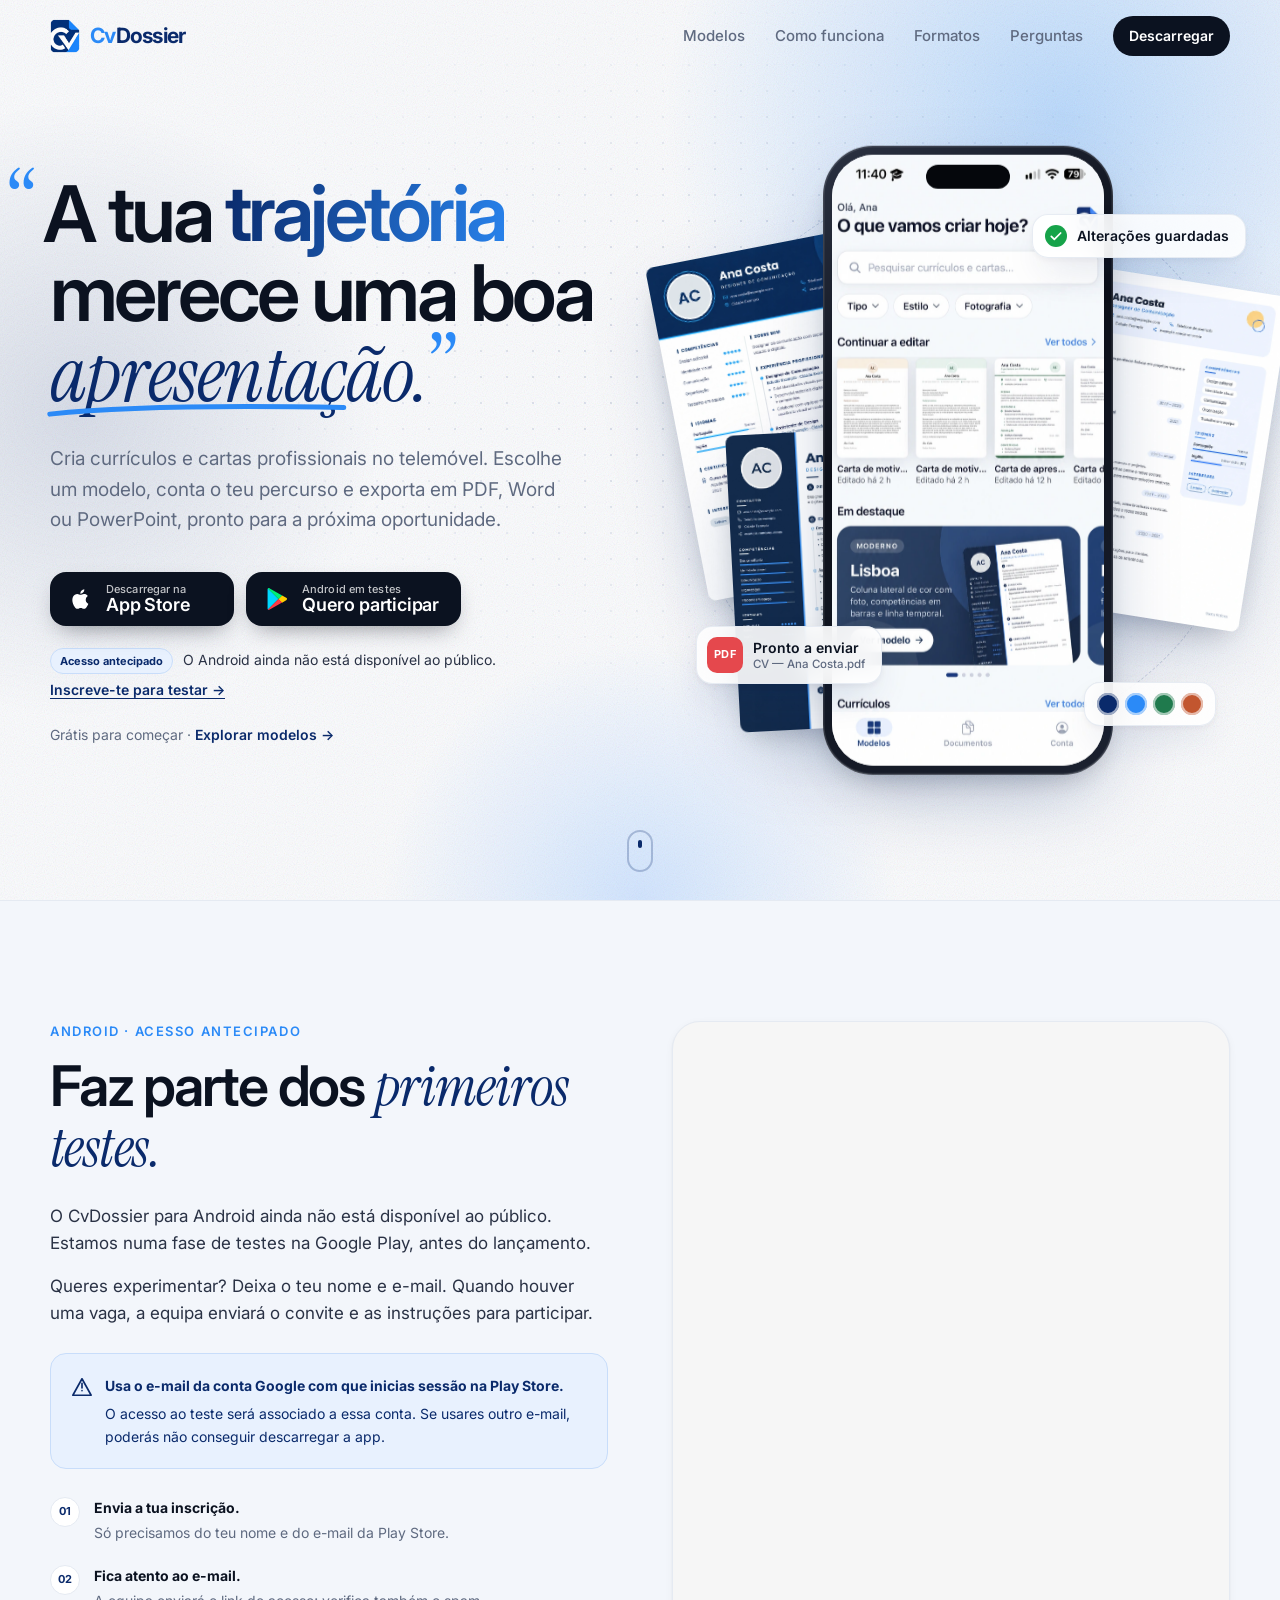
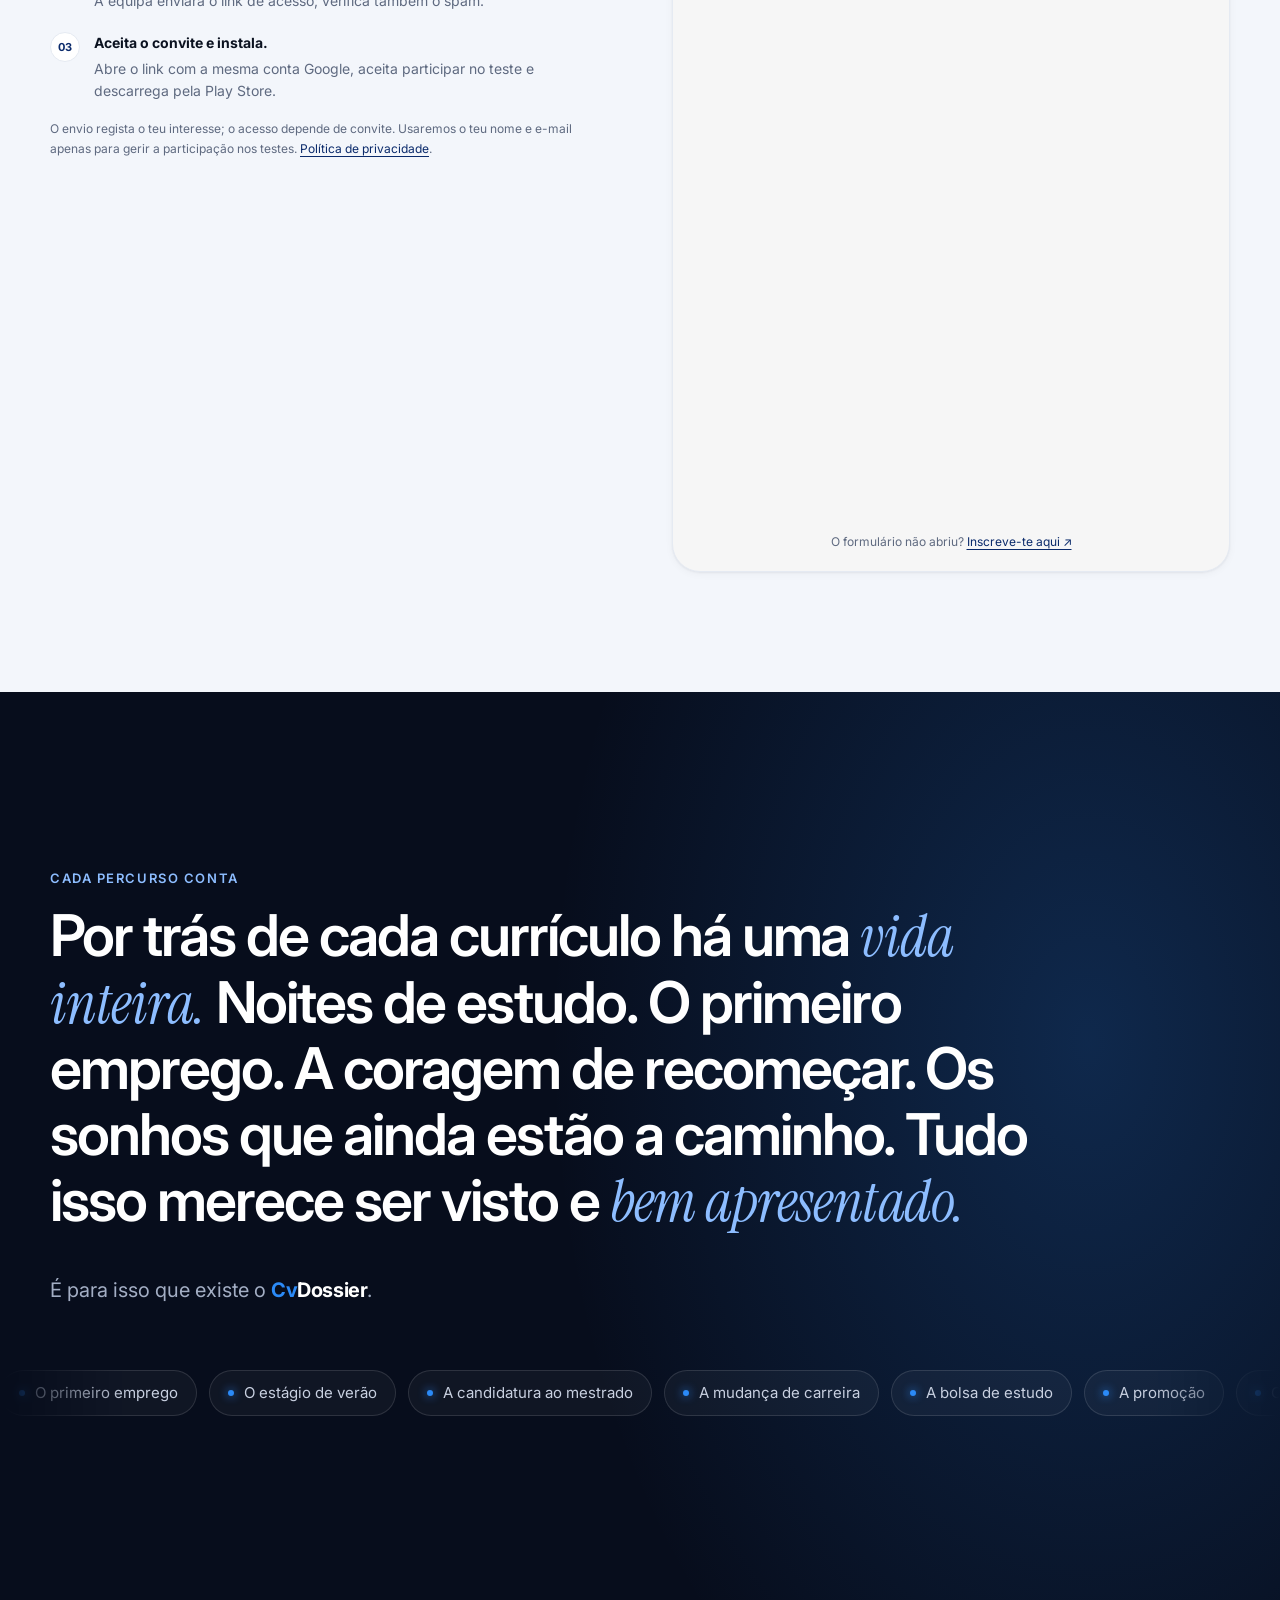
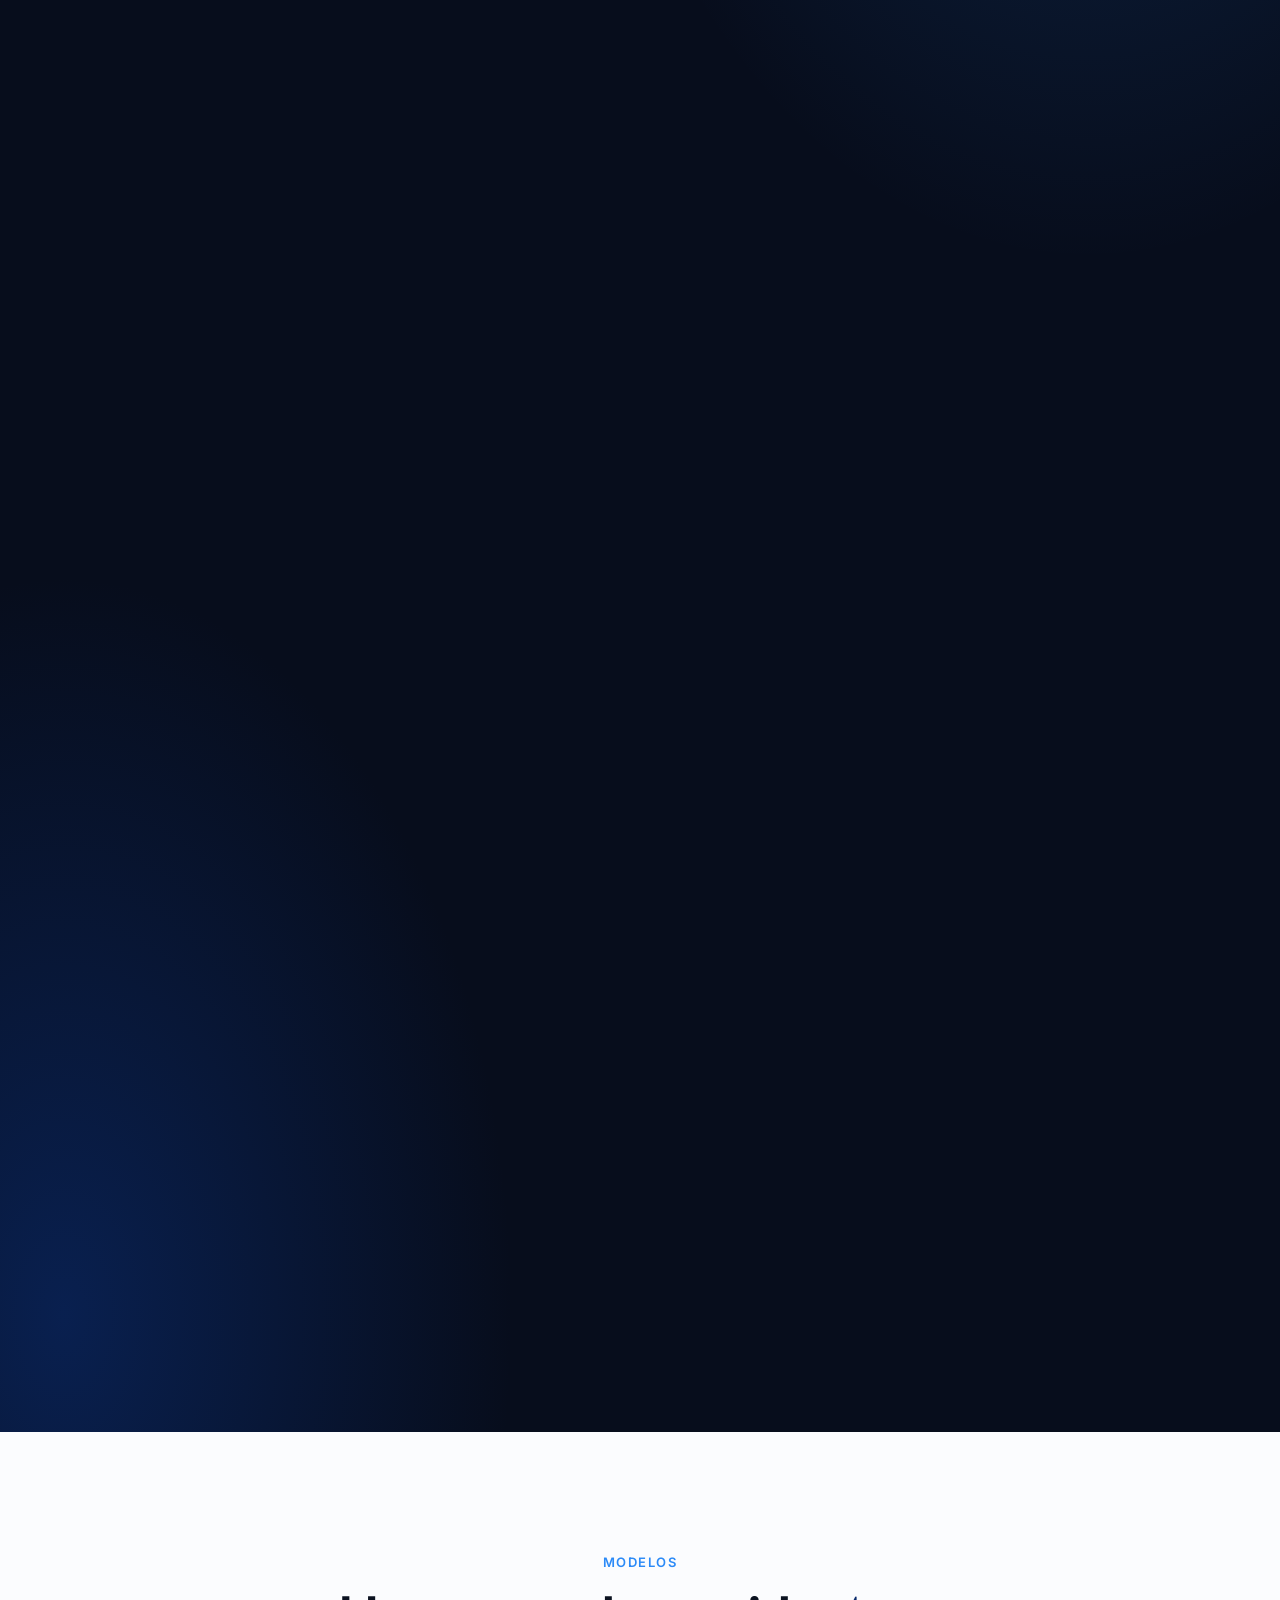
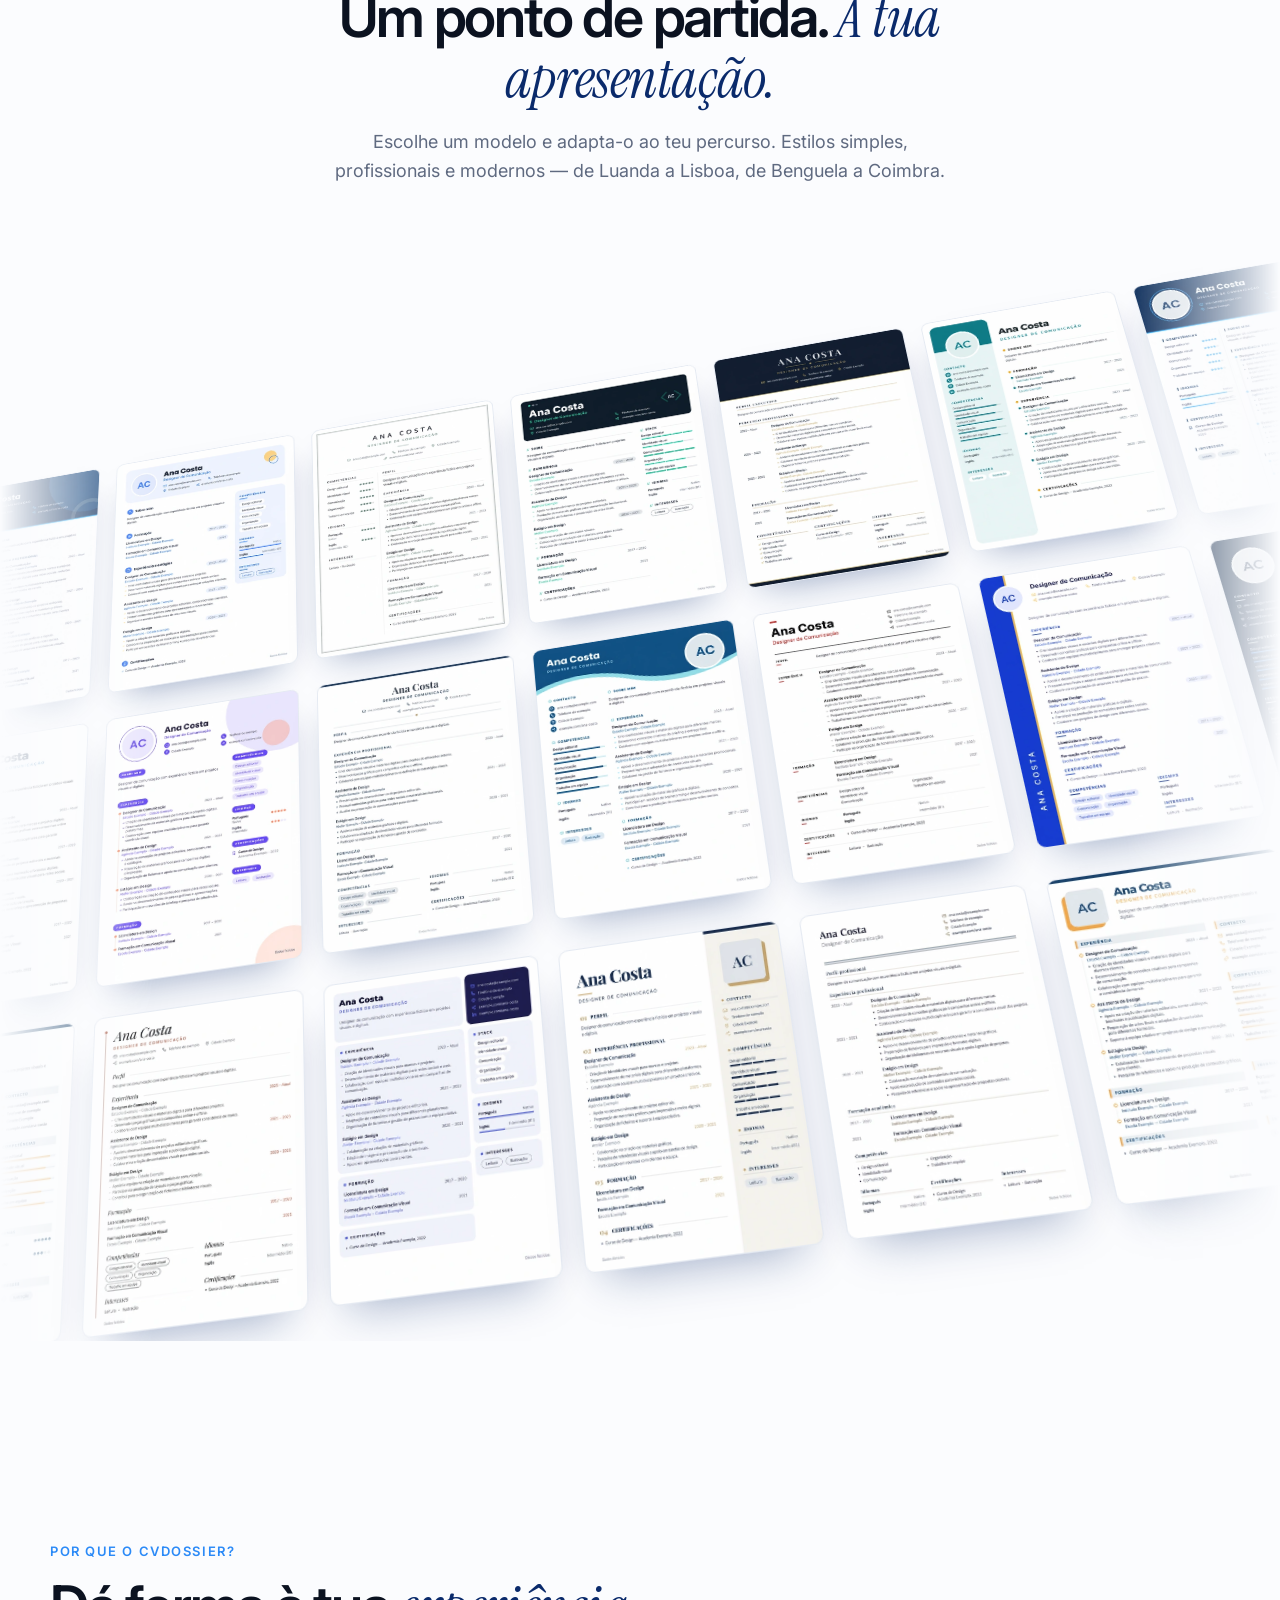
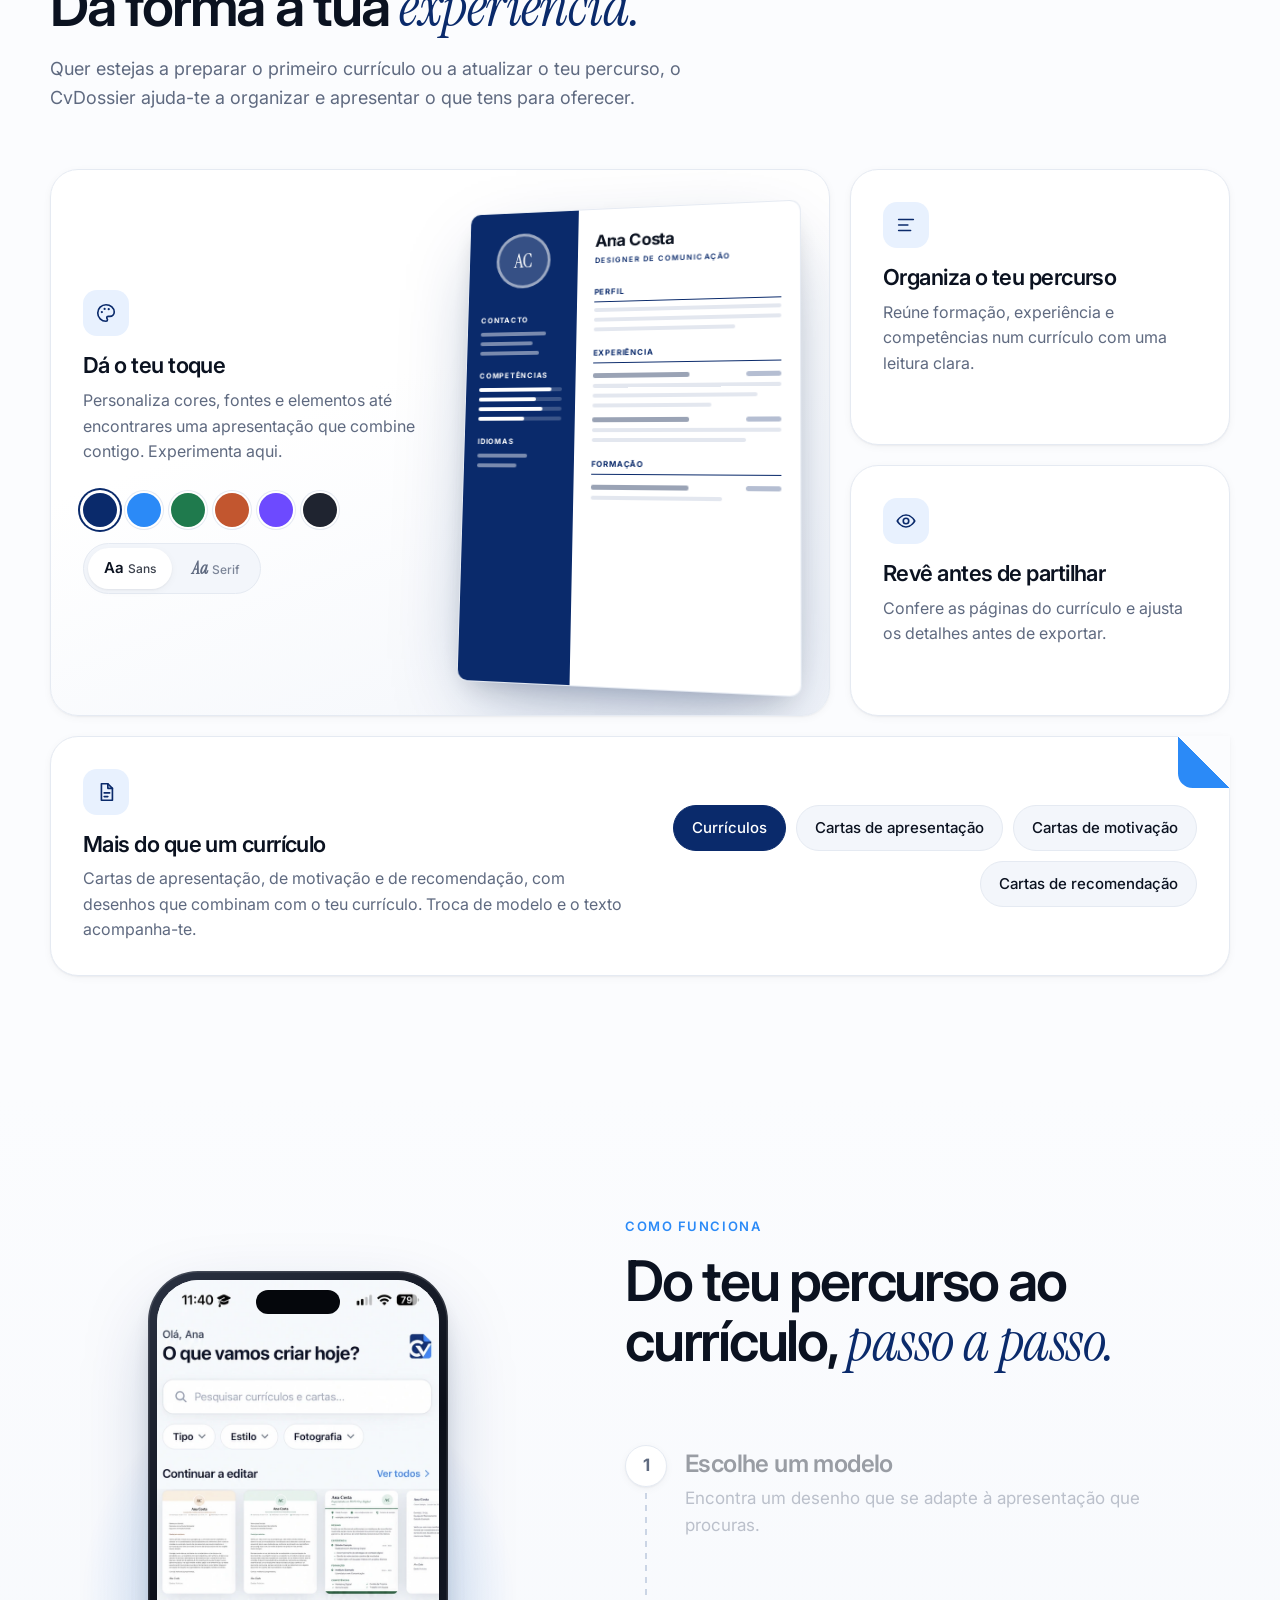
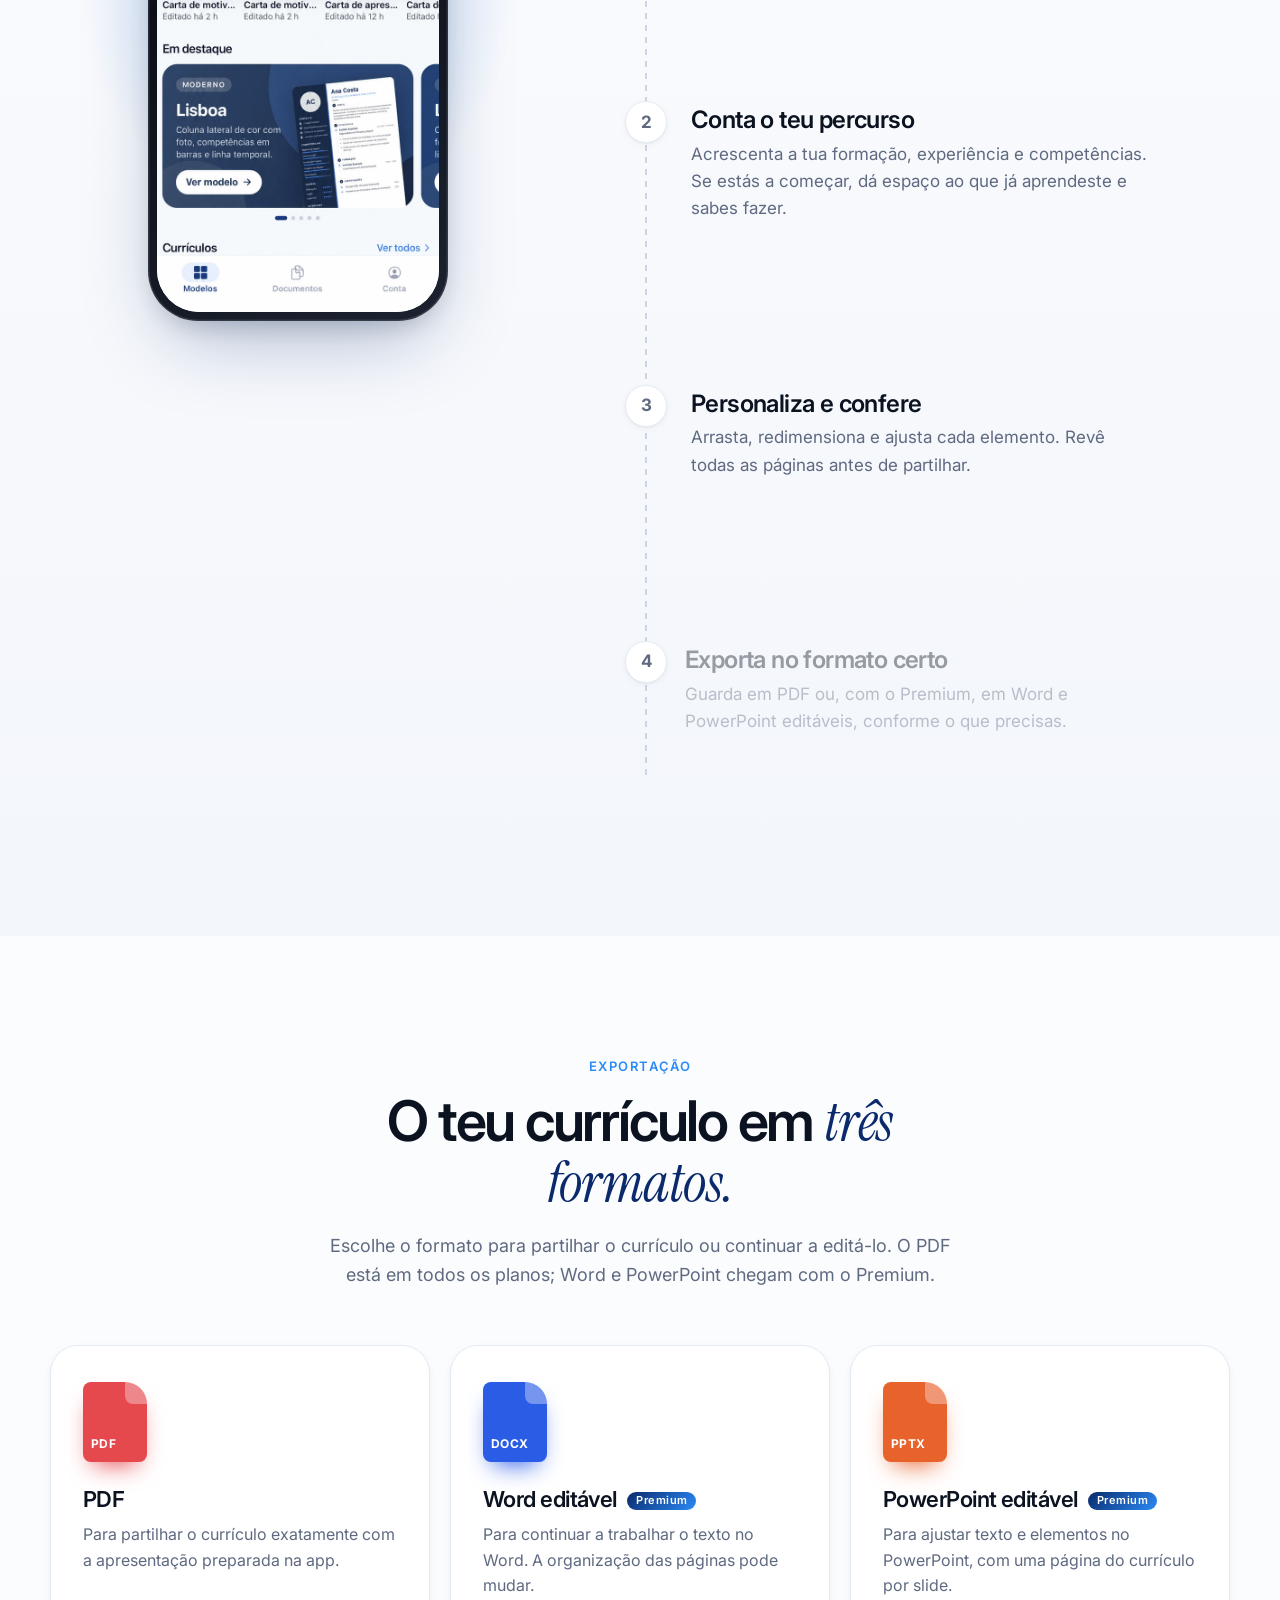
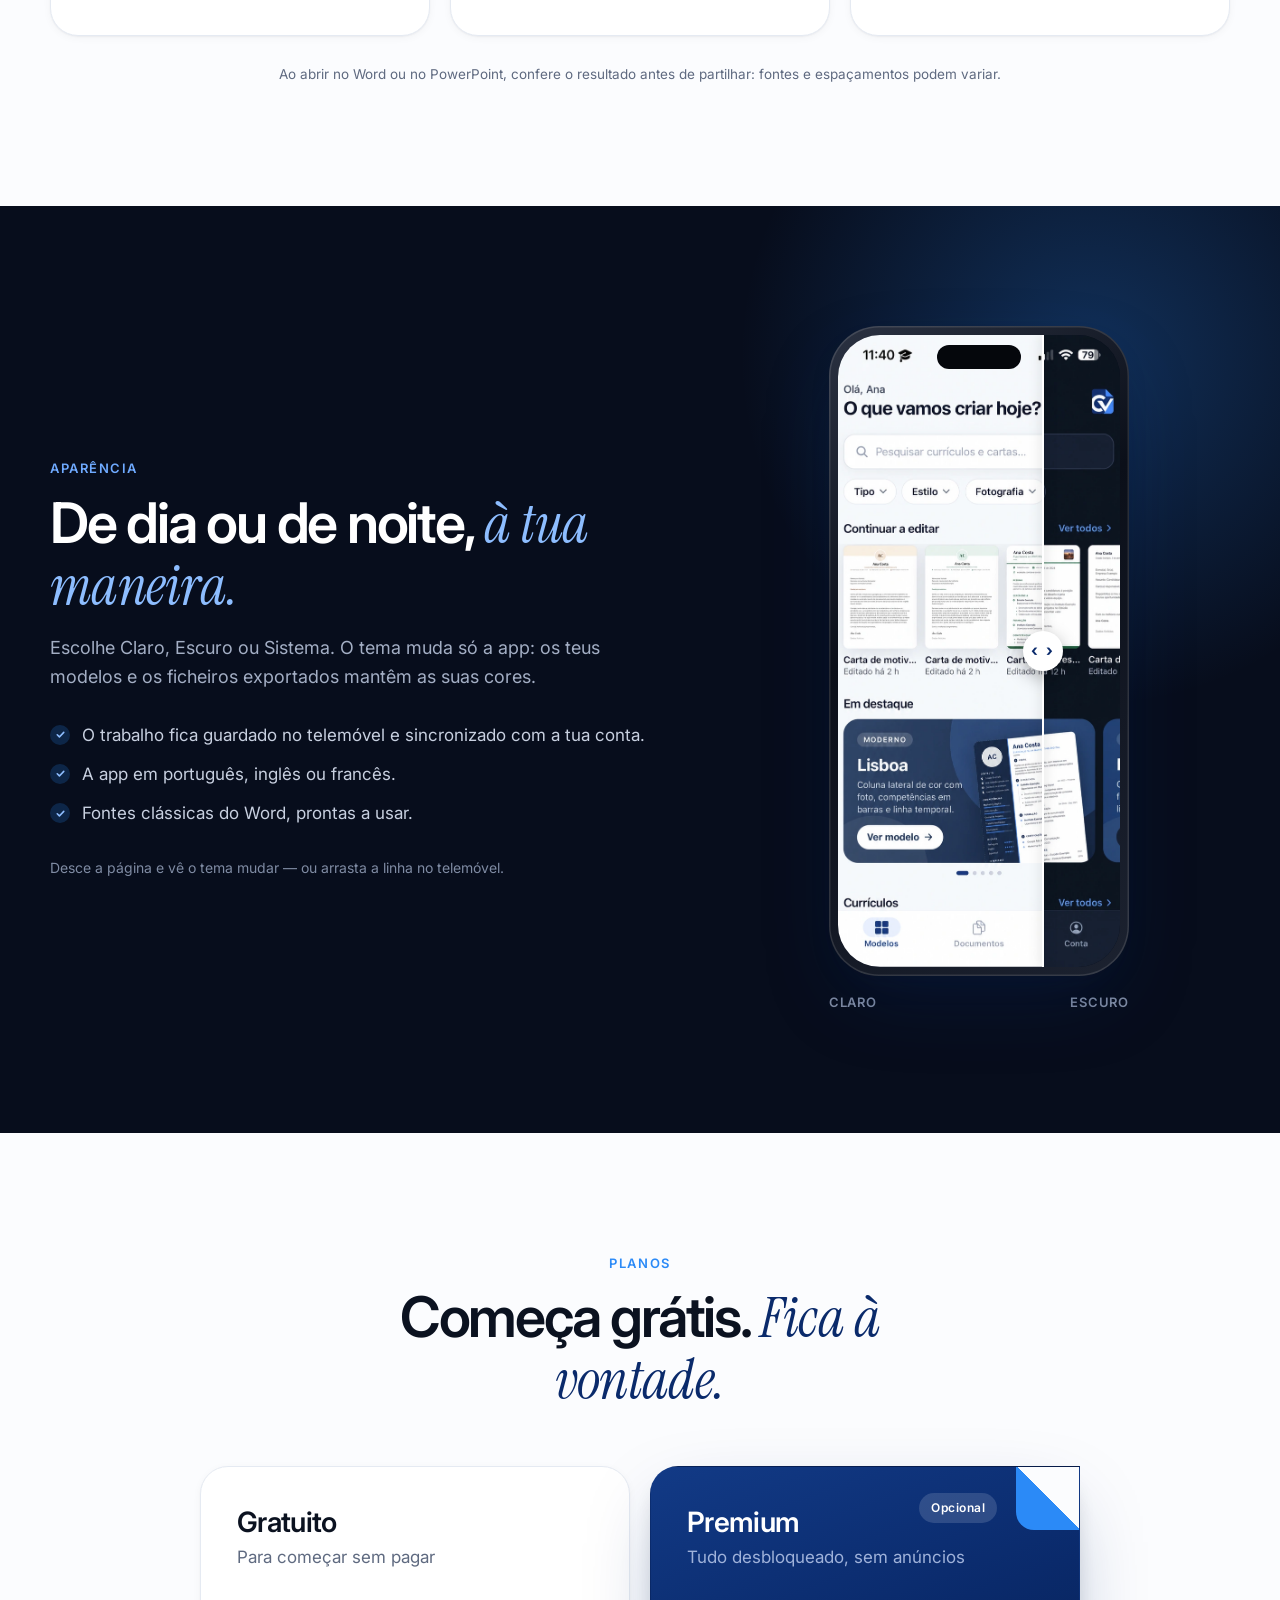
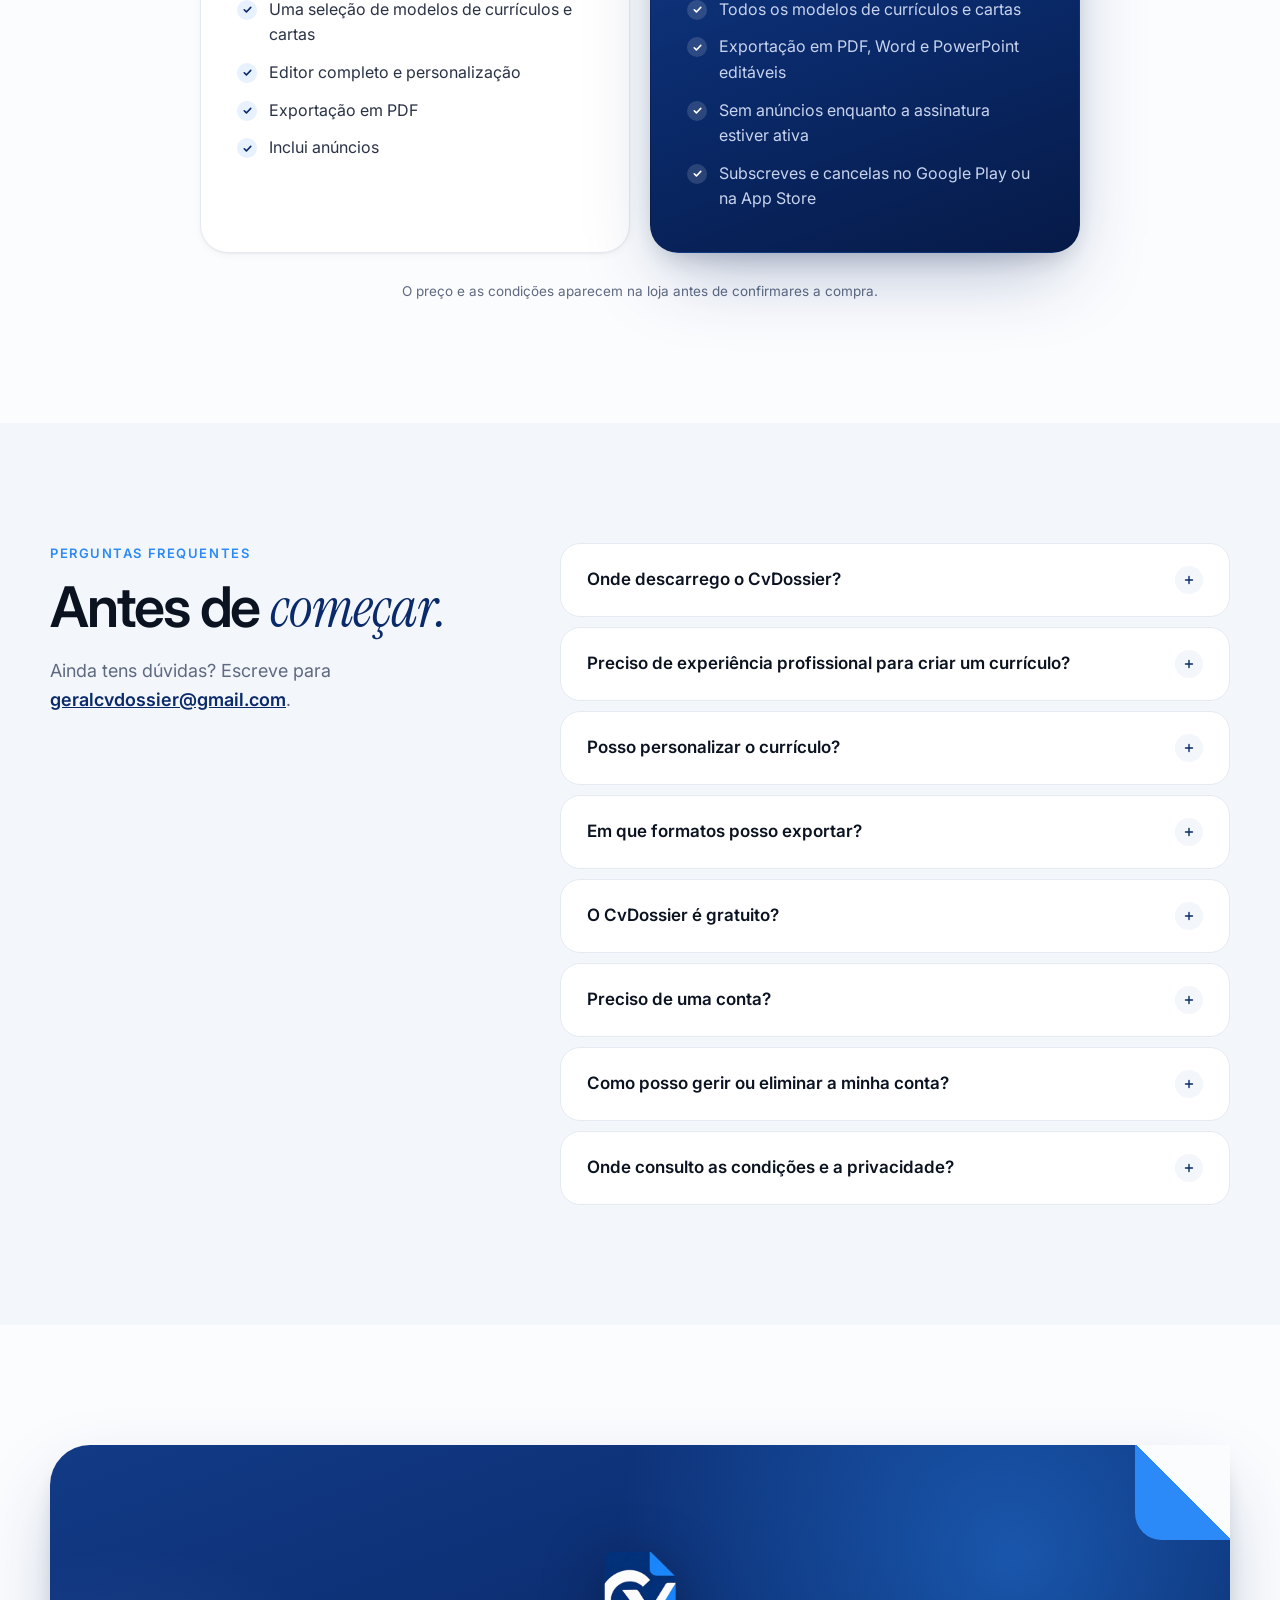
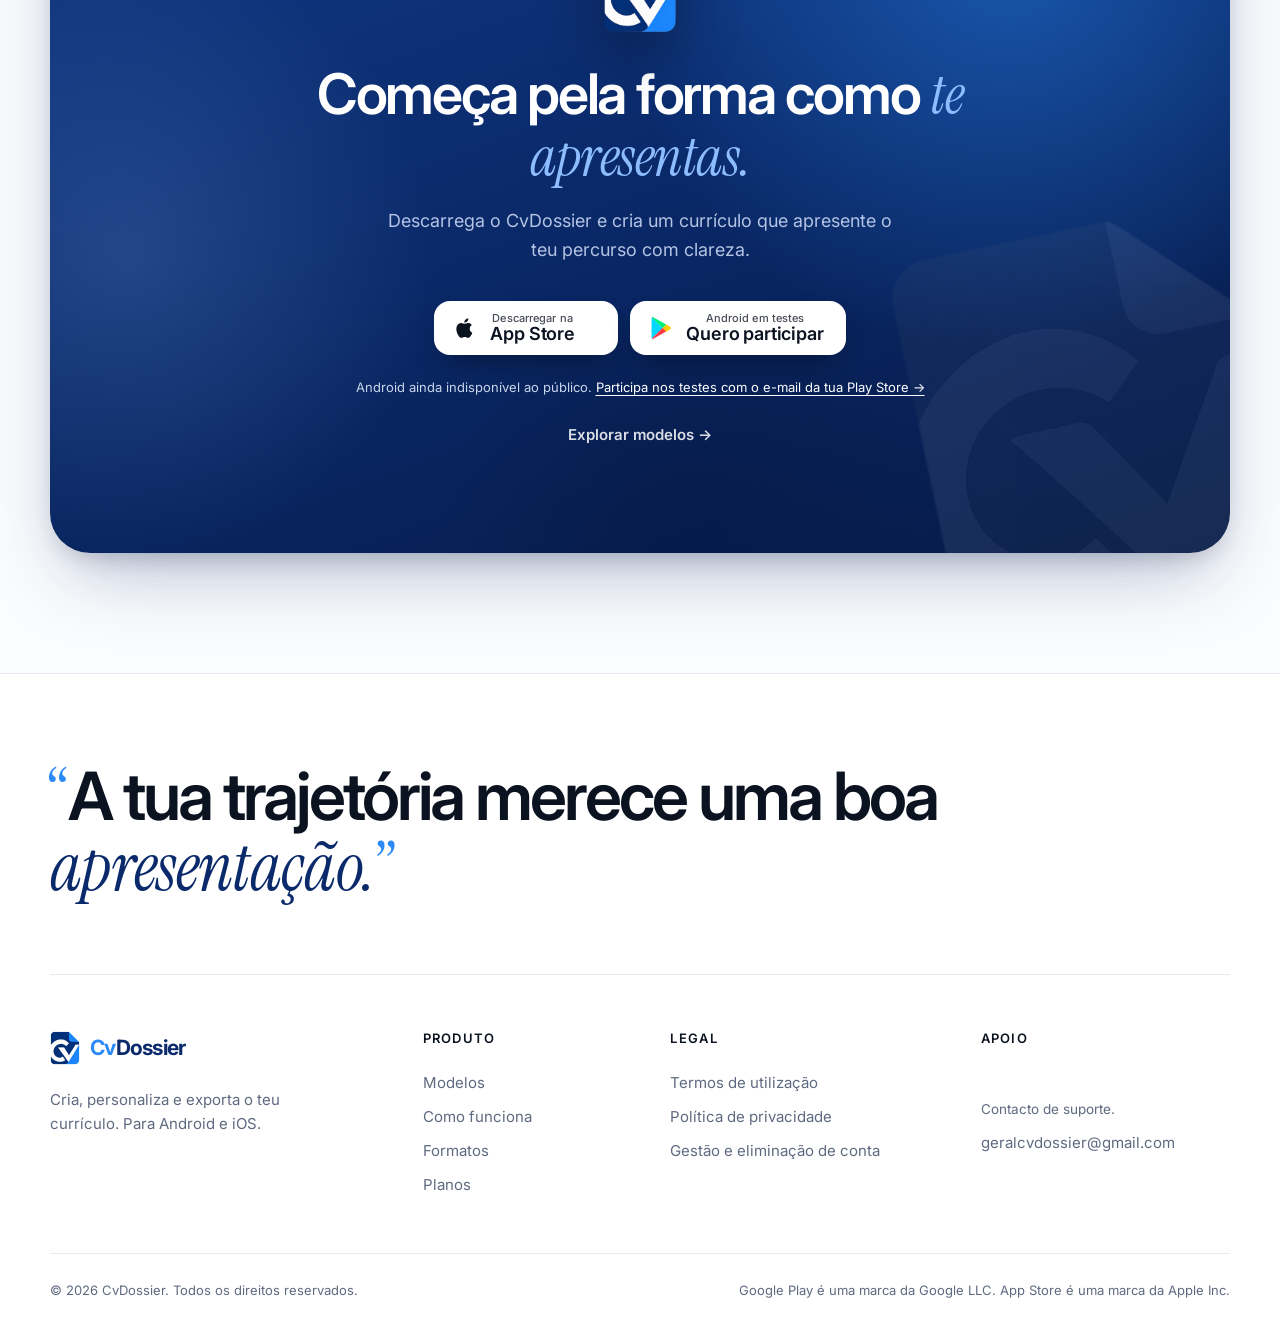
==== index.html @ 25ea2776 "Corrigir marca CvDossier e localização da empresa para Brasil Uniformiza o nome para CvDossier nos t" ====
<!doctype html>
<html lang="pt">
<head>
  <meta charset="utf-8">
  <meta name="viewport" content="width=device-width, initial-scale=1">
  <title>CvDossier</title>
  <meta name="description" content="Cria e personaliza currículos e cartas no telemóvel com o CvDossier. Escolhe um modelo, organiza o teu percurso e exporta em PDF, Word ou PowerPoint editáveis. Para Android e iOS.">
  <meta name="theme-color" content="#0A2A6B">
  <link rel="canonical" href="https://cvdossier.app/">
  <meta property="og:type" content="website">
  <meta property="og:title" content="CvDossier — A tua trajetória merece uma boa apresentação">
  <meta property="og:description" content="Currículos e cartas bonitos, feitos no telemóvel. Exporta em PDF, Word ou PowerPoint.">
  <meta property="og:url" content="https://cvdossier.app/">
  <meta property="og:image" content="https://cvdossier.app/assets/marca/logo-com-nome.png">
  <link rel="icon" type="image/png" href="assets/marca/favicon.png">
  <link rel="apple-touch-icon" href="assets/marca/apple-touch-icon.png">
  <link rel="preconnect" href="https://fonts.googleapis.com">
  <link rel="preconnect" href="https://fonts.gstatic.com" crossorigin>
  <link href="https://fonts.googleapis.com/css2?family=Inter:wght@400;500;600;700&family=Instrument+Serif:ital@0;1&display=swap" rel="stylesheet">
  <link rel="stylesheet" href="styles.css">
  <script>document.documentElement.classList.add('js')</script>
</head>
<body>
  <a class="skip" href="#conteudo">Saltar para o conteúdo</a>

  <!-- Cabeçalho -->
  <header class="site-header" id="inicio">
    <div class="container header-inner">
      <a class="brand" href="#inicio" aria-label="CvDossier — início">
        <img src="assets/marca/simbolo.png" alt="" width="30" height="34">
        <span class="wordmark"><span class="wm-cv">Cv</span>Dossier</span>
      </a>
      <nav class="nav" id="nav" aria-label="Principal">
        <a href="#modelos">Modelos</a>
        <a href="#como-funciona">Como funciona</a>
        <a href="#formatos">Formatos</a>
        <a href="#perguntas">Perguntas</a>
        <a class="btn btn-sm btn-dark nav-cta magnetic" href="#descarregar">Descarregar</a>
      </nav>
      <button class="nav-toggle" aria-controls="nav" aria-expanded="false" aria-label="Abrir menu">
        <span></span><span></span>
      </button>
    </div>
  </header>

  <main id="conteudo">

    <!-- Apresentação -->
    <section class="hero">
      <div class="aurora" aria-hidden="true"><i></i><i></i><i></i></div>
      <div class="hero-grain" aria-hidden="true"></div>
      <div class="container hero-grid">
        <div class="hero-copy">
          <h1 class="slogan" aria-label="«A tua trajetória merece uma boa apresentação.»">
            <span class="w q" style="--i:0" aria-hidden="true">“</span><span class="w" style="--i:1" aria-hidden="true">A</span>
            <span class="w" style="--i:2" aria-hidden="true">tua</span>
            <span class="w grad" style="--i:3" aria-hidden="true">trajetória</span>
            <span class="w" style="--i:4" aria-hidden="true">merece</span>
            <span class="w" style="--i:5" aria-hidden="true">uma</span>
            <span class="w" style="--i:6" aria-hidden="true">boa</span>
            <span class="nw"><span class="w hl" style="--i:7" aria-hidden="true"><em>apresentação.</em><svg class="underline" viewBox="0 0 300 20" preserveAspectRatio="none"><path d="M3 14C60 6 140 3 297 9" pathLength="1" vector-effect="non-scaling-stroke"/></svg></span><span class="w q" style="--i:8" aria-hidden="true">”</span></span>
          </h1>
          <p class="lead reveal">Cria currículos e cartas profissionais no telemóvel. Escolhe um modelo, conta o teu percurso e exporta em PDF, Word ou PowerPoint, pronto para a próxima oportunidade.</p>
          <div class="stores reveal" id="descarregar">
            <a class="store magnetic" data-store="ios" href="#descarregar" aria-label="Descarregar na App Store">
              <svg viewBox="0 0 24 24" aria-hidden="true"><path fill="currentColor" d="M16.37 12.6c-.02-2.3 1.88-3.4 1.96-3.46-1.07-1.56-2.73-1.78-3.32-1.8-1.41-.14-2.76.83-3.47.83-.72 0-1.82-.81-3-.79-1.54.02-2.96.9-3.76 2.28-1.6 2.78-.41 6.9 1.15 9.15.76 1.1 1.67 2.34 2.86 2.3 1.15-.05 1.58-.74 2.97-.74 1.38 0 1.77.74 2.98.72 1.23-.02 2.01-1.12 2.76-2.23.87-1.28 1.23-2.52 1.25-2.58-.03-.01-2.4-.92-2.38-3.68ZM14.1 5.86c.63-.77 1.06-1.83.94-2.89-.91.04-2.01.61-2.67 1.37-.58.67-1.1 1.76-.96 2.8 1.02.08 2.06-.52 2.69-1.28Z"/></svg>
              <span><small>Descarregar na</small>App Store</span>
            </a>
            <a class="store magnetic" data-store="android" href="#testar-android" aria-label="Android em testes — inscrever-me para participar">
              <svg viewBox="0 0 24 24" aria-hidden="true"><path fill="#00D7FE" d="M3.6 2.3c-.2.2-.3.6-.3 1v17.4c0 .4.1.8.3 1l.1.1 9.7-9.7v-.2L3.7 2.2l-.1.1Z"/><path fill="#FFCE00" d="m16.6 15.4-3.2-3.2v-.2l3.2-3.3h.1l3.8 2.2c1.1.6 1.1 1.6 0 2.3l-3.8 2.2h-.1Z"/><path fill="#FF3A44" d="m16.7 15.3-3.3-3.3-9.8 9.8c.4.4 1 .4 1.7 0l11.4-6.5"/><path fill="#00F076" d="M16.7 8.7 5.3 2.2c-.7-.4-1.3-.3-1.7.1l9.8 9.7 3.3-3.3Z"/></svg>
              <span><small>Android em testes</small>Quero participar</span>
            </a>
          </div>
          <p class="android-notice reveal"><span class="test-badge">Acesso antecipado</span> O Android ainda não está disponível ao público. <a href="#testar-android">Inscreve-te para testar →</a></p>
          <p class="hero-note reveal">Grátis para começar · <a href="#modelos">Explorar modelos →</a></p>
        </div>

        <div class="hero-visual" aria-hidden="true">
          <div class="orbit"><span></span></div>
          <div class="layer" data-depth="14"><img class="paper paper-a" src="assets/modelos/luanda-hd.webp" alt="" width="794" height="1123"></div>
          <div class="layer" data-depth="22"><img class="paper paper-b" src="assets/modelos/estreia-hd.webp" alt="" width="794" height="1123"></div>
          <div class="layer" data-depth="30"><img class="paper paper-c" src="assets/modelos/lisboa-hd.webp" alt="" width="794" height="1123"></div>
          <div class="layer" data-depth="8">
            <div class="phone hero-phone">
              <div class="phone-screen"><img src="assets/app/inicio-claro.webp" alt="" width="645" height="1398"></div>
              <span class="island"></span>
            </div>
          </div>
          <div class="layer" data-depth="44"><div class="chip chip-pdf"><i class="fi fi-pdf">PDF</i><span>Pronto a enviar<small>CV — Ana Costa.pdf</small></span></div></div>
          <div class="layer" data-depth="36"><div class="chip chip-sync"><svg viewBox="0 0 24 24"><path d="M5 12.5l4.5 4.5L19 7.5" fill="none" stroke="currentColor" stroke-width="2.6" stroke-linecap="round" stroke-linejoin="round"/></svg>Alterações guardadas</div></div>
          <div class="layer" data-depth="28"><div class="chip chip-palette"><span style="background:#0A2A6B"></span><span style="background:#2B8AF7"></span><span style="background:#1F7A4D"></span><span style="background:#C2562F"></span></div></div>
        </div>
      </div>
      <a class="scroll-cue" href="#historia" aria-label="Continuar"><span></span></a>
    </section>

    <!-- Inscrições Android: Google Forms ligado ao Google Sheets -->
    <section class="section android-testing" id="testar-android" aria-labelledby="android-testing-title">
      <div class="container android-testing-grid">
        <div class="android-testing-copy">
          <p class="kicker">Android · acesso antecipado</p>
          <h2 id="android-testing-title">Faz parte dos <em>primeiros testes.</em></h2>
          <p>O CvDossier para Android ainda não está disponível ao público. Estamos numa fase de testes na Google Play, antes do lançamento.</p>
          <p>Queres experimentar? Deixa o teu nome e e-mail. Quando houver uma vaga, a equipa enviará o convite e as instruções para participar.</p>
          <div class="play-account-note">
            <svg viewBox="0 0 24 24" aria-hidden="true"><path d="M12 8v5m0 3h.01M12 3 2 21h20L12 3Z" fill="none" stroke="currentColor" stroke-width="1.8" stroke-linecap="round" stroke-linejoin="round"/></svg>
            <p><strong>Usa o e-mail da conta Google com que inicias sessão na Play Store.</strong> O acesso ao teste será associado a essa conta. Se usares outro e-mail, poderás não conseguir descarregar a app.</p>
          </div>
          <ol class="android-testing-steps">
            <li><strong>Envia a tua inscrição.</strong><span>Só precisamos do teu nome e do e-mail da Play Store.</span></li>
            <li><strong>Fica atento ao e-mail.</strong><span>A equipa enviará o link de acesso; verifica também o spam.</span></li>
            <li><strong>Aceita o convite e instala.</strong><span>Abre o link com a mesma conta Google, aceita participar no teste e descarrega pela Play Store.</span></li>
          </ol>
          <p class="android-testing-privacy">O envio regista o teu interesse; o acesso depende de convite. Usaremos o teu nome e e-mail apenas para gerir a participação nos testes. <a href="privacidade.html">Política de privacidade</a>.</p>
        </div>
        <div class="android-form-card">
          <!-- A vista completa preserva o fundo e o cabeçalho escolhidos no Google Forms. -->
          <iframe class="android-form" title="Inscrição nos testes Android do CvDossier — nome e e-mail da Play Store" src="https://docs.google.com/forms/d/e/1FAIpQLScVKU3GH_kend_rV_K-snRsKTLcMtu2EwlP2qxKGu0aVUrLfQ/viewform?hl=pt-BR" width="640" height="1100" loading="lazy" referrerpolicy="strict-origin-when-cross-origin"></iframe>
          <p class="android-form-fallback">O formulário não abriu? <a href="https://docs.google.com/forms/d/e/1FAIpQLScVKU3GH_kend_rV_K-snRsKTLcMtu2EwlP2qxKGu0aVUrLfQ/viewform?hl=pt-BR" target="_blank" rel="noopener noreferrer">Inscreve-te aqui ↗</a></p>
        </div>
      </div>
    </section>

    <!-- História -->
    <section class="story" id="historia" data-dark>
      <div class="story-pin">
        <div class="container story-inner">
          <p class="kicker kicker-light">Cada percurso conta</p>
          <p class="story-text" data-scrub>Por trás de cada currículo há uma <em>vida inteira.</em> Noites de estudo. O primeiro emprego. A coragem de recomeçar. Os sonhos que ainda estão a caminho. Tudo isso merece ser visto e <em>bem apresentado.</em></p>
          <p class="story-sign">É para isso que existe o <strong><span class="wm-cv">Cv</span>Dossier</strong>.</p>
        </div>
        <div class="moments marquee" aria-hidden="true">
          <ul class="marquee-track">
            <li>O primeiro emprego</li><li>O estágio de verão</li><li>A candidatura ao mestrado</li><li>A mudança de carreira</li><li>A bolsa de estudo</li><li>A promoção</li><li>O recomeço</li><li>O sonho de trabalhar fora</li>
          </ul>
        </div>
      </div>
    </section>

    <!-- Modelos -->
    <section class="section models" id="modelos">
      <div class="container">
        <div class="section-head center">
          <p class="kicker reveal">Modelos</p>
          <h2 class="reveal">Um ponto de partida. <em>A tua apresentação.</em></h2>
          <p class="sub reveal">Escolhe um modelo e adapta-o ao teu percurso. Estilos simples, profissionais e modernos — de Luanda a Lisboa, de Benguela a Coimbra.</p>
        </div>
      </div>
      <div class="wall">
        <div class="wall-inner">
          <div class="marquee" data-direction="left">
            <ul class="marquee-track">
              <li><figure><img src="assets/modelos/luanda.webp" alt="Modelo Luanda" loading="lazy" width="400" height="566"><figcaption>Luanda</figcaption></figure></li>
              <li><figure><img src="assets/modelos/estreia.webp" alt="Modelo Estreia" loading="lazy" width="400" height="566"><figcaption>Estreia</figcaption></figure></li>
              <li><figure><img src="assets/modelos/sintra.webp" alt="Modelo Sintra" loading="lazy" width="400" height="566"><figcaption>Sintra</figcaption></figure></li>
              <li><figure><img src="assets/modelos/codigo.webp" alt="Modelo Código" loading="lazy" width="400" height="566"><figcaption>Código</figcaption></figure></li>
              <li><figure><img src="assets/modelos/capital.webp" alt="Modelo Capital" loading="lazy" width="400" height="566"><figcaption>Capital</figcaption></figure></li>
              <li><figure><img src="assets/modelos/campus.webp" alt="Modelo Campus" loading="lazy" width="400" height="566"><figcaption>Campus</figcaption></figure></li>
            </ul>
          </div>
          <div class="marquee" data-direction="right">
            <ul class="marquee-track">
              <li><figure><img src="assets/modelos/lisboa.webp" alt="Modelo Lisboa" loading="lazy" width="400" height="566"><figcaption>Lisboa</figcaption></figure></li>
              <li><figure><img src="assets/modelos/aurora.webp" alt="Modelo Aurora" loading="lazy" width="400" height="566"><figcaption>Aurora</figcaption></figure></li>
              <li><figure><img src="assets/modelos/essencial.webp" alt="Modelo Essencial" loading="lazy" width="400" height="566"><figcaption>Essencial</figcaption></figure></li>
              <li><figure><img src="assets/modelos/benguela.webp" alt="Modelo Benguela" loading="lazy" width="400" height="566"><figcaption>Benguela</figcaption></figure></li>
              <li><figure><img src="assets/modelos/porto.webp" alt="Modelo Porto" loading="lazy" width="400" height="566"><figcaption>Porto</figcaption></figure></li>
              <li><figure><img src="assets/modelos/mindelo.webp" alt="Modelo Mindelo" loading="lazy" width="400" height="566"><figcaption>Mindelo</figcaption></figure></li>
            </ul>
          </div>
          <div class="marquee" data-direction="left">
            <ul class="marquee-track">
              <li><figure><img src="assets/modelos/faro.webp" alt="Modelo Faro" loading="lazy" width="400" height="566"><figcaption>Faro</figcaption></figure></li>
              <li><figure><img src="assets/modelos/nova.webp" alt="Modelo Nova" loading="lazy" width="400" height="566"><figcaption>Nova</figcaption></figure></li>
              <li><figure><img src="assets/modelos/pixel.webp" alt="Modelo Pixel" loading="lazy" width="400" height="566"><figcaption>Pixel</figcaption></figure></li>
              <li><figure><img src="assets/modelos/atlantico.webp" alt="Modelo Atlântico" loading="lazy" width="400" height="566"><figcaption>Atlântico</figcaption></figure></li>
              <li><figure><img src="assets/modelos/coimbra.webp" alt="Modelo Coimbra" loading="lazy" width="400" height="566"><figcaption>Coimbra</figcaption></figure></li>
            </ul>
          </div>
        </div>
      </div>
      
    </section>

    <!-- Benefícios -->
    <section class="section" id="beneficios">
      <div class="container">
        <div class="section-head">
          <p class="kicker reveal">Por que o CvDossier?</p>
          <h2 class="reveal">Dá forma à tua <em>experiência.</em></h2>
          <p class="sub reveal">Quer estejas a preparar o primeiro currículo ou a atualizar o teu percurso, o CvDossier ajuda-te a organizar e apresentar o que tens para oferecer.</p>
        </div>

        <div class="bento">
          <article class="card card-studio spot reveal">
            <div class="card-text">
              <span class="icon"><svg viewBox="0 0 24 24"><path d="M12 3a9 9 0 1 0 0 18c1 0 1.6-.8 1.6-1.6 0-.5-.2-.8-.4-1.1-.3-.3-.4-.6-.4-1 0-.9.7-1.6 1.6-1.6h1.9A4.8 4.8 0 0 0 21 11c0-4.4-4-8-9-8Z"/><circle cx="7.5" cy="11" r="1.2"/><circle cx="10.5" cy="7.5" r="1.2"/><circle cx="15" cy="7.8" r="1.2"/></svg></span>
              <h3>Dá o teu toque</h3>
              <p>Personaliza cores, fontes e elementos até encontrares uma apresentação que combine contigo. Experimenta aqui.</p>
              <div class="studio-controls">
                <div class="swatches" role="radiogroup" aria-label="Cor de destaque">
                  <button role="radio" aria-checked="true" aria-label="Azul-marinho" style="--c:#0A2A6B" data-color="#0A2A6B"></button>
                  <button role="radio" aria-checked="false" aria-label="Azul" style="--c:#2B8AF7" data-color="#2B8AF7"></button>
                  <button role="radio" aria-checked="false" aria-label="Verde" style="--c:#1F7A4D" data-color="#1F7A4D"></button>
                  <button role="radio" aria-checked="false" aria-label="Terracota" style="--c:#C2562F" data-color="#C2562F"></button>
                  <button role="radio" aria-checked="false" aria-label="Violeta" style="--c:#6D4AFF" data-color="#6D4AFF"></button>
                  <button role="radio" aria-checked="false" aria-label="Grafite" style="--c:#1F2430" data-color="#1F2430"></button>
                </div>
                <div class="seg" role="radiogroup" aria-label="Fonte do nome">
                  <button role="radio" aria-checked="true" data-font="sans">Aa <small>Sans</small></button>
                  <button role="radio" aria-checked="false" data-font="serif"><span class="serif">Aa</span> <small>Serif</small></button>
                </div>
              </div>
            </div>
            <div class="mini-cv-wrap" aria-hidden="true">
              <div class="mini-cv" id="miniCv">
                <aside class="mc-side">
                  <span class="mc-avatar">AC</span>
                  <span class="mc-h">Contacto</span>
                  <i style="width:80%"></i><i style="width:64%"></i><i style="width:72%"></i>
                  <span class="mc-h">Competências</span>
                  <b style="--w:88%"></b><b style="--w:70%"></b><b style="--w:78%"></b><b style="--w:56%"></b>
                  <span class="mc-h">Idiomas</span>
                  <i style="width:60%"></i><i style="width:48%"></i>
                </aside>
                <div class="mc-main">
                  <strong class="mc-name">Ana Costa</strong>
                  <span class="mc-role">Designer de Comunicação</span>
                  <span class="mc-t">Perfil</span>
                  <i></i><i></i><i style="width:76%"></i>
                  <span class="mc-t">Experiência</span>
                  <em class="mc-row"><u></u><s></s></em>
                  <i></i><i style="width:88%"></i><i style="width:64%"></i>
                  <em class="mc-row"><u></u><s></s></em>
                  <i></i><i style="width:82%"></i>
                  <span class="mc-t">Formação</span>
                  <em class="mc-row"><u></u><s></s></em>
                  <i style="width:70%"></i>
                </div>
              </div>
            </div>
          </article>

          <article class="card spot reveal">
            <span class="icon"><svg viewBox="0 0 24 24"><path d="M4 6h16M4 12h10M4 18h13"/></svg></span>
            <h3>Organiza o teu percurso</h3>
            <p>Reúne formação, experiência e competências num currículo com uma leitura clara.</p>
          </article>

          <article class="card spot reveal">
            <span class="icon"><svg viewBox="0 0 24 24"><path d="M2.5 12s3.5-6.5 9.5-6.5S21.5 12 21.5 12 18 18.5 12 18.5 2.5 12 2.5 12Z"/><circle cx="12" cy="12" r="3"/></svg></span>
            <h3>Revê antes de partilhar</h3>
            <p>Confere as páginas do currículo e ajusta os detalhes antes de exportar.</p>
          </article>

          <article class="card card-wide spot fold reveal">
            <div>
              <span class="icon"><svg viewBox="0 0 24 24"><path d="M7 3h7l5 5v13H7z"/><path d="M14 3v5h5"/><path d="M10 13h6M10 17h4"/></svg></span>
              <h3>Mais do que um currículo</h3>
              <p>Cartas de apresentação, de motivação e de recomendação, com desenhos que combinam com o teu currículo. Troca de modelo e o texto acompanha-te.</p>
            </div>
            <ul class="doc-pills">
              <li>Currículos</li>
              <li>Cartas de apresentação</li>
              <li>Cartas de motivação</li>
              <li>Cartas de recomendação</li>
            </ul>
          </article>
        </div>
      </div>
    </section>

    <!-- Como funciona -->
    <section class="section how" id="como-funciona">
      <div class="container how-grid">
        <div class="how-visual" aria-hidden="true">
          <div class="phone how-phone">
            <div class="phone-screen">
              <div class="screen is-on" data-screen="0"><img src="assets/app/inicio-claro.webp" alt="" loading="lazy" width="645" height="1398"></div>
              <div class="screen" data-screen="1"><img src="assets/app/documentos-claro.webp" alt="" loading="lazy" width="645" height="1398"></div>
              <div class="screen screen-editor" data-screen="2">
                <div class="ed-bar"><span>‹</span><b>Editar</b><span>•••</span></div>
                <div class="ed-page"><img src="assets/modelos/aurora-hd.webp" alt="" loading="lazy" width="794" height="1123"><span class="ed-sel"></span></div>
                <div class="ed-tools"><i></i><i></i><i></i><i></i><i></i></div>
              </div>
              <div class="screen screen-editor" data-screen="3">
                <div class="ed-bar"><span>‹</span><b>Editar</b><span>•••</span></div>
                <div class="ed-page"><img src="assets/modelos/aurora-hd.webp" alt="" loading="lazy" width="794" height="1123"></div>
                <div class="sheet">
                  <b>Exportar</b>
                  <div class="sheet-row"><i class="fi fi-pdf">PDF</i>PDF<span class="radio on"></span></div>
                  <div class="sheet-row"><i class="fi fi-doc">DOC</i>Word editável<small class="pro">Premium</small><span class="radio"></span></div>
                  <div class="sheet-row"><i class="fi fi-ppt">PPT</i>PowerPoint editável<small class="pro">Premium</small><span class="radio"></span></div>
                  <span class="sheet-btn">Exportar</span>
                </div>
              </div>
            </div>
            <span class="island"></span>
          </div>
        </div>
        <div>
          <div class="section-head">
            <p class="kicker reveal">Como funciona</p>
            <h2 class="reveal">Do teu percurso ao currículo, <em>passo a passo.</em></h2>
          </div>
          <ol class="steps" id="steps">
            <li class="step">
              <span class="step-n">1</span>
              <div><h3>Escolhe um modelo</h3><p>Encontra um desenho que se adapte à apresentação que procuras.</p></div>
            </li>
            <li class="step">
              <span class="step-n">2</span>
              <div><h3>Conta o teu percurso</h3><p>Acrescenta a tua formação, experiência e competências. Se estás a começar, dá espaço ao que já aprendeste e sabes fazer.</p></div>
            </li>
            <li class="step">
              <span class="step-n">3</span>
              <div><h3>Personaliza e confere</h3><p>Arrasta, redimensiona e ajusta cada elemento. Revê todas as páginas antes de partilhar.</p></div>
            </li>
            <li class="step">
              <span class="step-n">4</span>
              <div><h3>Exporta no formato certo</h3><p>Guarda em PDF ou, com o Premium, em Word e PowerPoint editáveis, conforme o que precisas.</p></div>
            </li>
          </ol>
        </div>
      </div>
    </section>

    <!-- Formatos -->
    <section class="section" id="formatos">
      <div class="container">
        <div class="section-head center">
          <p class="kicker reveal">Exportação</p>
          <h2 class="reveal">O teu currículo em <em>três formatos.</em></h2>
          <p class="sub reveal">Escolhe o formato para partilhar o currículo ou continuar a editá-lo. O PDF está em todos os planos; Word e PowerPoint chegam com o Premium.</p>
        </div>
        <div class="formats">
          <article class="format spot reveal">
            <span class="file file-pdf"><span>PDF</span></span>
            <h3>PDF</h3>
            <p>Para partilhar o currículo exatamente com a apresentação preparada na app.</p>
          </article>
          <article class="format spot reveal">
            <span class="file file-doc"><span>DOCX</span></span>
            <h3>Word editável <span class="tag-premium">Premium</span></h3>
            <p>Para continuar a trabalhar o texto no Word. A organização das páginas pode mudar.</p>
          </article>
          <article class="format spot reveal">
            <span class="file file-ppt"><span>PPTX</span></span>
            <h3>PowerPoint editável <span class="tag-premium">Premium</span></h3>
            <p>Para ajustar texto e elementos no PowerPoint, com uma página do currículo por slide.</p>
          </article>
        </div>
        <p class="fine center reveal">Ao abrir no Word ou no PowerPoint, confere o resultado antes de partilhar: fontes e espaçamentos podem variar.</p>
      </div>
    </section>

    <!-- Claro / escuro -->
    <section class="section dark-band" id="aparencia" data-dark>
      <div class="container theme-grid">
        <div>
          <p class="kicker reveal">Aparência</p>
          <h2 class="reveal">De dia ou de noite, <em>à tua maneira.</em></h2>
          <p class="sub reveal">Escolhe Claro, Escuro ou Sistema. O tema muda só a app: os teus modelos e os ficheiros exportados mantêm as suas cores.</p>
          <ul class="ticks reveal">
            <li>O trabalho fica guardado no telemóvel e sincronizado com a tua conta.</li>
            <li>A app em português, inglês ou francês.</li>
            <li>Fontes clássicas do Word, prontas a usar.</li>
          </ul>
          <p class="hint reveal">Desce a página e vê o tema mudar — ou arrasta a linha no telemóvel.</p>
        </div>
        <div class="compare-wrap reveal">
          <div class="phone compare" id="compare" style="--pos:50%">
            <div class="phone-screen">
              <img src="assets/app/inicio-escuro.webp" alt="Ecrã inicial do CvDossier no tema escuro" loading="lazy" width="645" height="1398">
              <img class="compare-top" src="assets/app/inicio-claro.webp" alt="Ecrã inicial do CvDossier no tema claro" loading="lazy" width="645" height="1398">
              <span class="compare-handle" aria-hidden="true"><span></span></span>
            </div>
            <span class="island"></span>
            <input type="range" min="0" max="100" value="50" aria-label="Comparar tema claro e escuro">
          </div>
          <div class="compare-labels" aria-hidden="true"><span>Claro</span><span>Escuro</span></div>
        </div>
      </div>
    </section>

    <!-- Planos -->
    <section class="section" id="planos">
      <div class="container">
        <div class="section-head center">
          <p class="kicker reveal">Planos</p>
          <h2 class="reveal">Começa grátis. <em>Fica à vontade.</em></h2>
        </div>
        <div class="plans">
          <article class="plan spot reveal">
            <h3>Gratuito</h3>
            <p class="plan-tag">Para começar sem pagar</p>
            <ul class="ticks">
              <li>Uma seleção de modelos de currículos e cartas</li>
              <li>Editor completo e personalização</li>
              <li>Exportação em PDF</li>
              <li>Inclui anúncios</li>
            </ul>
          </article>
          <article class="plan plan-premium fold reveal">
            <span class="badge">Opcional</span>
            <h3>Premium</h3>
            <p class="plan-tag">Tudo desbloqueado, sem anúncios</p>
            <ul class="ticks">
              <li>Todos os modelos de currículos e cartas</li>
              <li>Exportação em PDF, Word e PowerPoint editáveis</li>
              <li>Sem anúncios enquanto a assinatura estiver ativa</li>
              <li>Subscreves e cancelas no Google Play ou na App Store</li>
            </ul>
          </article>
        </div>
        <p class="fine center reveal">O preço e as condições aparecem na loja antes de confirmares a compra.</p>
      </div>
    </section>

    <!-- Perguntas -->
    <section class="section faq" id="perguntas">
      <div class="container faq-grid">
        <div class="section-head">
          <p class="kicker reveal">Perguntas frequentes</p>
          <h2 class="reveal">Antes de <em>começar.</em></h2>
          <p class="sub reveal">Ainda tens dúvidas? Escreve para <a href="mailto:geralcvdossier@gmail.com">geralcvdossier@gmail.com</a>.</p>
        </div>
        <div class="faq-list reveal">
          <details>
            <summary>Onde descarrego o CvDossier?</summary>
            <p>No iOS, usa o botão App Store. O Android ainda está em testes e não está disponível ao público. <a href="#testar-android">Inscreve-te com o e-mail da conta Google que usas na Play Store</a>; a equipa enviará o convite e as instruções quando houver uma vaga.</p>
          </details>
          <details>
            <summary>Preciso de experiência profissional para criar um currículo?</summary>
            <p>Não. Podes dar destaque à formação, às competências e aos projetos que já realizaste. O currículo também serve para apresentar o teu primeiro passo profissional.</p>
          </details>
          <details>
            <summary>Posso personalizar o currículo?</summary>
            <p>Sim. Parte de um modelo e ajusta texto, cores, fontes e disposição dos elementos.</p>
          </details>
          <details>
            <summary>Em que formatos posso exportar?</summary>
            <p>Em PDF, em todos os planos. Com o Premium, também em Word editável (.docx) e PowerPoint editável (.pptx), para continuares a trabalhar o currículo. Confere o resultado ao abrir no Word ou no PowerPoint.</p>
          </details>
          <details>
            <summary>O CvDossier é gratuito?</summary>
            <p>Sim, podes começar grátis. A versão gratuita é financiada por anúncios, inclui uma seleção de modelos de currículos e cartas e exporta em PDF. O Premium, uma assinatura opcional gerida pelo Google Play ou pela App Store, desbloqueia todos os modelos, a exportação em Word e PowerPoint e remove os anúncios.</p>
          </details>
          <details>
            <summary>Preciso de uma conta?</summary>
            <p>Sim. Cria a tua conta na app para começar. A conta associa os teus documentos e fotografias ao teu perfil.</p>
          </details>
          <details>
            <summary>Como posso gerir ou eliminar a minha conta?</summary>
            <p>Podes pedir a eliminação nas definições da app e tens 30 dias para cancelar o pedido. Consulta <a href="eliminacao-de-conta.html">Gestão e eliminação de conta</a> para conhecer todos os passos.</p>
          </details>
          <details>
            <summary>Onde consulto as condições e a privacidade?</summary>
            <p>Nos <a href="termos.html">Termos de utilização</a> e na <a href="privacidade.html">Política de privacidade</a>. Aí encontras as condições de uso, as responsabilidades e as informações sobre os teus dados.</p>
          </details>
        </div>
      </div>
    </section>

    <!-- Chamada final -->
    <section class="cta-final">
      <div class="container">
        <div class="cta-box fold reveal">
          <div class="aurora aurora-dark" aria-hidden="true"><i></i><i></i><i></i></div>
          <img class="cta-watermark" src="assets/marca/simbolo.png" alt="" aria-hidden="true">
          <img class="cta-mark" src="assets/marca/simbolo.png" alt="" aria-hidden="true">
          <h2>Começa pela forma como <em>te apresentas.</em></h2>
          <p>Descarrega o CvDossier e cria um currículo que apresente o teu percurso com clareza.</p>
          <div class="stores stores-light">
            <a class="store magnetic" data-store="ios" href="#descarregar" aria-label="Descarregar na App Store">
              <svg viewBox="0 0 24 24" aria-hidden="true"><path fill="currentColor" d="M16.37 12.6c-.02-2.3 1.88-3.4 1.96-3.46-1.07-1.56-2.73-1.78-3.32-1.8-1.41-.14-2.76.83-3.47.83-.72 0-1.82-.81-3-.79-1.54.02-2.96.9-3.76 2.28-1.6 2.78-.41 6.9 1.15 9.15.76 1.1 1.67 2.34 2.86 2.3 1.15-.05 1.58-.74 2.97-.74 1.38 0 1.77.74 2.98.72 1.23-.02 2.01-1.12 2.76-2.23.87-1.28 1.23-2.52 1.25-2.58-.03-.01-2.4-.92-2.38-3.68ZM14.1 5.86c.63-.77 1.06-1.83.94-2.89-.91.04-2.01.61-2.67 1.37-.58.67-1.1 1.76-.96 2.8 1.02.08 2.06-.52 2.69-1.28Z"/></svg>
              <span><small>Descarregar na</small>App Store</span>
            </a>
            <a class="store magnetic" data-store="android" href="#testar-android" aria-label="Android em testes — inscrever-me para participar">
              <svg viewBox="0 0 24 24" aria-hidden="true"><path fill="#00D7FE" d="M3.6 2.3c-.2.2-.3.6-.3 1v17.4c0 .4.1.8.3 1l.1.1 9.7-9.7v-.2L3.7 2.2l-.1.1Z"/><path fill="#FFCE00" d="m16.6 15.4-3.2-3.2v-.2l3.2-3.3h.1l3.8 2.2c1.1.6 1.1 1.6 0 2.3l-3.8 2.2h-.1Z"/><path fill="#FF3A44" d="m16.7 15.3-3.3-3.3-9.8 9.8c.4.4 1 .4 1.7 0l11.4-6.5"/><path fill="#00F076" d="M16.7 8.7 5.3 2.2c-.7-.4-1.3-.3-1.7.1l9.8 9.7 3.3-3.3Z"/></svg>
              <span><small>Android em testes</small>Quero participar</span>
            </a>
          </div>
          <p class="cta-testing-note">Android ainda indisponível ao público. <a href="#testar-android">Participa nos testes com o e-mail da tua Play Store →</a></p>
          <a class="link-light" href="#modelos">Explorar modelos →</a>
        </div>
      </div>
    </section>
  </main>

  <footer class="site-footer">
    <div class="container">
      <p class="footer-slogan reveal"><span class="q">“</span>A tua trajetória merece uma boa <em>apresentação.</em><span class="q">”</span></p>
    </div>
    <div class="container footer-grid">
      <div>
        <a class="brand" href="#inicio">
          <img src="assets/marca/simbolo.png" alt="" width="30" height="34">
          <span class="wordmark"><span class="wm-cv">Cv</span>Dossier</span>
        </a>
        <p class="footer-desc">Cria, personaliza e exporta o teu currículo. Para Android e iOS.</p>
      </div>
      <nav aria-label="Produto">
        <h4>Produto</h4>
        <a href="#modelos">Modelos</a>
        <a href="#como-funciona">Como funciona</a>
        <a href="#formatos">Formatos</a>
        <a href="#planos">Planos</a>
      </nav>
      <nav aria-label="Legal">
        <h4>Legal</h4>
        <a href="termos.html">Termos de utilização</a>
        <a href="privacidade.html">Política de privacidade</a>
        <a href="eliminacao-de-conta.html">Gestão e eliminação de conta</a>
      </nav>
      <div>
        <h4>Apoio</h4>
        <p class="fine">Contacto de suporte.</p>
        <a href="mailto:geralcvdossier@gmail.com">geralcvdossier@gmail.com</a>
      </div>
    </div>
    <div class="container footer-bottom">
      <span>© <span data-year>2026</span> CvDossier. Todos os direitos reservados.</span>
      <span>Google Play é uma marca da Google LLC. App Store é uma marca da Apple Inc.</span>
    </div>
  </footer>

  <script src="script.js" defer></script>
</body>
</html>
---- styles.css ----
/* =========================================================
   CvDossier — landing page
   ========================================================= */

:root {
  --navy: #0A2A6B;
  --navy-deep: #061A47;
  --blue: #2B8AF7;
  --sky: #8DBDFF;
  --blue-soft: #E8F1FE;
  --ink: #0B1220;
  --text: #2A3245;
  --muted: #5F6A80;
  --line: #E5EAF2;
  --bg: #FBFCFE;
  --soft: #F3F6FB;
  --white: #fff;
  --night: #070D1C;

  --sans: "Inter", system-ui, -apple-system, "Segoe UI", Roboto, sans-serif;
  --serif: "Instrument Serif", "Iowan Old Style", Georgia, serif;

  --r-lg: 28px;
  --r-md: 20px;
  --shadow-sm: 0 1px 2px rgba(11, 18, 32, .05), 0 2px 8px rgba(11, 18, 32, .04);
  --shadow-md: 0 2px 6px rgba(11, 18, 32, .05), 0 18px 40px -12px rgba(10, 42, 107, .18);
  --shadow-lg: 0 30px 80px -20px rgba(10, 42, 107, .35), 0 12px 28px -12px rgba(11, 18, 32, .25);
  --ease: cubic-bezier(.22, 1, .36, 1);
}

*, *::before, *::after { box-sizing: border-box; }
html { scroll-behavior: smooth; -webkit-text-size-adjust: 100%; }
body {
  margin: 0;
  font-family: var(--sans);
  font-size: 17px;
  line-height: 1.6;
  color: var(--text);
  background: var(--bg);
  -webkit-font-smoothing: antialiased;
  overflow-x: hidden;
}
img { display: block; max-width: 100%; height: auto; }
a { color: inherit; }
button { font: inherit; cursor: pointer; }
h1, h2, h3, h4 { color: var(--ink); margin: 0; letter-spacing: -.025em; line-height: 1.08; font-weight: 600; }
p { margin: 0; }
em { font-family: var(--serif); font-style: italic; font-weight: 400; letter-spacing: -.01em; }
::selection { background: var(--blue); color: #fff; }
:focus-visible { outline: 2px solid var(--blue); outline-offset: 3px; border-radius: 6px; }

.container { width: min(1180px, 100% - 40px); margin-inline: auto; }
.skip { position: absolute; left: -999px; top: 8px; background: var(--ink); color: #fff; padding: 8px 14px; border-radius: 8px; z-index: 100; }
.skip:focus { left: 8px; }

/* ---------- Botões ---------- */
.btn {
  display: inline-flex; align-items: center; gap: 8px;
  padding: 12px 20px; border-radius: 999px; border: 0;
  font-weight: 600; font-size: 15px; text-decoration: none;
  transition: background .2s, box-shadow .2s;
}
.btn-sm { padding: 9px 16px; font-size: 14px; }
.btn-dark { background: var(--ink); color: #fff; }
.btn-dark:hover { background: var(--navy); box-shadow: 0 10px 24px -10px rgba(10, 42, 107, .6); }
.magnetic { translate: var(--tx, 0) var(--ty, 0); transition: translate .35s var(--ease), background .2s, box-shadow .25s; }

.stores { display: flex; flex-wrap: wrap; gap: 12px; }
.store {
  position: relative; overflow: hidden;
  display: inline-flex; align-items: center; gap: 12px;
  min-width: 184px; padding: 11px 22px 11px 18px;
  background: var(--ink); color: #fff; text-decoration: none;
  border-radius: 16px;
  box-shadow: 0 10px 24px -10px rgba(11, 18, 32, .5);
}
.store::after {
  content: ""; position: absolute; top: 0; bottom: 0; left: -60%; width: 45%;
  background: linear-gradient(100deg, transparent, rgba(255, 255, 255, .28), transparent);
  transform: skewX(-20deg); transition: left .8s var(--ease);
}
.store:hover { background: #000; box-shadow: 0 18px 34px -12px rgba(10, 42, 107, .6); }
.store:hover::after { left: 130%; }
.store svg { width: 26px; height: 26px; flex: none; }
.store span { display: flex; flex-direction: column; font-size: 18px; font-weight: 600; line-height: 1.1; letter-spacing: -.01em; white-space: nowrap; }
.store small { font-size: 11px; font-weight: 500; opacity: .75; letter-spacing: .01em; }

/* ---------- Cabeçalho ---------- */
.site-header { position: fixed; inset: 0 0 auto 0; z-index: 50; transition: background .3s, box-shadow .3s; }
.site-header.scrolled {
  background: rgba(251, 252, 254, .78);
  backdrop-filter: saturate(180%) blur(16px);
  -webkit-backdrop-filter: saturate(180%) blur(16px);
  box-shadow: 0 1px 0 var(--line);
}
.header-inner { display: flex; align-items: center; justify-content: space-between; height: 72px; }
.brand { display: inline-flex; align-items: center; gap: 10px; text-decoration: none; }
.brand img { width: 30px; height: auto; transition: transform .5s var(--ease); }
.brand:hover img { transform: rotate(-8deg) scale(1.08); }
.wordmark { font-weight: 700; font-size: 21px; letter-spacing: -.035em; color: var(--navy); }
.wm-cv { color: var(--blue); }
.nav { display: flex; align-items: center; gap: 30px; }
.nav a:not(.btn) { position: relative; text-decoration: none; font-size: 15px; font-weight: 500; color: var(--muted); transition: color .2s; }
.nav a:not(.btn)::after { content: ""; position: absolute; left: 0; right: 0; bottom: -4px; height: 2px; border-radius: 2px; background: var(--blue); transform: scaleX(0); transform-origin: left; transition: transform .35s var(--ease); }
.nav a:not(.btn):hover { color: var(--ink); }
.nav a:not(.btn):hover::after { transform: scaleX(1); }
.nav-toggle { display: none; }

/* Cabeçalho sobre secções escuras */
.site-header.on-dark.scrolled { background: rgba(7, 13, 28, .72); box-shadow: 0 1px 0 rgba(255, 255, 255, .06); }
.site-header.on-dark .wordmark { color: #fff; }
.site-header.on-dark .wm-cv { color: var(--sky); }
.site-header.on-dark .nav a:not(.btn) { color: #A3AEC4; }
.site-header.on-dark .nav a:not(.btn):hover { color: #fff; }
.site-header.on-dark .btn-dark { background: #fff; color: var(--ink); }
.site-header.on-dark .nav-toggle span { background: #fff; }
.site-header .wordmark, .site-header .nav a, .site-header .btn-dark { transition: color .3s, background .3s; }

/* ---------- Aurora ---------- */
.aurora { position: absolute; inset: 0; z-index: -2; overflow: hidden; pointer-events: none; }
.aurora i { position: absolute; border-radius: 50%; animation: drift 20s ease-in-out infinite alternate; }
.aurora i:nth-child(1) { width: 62vw; height: 62vw; right: -14vw; top: -22vw; background: radial-gradient(closest-side, rgba(43, 138, 247, .30), transparent); }
.aurora i:nth-child(2) { width: 48vw; height: 48vw; left: -18vw; top: 8vw; background: radial-gradient(closest-side, rgba(10, 42, 107, .14), transparent); animation-duration: 26s; animation-direction: alternate-reverse; }
.aurora i:nth-child(3) { width: 40vw; height: 40vw; left: 30vw; bottom: -20vw; background: radial-gradient(closest-side, rgba(141, 189, 255, .38), transparent); animation-duration: 22s; }
@keyframes drift {
  0% { transform: translate3d(0, 0, 0) scale(1); }
  50% { transform: translate3d(4vw, 3vw, 0) scale(1.12); }
  100% { transform: translate3d(-3vw, -2vw, 0) scale(.94); }
}

/* ---------- Apresentação ---------- */
.hero { position: relative; isolation: isolate; min-height: 100svh; display: flex; align-items: center; padding: 120px 0 100px; overflow: hidden; }
.hero::before {
  content: ""; position: absolute; inset: 0; z-index: -1;
  background-image: radial-gradient(rgba(10, 42, 107, .13) 1px, transparent 1px);
  background-size: 26px 26px;
  -webkit-mask-image: radial-gradient(70% 60% at 60% 40%, #000 20%, transparent 75%);
  mask-image: radial-gradient(70% 60% at 60% 40%, #000 20%, transparent 75%);
}
.hero-grain {
  position: absolute; inset: 0; z-index: -1; opacity: .35; mix-blend-mode: soft-light; pointer-events: none;
  background-image: url("data:image/svg+xml,%3Csvg xmlns='http://www.w3.org/2000/svg' width='160' height='160'%3E%3Cfilter id='n'%3E%3CfeTurbulence type='fractalNoise' baseFrequency='.9' numOctaves='2' stitchTiles='stitch'/%3E%3C/filter%3E%3Crect width='100%25' height='100%25' filter='url(%23n)' opacity='.5'/%3E%3C/svg%3E");
}
.hero-grid { display: grid; grid-template-columns: 1.08fr .92fr; gap: 40px; align-items: center; width: min(1180px, 100% - 40px); }

/* Slogan */
.slogan { font-size: clamp(44px, 6.1vw, 86px); font-weight: 600; letter-spacing: -.045em; line-height: 1.02; }
.slogan .w { display: inline-block; animation: wordIn 1s var(--ease) both; animation-delay: calc(var(--i) * 85ms + 150ms); }
.slogan .q { font-family: var(--serif); font-weight: 400; color: var(--blue); font-size: 1.2em; line-height: 0; letter-spacing: 0; }
.slogan .q:first-child { margin-left: -.42em; margin-right: .02em; }
.slogan .grad {
  padding: .08em 0 .16em; margin: -.08em 0 -.16em;
  background: linear-gradient(100deg, var(--navy) 0%, var(--blue) 45%, var(--sky) 55%, var(--navy) 100%);
  background-size: 250% 100%;
  -webkit-background-clip: text; background-clip: text; color: transparent;
  animation: wordIn 1s var(--ease) both, shimmer 7s linear infinite;
  animation-delay: calc(var(--i) * 85ms + 150ms), 1.6s;
}
.slogan .nw { white-space: nowrap; }
.slogan .hl { position: relative; }
.slogan .hl em { color: var(--navy); }
.underline { position: absolute; left: -1%; bottom: -.06em; width: 100%; height: .24em; overflow: visible; }
.underline path { fill: none; stroke: var(--blue); stroke-width: 5; stroke-linecap: round; stroke-dasharray: 1; stroke-dashoffset: 1; animation: draw 1.2s 1.25s var(--ease) forwards; }
@keyframes wordIn { from { opacity: 0; transform: translateY(.4em) rotate(3deg); filter: blur(10px); } to { opacity: 1; transform: none; filter: blur(0); } }
@keyframes shimmer { to { background-position: -250% 0; } }
@keyframes draw { to { stroke-dashoffset: 0; } }

.lead { margin: 30px 0 36px; max-width: 520px; font-size: 19px; color: var(--muted); }
.hero-note { margin-top: 22px; font-size: 14px; color: var(--muted); }
.hero-note a { color: var(--navy); font-weight: 600; text-decoration: none; white-space: nowrap; }
.hero-note a:hover { text-decoration: underline; }

/* ---------- Acesso antecipado Android ---------- */
#descarregar, #testar-android { scroll-margin-top: 96px; }
.android-notice { max-width: 470px; margin-top: 22px; font-size: 14px; line-height: 1.7; color: var(--text); }
.android-notice a { color: var(--navy); font-weight: 600; text-underline-offset: 3px; }
.test-badge { display: inline-block; margin: 0 6px 4px 0; padding: 3px 9px; border: 1px solid #c8ddfa; border-radius: 999px; background: var(--blue-soft); color: var(--navy); font-size: 11px; font-weight: 700; }
.android-testing { background: var(--soft); border-top: 1px solid var(--line); }
.android-testing-grid { display: grid; grid-template-columns: 1fr 1fr; gap: 64px; align-items: start; }
.android-testing-copy h2 { margin: 12px 0 24px; }
.android-testing-copy > p:not(.kicker) { margin-top: 16px; }
.play-account-note { display: flex; gap: 12px; margin-top: 26px; padding: 20px; border: 1px solid #c8ddfa; border-radius: 16px; background: var(--blue-soft); color: var(--navy); font-size: 14px; line-height: 1.65; }
.play-account-note svg { flex: none; width: 22px; height: 22px; margin-top: 2px; }
.play-account-note strong { display: block; margin-bottom: 4px; }
.android-testing-steps { display: grid; gap: 20px; margin: 28px 0 0; padding: 0; list-style: none; counter-reset: test-step; }
.android-testing-steps li { position: relative; padding-left: 44px; counter-increment: test-step; font-size: 14px; }
.android-testing-steps li::before { content: counter(test-step, decimal-leading-zero); position: absolute; left: 0; top: 0; display: grid; place-items: center; width: 30px; height: 30px; border-radius: 50%; background: #fff; border: 1px solid var(--line); color: var(--navy); font-size: 11px; font-weight: 700; }
.android-testing-steps strong, .android-testing-steps span { display: block; }
.android-testing-steps strong { color: var(--ink); }
.android-testing-steps span { margin-top: 3px; color: var(--muted); }
.android-testing-copy .android-testing-privacy { margin-top: 26px; font-size: 12px; color: var(--muted); line-height: 1.7; }
.android-testing-privacy a, .android-form-fallback a { color: var(--navy); text-underline-offset: 3px; }
.android-form-card { min-width: 0; padding: 10px 4px 20px; border: 1px solid var(--line); border-radius: var(--r-lg); background: #f6f6f6; box-shadow: var(--shadow-sm); overflow: hidden; }
.android-form { display: block; width: 100%; height: 1100px; border: 0; }
.android-form-fallback { padding: 0 20px; text-align: center; font-size: 12px; color: var(--muted); }
.cta-box .cta-testing-note { max-width: 570px; margin: 22px auto 0; font-size: 13px; color: #c9d5eb; }
.cta-testing-note a { color: #fff; text-underline-offset: 3px; }
@media (max-width: 960px) {
  .android-notice { text-align: center; }
  .android-testing-grid { grid-template-columns: 1fr; gap: 36px; max-width: 680px; }
}
@media (max-width: 600px) {
  .android-form { height: 1250px; }
  .android-form-card { border-radius: 20px; }
  .play-account-note { padding: 16px; }
}

/* Composição visual */
.hero-visual { position: relative; height: 640px; }
.layer { position: absolute; inset: 0; pointer-events: none; transition: transform .25s linear; }
.orbit { position: absolute; left: 50%; top: 50%; width: 560px; height: 560px; margin: -280px 0 0 -280px; border: 1px dashed rgba(10, 42, 107, .16); border-radius: 50%; animation: spin 50s linear infinite; }
.orbit::before { content: ""; position: absolute; inset: 70px; border: 1px solid rgba(43, 138, 247, .12); border-radius: 50%; }
.orbit span { position: absolute; top: -6px; left: 50%; width: 12px; height: 12px; margin-left: -6px; border-radius: 50%; background: var(--blue); box-shadow: 0 0 0 6px rgba(43, 138, 247, .16), 0 0 24px rgba(43, 138, 247, .6); }
@keyframes spin { to { transform: rotate(360deg); } }

.hero-phone { position: absolute; left: 50%; top: 50%; transform: translate(-50%, -50%); animation: phoneIn 1.3s .25s var(--ease) both; }
@keyframes phoneIn { from { opacity: 0; transform: translate(-50%, -38%) rotate(-6deg) scale(.94); } }

.paper {
  position: absolute; left: 50%; top: 50%; width: 240px; border-radius: 8px;
  box-shadow: var(--shadow-lg);
  transform: var(--to);
  animation: fan 1.5s .7s var(--ease) both;
}
.paper-a { --to: translate(-122%, -64%) rotate(-11deg); }
.paper-b { --to: translate(24%, -54%) rotate(9deg); }
.paper-c { --to: translate(-112%, -10%) rotate(-3deg); width: 210px; }
@keyframes fan { from { opacity: 0; transform: translate(-50%, -50%) rotate(0) scale(.9); } }

.chip {
  position: absolute; display: inline-flex; align-items: center; gap: 10px;
  padding: 10px 16px 10px 10px; border-radius: 16px;
  background: rgba(255, 255, 255, .9); border: 1px solid rgba(229, 234, 242, .9);
  backdrop-filter: blur(12px); -webkit-backdrop-filter: blur(12px);
  font-size: 14px; font-weight: 600; color: var(--ink);
  box-shadow: var(--shadow-md);
  animation: popIn .8s var(--ease) both, float 6s ease-in-out infinite;
}
.chip span { display: flex; flex-direction: column; line-height: 1.25; }
.chip small { font-size: 11.5px; font-weight: 500; color: var(--muted); }
.chip-pdf { left: -10px; bottom: 96px; animation-delay: 1.5s, 2.3s; }
.chip-sync { right: -16px; top: 74px; padding-left: 12px; animation-delay: 1.75s, 1s; }
.chip-sync svg { width: 22px; height: 22px; padding: 3px; border-radius: 50%; background: #16A34A; color: #fff; }
.chip-palette { right: 14px; bottom: 54px; padding: 10px 12px; gap: 6px; animation-delay: 2s, 3s; }
.chip-palette span { width: 22px; height: 22px; border-radius: 50%; box-shadow: inset 0 0 0 2px rgba(255, 255, 255, .6); }
@keyframes popIn { from { opacity: 0; transform: scale(.6) translateY(16px); } }
@keyframes float { 0%, 100% { translate: 0 0; } 50% { translate: 0 -10px; } }

.fi { display: grid; place-items: center; flex: none; width: 36px; height: 36px; border-radius: 10px; font-style: normal; font-family: var(--sans); font-size: 11px; font-weight: 700; color: #fff; letter-spacing: .02em; }
.fi-pdf { background: #E5484D; }
.fi-doc { background: #2B5CE6; }
.fi-ppt { background: #E8622C; }

.phone {
  position: relative; width: 290px;
  aspect-ratio: 645 / 1398;
  padding: 9px; border-radius: 50px;
  background: linear-gradient(145deg, #2b3242, #0b0f19 40%, #1c2230);
  box-shadow: inset 0 0 0 1.5px rgba(255, 255, 255, .12), var(--shadow-lg);
}
.phone-screen { position: relative; width: 100%; height: 100%; border-radius: 42px; overflow: hidden; background: #fff; }
.phone-screen > img { width: 100%; height: 100%; object-fit: cover; object-position: top; }
.island { position: absolute; top: 19px; left: 50%; width: 84px; height: 24px; transform: translateX(-50%); background: #05070c; border-radius: 20px; z-index: 3; }

.scroll-cue { position: absolute; left: 50%; bottom: 28px; width: 26px; height: 42px; margin-left: -13px; border: 2px solid rgba(10, 42, 107, .25); border-radius: 14px; }
.scroll-cue span { position: absolute; left: 50%; top: 8px; width: 4px; height: 8px; margin-left: -2px; border-radius: 2px; background: var(--navy); animation: cue 1.8s ease-in-out infinite; }
@keyframes cue { 0% { opacity: 0; transform: translateY(-4px); } 40% { opacity: 1; } 100% { opacity: 0; transform: translateY(12px); } }

/* ---------- História ---------- */
.story {
  position: relative; height: 260vh; color: #fff;
  background:
    radial-gradient(60% 50% at 85% 15%, rgba(43, 138, 247, .22), transparent 70%),
    radial-gradient(50% 45% at 5% 95%, rgba(10, 42, 107, .65), transparent 70%),
    var(--night);
}
.story-pin { position: sticky; top: 0; height: 100vh; display: flex; flex-direction: column; justify-content: center; overflow: hidden; }
.story-inner { position: relative; }
.kicker-light { color: var(--sky) !important; }
.story-text { max-width: 1060px; font-size: clamp(30px, 4.5vw, 62px); line-height: 1.14; letter-spacing: -.035em; font-weight: 600; }
.story-text em { color: var(--sky); }
.js .story-text .sw { opacity: .14; transition: opacity .35s ease, filter .35s ease; filter: blur(.6px); }
.js .story-text .sw.lit { opacity: 1; filter: none; }
.story-sign { margin-top: 40px; font-size: 20px; color: #A3AEC4; transition: opacity .8s var(--ease), transform .8s var(--ease); }
.story-sign strong { color: #fff; font-weight: 700; letter-spacing: -.02em; }
.js .story-sign { opacity: 0; transform: translateY(14px); }
.js .story.done .story-sign { opacity: 1; transform: none; }
.moments { position: relative; margin-top: 64px; overflow: hidden; -webkit-mask-image: linear-gradient(90deg, transparent, #000 10%, #000 90%, transparent); mask-image: linear-gradient(90deg, transparent, #000 10%, #000 90%, transparent); }
.moments .marquee-track { gap: 12px; animation-duration: 45s; }
.moments li { display: inline-flex; align-items: center; gap: 10px; padding: 10px 18px; border-radius: 999px; border: 1px solid rgba(255, 255, 255, .12); background: rgba(255, 255, 255, .04); font-size: 15px; color: #C8D0E0; white-space: nowrap; }
.moments li::before { content: ""; width: 6px; height: 6px; border-radius: 50%; background: var(--blue); box-shadow: 0 0 10px var(--blue); }

/* ---------- Secções ---------- */
.section { padding: 120px 0; }
.section-head { max-width: 640px; margin-bottom: 56px; }
.section-head.center { margin-inline: auto; text-align: center; }
.kicker { font-size: 13px; font-weight: 600; letter-spacing: .12em; text-transform: uppercase; color: var(--blue); margin-bottom: 14px; }
.section h2, .cta-box h2 { font-size: clamp(34px, 4.4vw, 56px); letter-spacing: -.04em; }
.section h2 em, .cta-box h2 em { color: var(--navy); }
.sub { margin-top: 18px; font-size: 18px; color: var(--muted); }
.sub a { color: var(--navy); font-weight: 600; }
.fine { font-size: 13.5px; color: var(--muted); margin-top: 28px; }
.center { text-align: center; }

/* ---------- Faixas contínuas ---------- */
.marquee { position: relative; overflow: hidden; }
.marquee-track { display: flex; gap: 22px; width: max-content; margin: 0; padding: 0; list-style: none; animation: marquee 70s linear infinite; }
.marquee[data-direction="right"] .marquee-track { animation-direction: reverse; animation-duration: 80s; }
.marquee:hover .marquee-track { animation-play-state: paused; }
@keyframes marquee { to { transform: translateX(calc(-50% - 11px)); } }

/* ---------- Modelos (parede 3D) ---------- */
.models { padding-bottom: 80px; overflow: hidden; }
.models .section-head { margin-bottom: 24px; }
.wall {
  position: relative; overflow: hidden; padding: 70px 0 90px; perspective: 1600px;
  -webkit-mask-image: linear-gradient(90deg, transparent, #000 12%, #000 88%, transparent);
  mask-image: linear-gradient(90deg, transparent, #000 12%, #000 88%, transparent);
}
.wall-inner { display: grid; gap: 22px; margin: 0 -12%; transform: rotateX(24deg) rotateY(-8deg) rotateZ(-6deg); transform-style: preserve-3d; }
.wall .marquee { overflow: visible; padding: 6px 0; }
.wall figure { position: relative; margin: 0; width: 210px; }
.wall img {
  width: 210px; aspect-ratio: 400 / 566; object-fit: cover;
  border-radius: 8px; background: #fff;
  box-shadow: 0 0 0 1px var(--line), 0 20px 40px -18px rgba(10, 42, 107, .4);
  transition: transform .45s var(--ease), box-shadow .45s;
}
.wall figure:hover img { transform: translateY(-14px) scale(1.06); box-shadow: 0 0 0 2px var(--blue), 0 30px 60px -20px rgba(10, 42, 107, .55); }
.wall figcaption {
  position: absolute; left: 10px; bottom: 10px; padding: 4px 10px; border-radius: 999px;
  background: rgba(11, 18, 32, .85); color: #fff; font-size: 12px; font-weight: 600;
  opacity: 0; translate: 0 6px; transition: opacity .3s, translate .3s var(--ease);
}
.wall figure:hover figcaption { opacity: 1; translate: 0 -14px; }

/* ---------- Luz que segue o cursor ---------- */
.spot { position: relative; }
.spot::after {
  content: ""; position: absolute; inset: 0; border-radius: inherit; pointer-events: none;
  background: radial-gradient(380px circle at var(--mx, 50%) var(--my, 50%), rgba(43, 138, 247, .13), transparent 45%);
  opacity: 0; transition: opacity .35s;
}
.spot:hover::after { opacity: 1; }

/* ---------- Canto dobrado (do logótipo) ---------- */
.fold { --f: 52px; --page: var(--bg); --fold-c: var(--blue); border-top-right-radius: 0 !important; }
.fold::before {
  content: ""; position: absolute; top: -1px; right: -1px; z-index: 2;
  width: var(--f); height: var(--f);
  background: linear-gradient(to bottom left, var(--page) 50%, var(--fold-c) 50%);
  border-bottom-left-radius: calc(var(--f) * .28);
  transition: width .5s var(--ease), height .5s var(--ease);
}
.fold:hover::before { width: calc(var(--f) * 1.25); height: calc(var(--f) * 1.25); }

/* ---------- Benefícios (bento) ---------- */
.bento { display: grid; grid-template-columns: repeat(3, 1fr); gap: 20px; }
.card {
  position: relative; padding: 32px; border-radius: var(--r-lg);
  background: var(--white); border: 1px solid var(--line);
  box-shadow: var(--shadow-sm);
  transition: transform .4s var(--ease), box-shadow .4s;
}
.card:hover { transform: translateY(-4px); box-shadow: var(--shadow-md); }
.card h3 { font-size: 22px; margin: 18px 0 10px; }
.card p { color: var(--muted); font-size: 16px; }
.icon { display: grid; place-items: center; width: 46px; height: 46px; border-radius: 14px; background: var(--blue-soft); color: var(--navy); transition: transform .5s var(--ease), background .3s, color .3s; }
.card:hover .icon { transform: rotate(-8deg) scale(1.08); background: var(--navy); color: #fff; }
.icon svg { width: 22px; height: 22px; fill: none; stroke: currentColor; stroke-width: 1.8; stroke-linecap: round; stroke-linejoin: round; }
.icon svg circle[r="1.2"] { fill: currentColor; stroke: none; }

.card-studio { grid-column: span 2; grid-row: span 2; display: grid; grid-template-columns: 1fr 1.05fr; gap: 28px; align-items: center; overflow: hidden; background: linear-gradient(160deg, #fff 40%, var(--soft)); }
.studio-controls { margin-top: 28px; display: grid; gap: 16px; }
.swatches { display: flex; flex-wrap: wrap; gap: 10px; }
.swatches button {
  width: 34px; height: 34px; border-radius: 50%; border: 0; padding: 0;
  background: var(--c);
  box-shadow: 0 0 0 2px #fff, 0 0 0 3px var(--line);
  transition: transform .25s var(--ease), box-shadow .25s;
}
.swatches button:hover { transform: scale(1.12); }
.swatches button[aria-checked="true"] { box-shadow: 0 0 0 3px #fff, 0 0 0 5px var(--c); }
.seg { display: inline-flex; padding: 4px; gap: 4px; border-radius: 999px; background: var(--soft); border: 1px solid var(--line); justify-self: start; }
.seg button { border: 0; background: transparent; padding: 7px 16px; border-radius: 999px; font-weight: 600; font-size: 15px; color: var(--muted); transition: background .2s, color .2s, box-shadow .2s; }
.seg button small { font-weight: 500; font-size: 12px; opacity: .8; }
.seg button[aria-checked="true"] { background: #fff; color: var(--ink); box-shadow: var(--shadow-sm); }
.serif { font-family: var(--serif); font-style: italic; font-size: 17px; }

.mini-cv-wrap { perspective: 900px; }
.mini-cv {
  --accent: #0A2A6B;
  display: grid; grid-template-columns: 34% 1fr;
  aspect-ratio: 1 / 1.414; width: 100%; max-width: 340px; margin-left: auto;
  background: #fff; border-radius: 10px; overflow: hidden;
  box-shadow: 0 0 0 1px var(--line), var(--shadow-lg);
  transform: rotateY(-10deg) rotateX(5deg);
  transition: transform .7s var(--ease);
}
.card-studio:hover .mini-cv { transform: rotateY(0) rotateX(0); }
.mc-side { display: flex; flex-direction: column; gap: 6px; padding: 22px 14px; background: var(--accent); transition: background .5s var(--ease); }
.mc-avatar { display: grid; place-items: center; width: 58px; height: 58px; margin: 0 auto 12px; border-radius: 50%; background: rgba(255, 255, 255, .18); border: 3px solid rgba(255, 255, 255, .5); color: #fff; font-family: var(--serif); font-size: 22px; }
.mc-h { margin-top: 10px; font-size: 7.5px; font-weight: 700; letter-spacing: .1em; text-transform: uppercase; color: #fff; }
.mc-side i { display: block; height: 4px; border-radius: 2px; background: rgba(255, 255, 255, .45); }
.mc-side b { display: block; height: 4px; border-radius: 2px; background: rgba(255, 255, 255, .2); position: relative; }
.mc-side b::after { content: ""; position: absolute; inset: 0 auto 0 0; width: var(--w); border-radius: 2px; background: #fff; }
.mc-main { display: flex; flex-direction: column; gap: 6px; padding: 24px 18px; }
.mc-name { font-size: 17px; line-height: 1.08; color: var(--ink); letter-spacing: -.02em; font-weight: 700; }
.mini-cv.serif-mode .mc-name { font-family: var(--serif); font-weight: 400; font-size: 21px; letter-spacing: -.01em; }
.mc-role { font-size: 7.5px; font-weight: 600; letter-spacing: .14em; text-transform: uppercase; color: var(--accent); transition: color .5s; margin-bottom: 4px; }
.mc-t { margin-top: 10px; padding-bottom: 3px; font-size: 8px; font-weight: 700; letter-spacing: .1em; text-transform: uppercase; color: var(--accent); border-bottom: 1.5px solid var(--accent); transition: color .5s, border-color .5s; }
.mc-main i { display: block; height: 4px; border-radius: 2px; background: #E3E7EF; width: 100%; }
.mc-row { display: flex; justify-content: space-between; margin-top: 4px; }
.mc-row u { width: 52%; height: 5px; border-radius: 2px; background: #9AA3B5; }
.mc-row s { width: 18%; height: 5px; border-radius: 3px; background: var(--accent); opacity: .3; transition: background .5s; }

.card-wide { grid-column: span 3; display: grid; grid-template-columns: 1fr 1fr; gap: 32px; align-items: center; }
.doc-pills { display: flex; flex-wrap: wrap; gap: 10px; justify-content: flex-end; margin: 0; padding: 0; list-style: none; }
.doc-pills li { padding: 10px 18px; border-radius: 999px; background: var(--soft); border: 1px solid var(--line); font-weight: 500; font-size: 15px; color: var(--ink); transition: transform .3s var(--ease), background .3s, color .3s; }
.doc-pills li:hover { transform: translateY(-3px); background: var(--navy); color: #fff; }
.doc-pills li:first-child { background: var(--navy); border-color: var(--navy); color: #fff; }

/* ---------- Como funciona (trajetória) ---------- */
.how { background: linear-gradient(180deg, var(--bg), var(--soft)); }
.how-grid { display: grid; grid-template-columns: .9fr 1.1fr; gap: 80px; align-items: start; }
.how-visual { position: sticky; top: 90px; height: calc(100vh - 120px); max-height: 760px; min-height: 640px; display: grid; place-items: center; }
.how-visual::before { content: ""; position: absolute; width: 440px; height: 440px; border-radius: 50%; background: radial-gradient(closest-side, rgba(43, 138, 247, .25), transparent); }
.how-phone { width: 300px; }
.screen { position: absolute; inset: 0; opacity: 0; transform: scale(1.05); transition: opacity .6s ease, transform .9s var(--ease); }
.screen.is-on { opacity: 1; transform: none; }
.screen > img { width: 100%; height: 100%; object-fit: cover; object-position: top; }
.screen-editor { display: flex; flex-direction: column; padding: 48px 12px 12px; background: #EEF2F8; }
.ed-bar { display: flex; justify-content: space-between; align-items: center; padding: 0 6px 10px; font-size: 13px; color: var(--ink); }
.ed-bar span { color: var(--navy); font-weight: 600; }
.ed-page { position: relative; width: 94%; margin: 0 auto; border-radius: 3px; overflow: visible; box-shadow: 0 10px 24px -10px rgba(10, 42, 107, .35); }
.ed-page img { width: 100%; border-radius: 3px; }
.ed-sel { position: absolute; left: 34%; top: 3.5%; width: 62%; height: 8%; border: 1.5px solid var(--blue); border-radius: 2px; animation: sel 2.4s ease-in-out infinite; }
.ed-sel::before, .ed-sel::after { content: ""; position: absolute; width: 7px; height: 7px; background: #fff; border: 1.5px solid var(--blue); border-radius: 50%; }
.ed-sel::before { left: -4px; top: -4px; }
.ed-sel::after { right: -4px; bottom: -4px; }
@keyframes sel { 50% { box-shadow: 0 0 0 4px rgba(43, 138, 247, .2); } }
.ed-tools { display: flex; justify-content: space-around; margin-top: auto; padding: 12px; border-radius: 18px; background: #fff; box-shadow: var(--shadow-sm); }
.ed-tools i { width: 24px; height: 24px; border-radius: 7px; background: #DCE5F3; }
.ed-tools i:first-child { background: var(--blue); }
.sheet { position: absolute; left: 0; right: 0; bottom: 0; padding: 18px 16px 22px; border-radius: 24px 24px 0 0; background: #fff; box-shadow: 0 -12px 30px rgba(10, 42, 107, .14); transform: translateY(100%); transition: transform .8s .25s var(--ease); }
.screen.is-on .sheet { transform: none; }
.sheet b { display: block; margin-bottom: 8px; font-size: 15px; color: var(--ink); }
.sheet-row { display: flex; align-items: center; gap: 10px; padding: 9px 2px; border-bottom: 1px solid #EEF1F6; font-size: 13px; font-weight: 500; color: var(--ink); }
.sheet-row .fi { width: 28px; height: 28px; border-radius: 7px; font-size: 8.5px; }
.radio { width: 16px; height: 16px; margin-left: auto; border-radius: 50%; border: 2px solid #C9D2E3; }
.radio.on { border-color: var(--blue); background: var(--blue); box-shadow: inset 0 0 0 3px #fff; }
.sheet-btn { display: block; margin-top: 14px; padding: 10px; border-radius: 999px; background: var(--navy); color: #fff; text-align: center; font-size: 13px; font-weight: 600; }

.steps { position: relative; margin: 0; padding: 0; list-style: none; --p: 0; }
.steps::before, .steps::after { content: ""; position: absolute; left: 21px; top: 40px; width: 2px; margin-left: -1px; border-radius: 2px; }
.steps::before { bottom: 40px; background: repeating-linear-gradient(180deg, #CBD5E5 0 6px, transparent 6px 12px); }
.steps::after { height: calc((100% - 80px) * var(--p)); background: linear-gradient(180deg, var(--blue), var(--navy)); box-shadow: 0 0 12px rgba(43, 138, 247, .5); }
.step { position: relative; display: flex; gap: 24px; padding: 9vh 0; }
.step:first-child { padding-top: 16px; }
.step-n { position: relative; z-index: 1; flex: none; display: grid; place-items: center; width: 42px; height: 42px; border-radius: 50%; background: #fff; border: 1px solid var(--line); font-weight: 700; color: var(--muted); box-shadow: var(--shadow-sm); transition: background .4s, color .4s, border-color .4s, box-shadow .4s, transform .4s var(--ease); }
.step > div { opacity: .4; transform: translateX(-6px); transition: opacity .5s, transform .6s var(--ease); }
.step.on .step-n { background: var(--navy); border-color: var(--navy); color: #fff; box-shadow: 0 0 0 6px rgba(43, 138, 247, .16); transform: scale(1.06); }
.step.on > div { opacity: 1; transform: none; }
.steps h3 { font-size: 24px; margin: 6px 0 8px; }
.steps p { color: var(--muted); font-size: 17px; max-width: 460px; }

/* ---------- Formatos ---------- */
.formats { display: grid; grid-template-columns: repeat(3, 1fr); gap: 20px; }
.format { padding: 36px 32px; border-radius: var(--r-lg); background: #fff; border: 1px solid var(--line); box-shadow: var(--shadow-sm); transition: transform .4s var(--ease), box-shadow .4s; }
.format:hover { transform: translateY(-6px); box-shadow: var(--shadow-md); }
.format h3 { font-size: 22px; margin: 26px 0 10px; }
.format p { color: var(--muted); font-size: 16px; }
.file {
  position: relative; display: block; width: 64px; height: 80px;
  border-radius: 8px 22px 8px 8px; background: var(--fc);
  box-shadow: 0 12px 24px -10px var(--fc);
  transition: transform .5s var(--ease);
}
.file::before { content: ""; position: absolute; top: 0; right: 0; width: 22px; height: 22px; border-radius: 0 0 0 8px; background: rgba(255, 255, 255, .35); }
.file span { position: absolute; left: 8px; bottom: 9px; font-size: 12px; font-weight: 700; color: #fff; letter-spacing: .04em; }
.format:hover .file { transform: rotate(-8deg) translateY(-6px) scale(1.06); }
.tag-premium { display: inline-block; margin-left: 6px; padding: 3px 9px; border-radius: 999px; vertical-align: 3px; background: linear-gradient(135deg, var(--navy), var(--blue)); color: #fff; font-family: var(--sans); font-size: 11px; font-weight: 600; letter-spacing: .04em; }
.sheet-row .pro { margin-left: 6px; padding: 2px 6px; border-radius: 999px; background: var(--blue-soft); color: var(--navy); font-size: 9px; font-weight: 700; }
.file-pdf { --fc: #E5484D; }
.file-doc { --fc: #2B5CE6; }
.file-ppt { --fc: #E8622C; }

/* ---------- Claro / escuro ---------- */
.dark-band { background: var(--night); color: #C8D0E0; position: relative; overflow: hidden; }
.dark-band::before { content: ""; position: absolute; width: 700px; height: 700px; right: -160px; top: -200px; border-radius: 50%; background: radial-gradient(closest-side, rgba(43, 138, 247, .28), transparent); }
.dark-band h2 { color: #fff; }
.dark-band h2 em { color: var(--sky); }
.dark-band .sub { color: #A3AEC4; }
.dark-band .kicker { color: #6FAAFF; }
.theme-grid { position: relative; display: grid; grid-template-columns: 1.1fr .9fr; gap: 64px; align-items: center; }
.ticks { list-style: none; margin: 30px 0 0; padding: 0; display: grid; gap: 12px; }
.ticks li { position: relative; padding-left: 32px; }
.ticks li::before {
  content: ""; position: absolute; left: 0; top: 3px; width: 20px; height: 20px; border-radius: 50%;
  background: var(--blue-soft) url("data:image/svg+xml,%3Csvg xmlns='http://www.w3.org/2000/svg' viewBox='0 0 24 24'%3E%3Cpath d='M6 12.5l4 4L18 8' fill='none' stroke='%230A2A6B' stroke-width='3' stroke-linecap='round' stroke-linejoin='round'/%3E%3C/svg%3E") center / 13px no-repeat;
}
.dark-band .ticks li::before { background-color: rgba(43, 138, 247, .2); background-image: url("data:image/svg+xml,%3Csvg xmlns='http://www.w3.org/2000/svg' viewBox='0 0 24 24'%3E%3Cpath d='M6 12.5l4 4L18 8' fill='none' stroke='%238DBDFF' stroke-width='3' stroke-linecap='round' stroke-linejoin='round'/%3E%3C/svg%3E"); }
.hint { margin-top: 30px; font-size: 14px; color: #7F8BA3; }
.compare-wrap { display: grid; justify-items: center; gap: 16px; }
.compare { width: 300px; }
.compare .phone-screen { background: var(--night); }
.compare-top { position: absolute; inset: 0; clip-path: inset(0 calc(100% - var(--pos)) 0 0); }
.compare-handle { position: absolute; top: 0; bottom: 0; left: var(--pos); width: 2px; margin-left: -1px; background: #fff; box-shadow: 0 0 12px rgba(0, 0, 0, .35); pointer-events: none; z-index: 2; }
.compare-handle span { position: absolute; top: 50%; left: 50%; width: 40px; height: 40px; margin: -20px 0 0 -20px; border-radius: 50%; background: #fff; box-shadow: 0 6px 18px rgba(0, 0, 0, .3); }
.compare-handle span::before { content: "‹ ›"; position: absolute; inset: 0; display: grid; place-items: center; font-weight: 700; color: var(--navy); font-size: 16px; letter-spacing: 2px; }
.compare input { position: absolute; inset: 0; z-index: 4; width: 100%; height: 100%; margin: 0; opacity: 0; cursor: ew-resize; }
.compare-labels { display: flex; justify-content: space-between; width: 300px; font-size: 13px; font-weight: 600; color: #7F8BA3; letter-spacing: .06em; text-transform: uppercase; }

/* ---------- Planos ---------- */
.plans { display: grid; grid-template-columns: 1fr 1fr; gap: 20px; max-width: 880px; margin-inline: auto; }
.plan { position: relative; overflow: hidden; padding: 40px 36px; border-radius: var(--r-lg); background: #fff; border: 1px solid var(--line); box-shadow: var(--shadow-sm); transition: transform .4s var(--ease), box-shadow .4s; }
.plan:hover { transform: translateY(-4px); box-shadow: var(--shadow-md); }
.plan h3 { font-size: 28px; }
.plan-tag { margin-top: 6px; color: var(--muted); }
.plan .ticks { margin-top: 26px; font-size: 16px; }
.plan-premium { --f: 64px; background: linear-gradient(160deg, #123A86, var(--navy) 45%, var(--navy-deep)); border-color: transparent; color: #C8D4EE; box-shadow: var(--shadow-lg); }
.plan-premium h3 { color: #fff; }
.plan-premium .plan-tag { color: #9FB2DA; }
.plan-premium .ticks li::before { background-color: rgba(255, 255, 255, .14); background-image: url("data:image/svg+xml,%3Csvg xmlns='http://www.w3.org/2000/svg' viewBox='0 0 24 24'%3E%3Cpath d='M6 12.5l4 4L18 8' fill='none' stroke='%23fff' stroke-width='3' stroke-linecap='round' stroke-linejoin='round'/%3E%3C/svg%3E"); }
.badge { position: absolute; top: 26px; right: 82px; padding: 5px 12px; border-radius: 999px; background: rgba(255, 255, 255, .14); color: #fff; font-size: 12px; font-weight: 600; letter-spacing: .04em; }

/* ---------- Perguntas ---------- */
.faq { background: var(--soft); }
.faq-grid { display: grid; grid-template-columns: .8fr 1.2fr; gap: 64px; align-items: start; }
.faq-grid .section-head { position: sticky; top: 110px; }
.faq-list { display: grid; gap: 10px; }
.faq details { background: #fff; border: 1px solid var(--line); border-radius: var(--r-md); transition: box-shadow .3s, border-color .3s; }
.faq details:hover { border-color: #CFDAEC; }
.faq details[open] { box-shadow: var(--shadow-md); }
.faq summary { display: flex; justify-content: space-between; align-items: center; gap: 16px; padding: 22px 26px; cursor: pointer; list-style: none; font-weight: 600; font-size: 17px; color: var(--ink); }
.faq summary::-webkit-details-marker { display: none; }
.faq summary::after {
  content: ""; flex: none; width: 28px; height: 28px; border-radius: 50%;
  background: var(--soft) url("data:image/svg+xml,%3Csvg xmlns='http://www.w3.org/2000/svg' viewBox='0 0 24 24'%3E%3Cpath d='M12 6v12M6 12h12' fill='none' stroke='%230A2A6B' stroke-width='2.4' stroke-linecap='round'/%3E%3C/svg%3E") center / 14px no-repeat;
  transition: transform .4s var(--ease), background-color .3s;
}
.faq details[open] summary::after { transform: rotate(135deg); background-color: var(--blue-soft); }
.faq details p { padding: 0 26px 24px; color: var(--muted); font-size: 16px; animation: faqIn .5s var(--ease); }
.faq details a { color: var(--navy); font-weight: 600; }
@keyframes faqIn { from { opacity: 0; transform: translateY(-6px); } }

/* ---------- Chamada final ---------- */
.cta-final { padding: 120px 0; }
.cta-box {
  --f: 96px; --page: var(--bg); --fold-c: var(--blue);
  position: relative; overflow: hidden; isolation: isolate; text-align: center;
  padding: 104px 32px; border-radius: 40px;
  background: linear-gradient(160deg, #123A86, var(--navy) 45%, var(--navy-deep));
  color: #C8D4EE;
  box-shadow: var(--shadow-lg);
}
.cta-box .aurora { z-index: -1; }
.aurora-dark i:nth-child(1) { background: radial-gradient(closest-side, rgba(43, 138, 247, .45), transparent); }
.aurora-dark i:nth-child(2) { background: radial-gradient(closest-side, rgba(141, 189, 255, .18), transparent); }
.aurora-dark i:nth-child(3) { background: radial-gradient(closest-side, rgba(6, 26, 71, .8), transparent); }
.cta-watermark { position: absolute; right: -60px; bottom: -90px; width: 380px; opacity: .07; transform: rotate(-12deg); z-index: -1; filter: grayscale(1) brightness(3); }
.cta-mark { width: 76px; margin: 0 auto 30px; filter: drop-shadow(0 14px 30px rgba(0, 0, 0, .35)); animation: float 6s ease-in-out infinite; }
.cta-box h2 { color: #fff; max-width: 760px; margin-inline: auto; }
.cta-box h2 em { color: var(--sky); }
.cta-box p { max-width: 520px; margin: 20px auto 36px; font-size: 18px; color: #B4C3E4; }
.cta-box .stores { justify-content: center; }
.stores-light .store { background: #fff; color: var(--ink); box-shadow: 0 14px 30px -12px rgba(0, 0, 0, .45); }
.stores-light .store::after { background: linear-gradient(100deg, transparent, rgba(43, 138, 247, .2), transparent); }
.stores-light .store:hover { background: #fff; }
.link-light { display: inline-block; margin-top: 26px; color: #fff; font-weight: 600; font-size: 15px; text-decoration: none; opacity: .85; }
.link-light:hover { opacity: 1; text-decoration: underline; }

/* ---------- Rodapé ---------- */
.site-footer { padding: 0 0 36px; border-top: 1px solid var(--line); background: #fff; font-size: 15px; }
.footer-slogan { padding: 88px 0 72px; font-size: clamp(32px, 5.2vw, 72px); font-weight: 600; letter-spacing: -.045em; line-height: 1.04; color: var(--ink); max-width: 1000px; }
.footer-slogan em { color: var(--navy); }
.footer-slogan .q { font-family: var(--serif); font-weight: 400; color: var(--blue); }
.footer-grid { display: grid; grid-template-columns: 1.6fr 1fr 1.3fr 1.2fr; gap: 40px; padding-top: 56px; border-top: 1px solid var(--line); }
.footer-desc { margin-top: 16px; max-width: 280px; color: var(--muted); }
.site-footer h4 { font-size: 13px; letter-spacing: .1em; text-transform: uppercase; color: var(--ink); margin-bottom: 16px; }
.site-footer nav, .footer-grid > div:last-child { display: flex; flex-direction: column; gap: 10px; }
.site-footer a:not(.brand) { color: var(--muted); text-decoration: none; transition: color .2s; }
.site-footer a:not(.brand):hover { color: var(--navy); }
.footer-bottom { display: flex; flex-wrap: wrap; justify-content: space-between; gap: 12px; margin-top: 56px; padding-top: 26px; border-top: 1px solid var(--line); font-size: 13px; color: var(--muted); }

/* ---------- Revelação ao rolar ---------- */
.js .reveal { opacity: 0; transform: translateY(28px); transition: opacity 1s var(--ease), transform 1s var(--ease); transition-delay: var(--d, 0s); }
.js .reveal.in { opacity: 1; transform: none; }

/* ---------- Responsivo ---------- */
@media (max-width: 1080px) {
  .hero { min-height: 0; padding-top: 130px; }
  .hero-grid { grid-template-columns: 1fr; text-align: center; }
  .hero-copy { display: flex; flex-direction: column; align-items: center; }
  .slogan .q:first-child { margin-left: 0; }
  .lead { margin-inline: auto; }
  .stores { justify-content: center; }
  .hero-visual { width: min(600px, 100%); margin-inline: auto; height: 600px; }
  .scroll-cue { display: none; }
  .bento { grid-template-columns: repeat(2, 1fr); }
  .card-studio, .card-wide { grid-column: span 2; }
  .how-grid, .theme-grid, .faq-grid { grid-template-columns: 1fr; gap: 48px; }
  .how-visual { position: relative; top: 0; height: auto; min-height: 0; padding: 20px 0; }
  .step { padding: 28px 0; }
  .faq-grid .section-head { position: static; }
  .theme-grid .compare-wrap { order: -1; }
  .footer-grid { grid-template-columns: 1fr 1fr; }
}

@media (max-width: 760px) {
  body { font-size: 16px; }
  .container, .hero-grid { width: calc(100% - 32px); }
  .nav-toggle { display: grid; place-content: center; gap: 6px; width: 44px; height: 44px; border: 0; border-radius: 12px; background: transparent; }
  .nav-toggle span { display: block; width: 22px; height: 2px; border-radius: 2px; background: var(--ink); transition: transform .3s var(--ease); }
  .nav-toggle[aria-expanded="true"] span:first-child { transform: translateY(4px) rotate(45deg); }
  .nav-toggle[aria-expanded="true"] span:last-child { transform: translateY(-4px) rotate(-45deg); }
  .nav {
    position: fixed; inset: 72px 0 auto 0; flex-direction: column; align-items: stretch; gap: 0;
    padding: 8px 16px 20px; background: rgba(251, 252, 254, .97);
    backdrop-filter: blur(16px); -webkit-backdrop-filter: blur(16px);
    box-shadow: 0 20px 30px -20px rgba(11, 18, 32, .25);
    opacity: 0; visibility: hidden; transform: translateY(-8px);
    transition: opacity .25s, transform .25s var(--ease), visibility .25s;
  }
  .nav.open { opacity: 1; visibility: visible; transform: none; }
  .nav a:not(.btn) { padding: 14px 4px; font-size: 17px; color: var(--ink); border-bottom: 1px solid var(--line); }
  .nav a:not(.btn)::after { display: none; }
  .nav-cta { margin-top: 16px; justify-content: center; padding: 14px; }
  .site-header:has(.nav.open) { background: rgba(251, 252, 254, .97); }

  .hero { padding: 112px 0 40px; }
  .slogan { font-size: clamp(38px, 11vw, 52px); }
  .lead { font-size: 17px; margin: 24px 0 30px; }
  .store { min-width: 0; flex: 1 1 150px; justify-content: center; gap: 10px; padding: 10px 14px; }
  .store span { font-size: 16px; }
  .store svg { width: 22px; height: 22px; }
  .hero-visual { height: 480px; }
  .orbit { width: 380px; height: 380px; margin: -190px 0 0 -190px; }
  .orbit::before { inset: 50px; }
  .hero-phone { width: 220px; border-radius: 38px; padding: 7px; }
  .hero-phone .phone-screen { border-radius: 32px; }
  .hero-phone .island { top: 14px; width: 62px; height: 18px; }
  .paper { width: 160px; }
  .paper-c { width: 140px; }
  .paper-a { --to: translate(-112%, -66%) rotate(-11deg); }
  .paper-b { --to: translate(16%, -58%) rotate(9deg); }
  .paper-c { --to: translate(-106%, -6%) rotate(-3deg); }
  .chip { font-size: 12.5px; padding: 8px 12px 8px 8px; }
  .chip small { font-size: 10.5px; }
  .fi { width: 30px; height: 30px; font-size: 10px; }
  .chip-pdf { left: 0; bottom: 56px; }
  .chip-sync { right: 0; top: 64px; }
  .chip-palette { right: 4px; bottom: 16px; }

  .story { height: 220vh; }
  .story-text { font-size: clamp(28px, 8.4vw, 40px); }
  .story-sign { font-size: 17px; margin-top: 28px; }
  .moments { margin-top: 40px; }
  .moments li { font-size: 13.5px; padding: 8px 14px; }

  .section { padding: 84px 0; }
  .section-head { margin-bottom: 40px; }
  .wall { padding: 40px 0 60px; }
  .wall figure, .wall img { width: 150px; }
  .wall-inner { gap: 14px; margin: 0 -30%; }
  .marquee-track { gap: 14px; }
  @keyframes marquee { to { transform: translateX(calc(-50% - 7px)); } }

  .bento, .formats, .plans { grid-template-columns: 1fr; }
  .card-studio, .card-wide { grid-column: auto; grid-template-columns: 1fr; }
  .card { padding: 26px; }
  .mini-cv { margin-inline: auto; max-width: 290px; }
  .doc-pills { justify-content: flex-start; }
  .how-phone, .compare { width: 260px; }
  .compare-labels { width: 260px; }
  .how-visual::before { width: 320px; height: 320px; }
  .steps h3 { font-size: 20px; }
  .steps p { font-size: 16px; }
  .plan { padding: 32px 26px; }
  .faq summary { padding: 18px 20px; font-size: 16px; }
  .faq details p { padding: 0 20px 20px; }
  .cta-final { padding: 64px 0 84px; }
  .cta-box { --f: 64px; padding: 72px 22px; border-radius: 28px; }
  .cta-watermark { width: 240px; }
  .footer-slogan { padding: 64px 0 48px; }
  .footer-grid { grid-template-columns: 1fr; gap: 32px; }
}

@media (prefers-reduced-motion: reduce) {
  html { scroll-behavior: auto; }
  *, *::before, *::after { animation: none !important; transition: none !important; }
  .underline path { stroke-dashoffset: 0; }
  .js .reveal { opacity: 1; transform: none; }
  .story { height: auto; }
  .story-pin { position: relative; height: auto; padding: 120px 0 140px; }
  .js .story-text .sw { opacity: 1; filter: none; }
  .js .story-sign { opacity: 1; transform: none; }
  .marquee { overflow-x: auto; }
  .step > div { opacity: 1; transform: none; }
}

/* =========================================================
   Páginas legais
   ========================================================= */
.legal-page .site-header { background: rgba(251, 252, 254, .85); backdrop-filter: saturate(180%) blur(16px); -webkit-backdrop-filter: saturate(180%) blur(16px); box-shadow: 0 1px 0 var(--line); }
.back { font-size: 15px; font-weight: 500; color: var(--muted); text-decoration: none; }
.back:hover { color: var(--navy); }
.legal-hero { padding: 150px 0 56px; background: linear-gradient(180deg, var(--soft), var(--bg)); border-bottom: 1px solid var(--line); }
.legal-hero h1 { font-size: clamp(38px, 5vw, 60px); letter-spacing: -.04em; }
.legal-hero h1 em { color: var(--navy); }
.legal-meta { margin-top: 16px; color: var(--muted); font-size: 15px; }
.legal-tabs { display: flex; flex-wrap: wrap; gap: 8px; margin-top: 30px; }
.legal-tabs a { padding: 8px 16px; border-radius: 999px; border: 1px solid var(--line); background: #fff; font-size: 14px; font-weight: 500; text-decoration: none; color: var(--muted); }
.legal-tabs a:hover { color: var(--ink); }
.legal-tabs a[aria-current="page"] { background: var(--ink); border-color: var(--ink); color: #fff; }
.legal-layout { display: grid; grid-template-columns: 260px 1fr; gap: 72px; padding: 64px 0 120px; align-items: start; }
.toc { position: sticky; top: 104px; font-size: 14px; }
.toc h2 { font-size: 12px; letter-spacing: .12em; text-transform: uppercase; color: var(--muted); margin-bottom: 14px; }
.toc ol { list-style: none; margin: 0; padding: 0; display: grid; gap: 2px; border-left: 1px solid var(--line); }
.toc a { display: block; padding: 6px 0 6px 16px; margin-left: -1px; border-left: 2px solid transparent; color: var(--muted); text-decoration: none; line-height: 1.4; transition: color .2s, border-color .2s; }
.toc a:hover { color: var(--ink); }
.toc a.active { color: var(--navy); border-left-color: var(--blue); font-weight: 600; }
.legal-body { max-width: 720px; }
.legal-body section { scroll-margin-top: 100px; padding-bottom: 36px; }
.legal-body h2 { font-size: 24px; letter-spacing: -.02em; margin-bottom: 16px; display: flex; gap: 14px; align-items: baseline; }
.legal-body h2 .n { flex: none; font-size: 14px; font-weight: 600; color: var(--blue); font-variant-numeric: tabular-nums; }
.legal-body p { margin-bottom: 16px; color: var(--text); line-height: 1.72; }
.legal-body a { color: var(--navy); font-weight: 500; text-decoration-color: rgba(10, 42, 107, .3); text-underline-offset: 3px; word-break: break-word; }
.legal-contact { margin-top: 24px; padding: 28px 30px; border-radius: var(--r-md); background: var(--soft); border: 1px solid var(--line); }
.legal-contact h3 { font-size: 18px; margin-bottom: 8px; }
.legal-contact p { margin: 0; color: var(--muted); }

/* Eliminação de conta */
.del-steps { list-style: none; margin: 0 0 48px; padding: 0; display: grid; gap: 14px; counter-reset: s; }
.del-steps li { position: relative; padding: 24px 26px 24px 78px; border-radius: var(--r-md); background: #fff; border: 1px solid var(--line); box-shadow: var(--shadow-sm); counter-increment: s; }
.del-steps li::before { content: counter(s); position: absolute; left: 24px; top: 22px; display: grid; place-items: center; width: 36px; height: 36px; border-radius: 50%; background: var(--navy); color: #fff; font-weight: 700; font-size: 15px; }
.del-steps h3 { font-size: 18px; margin-bottom: 6px; }
.del-steps p { margin: 0; color: var(--muted); }
.timeline { display: grid; grid-template-columns: repeat(3, 1fr); gap: 0; margin: 8px 0 48px; }
.timeline div { position: relative; padding: 26px 18px 0 0; border-top: 3px solid var(--line); }
.timeline div:first-child { border-top-color: var(--blue); }
.timeline div:nth-child(2) { border-top-color: var(--navy); }
.timeline div::before { content: ""; position: absolute; top: -9px; left: 0; width: 15px; height: 15px; border-radius: 50%; background: #fff; border: 3px solid var(--navy); }
.timeline strong { display: block; color: var(--ink); font-size: 16px; margin-bottom: 4px; }
.timeline span { color: var(--muted); font-size: 15px; line-height: 1.5; display: block; }
.callout { padding: 22px 24px; border-radius: var(--r-md); background: var(--blue-soft); color: var(--navy); margin-bottom: 18px; }
.callout strong { display: block; margin-bottom: 4px; }

@media (max-width: 900px) {
  .legal-layout { grid-template-columns: 1fr; gap: 32px; padding-top: 40px; }
  .toc { position: static; }
  .toc ol { grid-template-columns: 1fr; }
  .legal-hero { padding: 120px 0 40px; }
  .timeline { grid-template-columns: 1fr; gap: 24px; }
  .timeline div { padding: 0 0 0 26px; border-top: 0; border-left: 3px solid var(--line); }
  .timeline div::before { top: 0; left: -9px; }
  .del-steps li { padding: 22px 20px 22px 70px; }
  .del-steps li::before { left: 18px; }
}
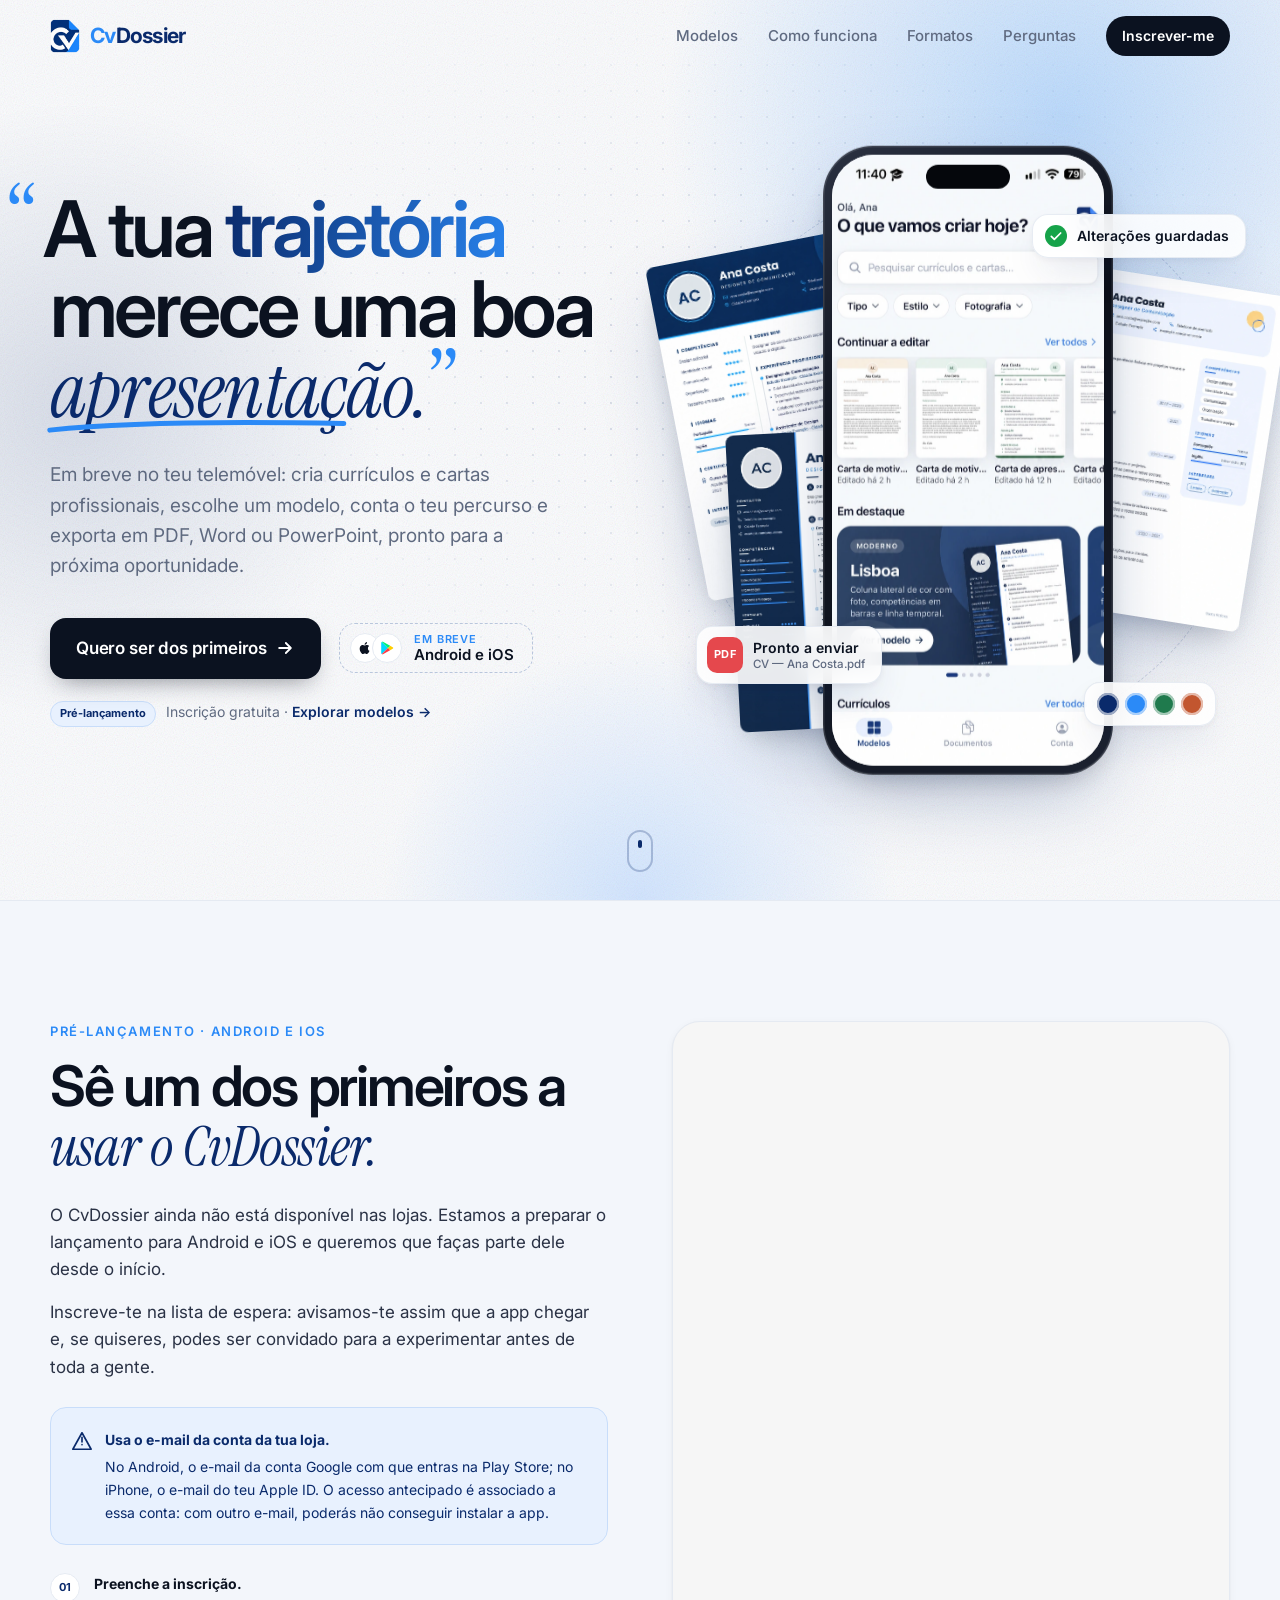
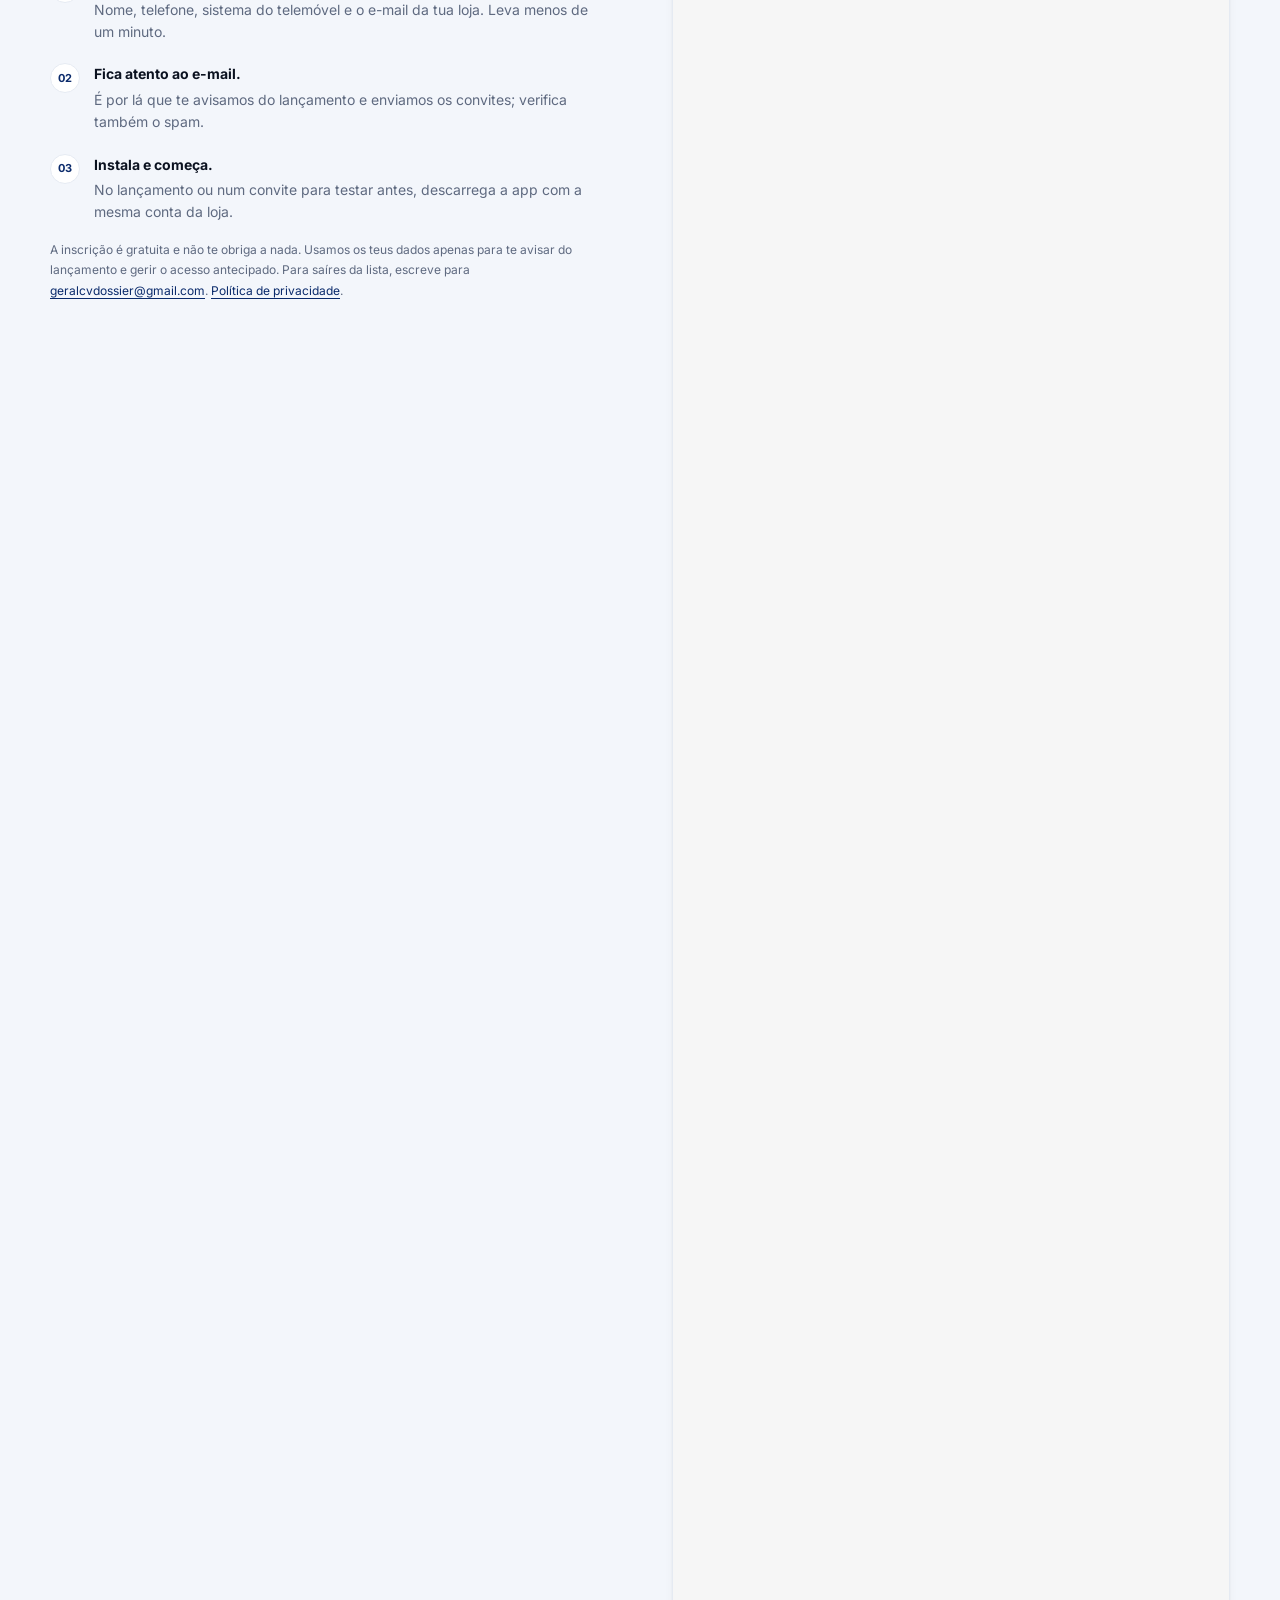
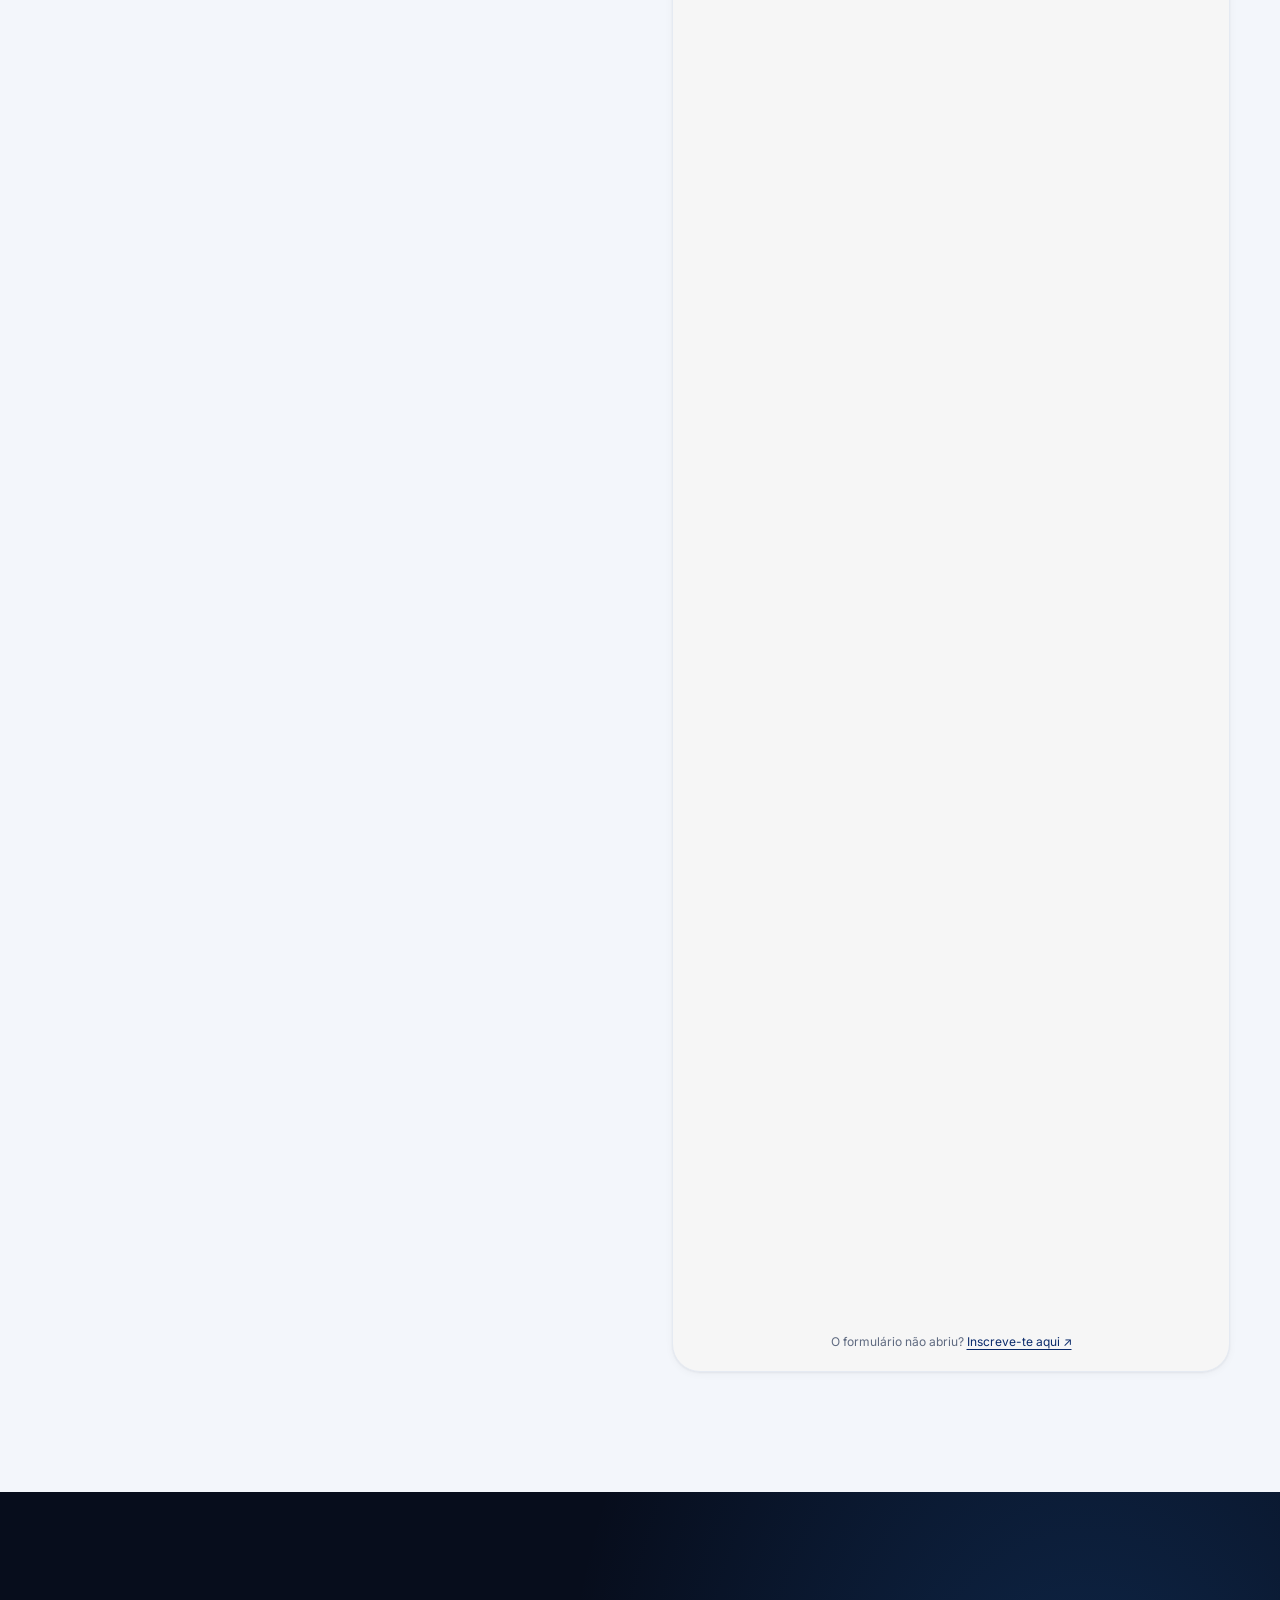
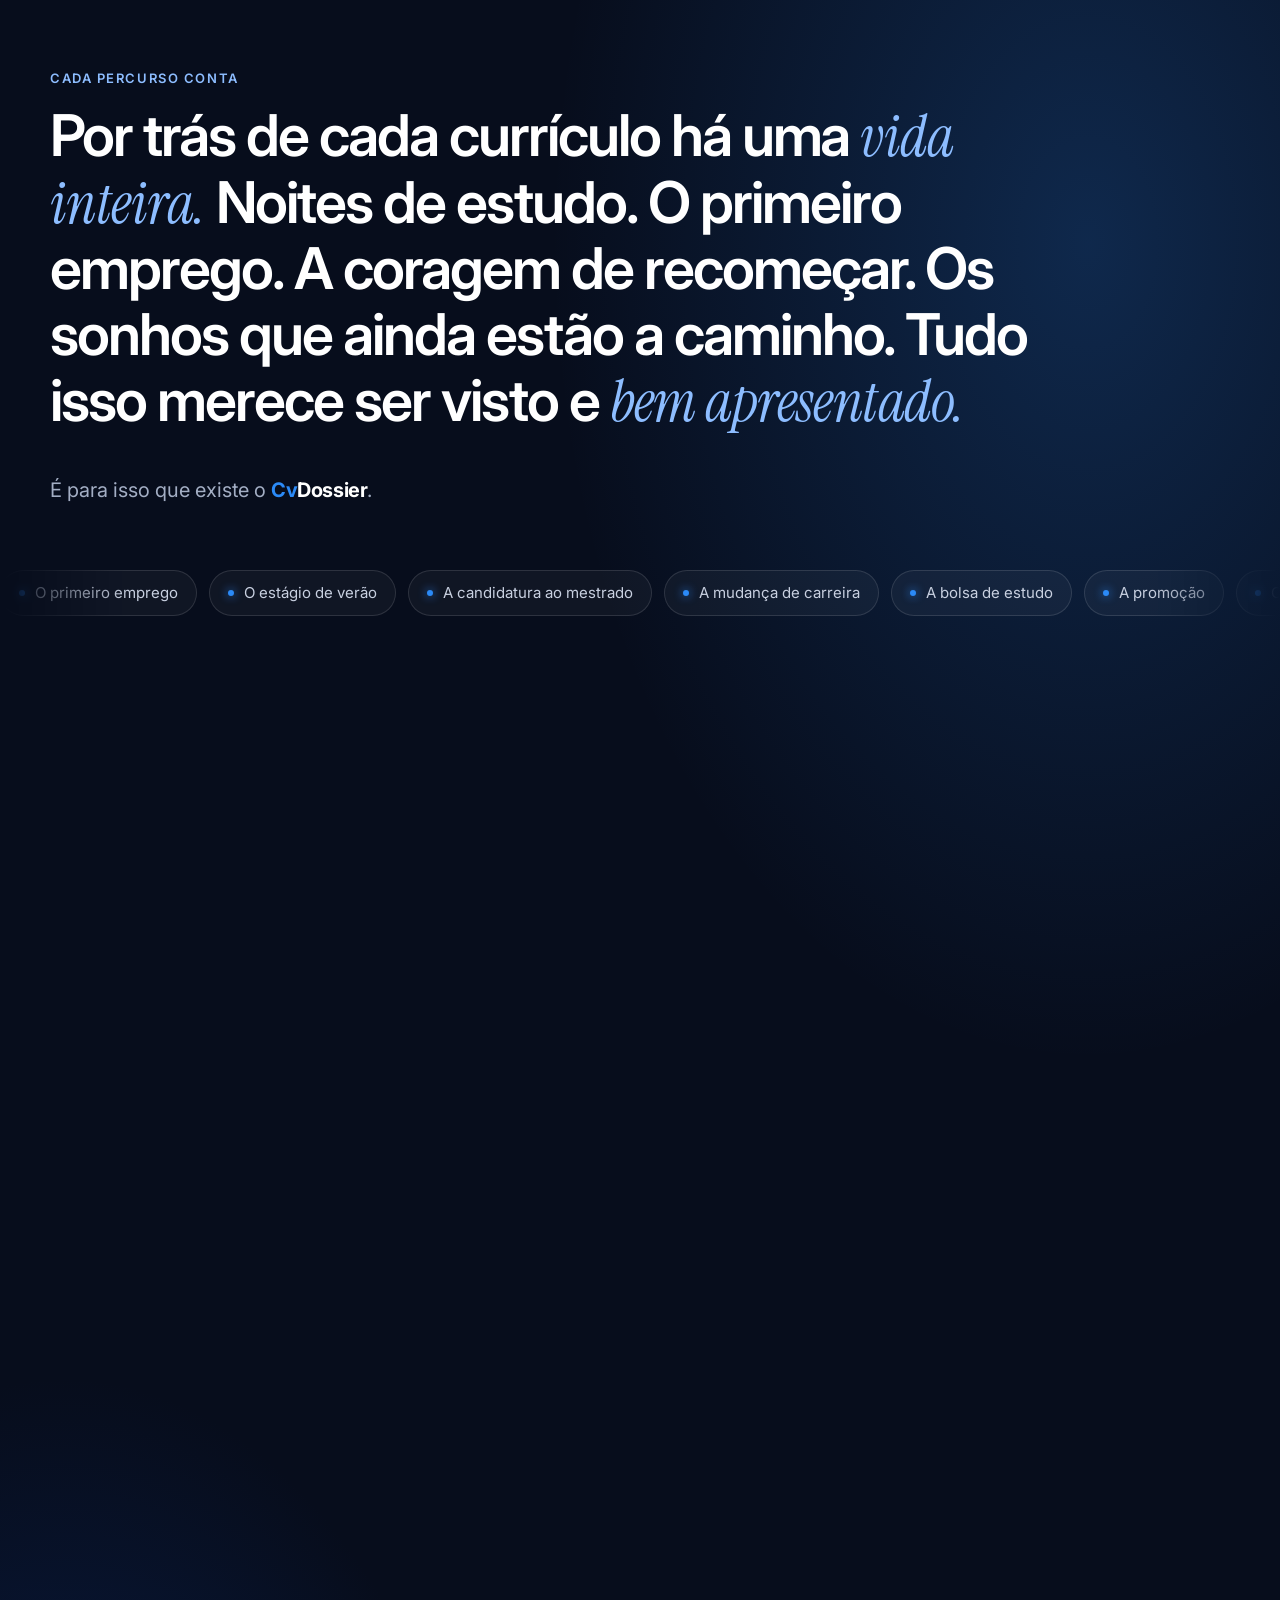
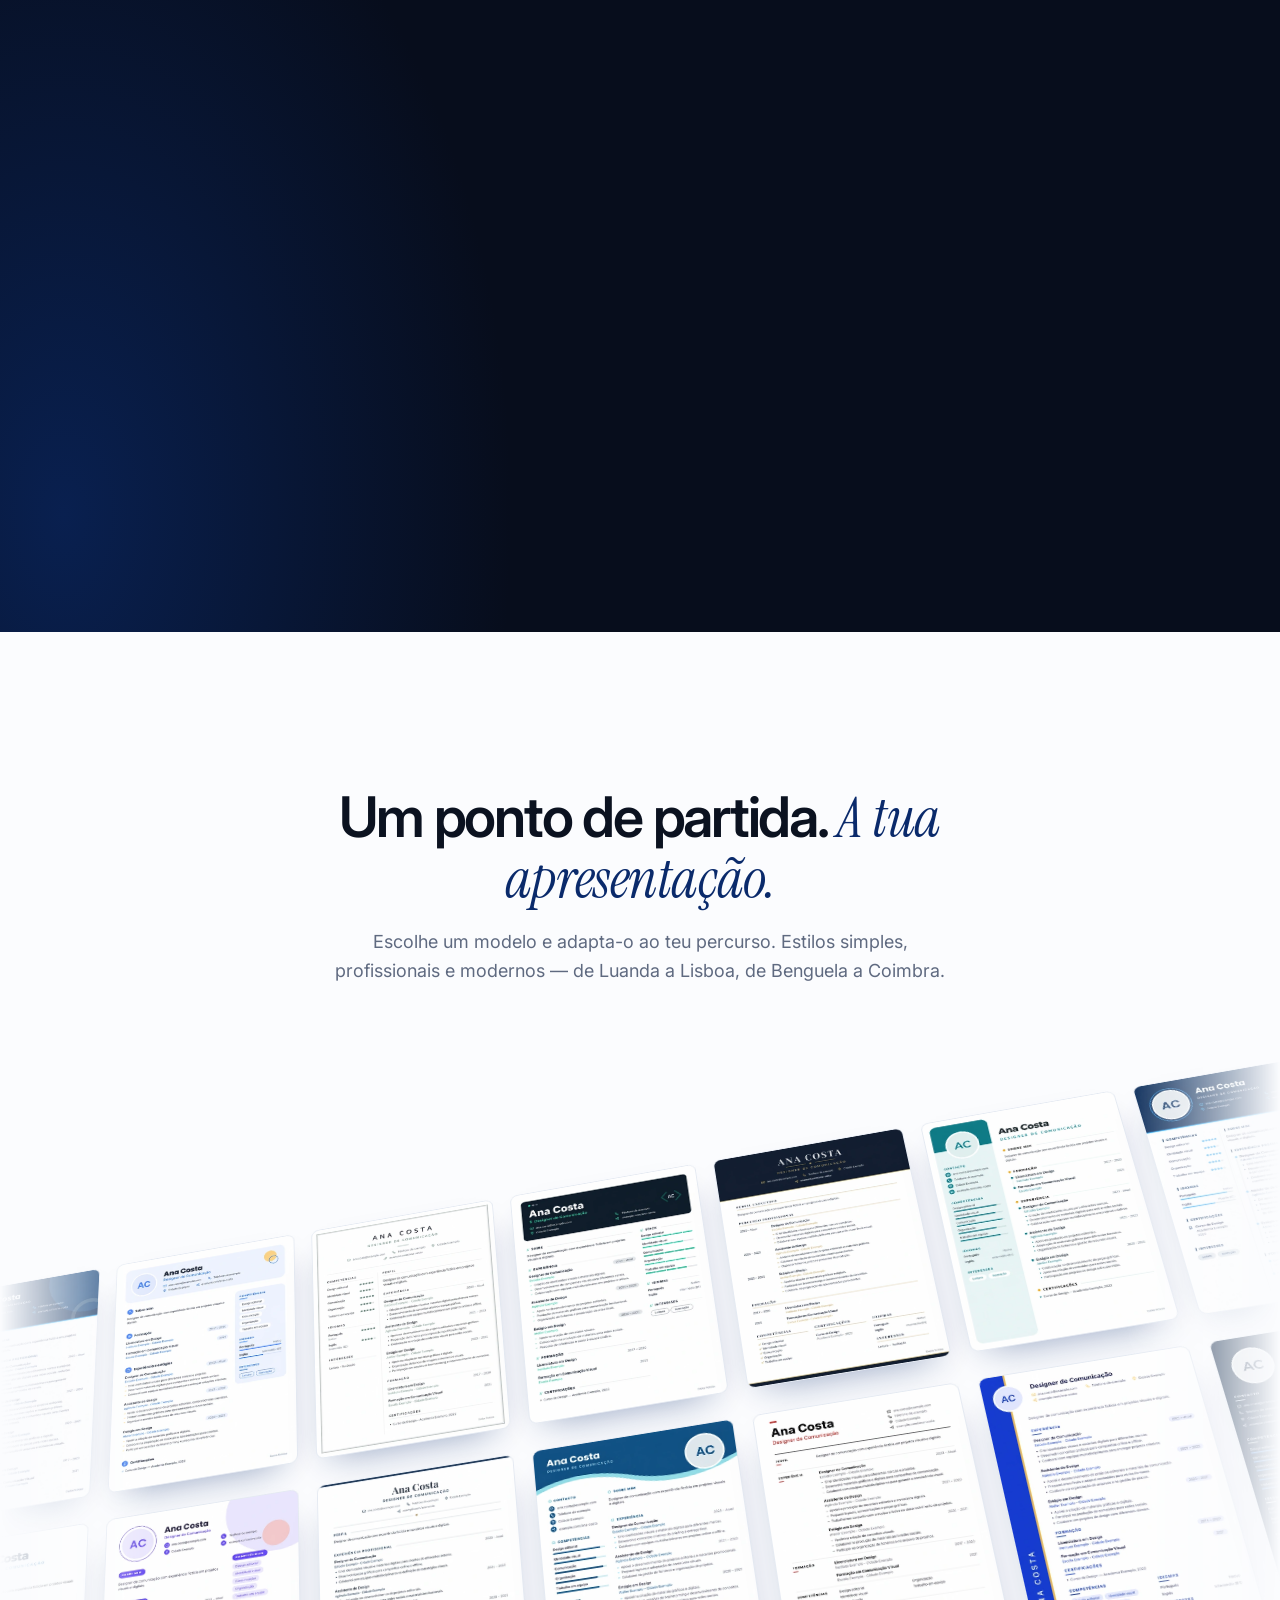
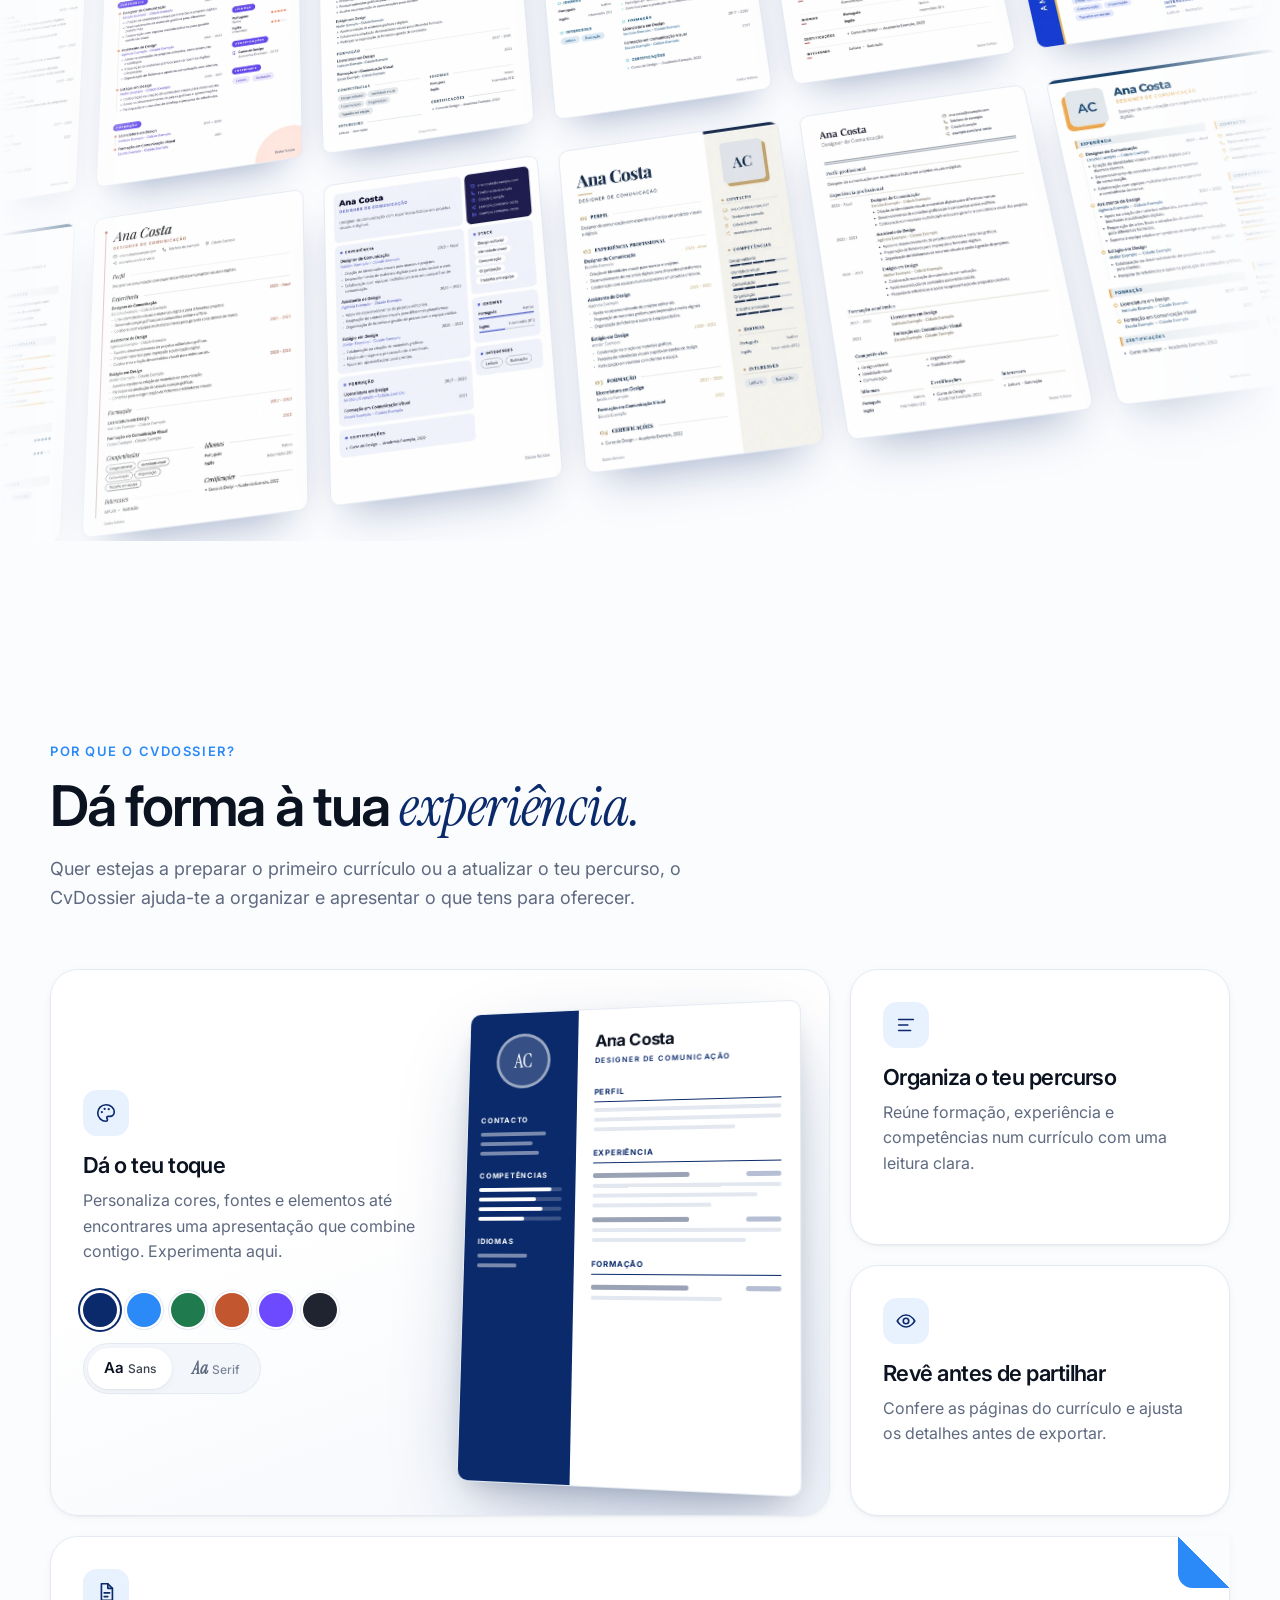
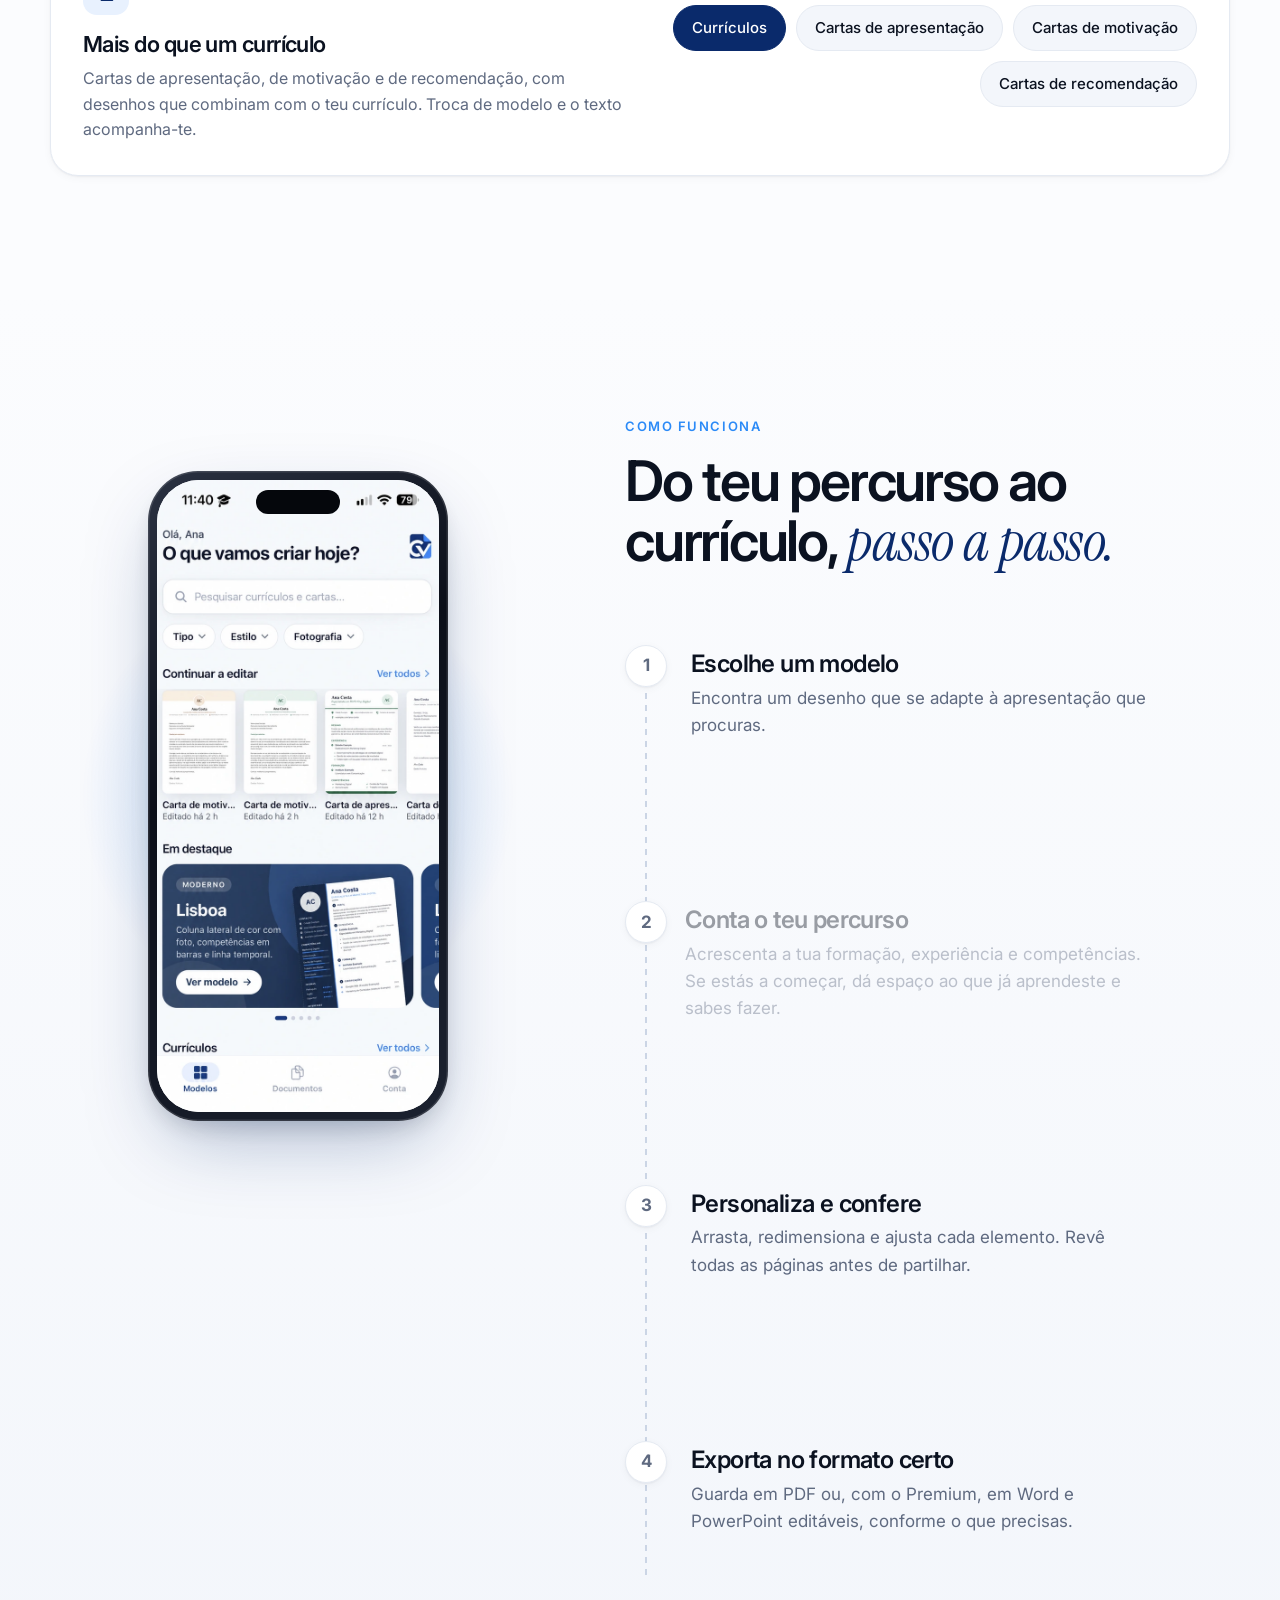
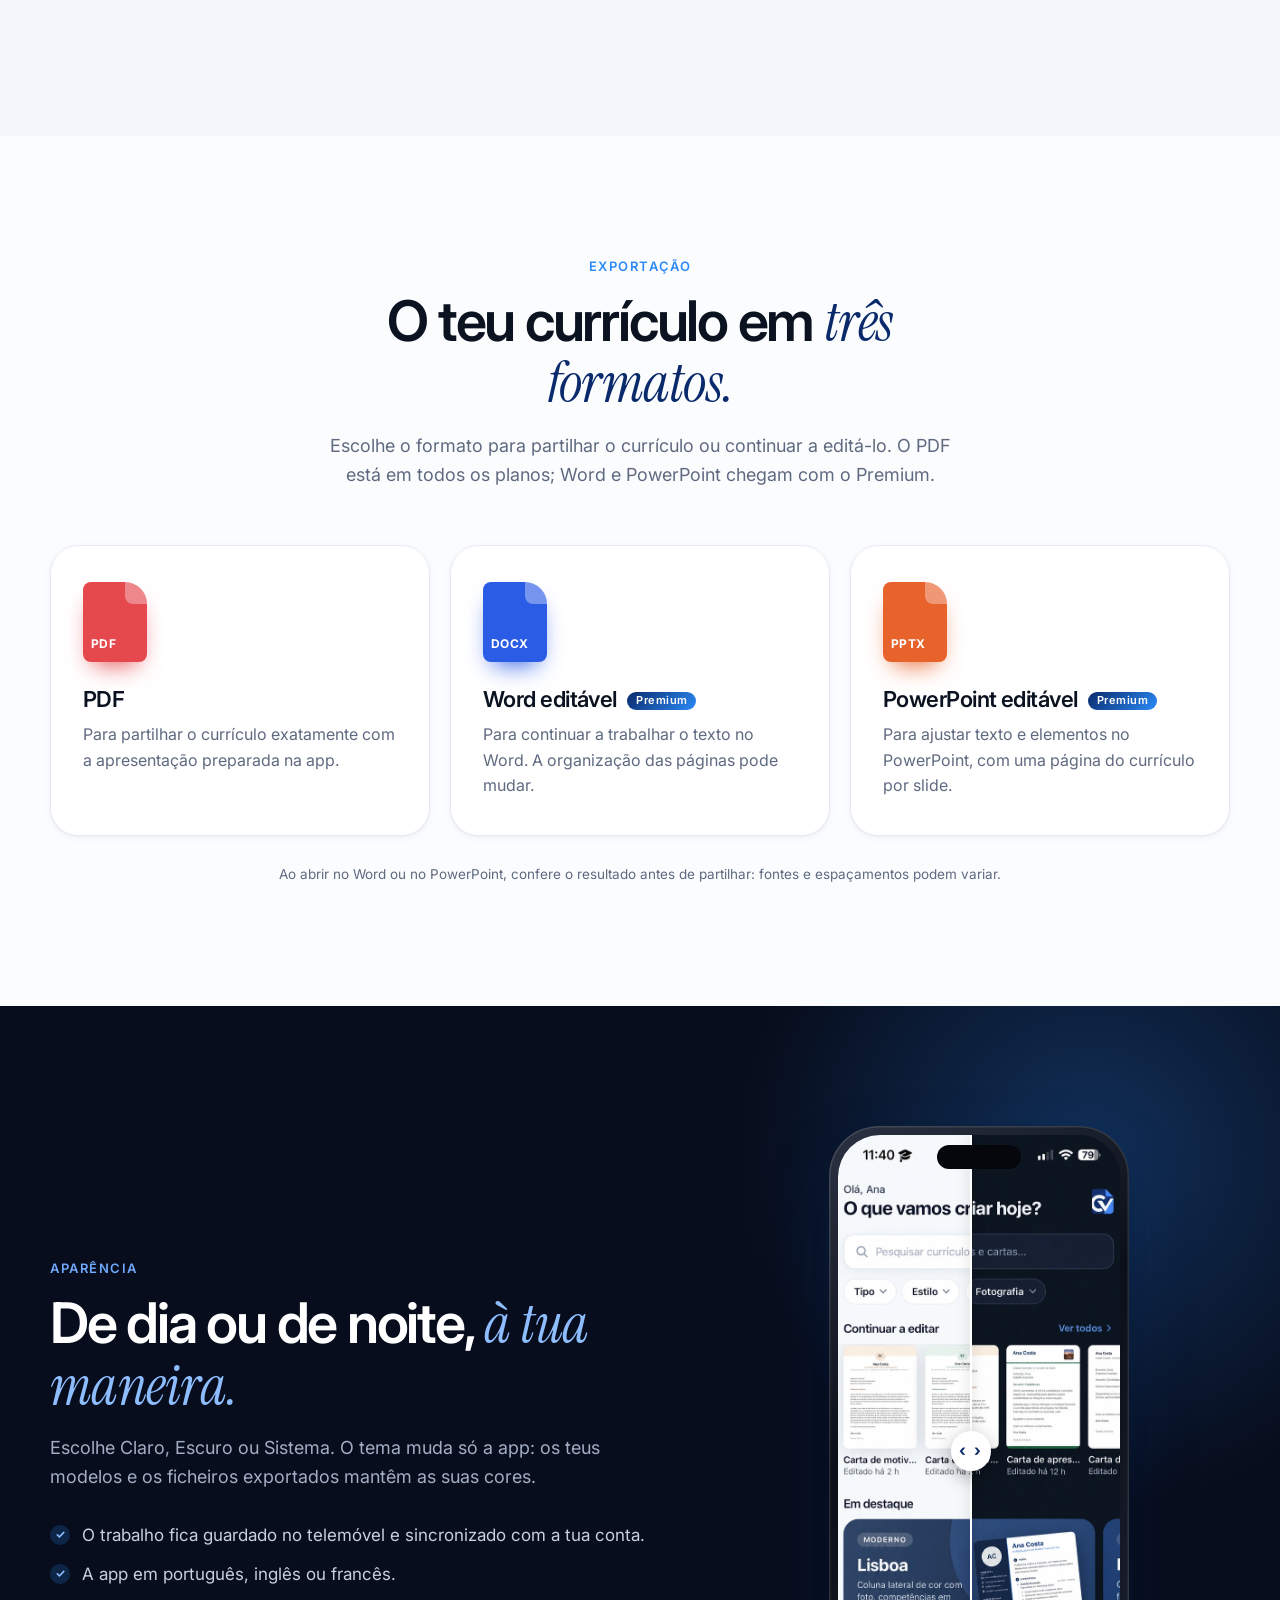
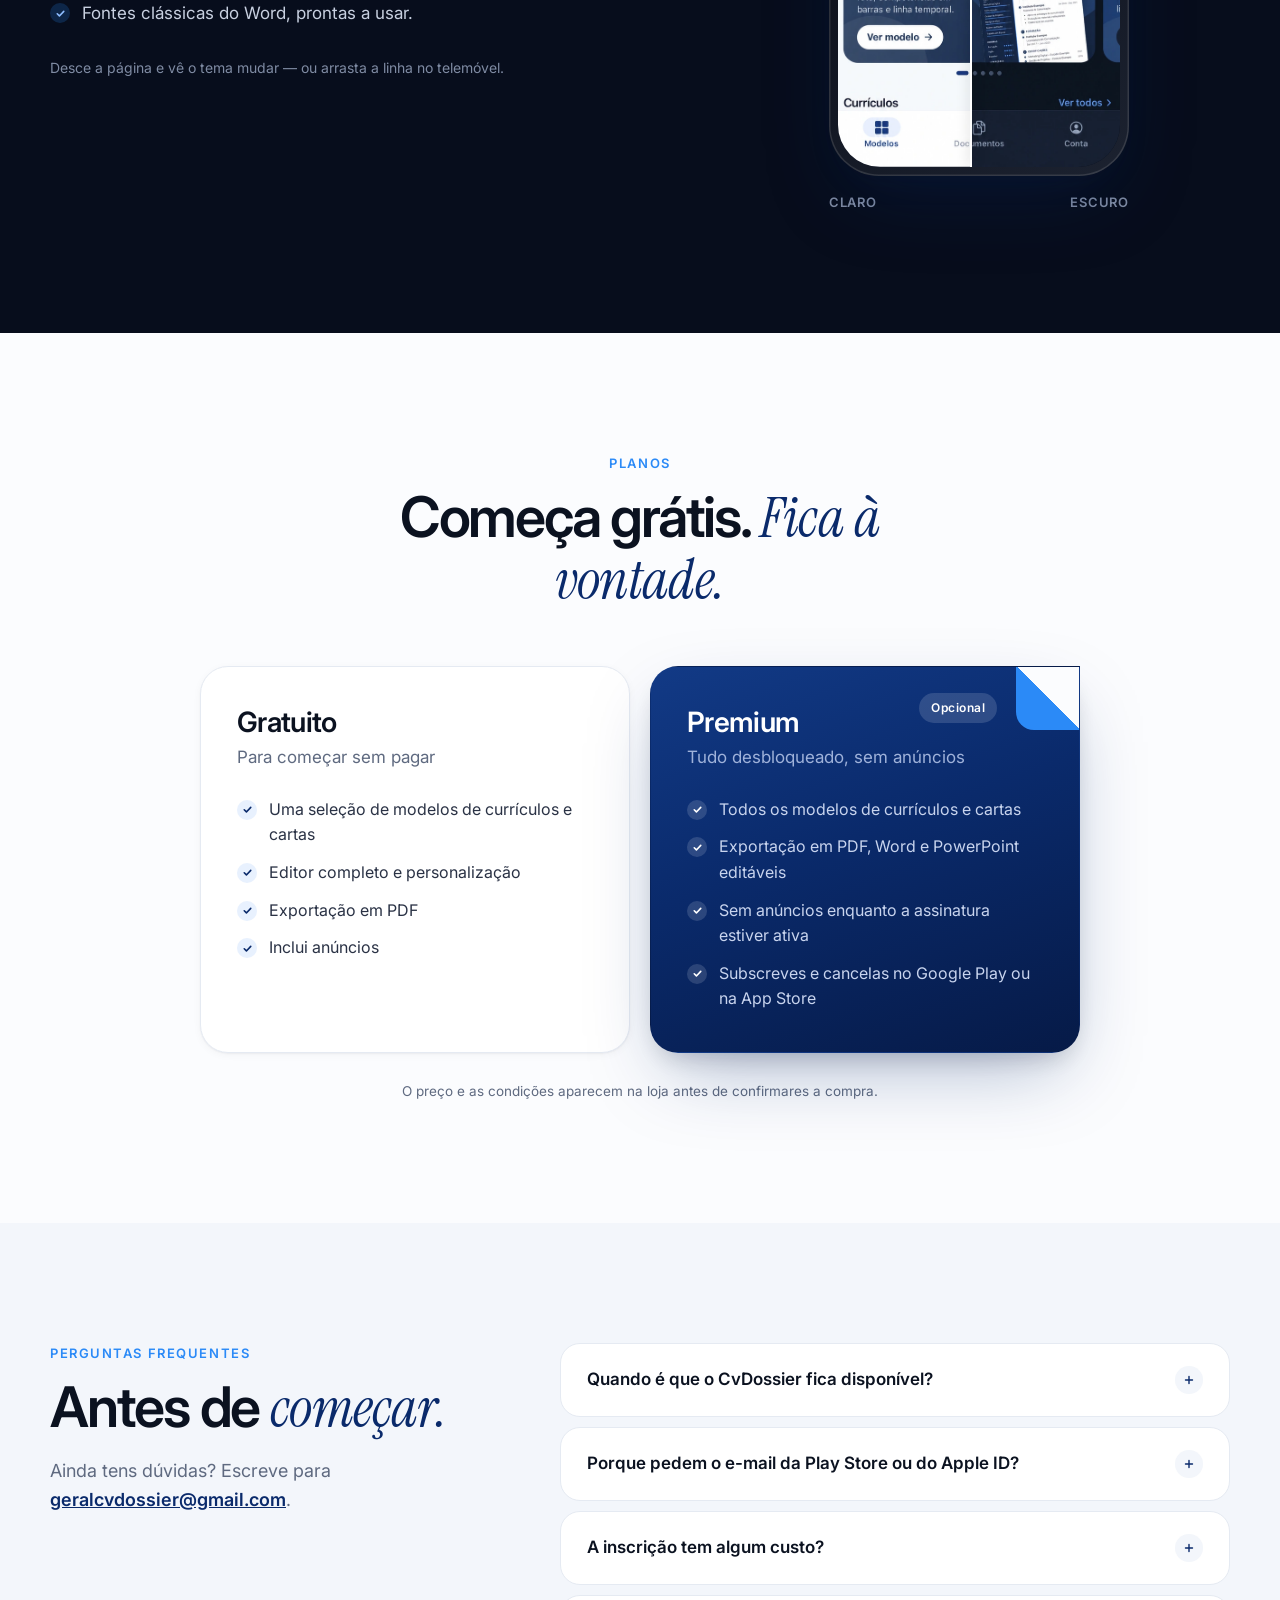
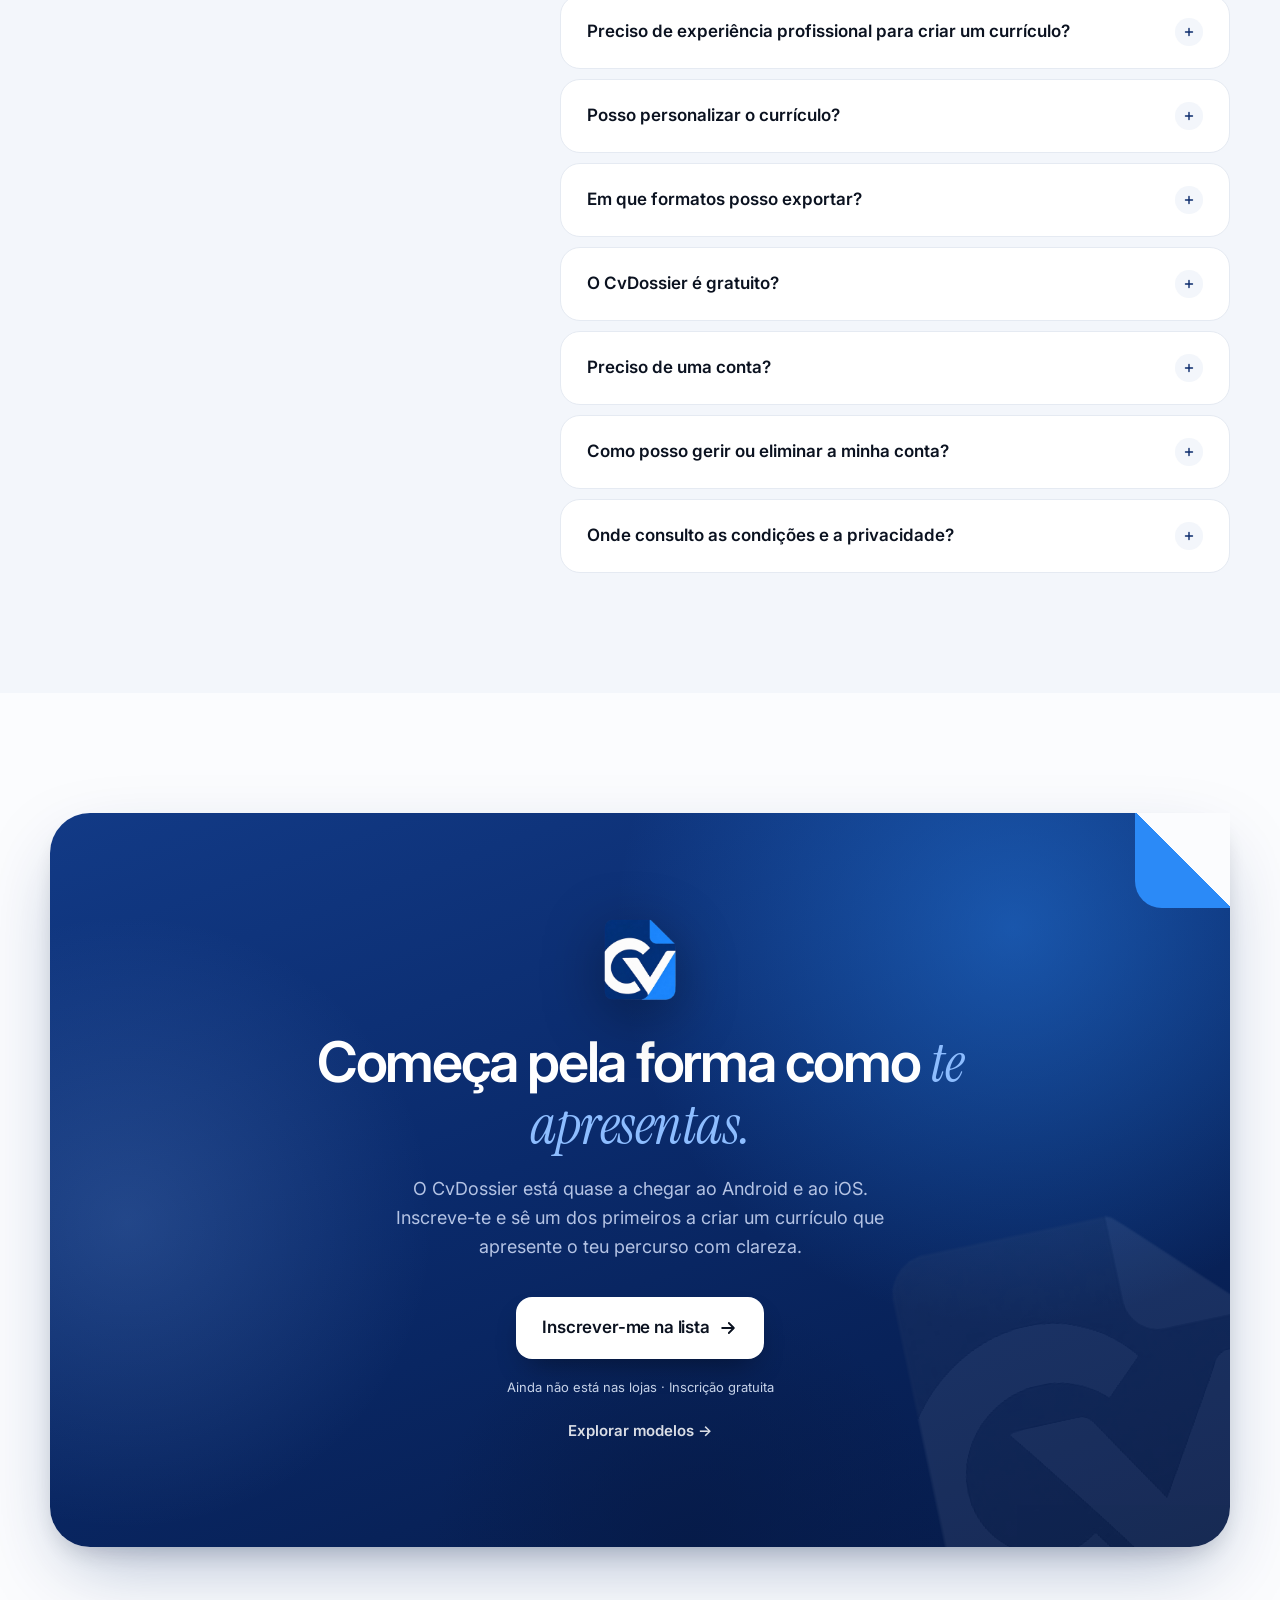
==== commit 0b826997: "10.0v" ====
--- a/index.html
+++ b/index.html
@@ -4,12 +4,12 @@
   <meta charset="utf-8">
   <meta name="viewport" content="width=device-width, initial-scale=1">
   <title>CvDossier</title>
-  <meta name="description" content="Cria e personaliza currículos e cartas no telemóvel com o CvDossier. Escolhe um modelo, organiza o teu percurso e exporta em PDF, Word ou PowerPoint editáveis. Para Android e iOS.">
+  <meta name="description" content="O CvDossier chega em breve ao Android e ao iOS: currículos e cartas profissionais feitos no telemóvel, exportados em PDF, Word ou PowerPoint. Inscreve-te e sê um dos primeiros a usar.">
   <meta name="theme-color" content="#0A2A6B">
   <link rel="canonical" href="https://cvdossier.app/">
   <meta property="og:type" content="website">
-  <meta property="og:title" content="CvDossier — A tua trajetória merece uma boa apresentação">
-  <meta property="og:description" content="Currículos e cartas bonitos, feitos no telemóvel. Exporta em PDF, Word ou PowerPoint.">
+  <meta property="og:title" content="CvDossier — Em breve no Android e iOS">
+  <meta property="og:description" content="Currículos e cartas bonitos, feitos no telemóvel. Inscreve-te e sê um dos primeiros a experimentar.">
   <meta property="og:url" content="https://cvdossier.app/">
   <meta property="og:image" content="https://cvdossier.app/assets/marca/logo-com-nome.png">
   <link rel="icon" type="image/png" href="assets/marca/favicon.png">
@@ -35,7 +35,7 @@
         <a href="#como-funciona">Como funciona</a>
         <a href="#formatos">Formatos</a>
         <a href="#perguntas">Perguntas</a>
-        <a class="btn btn-sm btn-dark nav-cta magnetic" href="#descarregar">Descarregar</a>
+        <a class="btn btn-sm btn-dark nav-cta magnetic" href="#inscricao">Inscrever-me</a>
       </nav>
       <button class="nav-toggle" aria-controls="nav" aria-expanded="false" aria-label="Abrir menu">
         <span></span><span></span>
@@ -60,19 +60,15 @@
             <span class="w" style="--i:6" aria-hidden="true">boa</span>
             <span class="nw"><span class="w hl" style="--i:7" aria-hidden="true"><em>apresentação.</em><svg class="underline" viewBox="0 0 300 20" preserveAspectRatio="none"><path d="M3 14C60 6 140 3 297 9" pathLength="1" vector-effect="non-scaling-stroke"/></svg></span><span class="w q" style="--i:8" aria-hidden="true">”</span></span>
           </h1>
-          <p class="lead reveal">Cria currículos e cartas profissionais no telemóvel. Escolhe um modelo, conta o teu percurso e exporta em PDF, Word ou PowerPoint, pronto para a próxima oportunidade.</p>
-          <div class="stores reveal" id="descarregar">
-            <a class="store magnetic" data-store="ios" href="#descarregar" aria-label="Descarregar na App Store">
-              <svg viewBox="0 0 24 24" aria-hidden="true"><path fill="currentColor" d="M16.37 12.6c-.02-2.3 1.88-3.4 1.96-3.46-1.07-1.56-2.73-1.78-3.32-1.8-1.41-.14-2.76.83-3.47.83-.72 0-1.82-.81-3-.79-1.54.02-2.96.9-3.76 2.28-1.6 2.78-.41 6.9 1.15 9.15.76 1.1 1.67 2.34 2.86 2.3 1.15-.05 1.58-.74 2.97-.74 1.38 0 1.77.74 2.98.72 1.23-.02 2.01-1.12 2.76-2.23.87-1.28 1.23-2.52 1.25-2.58-.03-.01-2.4-.92-2.38-3.68ZM14.1 5.86c.63-.77 1.06-1.83.94-2.89-.91.04-2.01.61-2.67 1.37-.58.67-1.1 1.76-.96 2.8 1.02.08 2.06-.52 2.69-1.28Z"/></svg>
-              <span><small>Descarregar na</small>App Store</span>
-            </a>
-            <a class="store magnetic" data-store="android" href="#testar-android" aria-label="Android em testes — inscrever-me para participar">
-              <svg viewBox="0 0 24 24" aria-hidden="true"><path fill="#00D7FE" d="M3.6 2.3c-.2.2-.3.6-.3 1v17.4c0 .4.1.8.3 1l.1.1 9.7-9.7v-.2L3.7 2.2l-.1.1Z"/><path fill="#FFCE00" d="m16.6 15.4-3.2-3.2v-.2l3.2-3.3h.1l3.8 2.2c1.1.6 1.1 1.6 0 2.3l-3.8 2.2h-.1Z"/><path fill="#FF3A44" d="m16.7 15.3-3.3-3.3-9.8 9.8c.4.4 1 .4 1.7 0l11.4-6.5"/><path fill="#00F076" d="M16.7 8.7 5.3 2.2c-.7-.4-1.3-.3-1.7.1l9.8 9.7 3.3-3.3Z"/></svg>
-              <span><small>Android em testes</small>Quero participar</span>
-            </a>
-          </div>
-          <p class="android-notice reveal"><span class="test-badge">Acesso antecipado</span> O Android ainda não está disponível ao público. <a href="#testar-android">Inscreve-te para testar →</a></p>
-          <p class="hero-note reveal">Grátis para começar · <a href="#modelos">Explorar modelos →</a></p>
+          <p class="lead reveal">Em breve no teu telemóvel: cria currículos e cartas profissionais, escolhe um modelo, conta o teu percurso e exporta em PDF, Word ou PowerPoint, pronto para a próxima oportunidade.</p>
+          <div class="hero-actions reveal">
+            <a class="btn btn-lg btn-dark magnetic" href="#inscricao">Quero ser dos primeiros <svg viewBox="0 0 24 24" aria-hidden="true"><path d="M5 12h13m-5-6 6 6-6 6" fill="none" stroke="currentColor" stroke-width="2.2" stroke-linecap="round" stroke-linejoin="round"/></svg></a>
+            <span class="soon" aria-label="Em breve no Android e no iOS">
+              <span class="soon-icons" aria-hidden="true"><svg viewBox="0 0 24 24"><path fill="currentColor" d="M16.37 12.6c-.02-2.3 1.88-3.4 1.96-3.46-1.07-1.56-2.73-1.78-3.32-1.8-1.41-.14-2.76.83-3.47.83-.72 0-1.82-.81-3-.79-1.54.02-2.96.9-3.76 2.28-1.6 2.78-.41 6.9 1.15 9.15.76 1.1 1.67 2.34 2.86 2.3 1.15-.05 1.58-.74 2.97-.74 1.38 0 1.77.74 2.98.72 1.23-.02 2.01-1.12 2.76-2.23.87-1.28 1.23-2.52 1.25-2.58-.03-.01-2.4-.92-2.38-3.68ZM14.1 5.86c.63-.77 1.06-1.83.94-2.89-.91.04-2.01.61-2.67 1.37-.58.67-1.1 1.76-.96 2.8 1.02.08 2.06-.52 2.69-1.28Z"/></svg><svg viewBox="0 0 24 24"><path fill="#00D7FE" d="M3.6 2.3c-.2.2-.3.6-.3 1v17.4c0 .4.1.8.3 1l.1.1 9.7-9.7v-.2L3.7 2.2l-.1.1Z"/><path fill="#FFCE00" d="m16.6 15.4-3.2-3.2v-.2l3.2-3.3h.1l3.8 2.2c1.1.6 1.1 1.6 0 2.3l-3.8 2.2h-.1Z"/><path fill="#FF3A44" d="m16.7 15.3-3.3-3.3-9.8 9.8c.4.4 1 .4 1.7 0l11.4-6.5"/><path fill="#00F076" d="M16.7 8.7 5.3 2.2c-.7-.4-1.3-.3-1.7.1l9.8 9.7 3.3-3.3Z"/></svg></span>
+              <span><small>Em breve</small>Android e iOS</span>
+            </span>
+          </div>
+          <p class="hero-note reveal"><span class="test-badge">Pré-lançamento</span> Inscrição gratuita · <a href="#modelos">Explorar modelos →</a></p>
         </div>
 
         <div class="hero-visual" aria-hidden="true">
@@ -94,29 +90,29 @@
       <a class="scroll-cue" href="#historia" aria-label="Continuar"><span></span></a>
     </section>
 
-    <!-- Inscrições Android: Google Forms ligado ao Google Sheets -->
-    <section class="section android-testing" id="testar-android" aria-labelledby="android-testing-title">
-      <div class="container android-testing-grid">
-        <div class="android-testing-copy">
-          <p class="kicker">Android · acesso antecipado</p>
-          <h2 id="android-testing-title">Faz parte dos <em>primeiros testes.</em></h2>
-          <p>O CvDossier para Android ainda não está disponível ao público. Estamos numa fase de testes na Google Play, antes do lançamento.</p>
-          <p>Queres experimentar? Deixa o teu nome e e-mail. Quando houver uma vaga, a equipa enviará o convite e as instruções para participar.</p>
-          <div class="play-account-note">
+    <!-- Inscrições de pré-lançamento: Google Forms ligado ao Google Sheets -->
+    <section class="section signup" id="inscricao" aria-labelledby="signup-title">
+      <div class="container signup-grid">
+        <div class="signup-copy">
+          <p class="kicker">Pré-lançamento · Android e iOS</p>
+          <h2 id="signup-title">Sê um dos primeiros a <em>usar o CvDossier.</em></h2>
+          <p>O CvDossier ainda não está disponível nas lojas. Estamos a preparar o lançamento para Android e iOS e queremos que faças parte dele desde o início.</p>
+          <p>Inscreve-te na lista de espera: avisamos-te assim que a app chegar e, se quiseres, podes ser convidado para a experimentar antes de toda a gente.</p>
+          <div class="store-account-note">
             <svg viewBox="0 0 24 24" aria-hidden="true"><path d="M12 8v5m0 3h.01M12 3 2 21h20L12 3Z" fill="none" stroke="currentColor" stroke-width="1.8" stroke-linecap="round" stroke-linejoin="round"/></svg>
-            <p><strong>Usa o e-mail da conta Google com que inicias sessão na Play Store.</strong> O acesso ao teste será associado a essa conta. Se usares outro e-mail, poderás não conseguir descarregar a app.</p>
-          </div>
-          <ol class="android-testing-steps">
-            <li><strong>Envia a tua inscrição.</strong><span>Só precisamos do teu nome e do e-mail da Play Store.</span></li>
-            <li><strong>Fica atento ao e-mail.</strong><span>A equipa enviará o link de acesso; verifica também o spam.</span></li>
-            <li><strong>Aceita o convite e instala.</strong><span>Abre o link com a mesma conta Google, aceita participar no teste e descarrega pela Play Store.</span></li>
+            <p><strong>Usa o e-mail da conta da tua loja.</strong> No Android, o e-mail da conta Google com que entras na Play Store; no iPhone, o e-mail do teu Apple ID. O acesso antecipado é associado a essa conta: com outro e-mail, poderás não conseguir instalar a app.</p>
+          </div>
+          <ol class="signup-steps">
+            <li><strong>Preenche a inscrição.</strong><span>Nome, telefone, sistema do telemóvel e o e-mail da tua loja. Leva menos de um minuto.</span></li>
+            <li><strong>Fica atento ao e-mail.</strong><span>É por lá que te avisamos do lançamento e enviamos os convites; verifica também o spam.</span></li>
+            <li><strong>Instala e começa.</strong><span>No lançamento ou num convite para testar antes, descarrega a app com a mesma conta da loja.</span></li>
           </ol>
-          <p class="android-testing-privacy">O envio regista o teu interesse; o acesso depende de convite. Usaremos o teu nome e e-mail apenas para gerir a participação nos testes. <a href="privacidade.html">Política de privacidade</a>.</p>
-        </div>
-        <div class="android-form-card">
+          <p class="signup-privacy">A inscrição é gratuita e não te obriga a nada. Usamos os teus dados apenas para te avisar do lançamento e gerir o acesso antecipado. Para saíres da lista, escreve para <a href="mailto:geralcvdossier@gmail.com">geralcvdossier@gmail.com</a>. <a href="privacidade.html">Política de privacidade</a>.</p>
+        </div>
+        <div class="signup-form-card">
           <!-- A vista completa preserva o fundo e o cabeçalho escolhidos no Google Forms. -->
-          <iframe class="android-form" title="Inscrição nos testes Android do CvDossier — nome e e-mail da Play Store" src="https://docs.google.com/forms/d/e/1FAIpQLScVKU3GH_kend_rV_K-snRsKTLcMtu2EwlP2qxKGu0aVUrLfQ/viewform?hl=pt-BR" width="640" height="1100" loading="lazy" referrerpolicy="strict-origin-when-cross-origin"></iframe>
-          <p class="android-form-fallback">O formulário não abriu? <a href="https://docs.google.com/forms/d/e/1FAIpQLScVKU3GH_kend_rV_K-snRsKTLcMtu2EwlP2qxKGu0aVUrLfQ/viewform?hl=pt-BR" target="_blank" rel="noopener noreferrer">Inscreve-te aqui ↗</a></p>
+          <iframe class="signup-form" title="Inscrição no pré-lançamento do CvDossier" src="https://docs.google.com/forms/d/e/1FAIpQLScVKU3GH_kend_rV_K-snRsKTLcMtu2EwlP2qxKGu0aVUrLfQ/viewform?hl=pt-BR" width="640" height="3500" loading="lazy" referrerpolicy="strict-origin-when-cross-origin"></iframe>
+          <p class="signup-form-fallback">O formulário não abriu? <a href="https://docs.google.com/forms/d/e/1FAIpQLScVKU3GH_kend_rV_K-snRsKTLcMtu2EwlP2qxKGu0aVUrLfQ/viewform?hl=pt-BR" target="_blank" rel="noopener noreferrer">Inscreve-te aqui ↗</a></p>
         </div>
       </div>
     </section>
@@ -427,8 +423,16 @@
         </div>
         <div class="faq-list reveal">
           <details>
-            <summary>Onde descarrego o CvDossier?</summary>
-            <p>No iOS, usa o botão App Store. O Android ainda está em testes e não está disponível ao público. <a href="#testar-android">Inscreve-te com o e-mail da conta Google que usas na Play Store</a>; a equipa enviará o convite e as instruções quando houver uma vaga.</p>
+            <summary>Quando é que o CvDossier fica disponível?</summary>
+            <p>Estamos a preparar o lançamento para Android e iOS; a app ainda não está nas lojas. <a href="#inscricao">Inscreve-te na lista de espera</a> e avisamos-te por e-mail assim que estiver disponível.</p>
+          </details>
+          <details>
+            <summary>Porque pedem o e-mail da Play Store ou do Apple ID?</summary>
+            <p>O acesso antecipado é feito através das lojas: a Google Play e a Apple associam o convite ao e-mail da tua conta. No Android, usa o e-mail da conta Google com que entras na Play Store; no iPhone, o do teu Apple ID. Com outro e-mail, poderás não conseguir instalar a versão de teste.</p>
+          </details>
+          <details>
+            <summary>A inscrição tem algum custo?</summary>
+            <p>Não. A inscrição é gratuita e não te obriga a nada. Serve só para te avisarmos do lançamento e, se quiseres, convidarmos-te para experimentar antes. Podes pedir para sair da lista a qualquer momento.</p>
           </details>
           <details>
             <summary>Preciso de experiência profissional para criar um currículo?</summary>
@@ -444,7 +448,7 @@
           </details>
           <details>
             <summary>O CvDossier é gratuito?</summary>
-            <p>Sim, podes começar grátis. A versão gratuita é financiada por anúncios, inclui uma seleção de modelos de currículos e cartas e exporta em PDF. O Premium, uma assinatura opcional gerida pelo Google Play ou pela App Store, desbloqueia todos os modelos, a exportação em Word e PowerPoint e remove os anúncios.</p>
+            <p>Sim, vais poder começar grátis. A versão gratuita é financiada por anúncios, inclui uma seleção de modelos de currículos e cartas e exporta em PDF. O Premium, uma assinatura opcional gerida pelo Google Play ou pela App Store, desbloqueia todos os modelos, a exportação em Word e PowerPoint e remove os anúncios.</p>
           </details>
           <details>
             <summary>Preciso de uma conta?</summary>
@@ -470,18 +474,9 @@
           <img class="cta-watermark" src="assets/marca/simbolo.png" alt="" aria-hidden="true">
           <img class="cta-mark" src="assets/marca/simbolo.png" alt="" aria-hidden="true">
           <h2>Começa pela forma como <em>te apresentas.</em></h2>
-          <p>Descarrega o CvDossier e cria um currículo que apresente o teu percurso com clareza.</p>
-          <div class="stores stores-light">
-            <a class="store magnetic" data-store="ios" href="#descarregar" aria-label="Descarregar na App Store">
-              <svg viewBox="0 0 24 24" aria-hidden="true"><path fill="currentColor" d="M16.37 12.6c-.02-2.3 1.88-3.4 1.96-3.46-1.07-1.56-2.73-1.78-3.32-1.8-1.41-.14-2.76.83-3.47.83-.72 0-1.82-.81-3-.79-1.54.02-2.96.9-3.76 2.28-1.6 2.78-.41 6.9 1.15 9.15.76 1.1 1.67 2.34 2.86 2.3 1.15-.05 1.58-.74 2.97-.74 1.38 0 1.77.74 2.98.72 1.23-.02 2.01-1.12 2.76-2.23.87-1.28 1.23-2.52 1.25-2.58-.03-.01-2.4-.92-2.38-3.68ZM14.1 5.86c.63-.77 1.06-1.83.94-2.89-.91.04-2.01.61-2.67 1.37-.58.67-1.1 1.76-.96 2.8 1.02.08 2.06-.52 2.69-1.28Z"/></svg>
-              <span><small>Descarregar na</small>App Store</span>
-            </a>
-            <a class="store magnetic" data-store="android" href="#testar-android" aria-label="Android em testes — inscrever-me para participar">
-              <svg viewBox="0 0 24 24" aria-hidden="true"><path fill="#00D7FE" d="M3.6 2.3c-.2.2-.3.6-.3 1v17.4c0 .4.1.8.3 1l.1.1 9.7-9.7v-.2L3.7 2.2l-.1.1Z"/><path fill="#FFCE00" d="m16.6 15.4-3.2-3.2v-.2l3.2-3.3h.1l3.8 2.2c1.1.6 1.1 1.6 0 2.3l-3.8 2.2h-.1Z"/><path fill="#FF3A44" d="m16.7 15.3-3.3-3.3-9.8 9.8c.4.4 1 .4 1.7 0l11.4-6.5"/><path fill="#00F076" d="M16.7 8.7 5.3 2.2c-.7-.4-1.3-.3-1.7.1l9.8 9.7 3.3-3.3Z"/></svg>
-              <span><small>Android em testes</small>Quero participar</span>
-            </a>
-          </div>
-          <p class="cta-testing-note">Android ainda indisponível ao público. <a href="#testar-android">Participa nos testes com o e-mail da tua Play Store →</a></p>
+          <p>O CvDossier está quase a chegar ao Android e ao iOS. Inscreve-te e sê um dos primeiros a criar um currículo que apresente o teu percurso com clareza.</p>
+          <a class="btn btn-lg btn-light magnetic" href="#inscricao">Inscrever-me na lista <svg viewBox="0 0 24 24" aria-hidden="true"><path d="M5 12h13m-5-6 6 6-6 6" fill="none" stroke="currentColor" stroke-width="2.2" stroke-linecap="round" stroke-linejoin="round"/></svg></a>
+          <p class="cta-testing-note">Ainda não está nas lojas · Inscrição gratuita</p>
           <a class="link-light" href="#modelos">Explorar modelos →</a>
         </div>
       </div>
@@ -498,10 +493,18 @@
           <img src="assets/marca/simbolo.png" alt="" width="30" height="34">
           <span class="wordmark"><span class="wm-cv">Cv</span>Dossier</span>
         </a>
-        <p class="footer-desc">Cria, personaliza e exporta o teu currículo. Para Android e iOS.</p>
+        <p class="footer-desc">Cria, personaliza e exporta o teu currículo. Em breve para Android e iOS.</p>
+        <ul class="socials" aria-label="Redes sociais do CvDossier">
+          <li><a class="social social-instagram" href="https://www.instagram.com/cvdossier.app" target="_blank" rel="noopener noreferrer" aria-label="Instagram"><svg viewBox="0 0 24 24" aria-hidden="true"><rect x="3" y="3" width="18" height="18" rx="5.2" fill="none" stroke="currentColor" stroke-width="2"/><circle cx="12" cy="12" r="4.1" fill="none" stroke="currentColor" stroke-width="2"/><circle cx="17.4" cy="6.6" r="1.2" fill="currentColor"/></svg></a></li>
+          <li><a class="social social-facebook" href="https://www.facebook.com/share/14si4mekNPp/" target="_blank" rel="noopener noreferrer" aria-label="Facebook"><svg viewBox="0 0 24 24" aria-hidden="true"><path fill="currentColor" d="M13.6 21.5v-8.2h2.8l.4-3.3h-3.2V7.9c0-.9.3-1.6 1.6-1.6H17V3.4c-.3 0-1.3-.1-2.5-.1-2.5 0-4.2 1.5-4.2 4.3V10H7.5v3.3h2.8v8.2h3.3Z"/></svg></a></li>
+          <li><a class="social social-tiktok" href="https://www.tiktok.com/@cvdossier.app" target="_blank" rel="noopener noreferrer" aria-label="TikTok"><svg viewBox="0 0 24 24" aria-hidden="true"><path fill="currentColor" d="M16.6 2.5h-3.3v12.9a2.8 2.8 0 1 1-2.8-2.8c.3 0 .6 0 .9.1V9.4a6.1 6.1 0 1 0 5.2 6V8.9a7.8 7.8 0 0 0 4.5 1.4V7a4.5 4.5 0 0 1-4.5-4.5Z"/></svg></a></li>
+          <li><a class="social social-linkedin" href="https://www.linkedin.com/company/cvdossierapp/" target="_blank" rel="noopener noreferrer" aria-label="LinkedIn"><svg viewBox="0 0 24 24" aria-hidden="true"><circle cx="5.2" cy="5.3" r="2.1" fill="currentColor"/><path fill="currentColor" d="M3.4 9h3.6v11.5H3.4zM9.3 9h3.5v1.6c.5-.9 1.7-1.9 3.6-1.9 3.6 0 4.3 2.4 4.3 5.4v6.4h-3.6v-5.7c0-1.4 0-3.1-1.9-3.1s-2.2 1.5-2.2 3v5.8H9.3z"/></svg></a></li>
+          <li><a class="social social-youtube" href="https://youtube.com/@cvdossierapp" target="_blank" rel="noopener noreferrer" aria-label="YouTube"><svg viewBox="0 0 24 24" aria-hidden="true"><path fill="currentColor" fill-rule="evenodd" d="M21.6 7.3a2.6 2.6 0 0 0-1.8-1.8C18.2 5 12 5 12 5s-6.2 0-7.8.5a2.6 2.6 0 0 0-1.8 1.8C2 8.9 2 12 2 12s0 3.1.4 4.7a2.6 2.6 0 0 0 1.8 1.8C5.8 19 12 19 12 19s6.2 0 7.8-.5a2.6 2.6 0 0 0 1.8-1.8c.4-1.6.4-4.7.4-4.7s0-3.1-.4-4.7ZM10 15V9l5.2 3L10 15Z"/></svg></a></li>
+        </ul>
       </div>
       <nav aria-label="Produto">
         <h4>Produto</h4>
+        <a href="#inscricao">Inscrição</a>
         <a href="#modelos">Modelos</a>
         <a href="#como-funciona">Como funciona</a>
         <a href="#formatos">Formatos</a>
--- a/styles.css
+++ b/styles.css
@@ -65,25 +65,29 @@
 .btn-dark:hover { background: var(--navy); box-shadow: 0 10px 24px -10px rgba(10, 42, 107, .6); }
 .magnetic { translate: var(--tx, 0) var(--ty, 0); transition: translate .35s var(--ease), background .2s, box-shadow .25s; }
 
-.stores { display: flex; flex-wrap: wrap; gap: 12px; }
-.store {
+.btn-lg {
   position: relative; overflow: hidden;
-  display: inline-flex; align-items: center; gap: 12px;
-  min-width: 184px; padding: 11px 22px 11px 18px;
-  background: var(--ink); color: #fff; text-decoration: none;
-  border-radius: 16px;
+  padding: 17px 26px; border-radius: 16px; font-size: 17px; letter-spacing: -.01em;
   box-shadow: 0 10px 24px -10px rgba(11, 18, 32, .5);
 }
-.store::after {
+.btn-lg::after {
   content: ""; position: absolute; top: 0; bottom: 0; left: -60%; width: 45%;
   background: linear-gradient(100deg, transparent, rgba(255, 255, 255, .28), transparent);
   transform: skewX(-20deg); transition: left .8s var(--ease);
 }
-.store:hover { background: #000; box-shadow: 0 18px 34px -12px rgba(10, 42, 107, .6); }
-.store:hover::after { left: 130%; }
-.store svg { width: 26px; height: 26px; flex: none; }
-.store span { display: flex; flex-direction: column; font-size: 18px; font-weight: 600; line-height: 1.1; letter-spacing: -.01em; white-space: nowrap; }
-.store small { font-size: 11px; font-weight: 500; opacity: .75; letter-spacing: .01em; }
+.btn-lg:hover::after { left: 130%; }
+.btn-lg svg { width: 20px; height: 20px; flex: none; transition: transform .3s var(--ease); }
+.btn-lg:hover svg { transform: translateX(3px); }
+.btn-light { background: #fff; color: var(--ink); box-shadow: 0 14px 30px -12px rgba(0, 0, 0, .45); }
+.btn-light::after { background: linear-gradient(100deg, transparent, rgba(43, 138, 247, .2), transparent); }
+
+.hero-actions { display: flex; flex-wrap: wrap; align-items: center; gap: 14px 18px; }
+.soon { display: inline-flex; align-items: center; gap: 12px; padding: 9px 18px 9px 10px; border: 1px dashed #b9c6dc; border-radius: 16px; color: var(--ink); }
+.soon-icons { display: flex; }
+.soon-icons svg { width: 30px; height: 30px; padding: 6px; border-radius: 50%; background: #fff; border: 1px solid var(--line); color: var(--ink); }
+.soon-icons svg + svg { margin-left: -8px; }
+.soon > span:last-child { display: flex; flex-direction: column; font-size: 15px; font-weight: 600; line-height: 1.15; }
+.soon small { font-size: 11px; font-weight: 600; letter-spacing: .08em; text-transform: uppercase; color: var(--blue); }
 
 /* ---------- Cabeçalho ---------- */
 .site-header { position: fixed; inset: 0 0 auto 0; z-index: 50; transition: background .3s, box-shadow .3s; }
@@ -170,39 +174,37 @@
 .hero-note a { color: var(--navy); font-weight: 600; text-decoration: none; white-space: nowrap; }
 .hero-note a:hover { text-decoration: underline; }
 
-/* ---------- Acesso antecipado Android ---------- */
-#descarregar, #testar-android { scroll-margin-top: 96px; }
-.android-notice { max-width: 470px; margin-top: 22px; font-size: 14px; line-height: 1.7; color: var(--text); }
-.android-notice a { color: var(--navy); font-weight: 600; text-underline-offset: 3px; }
+/* ---------- Inscrição de pré-lançamento ---------- */
+#inscricao { scroll-margin-top: 96px; }
 .test-badge { display: inline-block; margin: 0 6px 4px 0; padding: 3px 9px; border: 1px solid #c8ddfa; border-radius: 999px; background: var(--blue-soft); color: var(--navy); font-size: 11px; font-weight: 700; }
-.android-testing { background: var(--soft); border-top: 1px solid var(--line); }
-.android-testing-grid { display: grid; grid-template-columns: 1fr 1fr; gap: 64px; align-items: start; }
-.android-testing-copy h2 { margin: 12px 0 24px; }
-.android-testing-copy > p:not(.kicker) { margin-top: 16px; }
-.play-account-note { display: flex; gap: 12px; margin-top: 26px; padding: 20px; border: 1px solid #c8ddfa; border-radius: 16px; background: var(--blue-soft); color: var(--navy); font-size: 14px; line-height: 1.65; }
-.play-account-note svg { flex: none; width: 22px; height: 22px; margin-top: 2px; }
-.play-account-note strong { display: block; margin-bottom: 4px; }
-.android-testing-steps { display: grid; gap: 20px; margin: 28px 0 0; padding: 0; list-style: none; counter-reset: test-step; }
-.android-testing-steps li { position: relative; padding-left: 44px; counter-increment: test-step; font-size: 14px; }
-.android-testing-steps li::before { content: counter(test-step, decimal-leading-zero); position: absolute; left: 0; top: 0; display: grid; place-items: center; width: 30px; height: 30px; border-radius: 50%; background: #fff; border: 1px solid var(--line); color: var(--navy); font-size: 11px; font-weight: 700; }
-.android-testing-steps strong, .android-testing-steps span { display: block; }
-.android-testing-steps strong { color: var(--ink); }
-.android-testing-steps span { margin-top: 3px; color: var(--muted); }
-.android-testing-copy .android-testing-privacy { margin-top: 26px; font-size: 12px; color: var(--muted); line-height: 1.7; }
-.android-testing-privacy a, .android-form-fallback a { color: var(--navy); text-underline-offset: 3px; }
-.android-form-card { min-width: 0; padding: 10px 4px 20px; border: 1px solid var(--line); border-radius: var(--r-lg); background: #f6f6f6; box-shadow: var(--shadow-sm); overflow: hidden; }
-.android-form { display: block; width: 100%; height: 1100px; border: 0; }
-.android-form-fallback { padding: 0 20px; text-align: center; font-size: 12px; color: var(--muted); }
-.cta-box .cta-testing-note { max-width: 570px; margin: 22px auto 0; font-size: 13px; color: #c9d5eb; }
-.cta-testing-note a { color: #fff; text-underline-offset: 3px; }
+.signup { background: var(--soft); border-top: 1px solid var(--line); }
+.signup-grid { display: grid; grid-template-columns: 1fr 1fr; gap: 64px; align-items: start; }
+.signup-copy { position: sticky; top: 110px; }
+.signup-copy h2 { margin: 12px 0 24px; }
+.signup-copy > p:not(.kicker) { margin-top: 16px; }
+.store-account-note { display: flex; gap: 12px; margin-top: 26px; padding: 20px; border: 1px solid #c8ddfa; border-radius: 16px; background: var(--blue-soft); color: var(--navy); font-size: 14px; line-height: 1.65; }
+.store-account-note svg { flex: none; width: 22px; height: 22px; margin-top: 2px; }
+.store-account-note strong { display: block; margin-bottom: 4px; }
+.signup-steps { display: grid; gap: 20px; margin: 28px 0 0; padding: 0; list-style: none; counter-reset: signup-step; }
+.signup-steps li { position: relative; padding-left: 44px; counter-increment: signup-step; font-size: 14px; }
+.signup-steps li::before { content: counter(signup-step, decimal-leading-zero); position: absolute; left: 0; top: 0; display: grid; place-items: center; width: 30px; height: 30px; border-radius: 50%; background: #fff; border: 1px solid var(--line); color: var(--navy); font-size: 11px; font-weight: 700; }
+.signup-steps strong, .signup-steps span { display: block; }
+.signup-steps strong { color: var(--ink); }
+.signup-steps span { margin-top: 3px; color: var(--muted); }
+.signup-copy .signup-privacy { margin-top: 26px; font-size: 12px; color: var(--muted); line-height: 1.7; }
+.signup-privacy a, .signup-form-fallback a { color: var(--navy); text-underline-offset: 3px; }
+.signup-form-card { min-width: 0; padding: 10px 4px 20px; border: 1px solid var(--line); border-radius: var(--r-lg); background: #f6f6f6; box-shadow: var(--shadow-sm); overflow: hidden; }
+.signup-form { display: block; width: 100%; height: 3500px; border: 0; }
+.signup-form-fallback { padding: 0 20px; text-align: center; font-size: 12px; color: var(--muted); }
+.cta-box .cta-testing-note { max-width: 570px; margin: 18px auto 0; font-size: 13px; color: #c9d5eb; }
 @media (max-width: 960px) {
-  .android-notice { text-align: center; }
-  .android-testing-grid { grid-template-columns: 1fr; gap: 36px; max-width: 680px; }
+  .signup-grid { grid-template-columns: 1fr; gap: 36px; max-width: 680px; }
+  .signup-copy { position: static; }
 }
 @media (max-width: 600px) {
-  .android-form { height: 1250px; }
-  .android-form-card { border-radius: 20px; }
-  .play-account-note { padding: 16px; }
+  .signup-form { height: 4000px; }
+  .signup-form-card { border-radius: 20px; }
+  .store-account-note { padding: 16px; }
 }
 
 /* Composição visual */
@@ -563,11 +565,7 @@
 .cta-box h2 { color: #fff; max-width: 760px; margin-inline: auto; }
 .cta-box h2 em { color: var(--sky); }
 .cta-box p { max-width: 520px; margin: 20px auto 36px; font-size: 18px; color: #B4C3E4; }
-.cta-box .stores { justify-content: center; }
-.stores-light .store { background: #fff; color: var(--ink); box-shadow: 0 14px 30px -12px rgba(0, 0, 0, .45); }
-.stores-light .store::after { background: linear-gradient(100deg, transparent, rgba(43, 138, 247, .2), transparent); }
-.stores-light .store:hover { background: #fff; }
-.link-light { display: inline-block; margin-top: 26px; color: #fff; font-weight: 600; font-size: 15px; text-decoration: none; opacity: .85; }
+.link-light { display: block; width: fit-content; margin: 22px auto 0; color: #fff; font-weight: 600; font-size: 15px; text-decoration: none; opacity: .85; }
 .link-light:hover { opacity: 1; text-decoration: underline; }
 
 /* ---------- Rodapé ---------- */
@@ -577,6 +575,33 @@
 .footer-slogan .q { font-family: var(--serif); font-weight: 400; color: var(--blue); }
 .footer-grid { display: grid; grid-template-columns: 1.6fr 1fr 1.3fr 1.2fr; gap: 40px; padding-top: 56px; border-top: 1px solid var(--line); }
 .footer-desc { margin-top: 16px; max-width: 280px; color: var(--muted); }
+.socials { display: flex; flex-wrap: wrap; gap: 10px; margin: 24px 0 0; padding: 0; list-style: none; }
+.site-footer .socials .social {
+  position: relative; isolation: isolate;
+  display: grid; place-items: center; width: 44px; height: 44px; border-radius: 50%;
+  background: var(--soft); border: 1px solid var(--line); color: var(--navy);
+  transition: color .4s var(--ease), border-color .4s var(--ease), transform .5s var(--ease), box-shadow .5s var(--ease);
+}
+/* A cor da rede cresce a partir do centro: anima também o degradé do Instagram */
+.socials .social::before {
+  content: ""; position: absolute; inset: -1px; z-index: -1; border-radius: 50%;
+  background: var(--brand); opacity: 0; transform: scale(.35);
+  transition: opacity .4s var(--ease), transform .5s var(--ease);
+}
+.socials svg { width: 20px; height: 20px; transition: transform .5s var(--ease); }
+.site-footer .socials .social:focus-visible { outline-offset: 4px; color: #fff; border-color: transparent; transform: translateY(-3px); box-shadow: 0 14px 24px -12px var(--brand-shadow); }
+.socials .social:focus-visible::before { opacity: 1; transform: none; }
+@media (hover: hover) {
+  .site-footer .socials .social:hover { color: #fff; border-color: transparent; transform: translateY(-3px); box-shadow: 0 14px 24px -12px var(--brand-shadow); }
+  .socials .social:hover::before { opacity: 1; transform: none; }
+  .socials .social:hover svg { transform: scale(1.08); }
+}
+.site-footer .socials .social:active { transform: translateY(-1px) scale(.94); transition-duration: .15s; }
+.social-instagram { --brand: radial-gradient(circle at 30% 107%, #fdf497 0%, #fd5949 45%, #d6249f 60%, #285AEB 90%); --brand-shadow: rgba(214, 36, 159, .55); }
+.social-facebook { --brand: #1877F2; --brand-shadow: rgba(24, 119, 242, .55); }
+.social-tiktok { --brand: #000; --brand-shadow: rgba(0, 0, 0, .45); }
+.social-linkedin { --brand: #0A66C2; --brand-shadow: rgba(10, 102, 194, .55); }
+.social-youtube { --brand: #FF0000; --brand-shadow: rgba(255, 0, 0, .45); }
 .site-footer h4 { font-size: 13px; letter-spacing: .1em; text-transform: uppercase; color: var(--ink); margin-bottom: 16px; }
 .site-footer nav, .footer-grid > div:last-child { display: flex; flex-direction: column; gap: 10px; }
 .site-footer a:not(.brand) { color: var(--muted); text-decoration: none; transition: color .2s; }
@@ -592,9 +617,9 @@
   .hero { min-height: 0; padding-top: 130px; }
   .hero-grid { grid-template-columns: 1fr; text-align: center; }
   .hero-copy { display: flex; flex-direction: column; align-items: center; }
+  .hero-actions { justify-content: center; }
   .slogan .q:first-child { margin-left: 0; }
   .lead { margin-inline: auto; }
-  .stores { justify-content: center; }
   .hero-visual { width: min(600px, 100%); margin-inline: auto; height: 600px; }
   .scroll-cue { display: none; }
   .bento { grid-template-columns: repeat(2, 1fr); }
@@ -631,9 +656,8 @@
   .hero { padding: 112px 0 40px; }
   .slogan { font-size: clamp(38px, 11vw, 52px); }
   .lead { font-size: 17px; margin: 24px 0 30px; }
-  .store { min-width: 0; flex: 1 1 150px; justify-content: center; gap: 10px; padding: 10px 14px; }
-  .store span { font-size: 16px; }
-  .store svg { width: 22px; height: 22px; }
+  .hero-actions { flex-direction: column; width: 100%; }
+  .hero-actions .btn-lg { width: 100%; justify-content: center; }
   .hero-visual { height: 480px; }
   .orbit { width: 380px; height: 380px; margin: -190px 0 0 -190px; }
   .orbit::before { inset: 50px; }
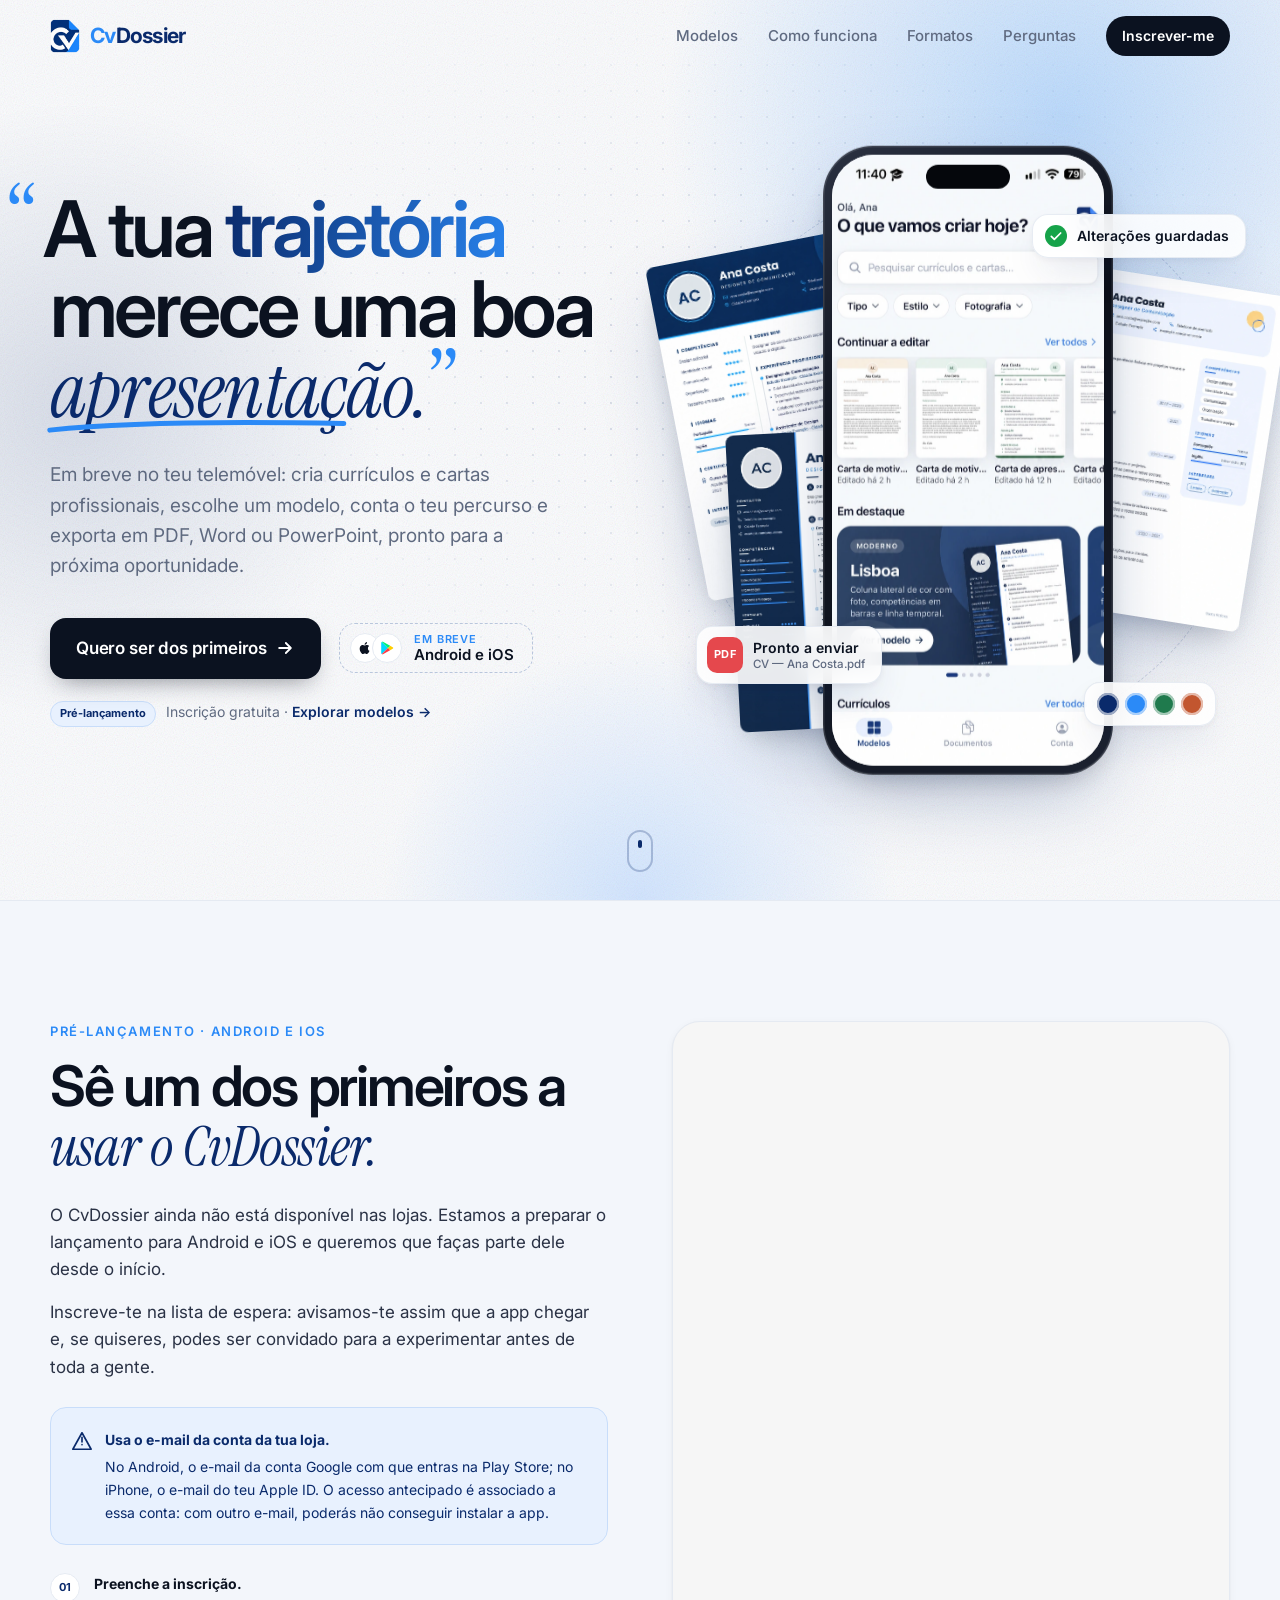
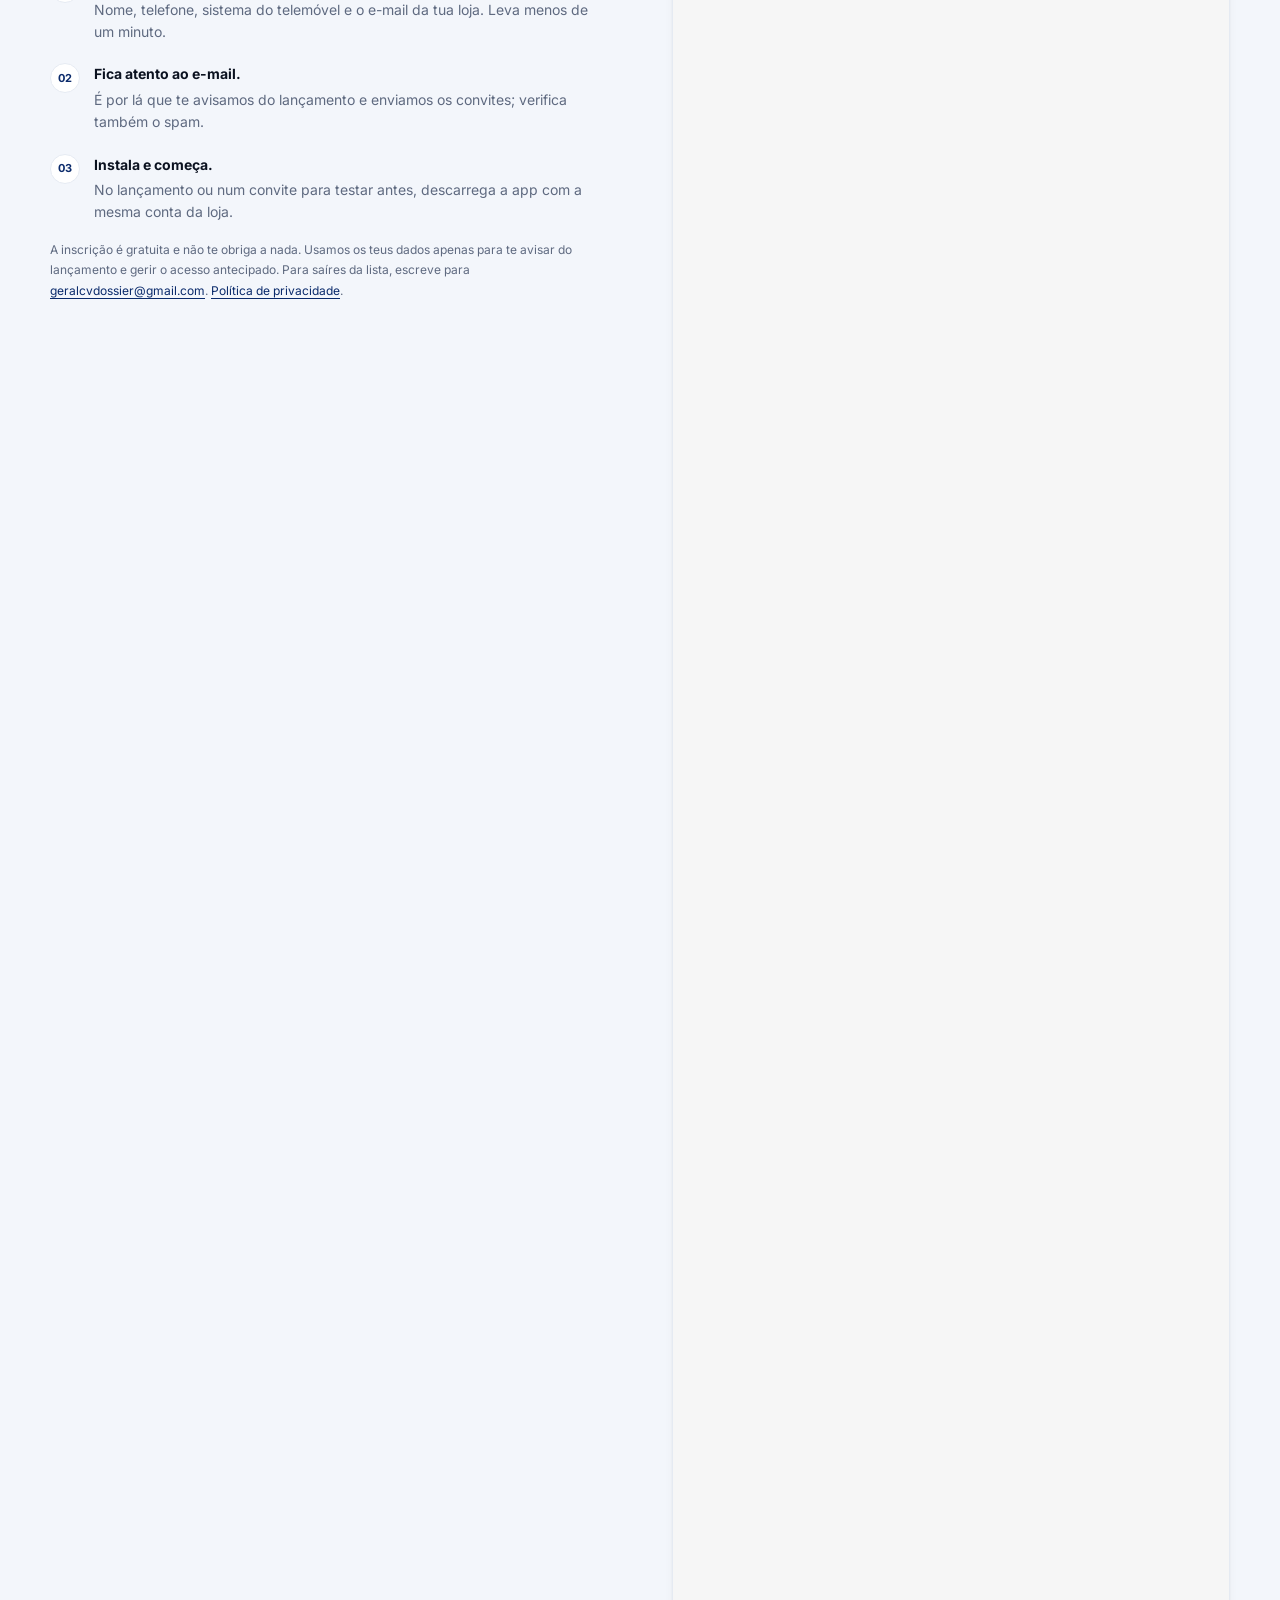
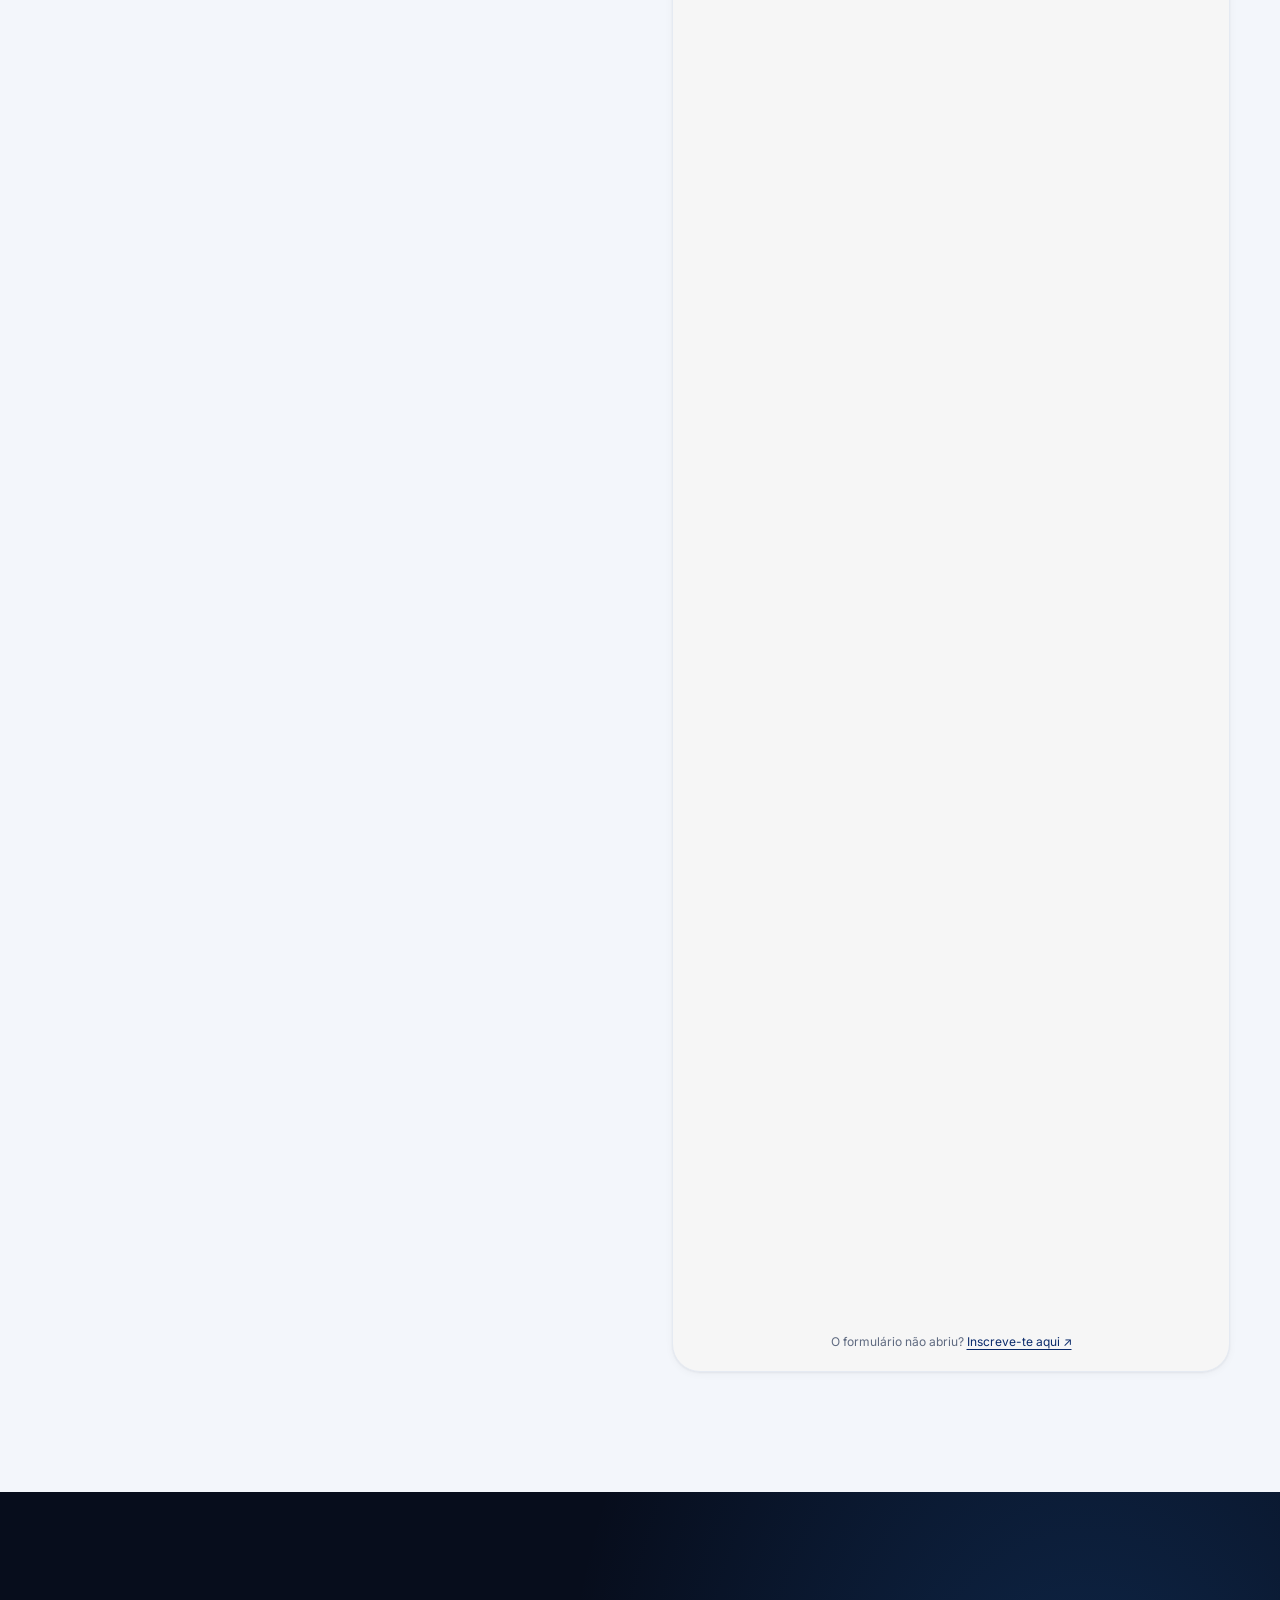
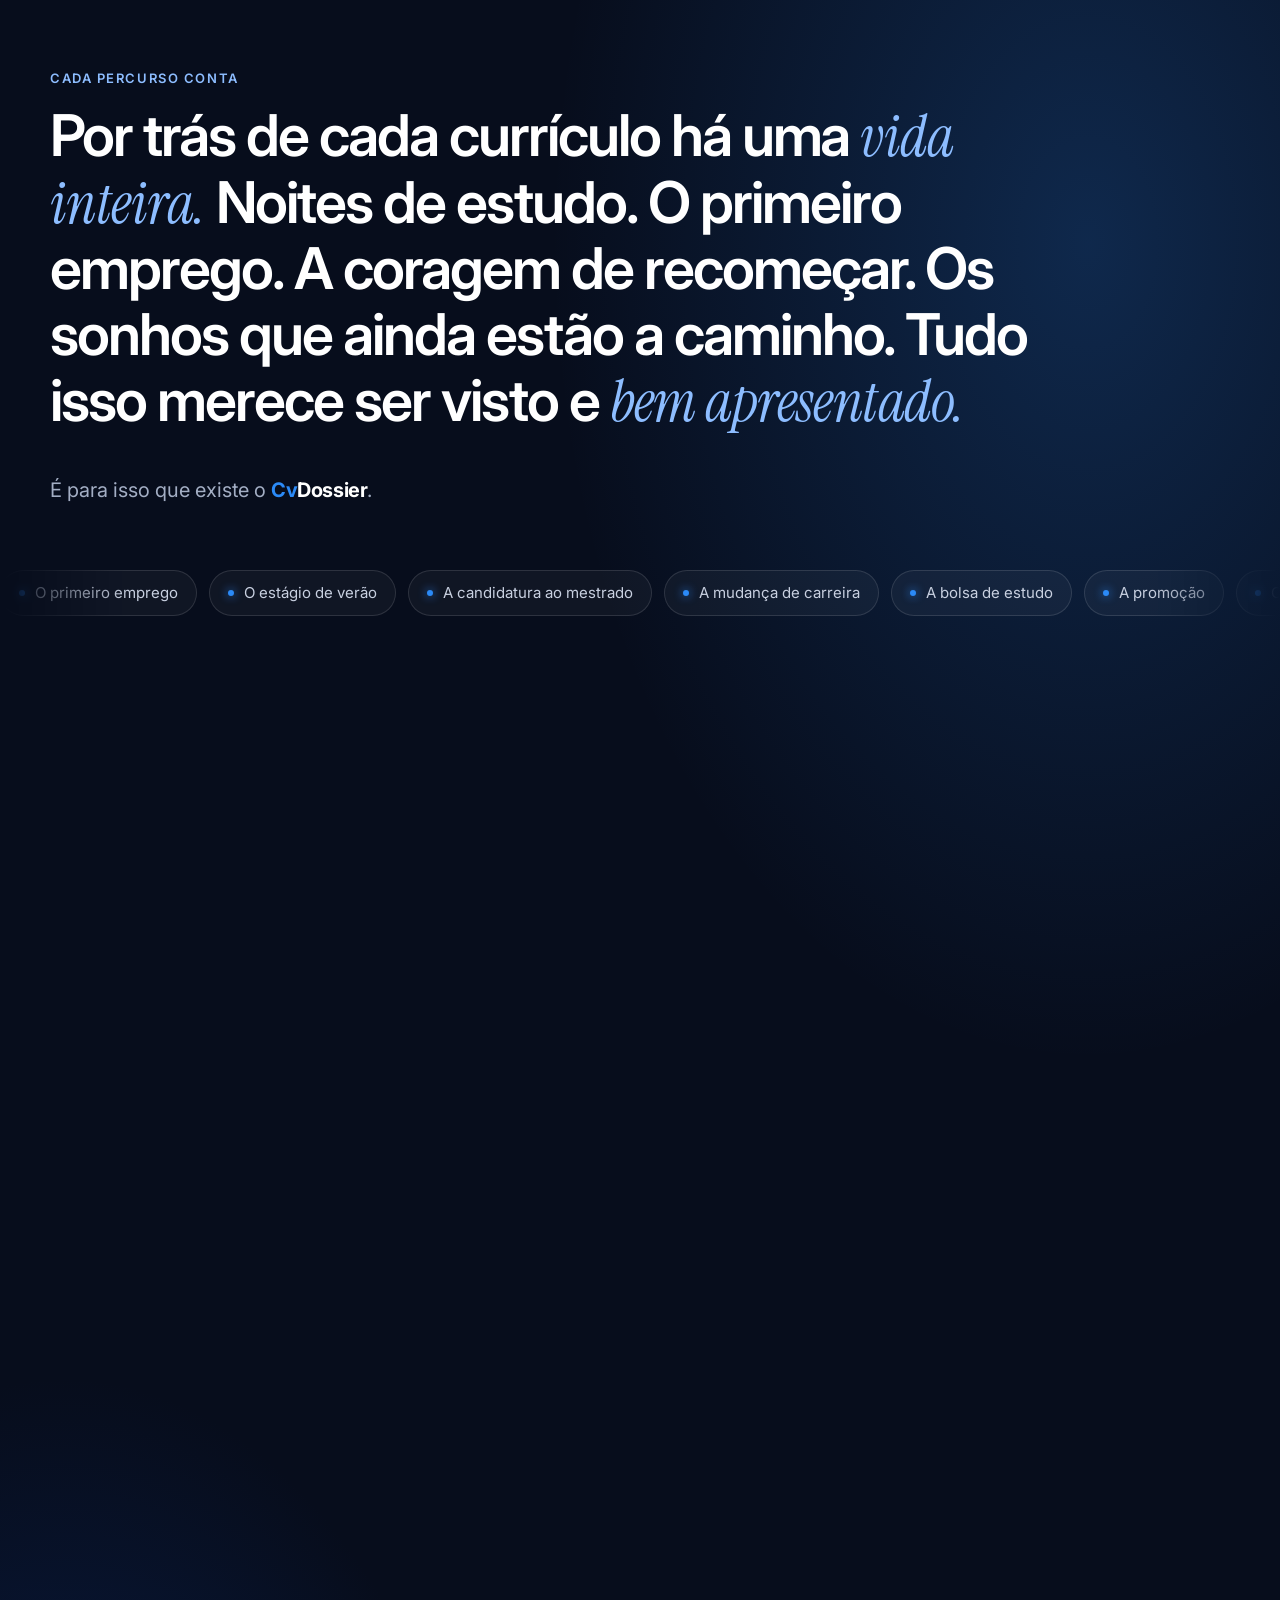
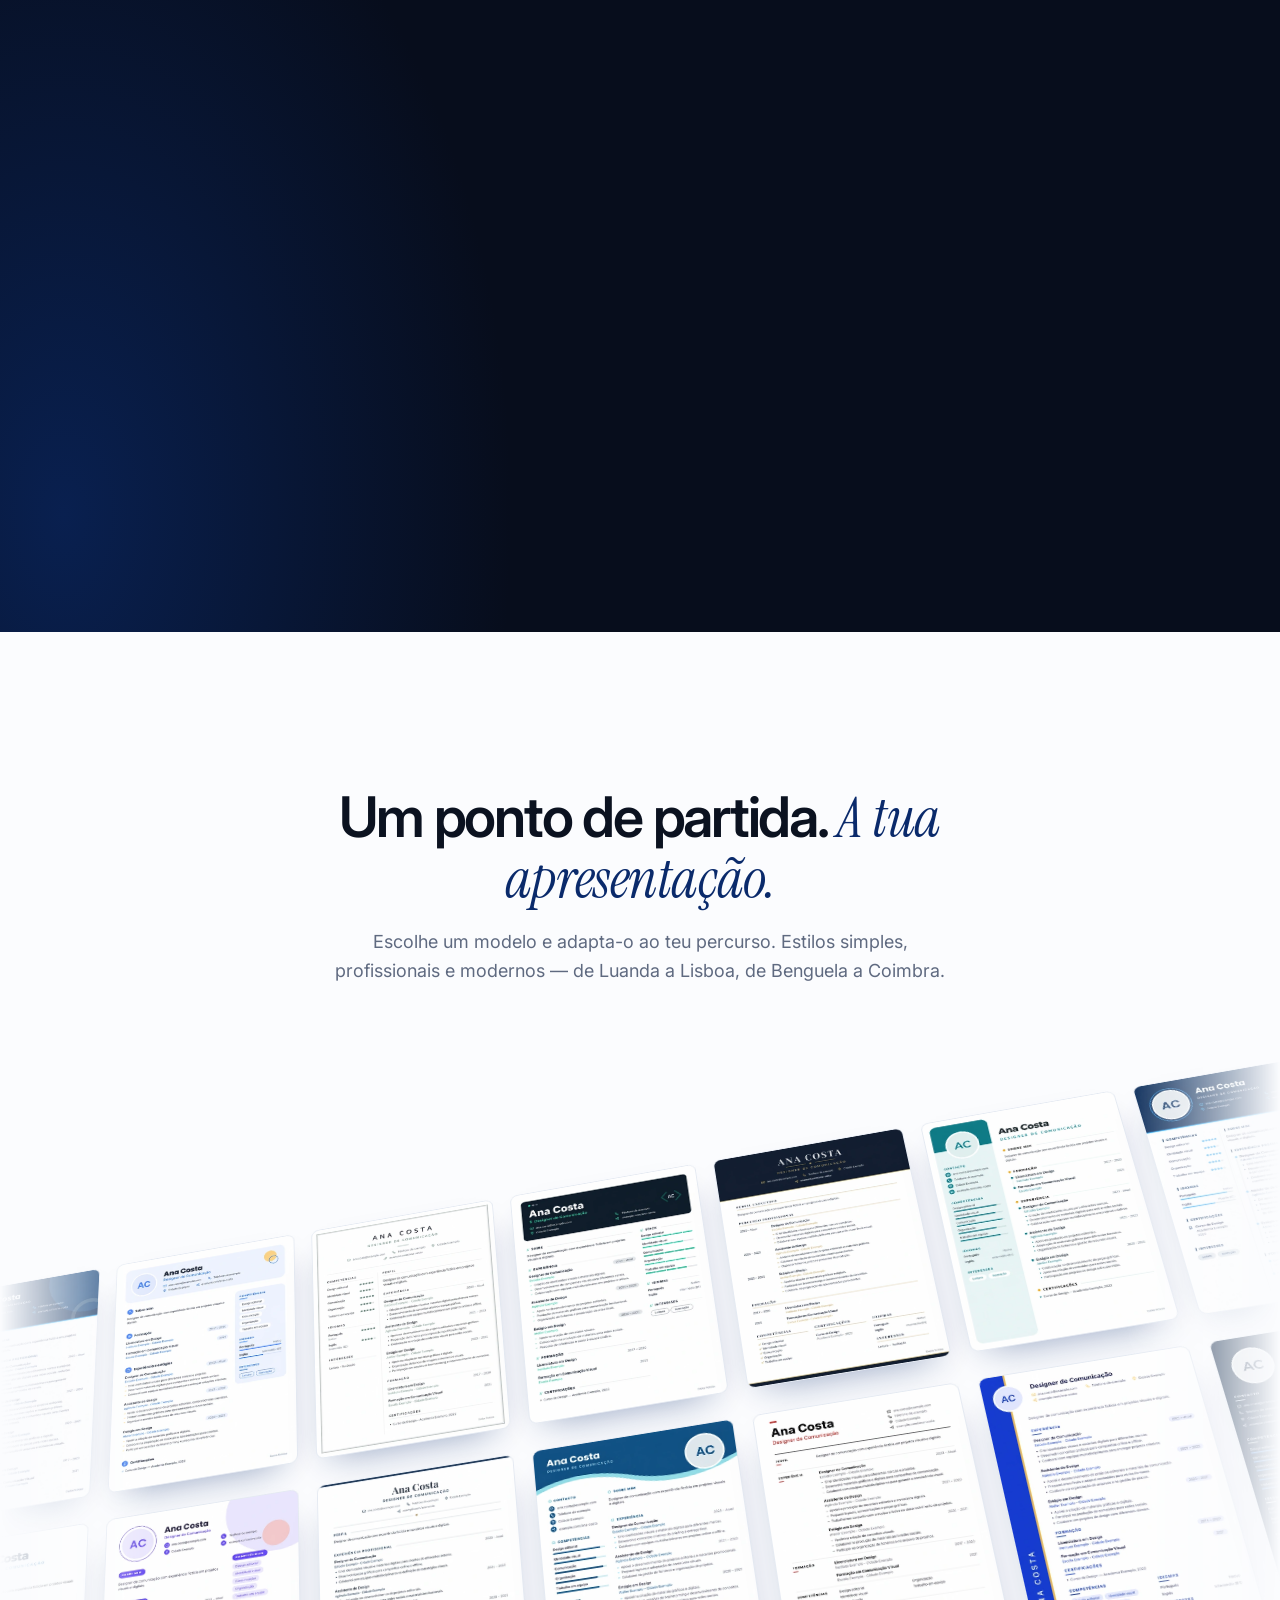
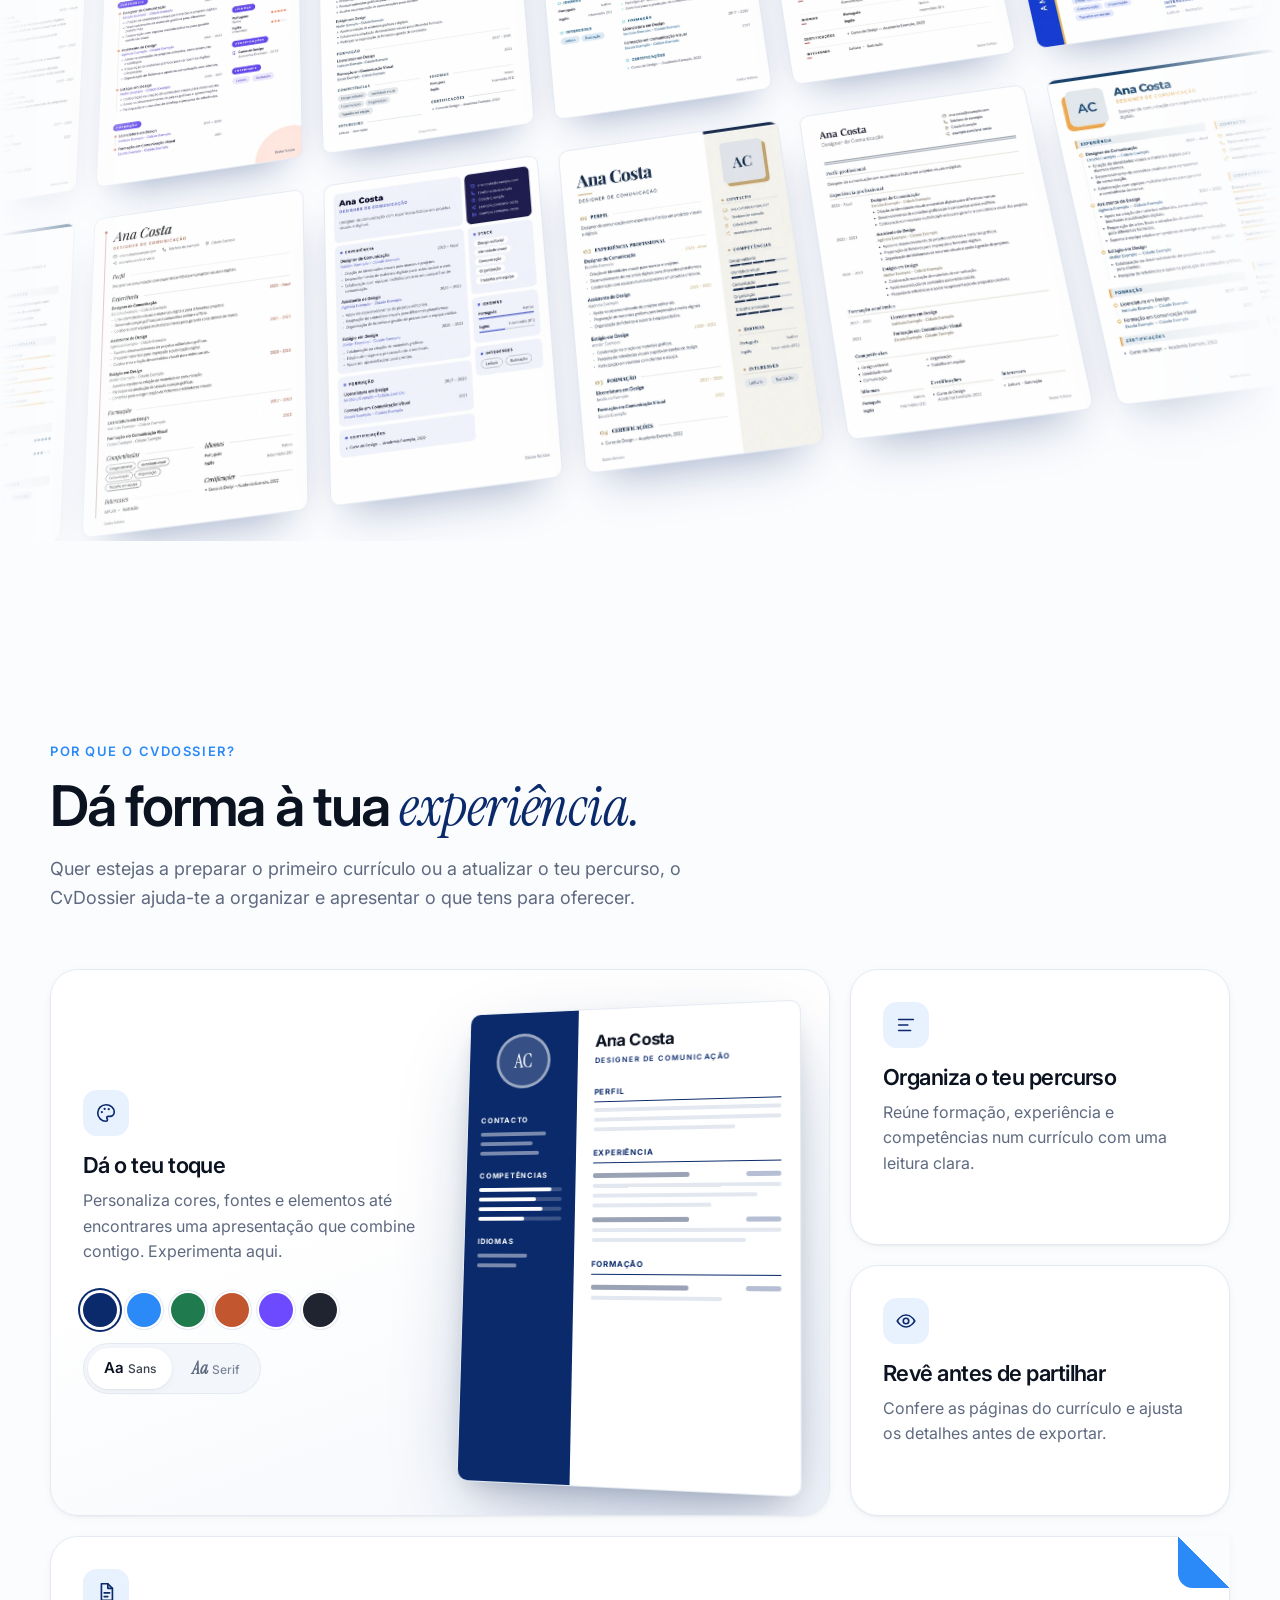
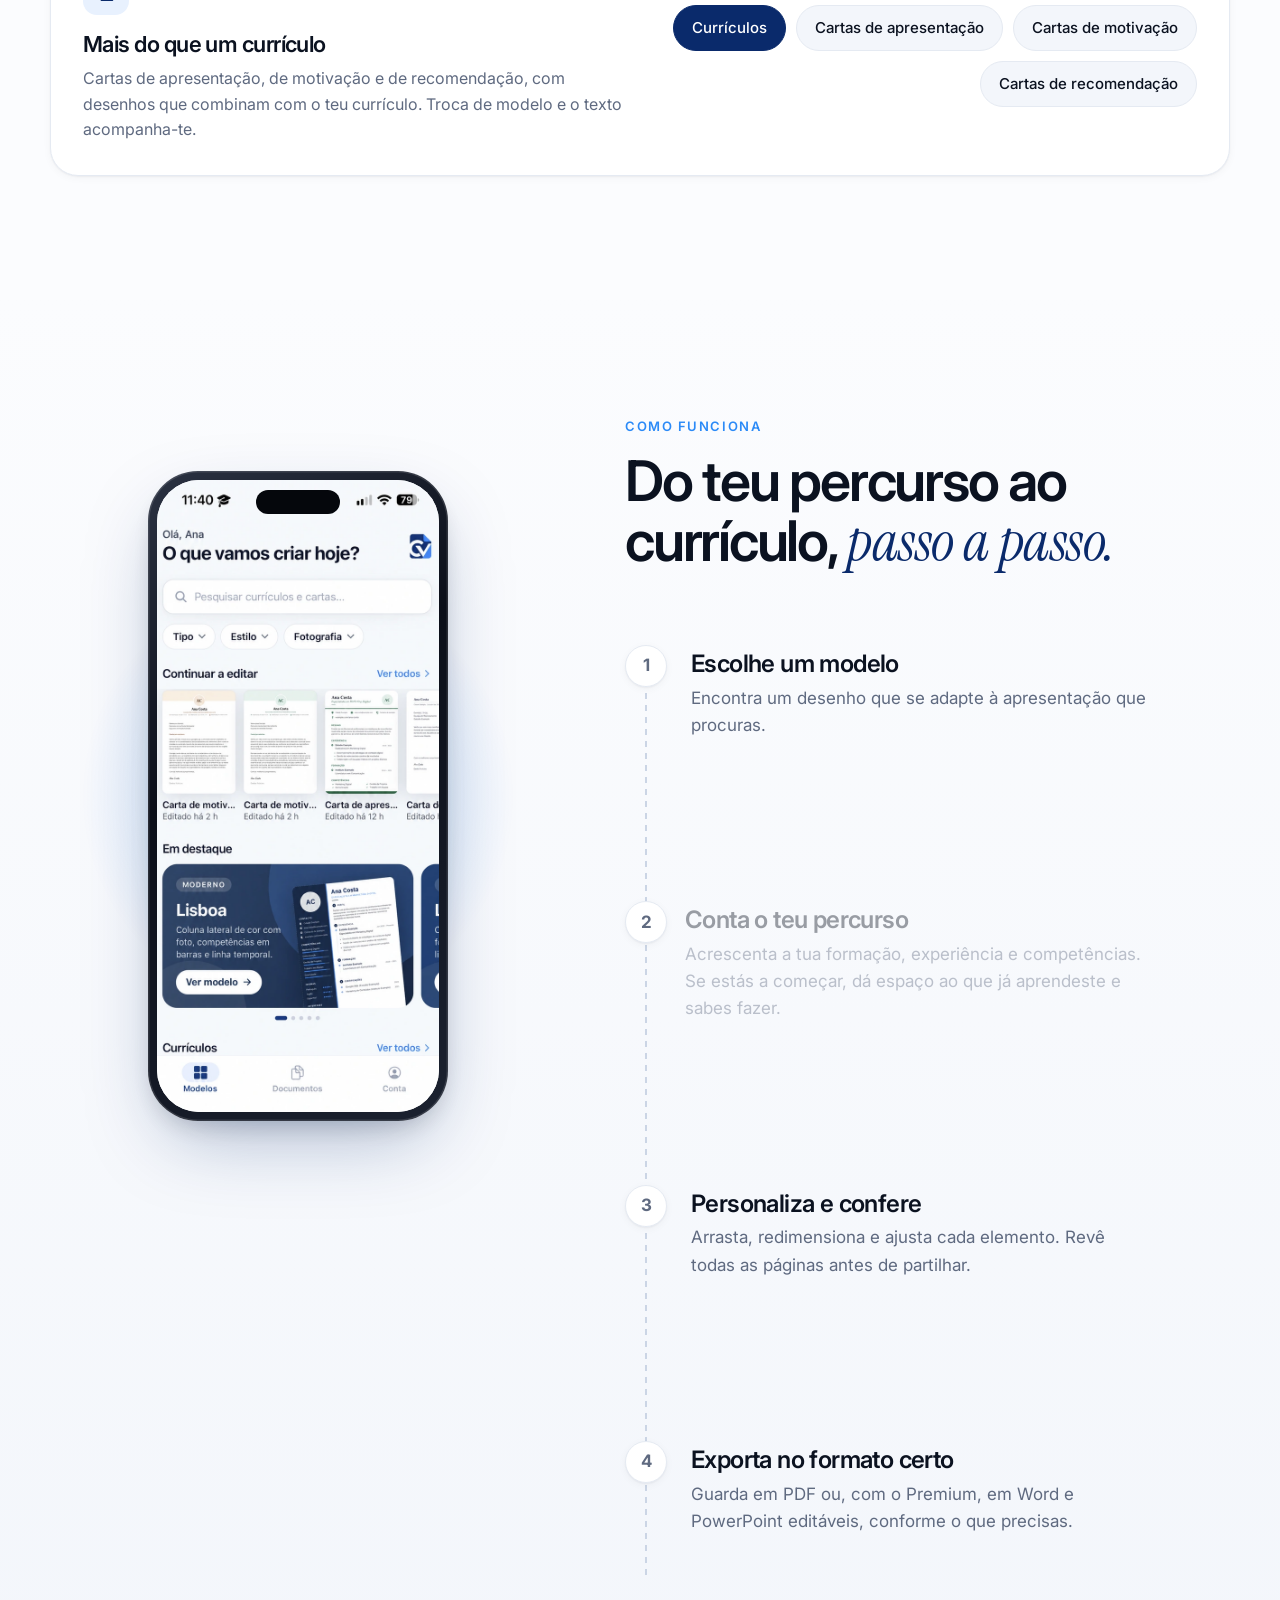
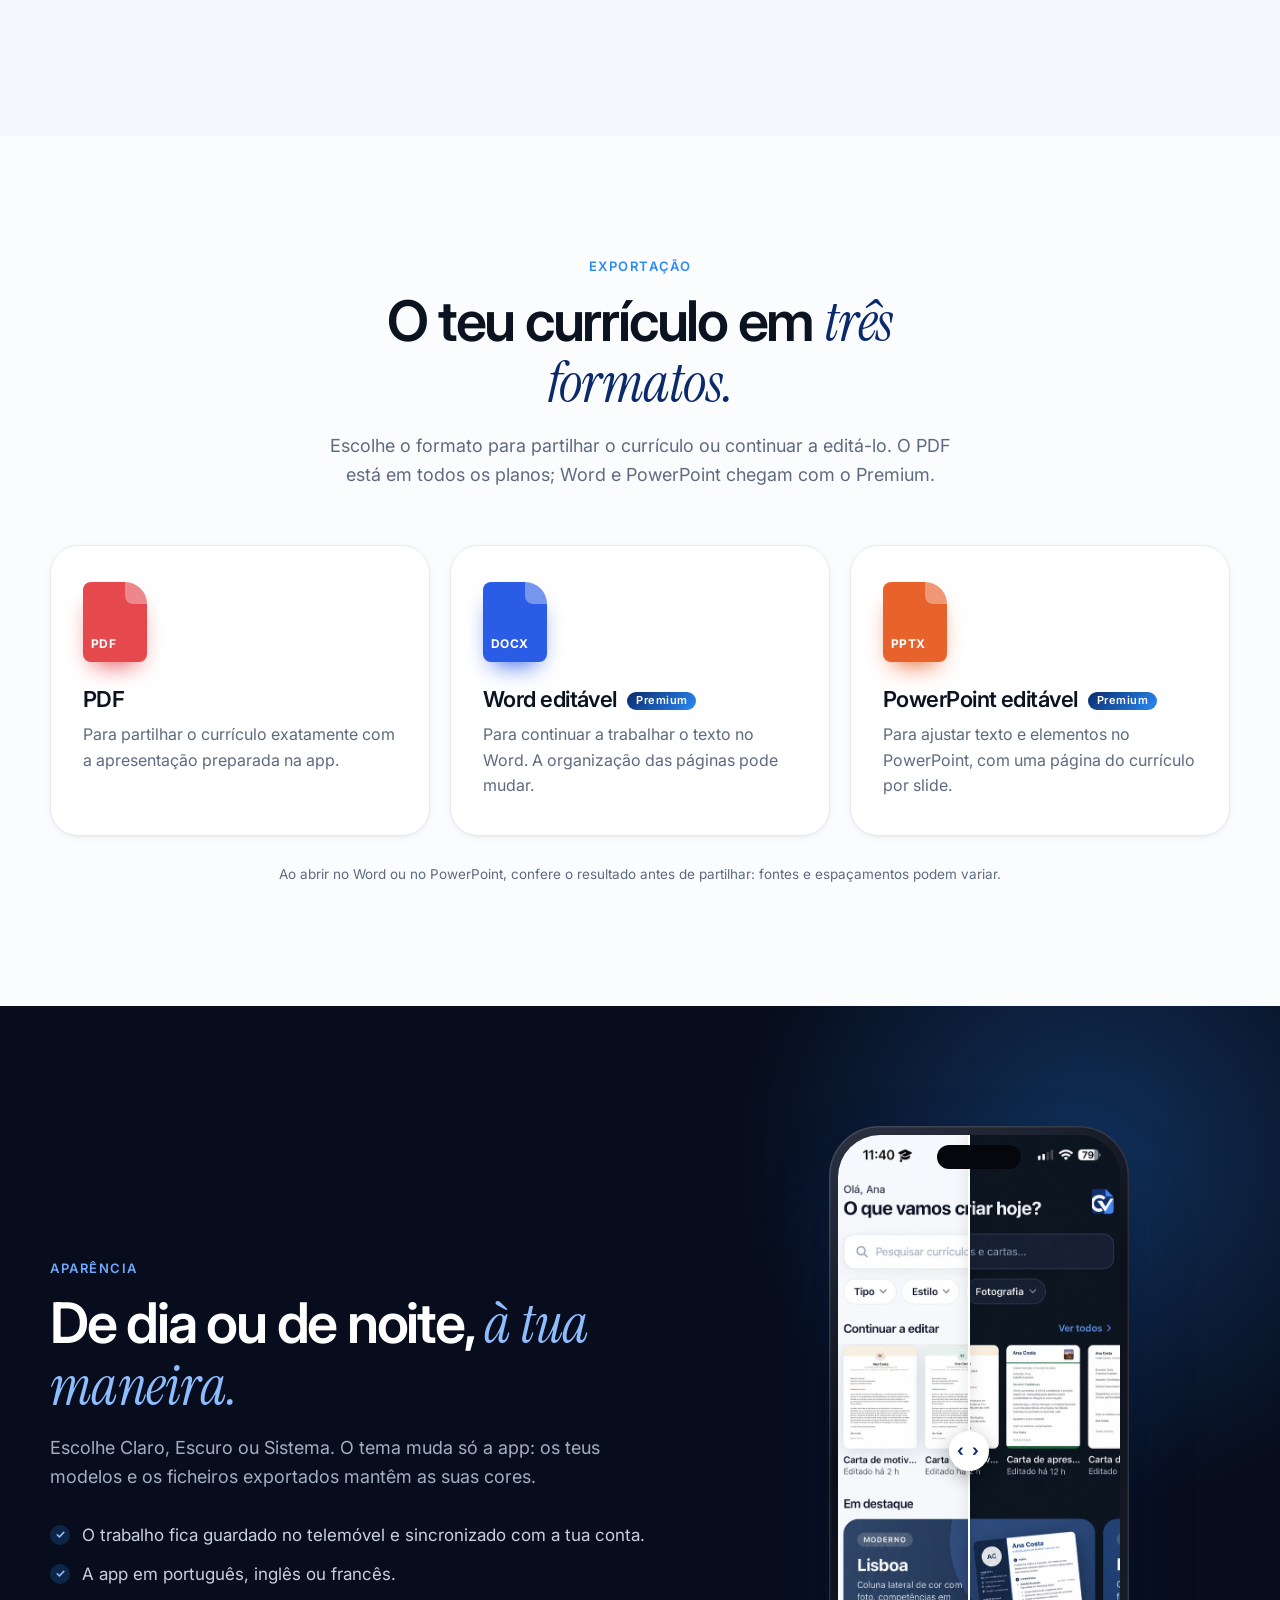
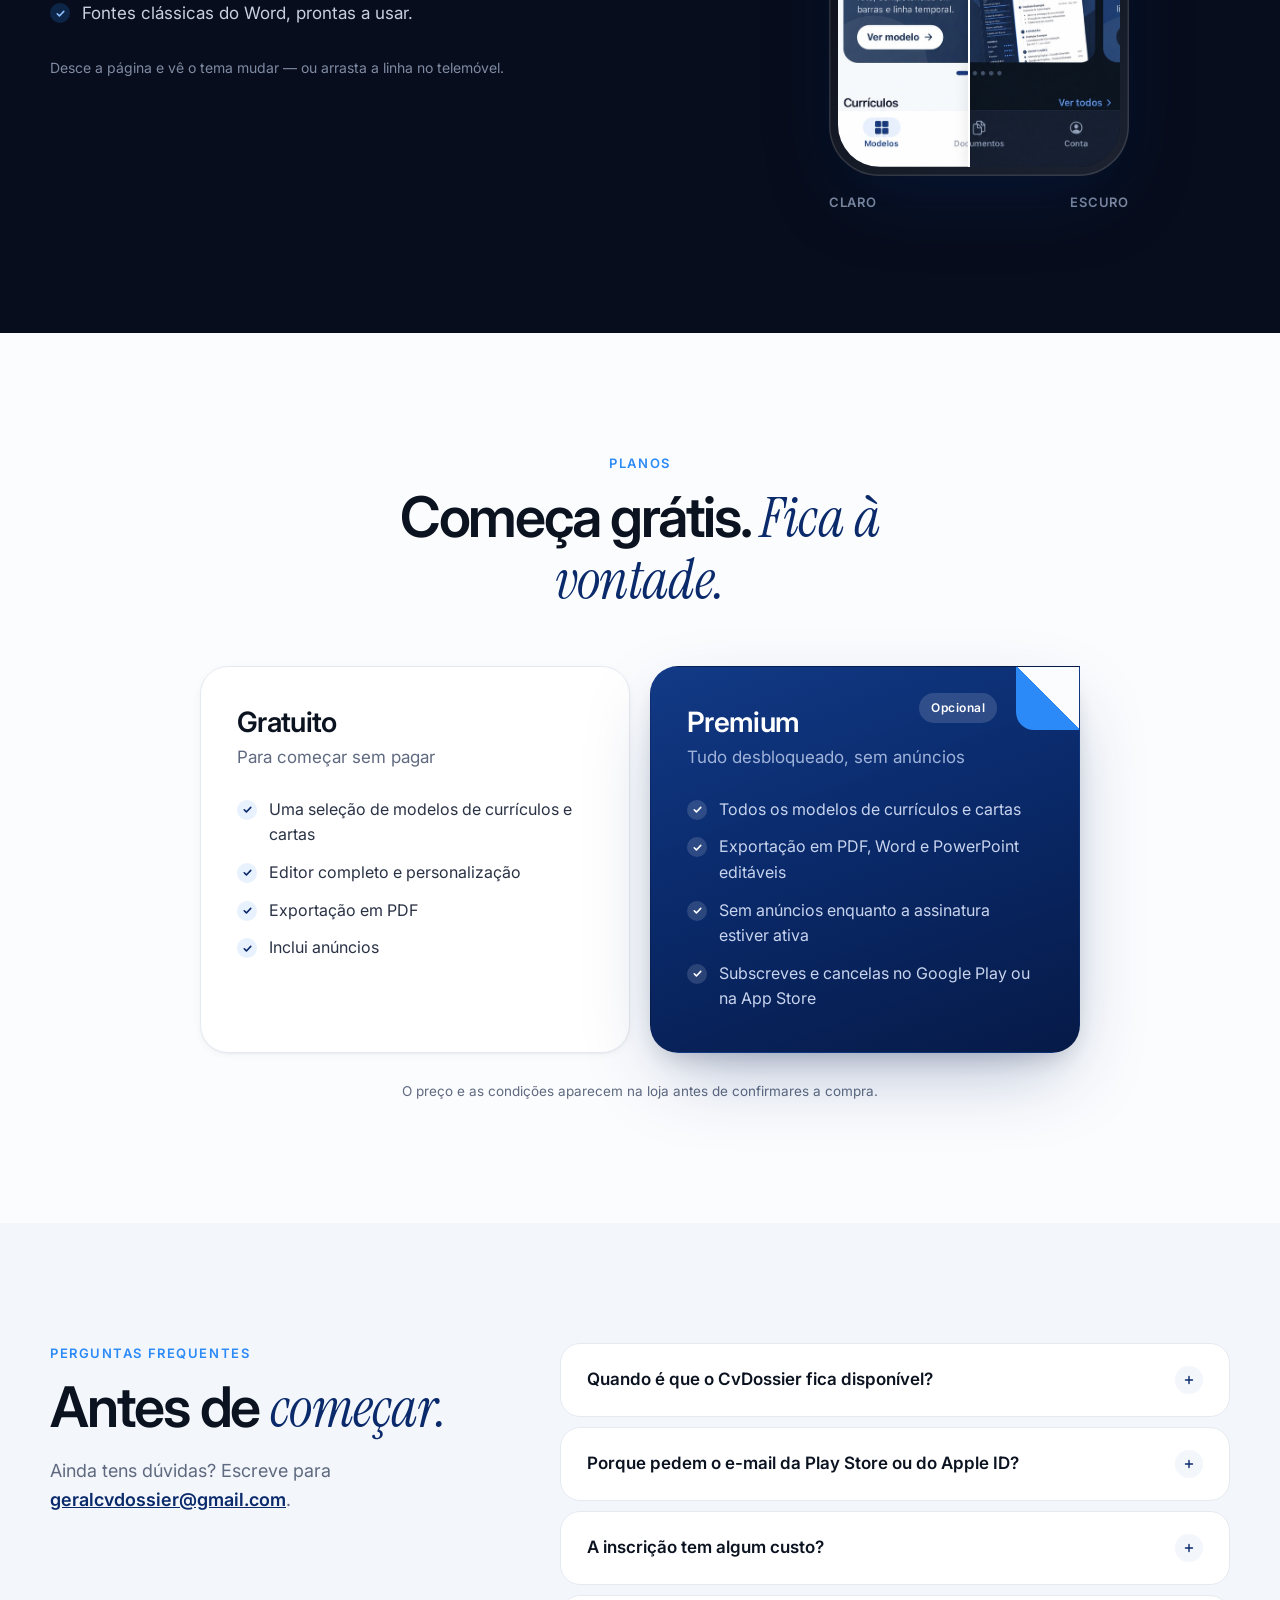
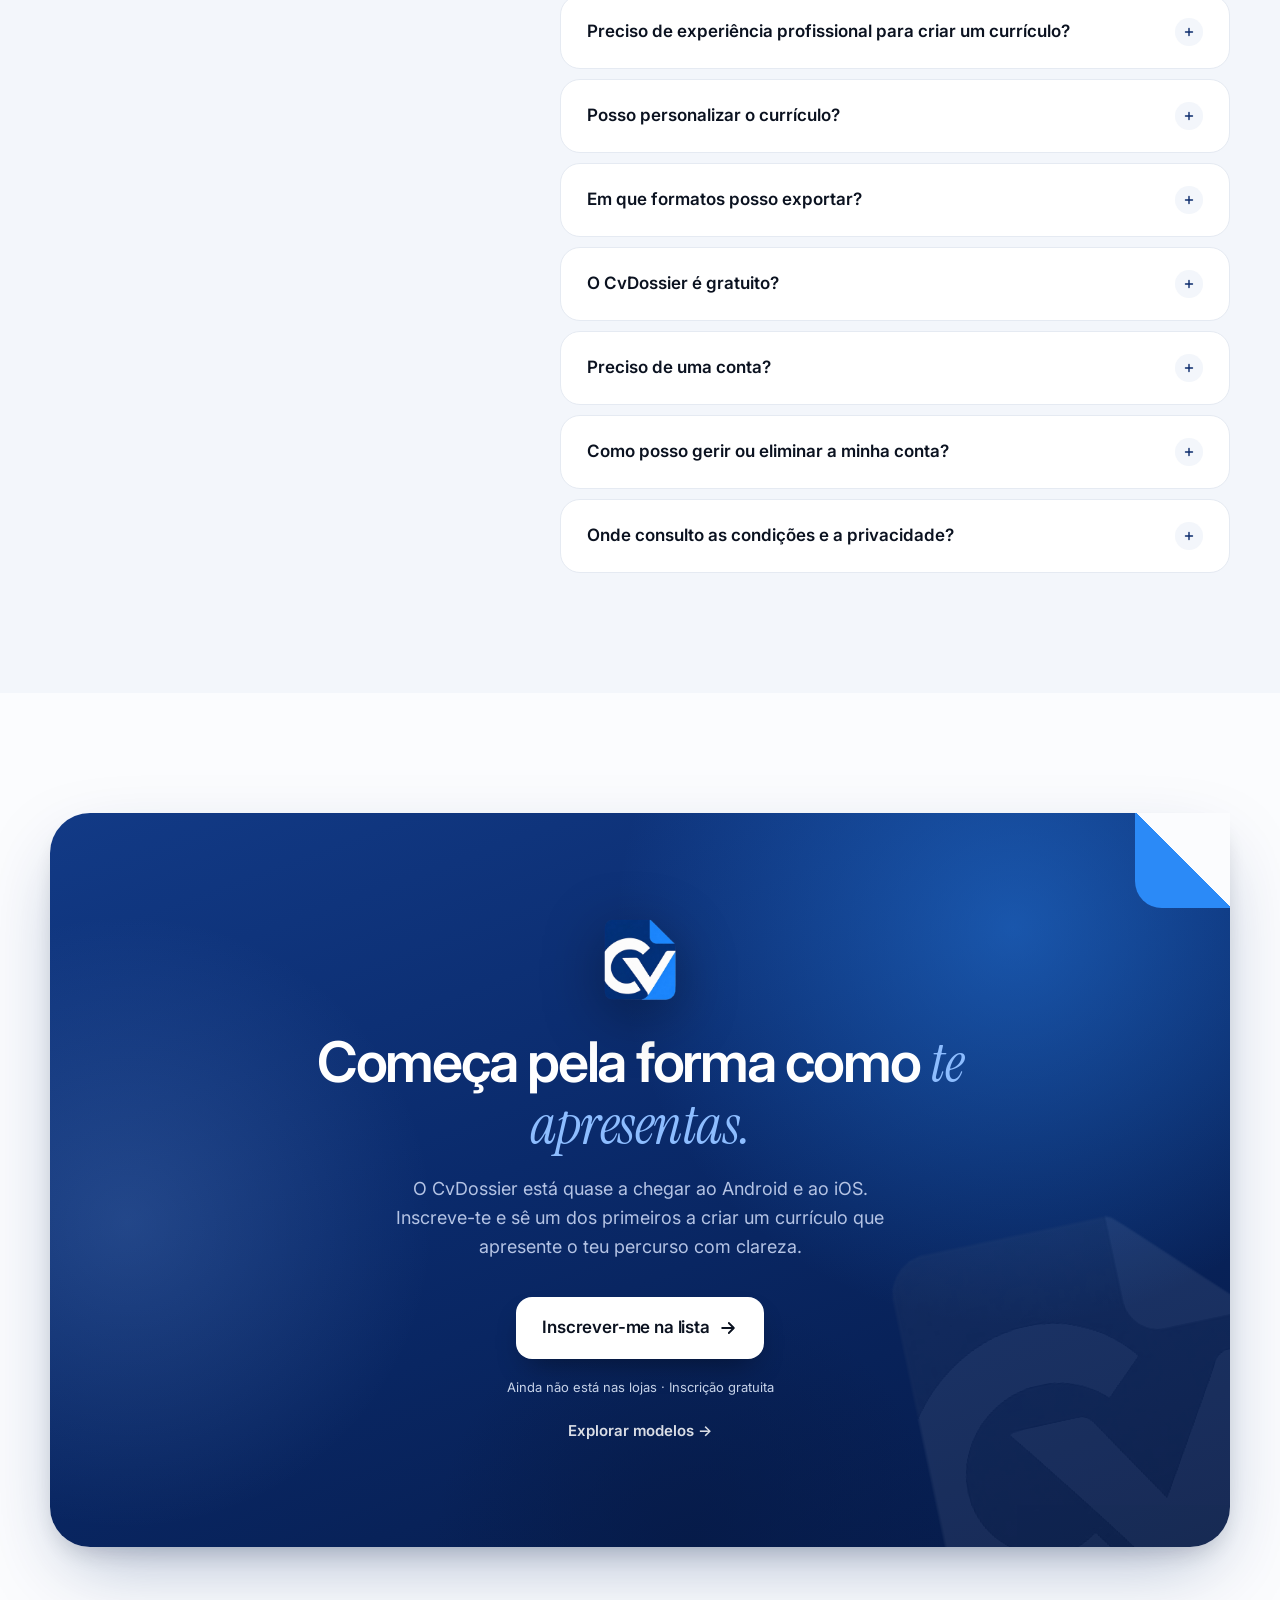
==== commit 8a59ab2a: "11.1v" ====
--- a/index.html
+++ b/index.html
@@ -496,7 +496,7 @@
         <p class="footer-desc">Cria, personaliza e exporta o teu currículo. Em breve para Android e iOS.</p>
         <ul class="socials" aria-label="Redes sociais do CvDossier">
           <li><a class="social social-instagram" href="https://www.instagram.com/cvdossier.app" target="_blank" rel="noopener noreferrer" aria-label="Instagram"><svg viewBox="0 0 24 24" aria-hidden="true"><rect x="3" y="3" width="18" height="18" rx="5.2" fill="none" stroke="currentColor" stroke-width="2"/><circle cx="12" cy="12" r="4.1" fill="none" stroke="currentColor" stroke-width="2"/><circle cx="17.4" cy="6.6" r="1.2" fill="currentColor"/></svg></a></li>
-          <li><a class="social social-facebook" href="https://www.facebook.com/share/14si4mekNPp/" target="_blank" rel="noopener noreferrer" aria-label="Facebook"><svg viewBox="0 0 24 24" aria-hidden="true"><path fill="currentColor" d="M13.6 21.5v-8.2h2.8l.4-3.3h-3.2V7.9c0-.9.3-1.6 1.6-1.6H17V3.4c-.3 0-1.3-.1-2.5-.1-2.5 0-4.2 1.5-4.2 4.3V10H7.5v3.3h2.8v8.2h3.3Z"/></svg></a></li>
+          <li><a class="social social-facebook" href="https://www.facebook.com/share/1A5DA8bvFd/" target="_blank" rel="noopener noreferrer" aria-label="Facebook"><svg viewBox="0 0 24 24" aria-hidden="true"><path fill="currentColor" d="M13.6 21.5v-8.2h2.8l.4-3.3h-3.2V7.9c0-.9.3-1.6 1.6-1.6H17V3.4c-.3 0-1.3-.1-2.5-.1-2.5 0-4.2 1.5-4.2 4.3V10H7.5v3.3h2.8v8.2h3.3Z"/></svg></a></li>
           <li><a class="social social-tiktok" href="https://www.tiktok.com/@cvdossier.app" target="_blank" rel="noopener noreferrer" aria-label="TikTok"><svg viewBox="0 0 24 24" aria-hidden="true"><path fill="currentColor" d="M16.6 2.5h-3.3v12.9a2.8 2.8 0 1 1-2.8-2.8c.3 0 .6 0 .9.1V9.4a6.1 6.1 0 1 0 5.2 6V8.9a7.8 7.8 0 0 0 4.5 1.4V7a4.5 4.5 0 0 1-4.5-4.5Z"/></svg></a></li>
           <li><a class="social social-linkedin" href="https://www.linkedin.com/company/cvdossierapp/" target="_blank" rel="noopener noreferrer" aria-label="LinkedIn"><svg viewBox="0 0 24 24" aria-hidden="true"><circle cx="5.2" cy="5.3" r="2.1" fill="currentColor"/><path fill="currentColor" d="M3.4 9h3.6v11.5H3.4zM9.3 9h3.5v1.6c.5-.9 1.7-1.9 3.6-1.9 3.6 0 4.3 2.4 4.3 5.4v6.4h-3.6v-5.7c0-1.4 0-3.1-1.9-3.1s-2.2 1.5-2.2 3v5.8H9.3z"/></svg></a></li>
           <li><a class="social social-youtube" href="https://youtube.com/@cvdossierapp" target="_blank" rel="noopener noreferrer" aria-label="YouTube"><svg viewBox="0 0 24 24" aria-hidden="true"><path fill="currentColor" fill-rule="evenodd" d="M21.6 7.3a2.6 2.6 0 0 0-1.8-1.8C18.2 5 12 5 12 5s-6.2 0-7.8.5a2.6 2.6 0 0 0-1.8 1.8C2 8.9 2 12 2 12s0 3.1.4 4.7a2.6 2.6 0 0 0 1.8 1.8C5.8 19 12 19 12 19s6.2 0 7.8-.5a2.6 2.6 0 0 0 1.8-1.8c.4-1.6.4-4.7.4-4.7s0-3.1-.4-4.7ZM10 15V9l5.2 3L10 15Z"/></svg></a></li>
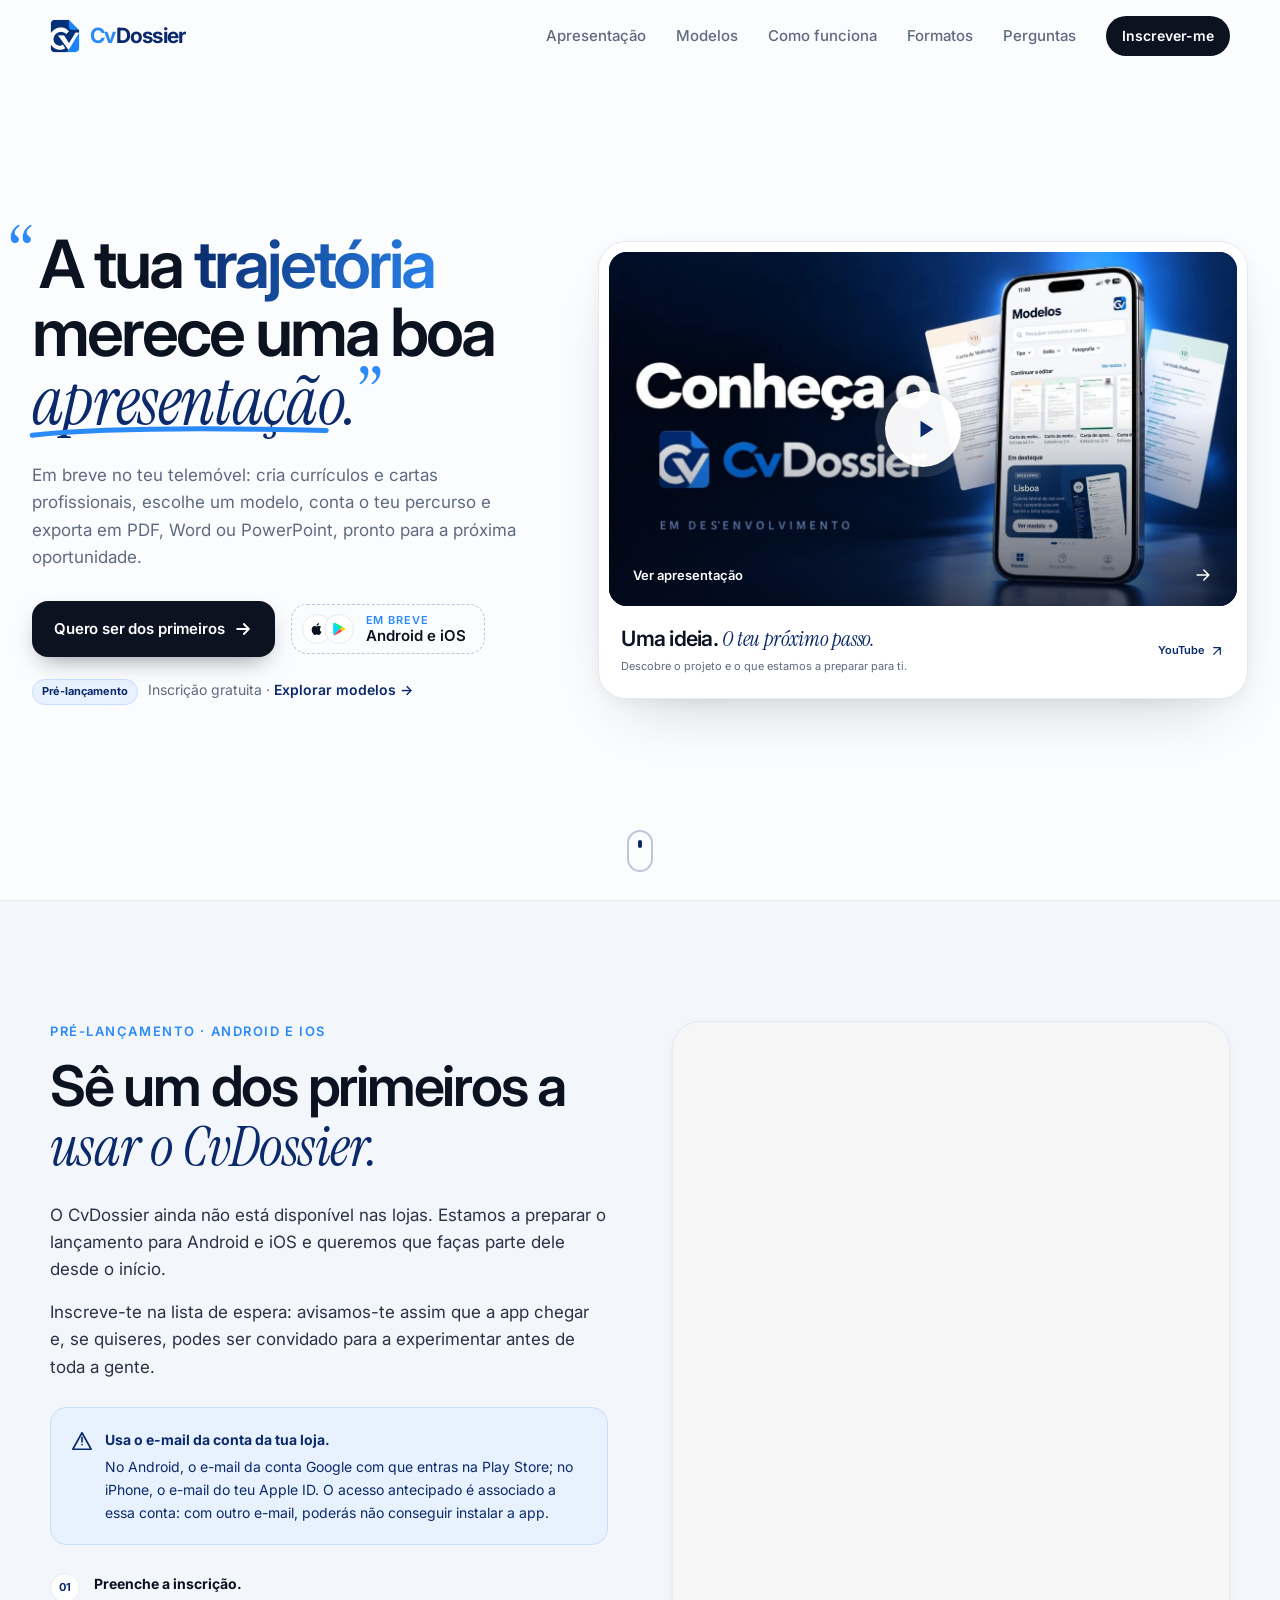
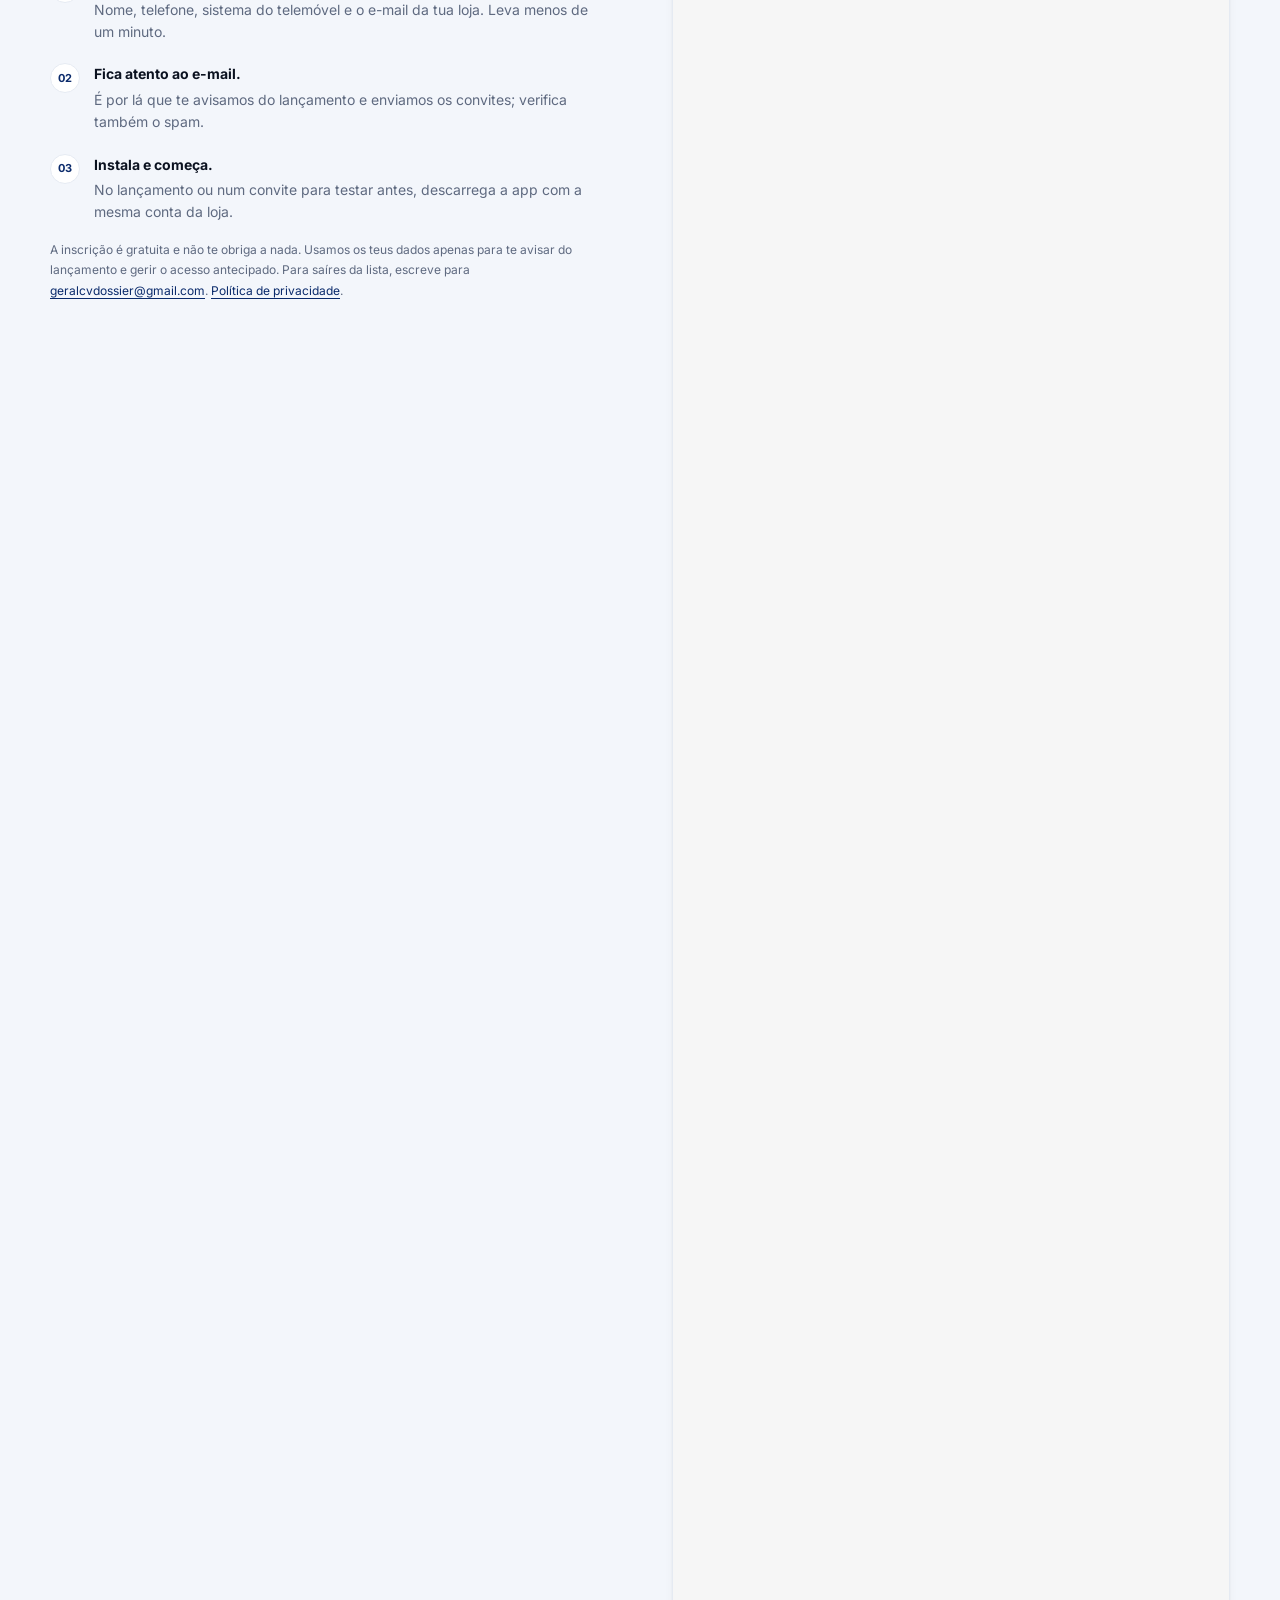
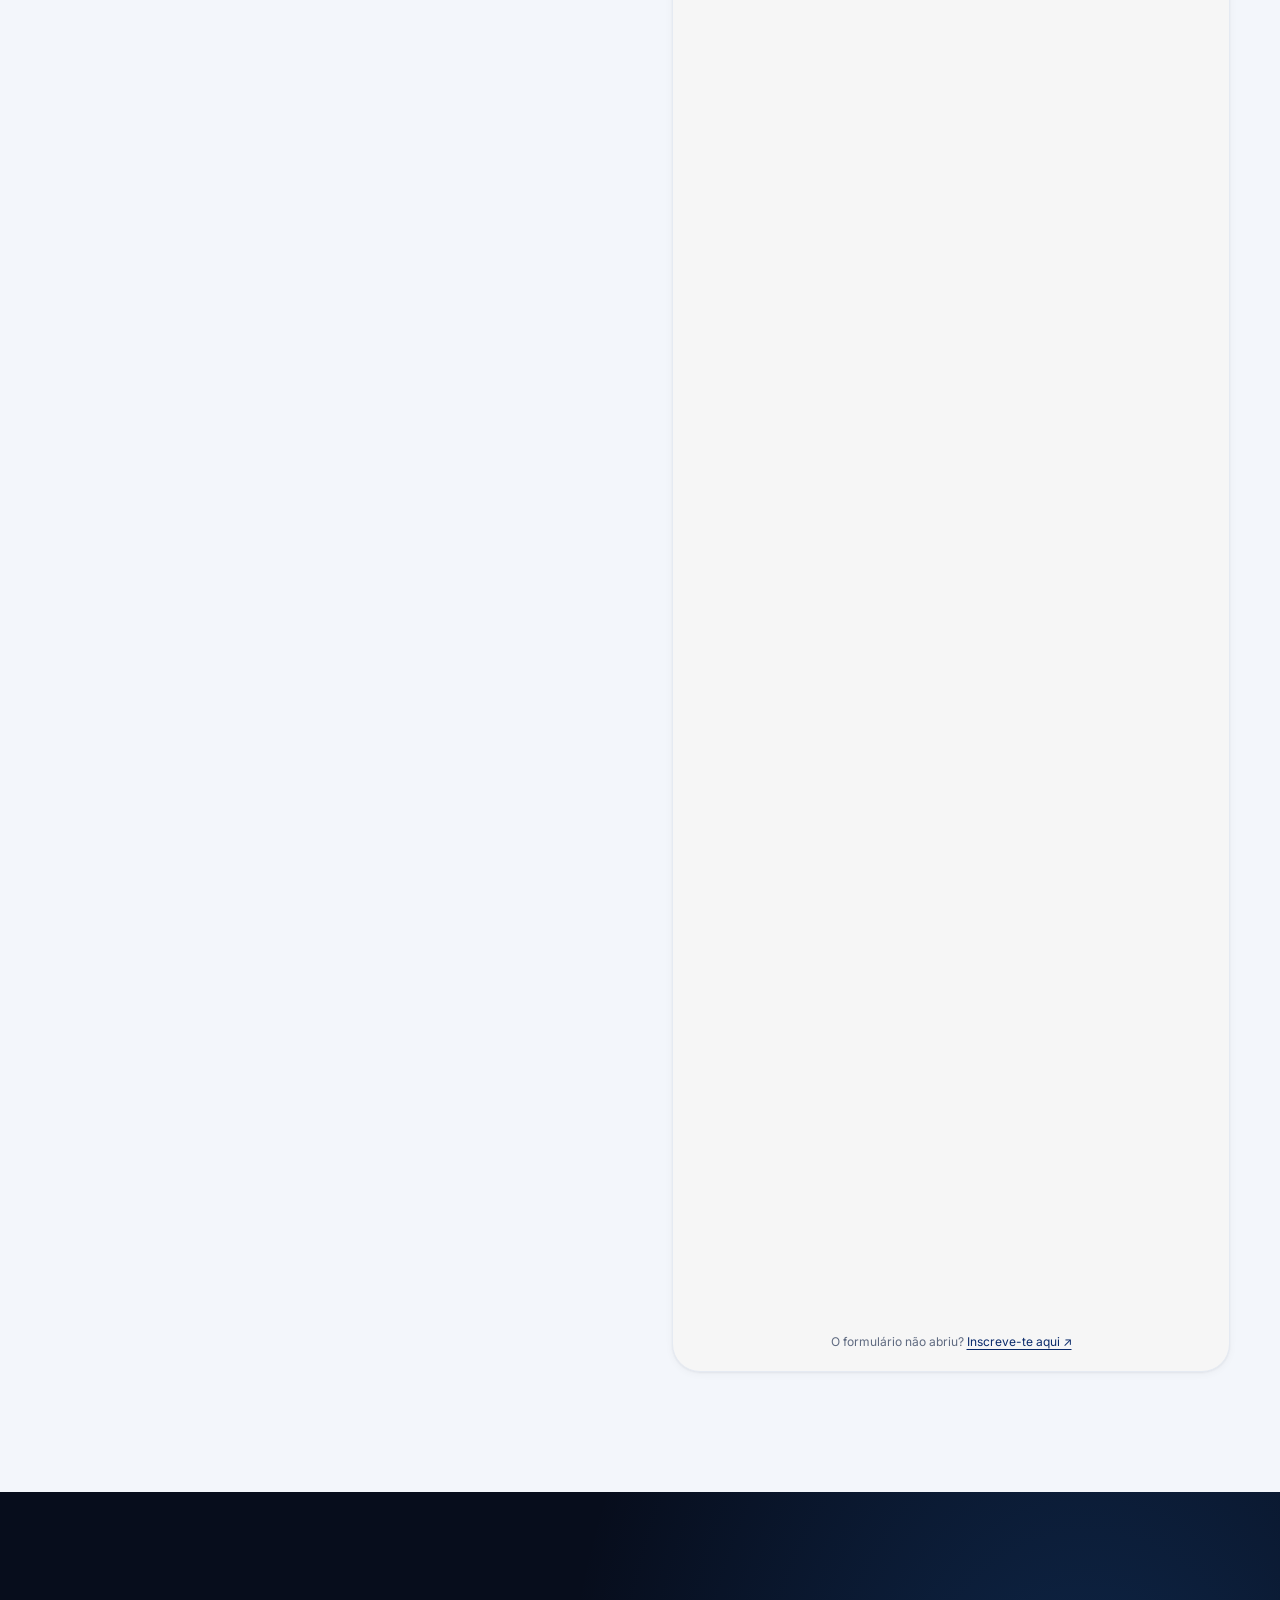
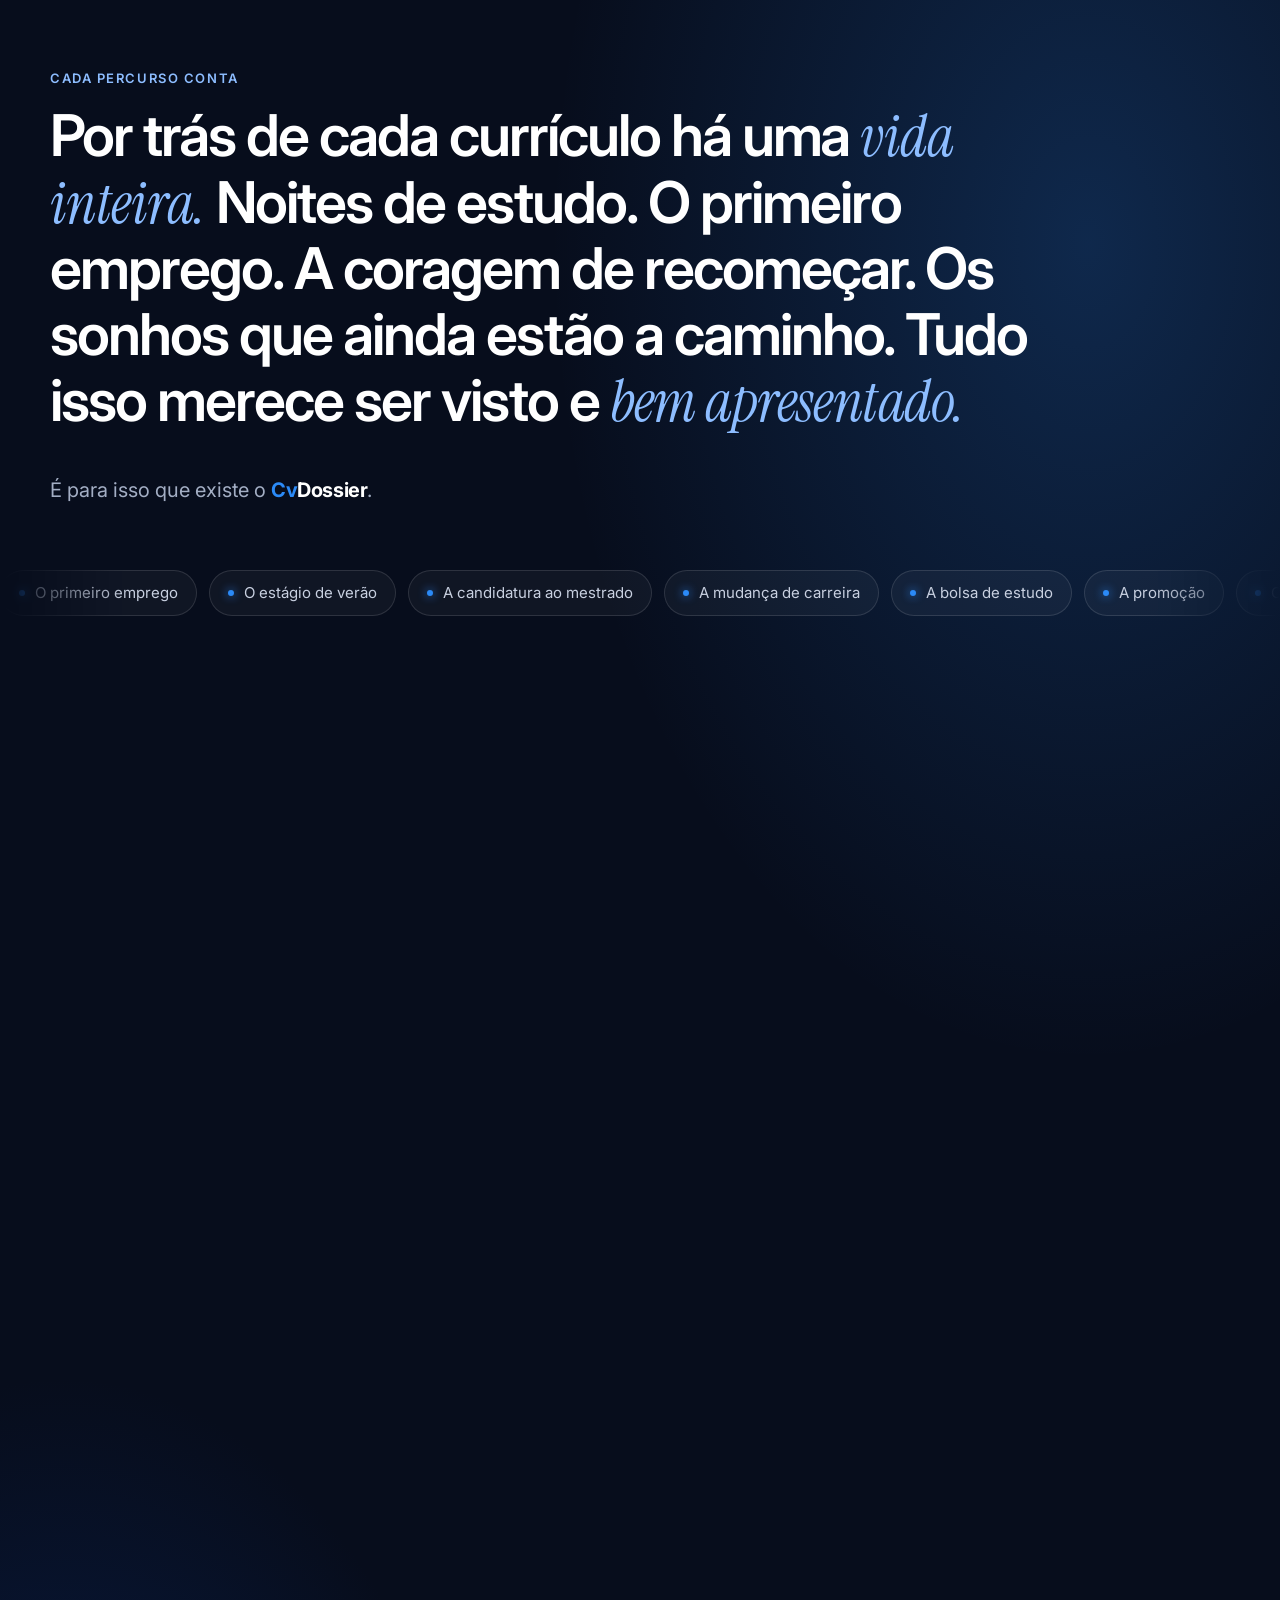
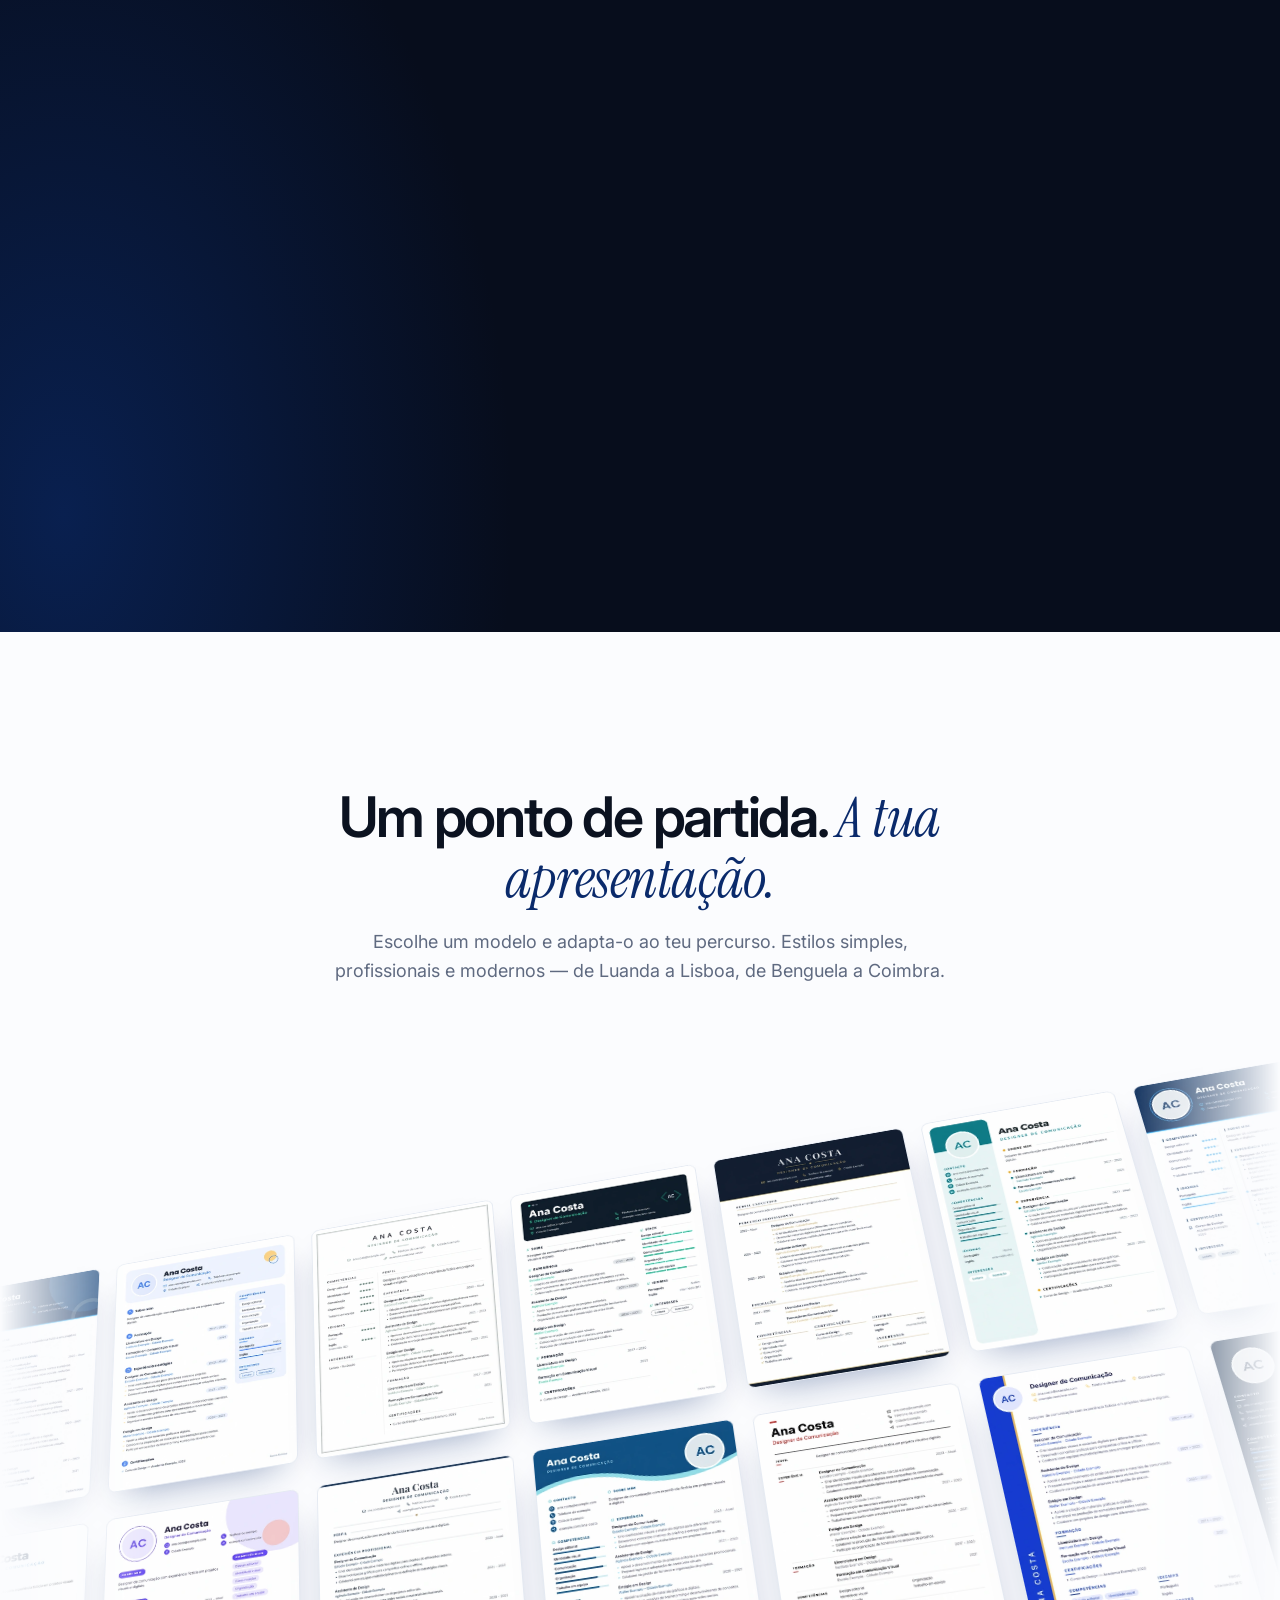
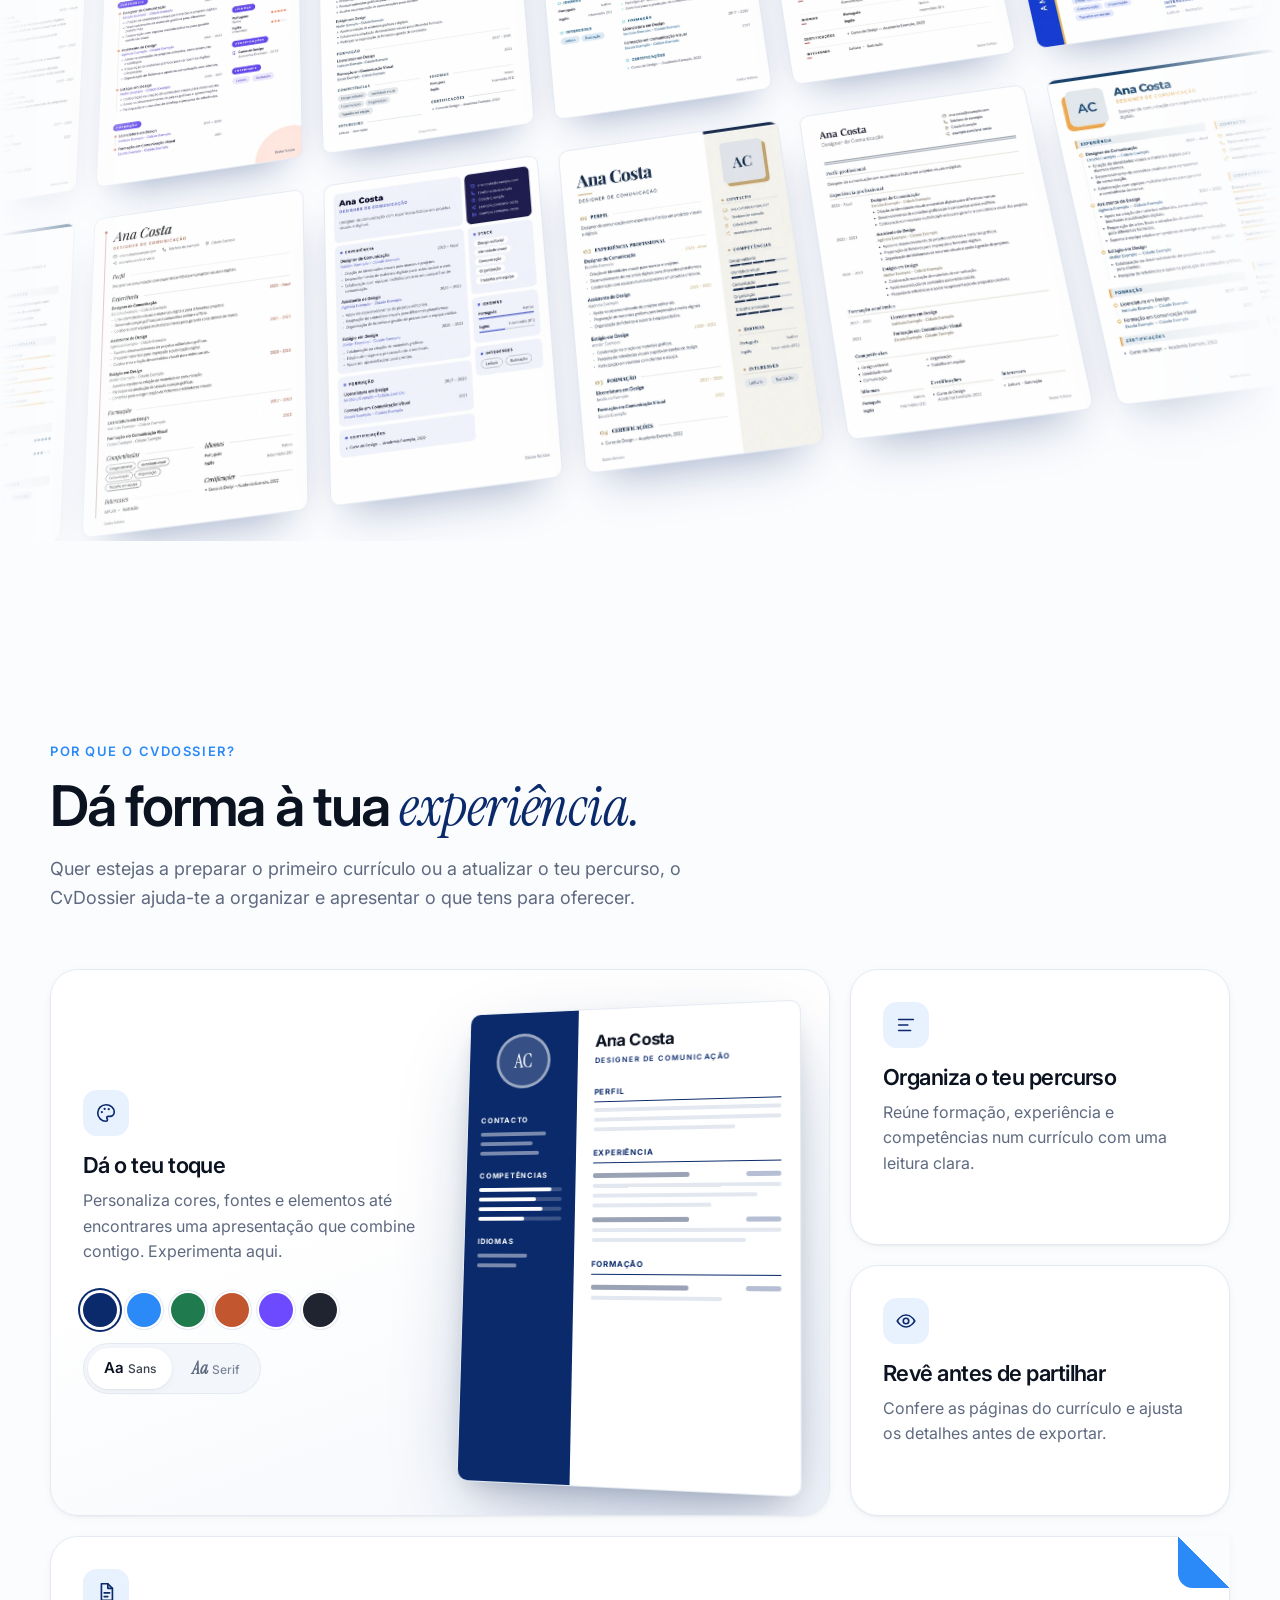
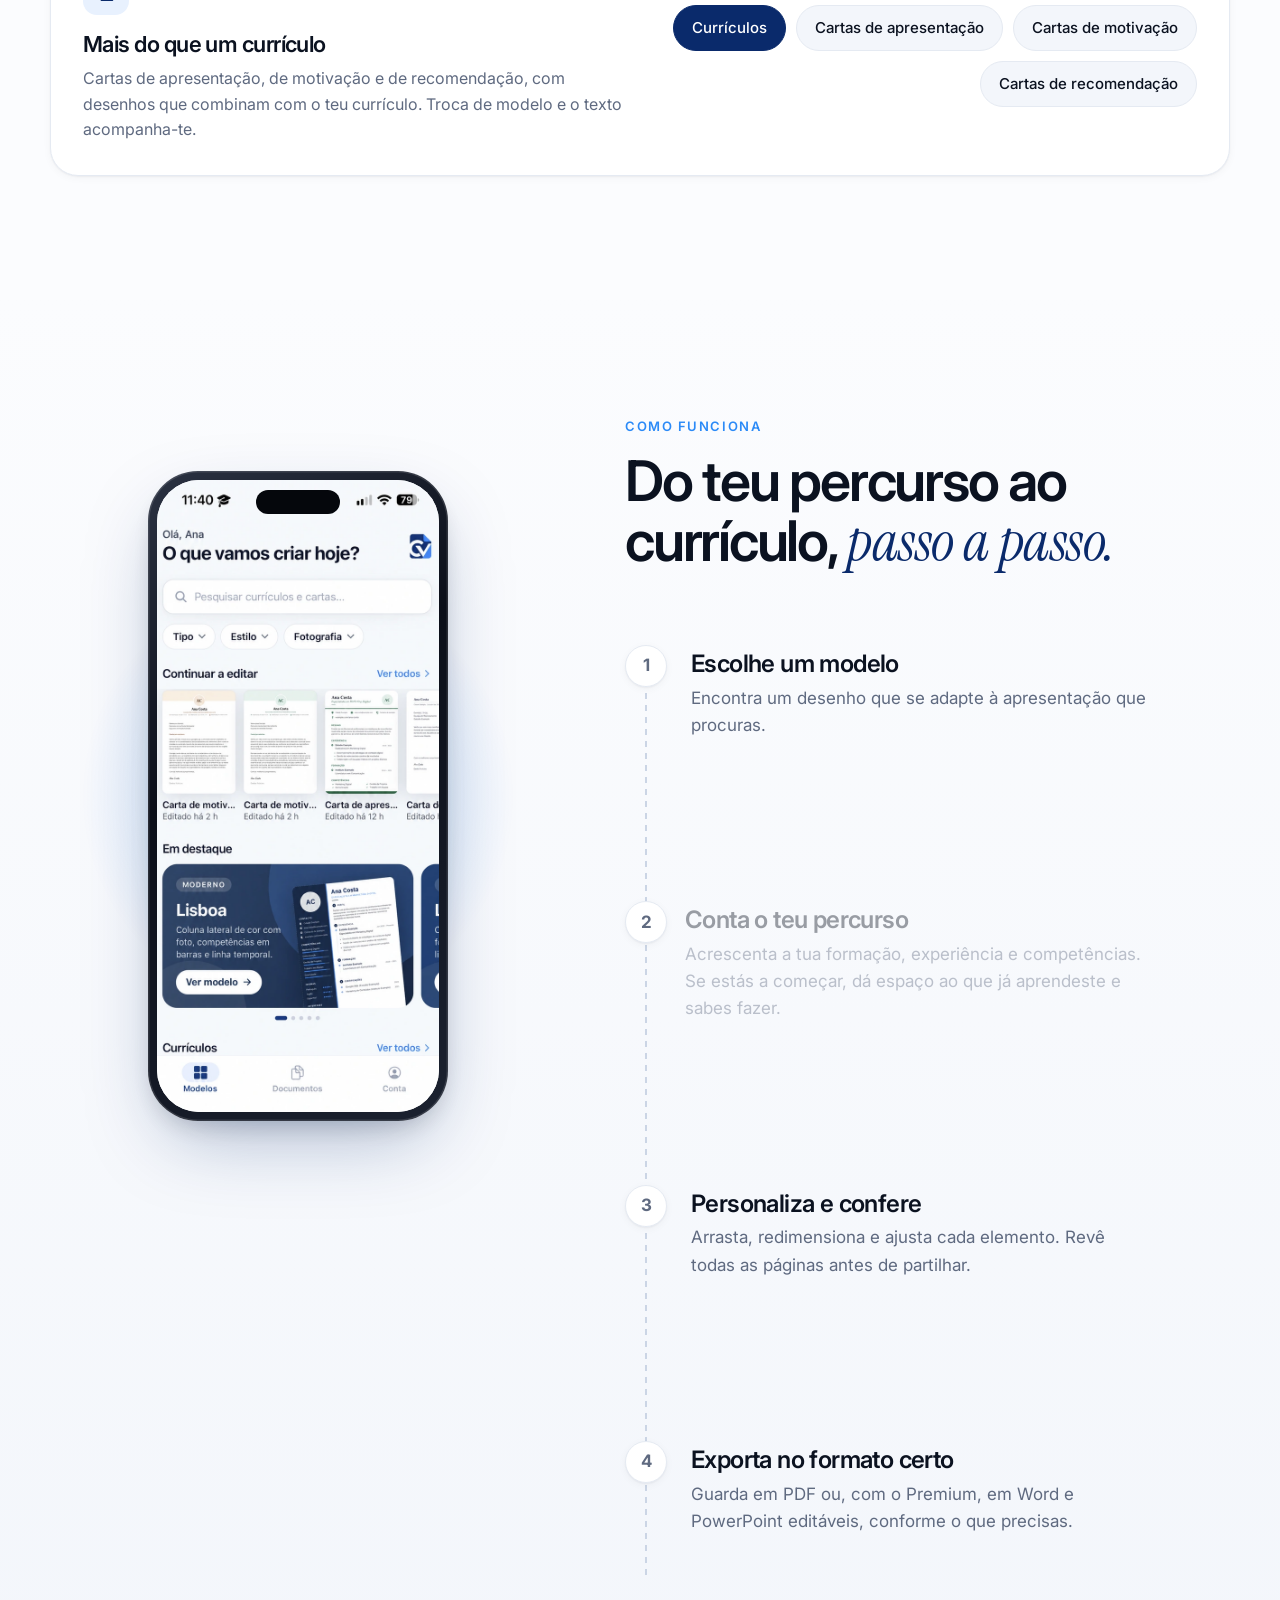
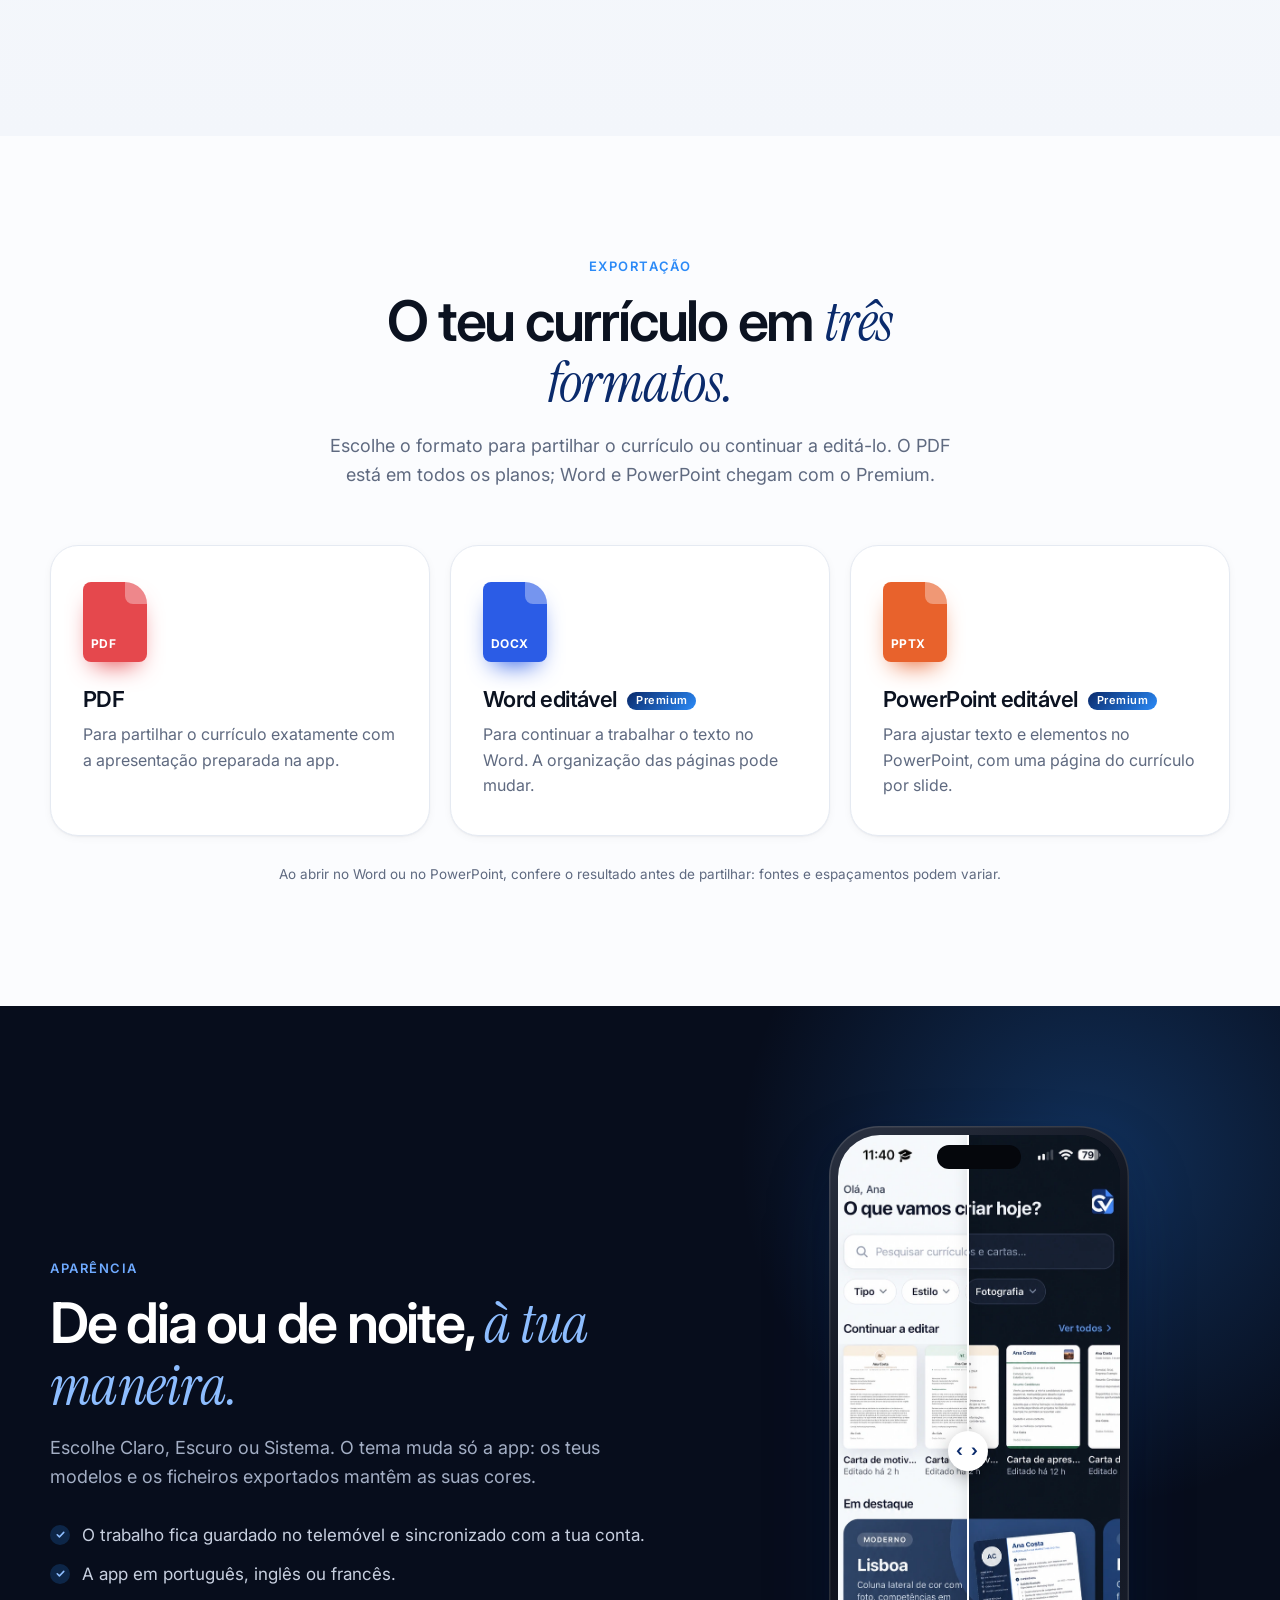
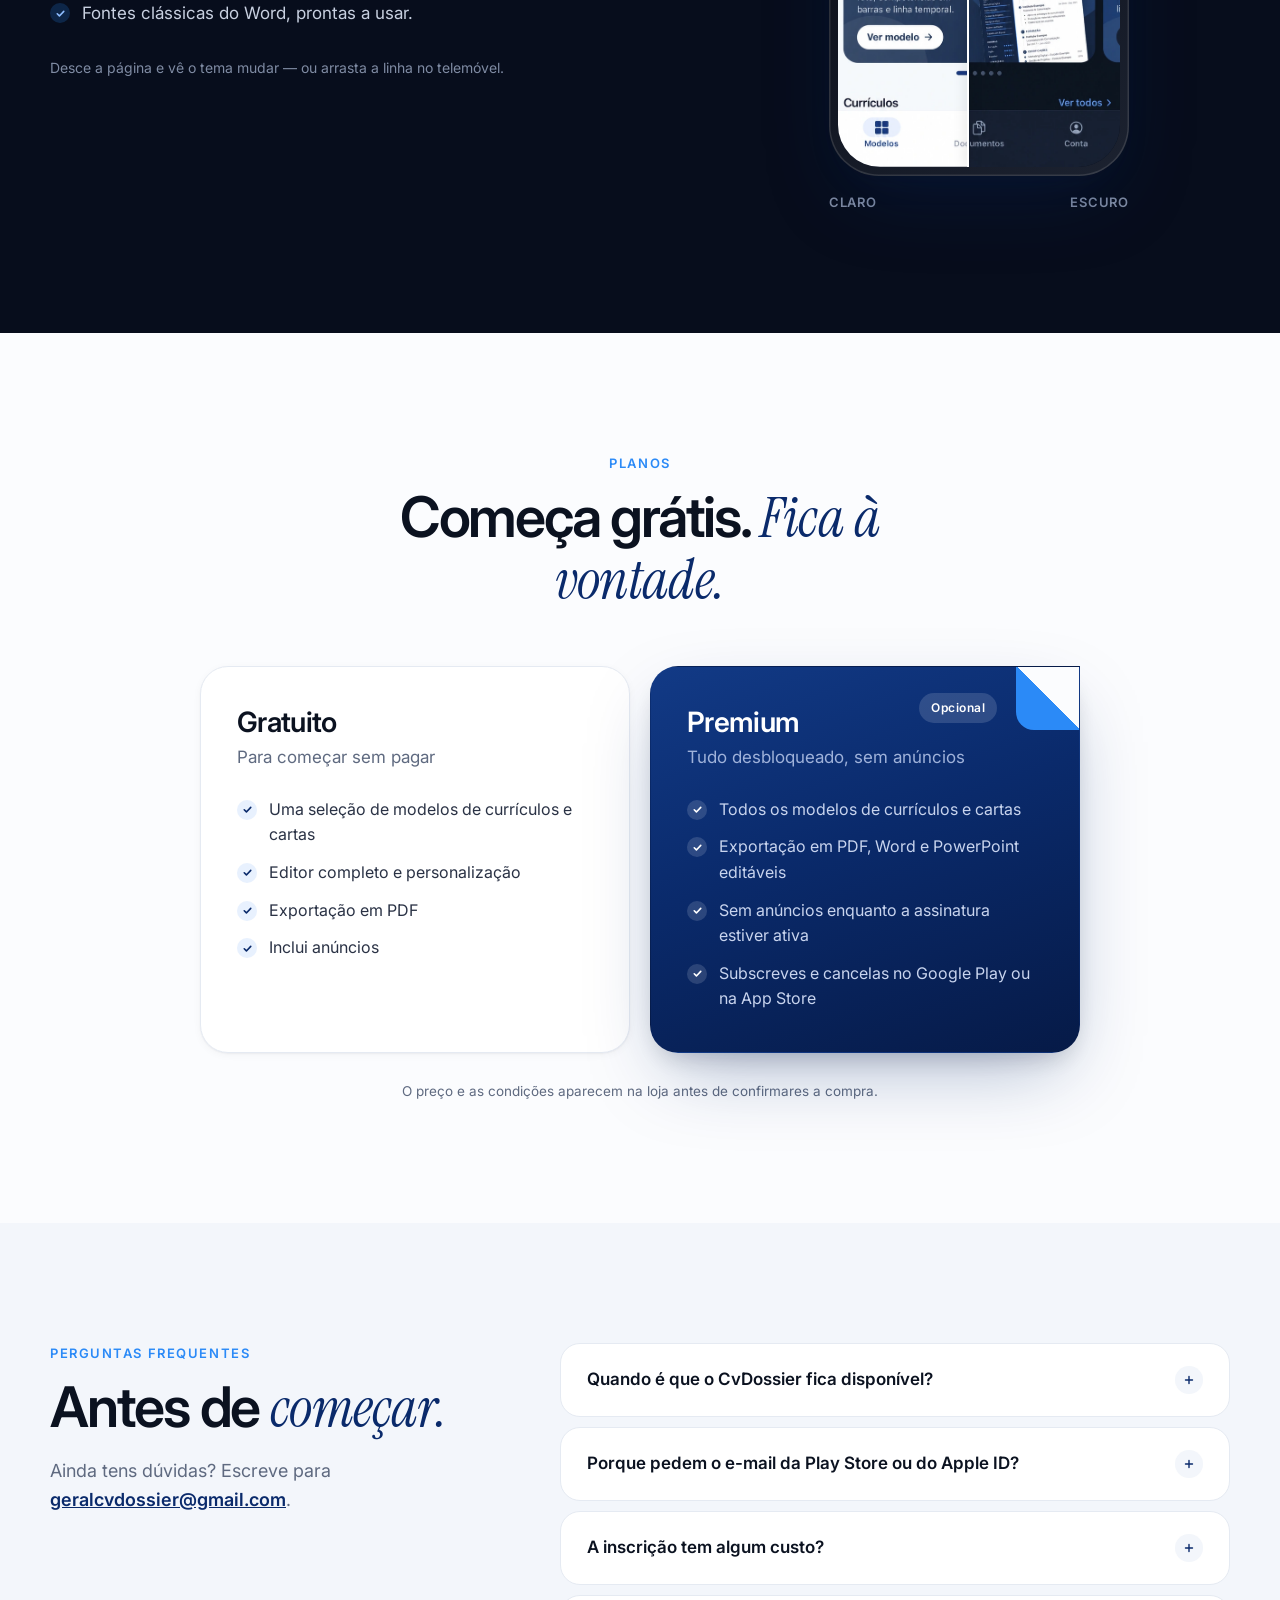
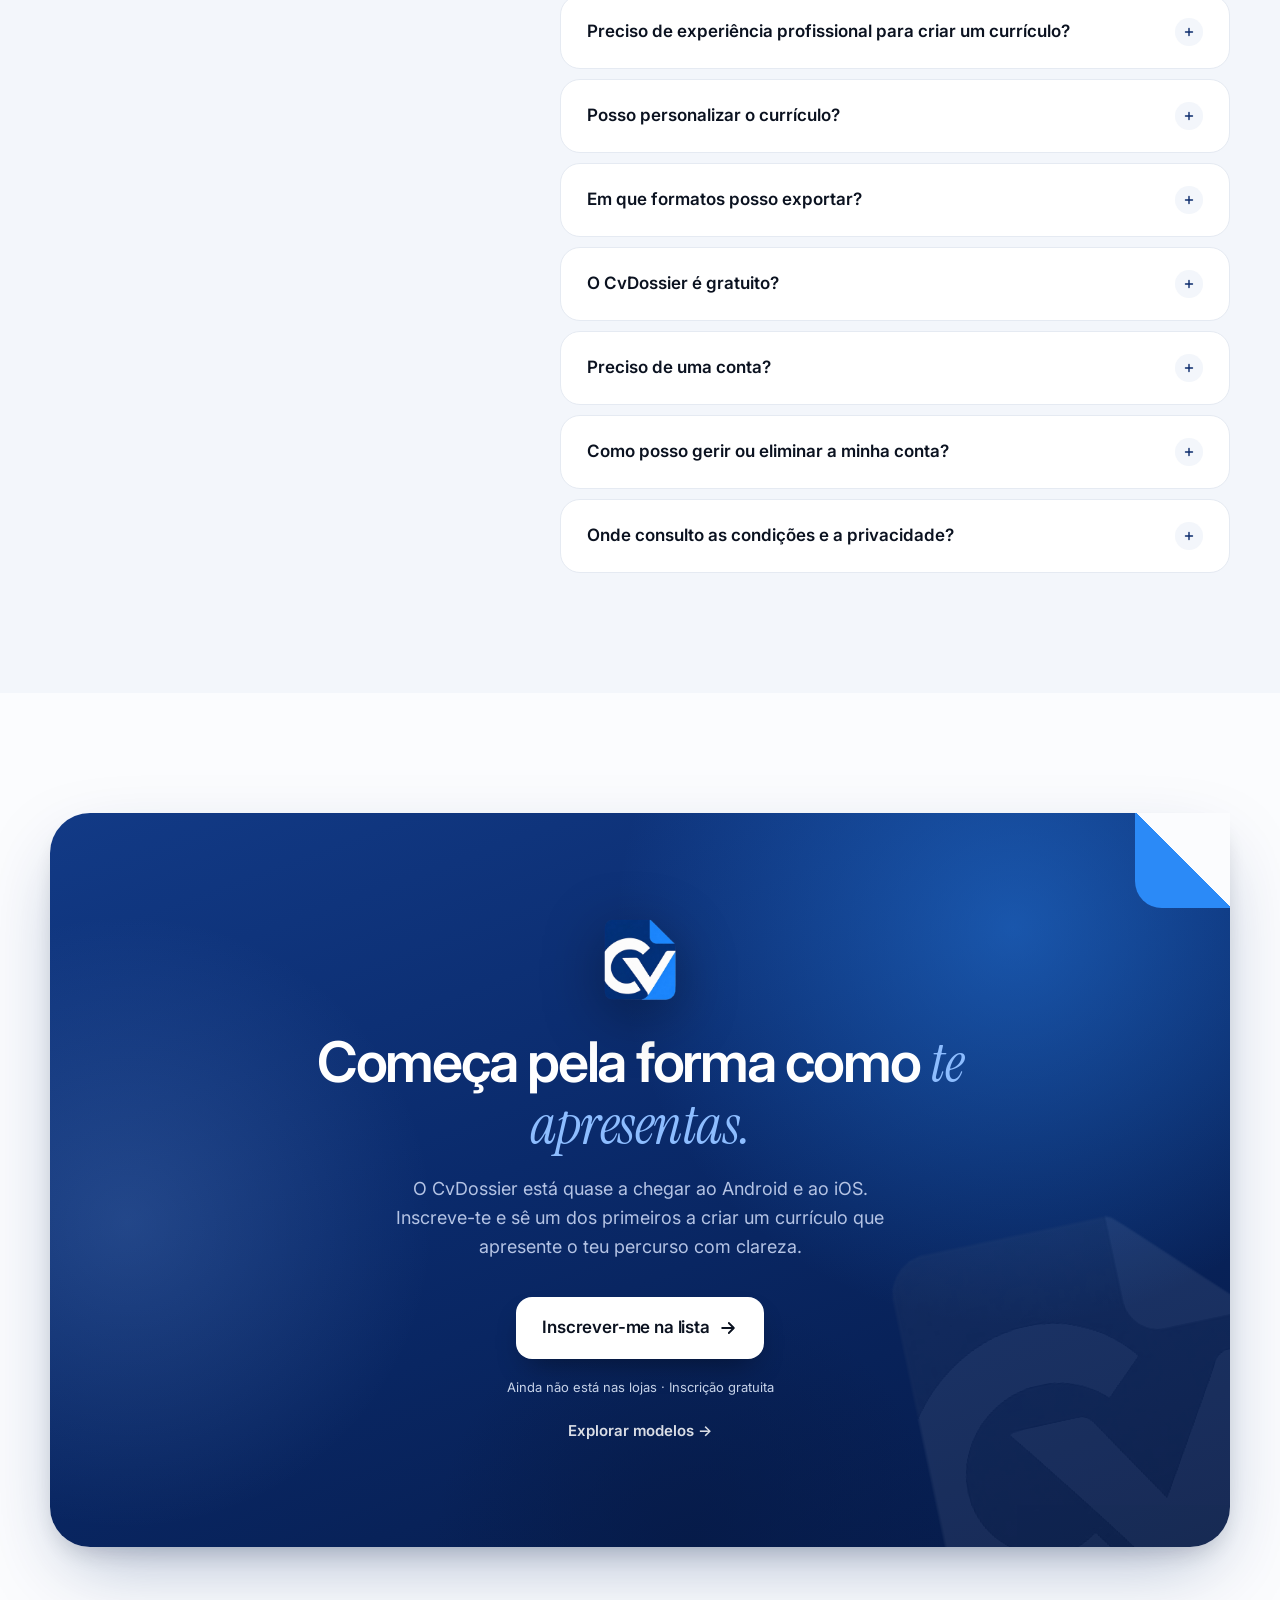
==== commit 62f38ef4: "15.1v" ====
--- a/index.html
+++ b/index.html
@@ -31,6 +31,7 @@
         <span class="wordmark"><span class="wm-cv">Cv</span>Dossier</span>
       </a>
       <nav class="nav" id="nav" aria-label="Principal">
+        <a href="#apresentacao">Apresentação</a>
         <a href="#modelos">Modelos</a>
         <a href="#como-funciona">Como funciona</a>
         <a href="#formatos">Formatos</a>
@@ -46,10 +47,21 @@
   <main id="conteudo">
 
     <!-- Apresentação -->
-    <section class="hero">
-      <div class="aurora" aria-hidden="true"><i></i><i></i><i></i></div>
-      <div class="hero-grain" aria-hidden="true"></div>
+    <section class="hero hero-with-video">
       <div class="container hero-grid">
+        <figure class="hero-film" id="apresentacao" aria-labelledby="film-title">
+          <div class="film-player" data-video-player>
+            <a class="film-poster" href="https://www.youtube.com/watch?v=bLtvvkJKxPA" aria-label="Ver apresentação do CvDossier" data-video-play>
+              <img src="assets/apresentacao-cvdossier.webp" alt="" width="1280" height="720" fetchpriority="high">
+              <span class="film-play"><svg viewBox="0 0 24 24" aria-hidden="true"><path d="m9 5 11 7-11 7V5Z" fill="currentColor"/></svg></span>
+              <span class="film-play-label">Ver apresentação <svg viewBox="0 0 24 24" aria-hidden="true"><path d="M5 12h14m-6-6 6 6-6 6" fill="none" stroke="currentColor" stroke-width="1.8" stroke-linecap="round" stroke-linejoin="round"/></svg></span>
+            </a>
+          </div>
+          <figcaption class="film-caption">
+            <div><p class="film-title" id="film-title">Uma ideia. <em>O teu próximo passo.</em></p><p>Descobre o projeto e o que estamos a preparar para ti.</p></div>
+            <a class="film-external" href="https://www.youtube.com/watch?v=bLtvvkJKxPA" target="_blank" rel="noopener noreferrer" aria-label="Ver apresentação no YouTube (abre num novo separador)">YouTube <svg viewBox="0 0 24 24" aria-hidden="true"><path d="M7 17 17 7M7 7h10v10" fill="none" stroke="currentColor" stroke-width="1.8" stroke-linecap="round" stroke-linejoin="round"/></svg></a>
+          </figcaption>
+        </figure>
         <div class="hero-copy">
           <h1 class="slogan" aria-label="«A tua trajetória merece uma boa apresentação.»">
             <span class="w q" style="--i:0" aria-hidden="true">“</span><span class="w" style="--i:1" aria-hidden="true">A</span>
@@ -71,23 +83,8 @@
           <p class="hero-note reveal"><span class="test-badge">Pré-lançamento</span> Inscrição gratuita · <a href="#modelos">Explorar modelos →</a></p>
         </div>
 
-        <div class="hero-visual" aria-hidden="true">
-          <div class="orbit"><span></span></div>
-          <div class="layer" data-depth="14"><img class="paper paper-a" src="assets/modelos/luanda-hd.webp" alt="" width="794" height="1123"></div>
-          <div class="layer" data-depth="22"><img class="paper paper-b" src="assets/modelos/estreia-hd.webp" alt="" width="794" height="1123"></div>
-          <div class="layer" data-depth="30"><img class="paper paper-c" src="assets/modelos/lisboa-hd.webp" alt="" width="794" height="1123"></div>
-          <div class="layer" data-depth="8">
-            <div class="phone hero-phone">
-              <div class="phone-screen"><img src="assets/app/inicio-claro.webp" alt="" width="645" height="1398"></div>
-              <span class="island"></span>
-            </div>
-          </div>
-          <div class="layer" data-depth="44"><div class="chip chip-pdf"><i class="fi fi-pdf">PDF</i><span>Pronto a enviar<small>CV — Ana Costa.pdf</small></span></div></div>
-          <div class="layer" data-depth="36"><div class="chip chip-sync"><svg viewBox="0 0 24 24"><path d="M5 12.5l4.5 4.5L19 7.5" fill="none" stroke="currentColor" stroke-width="2.6" stroke-linecap="round" stroke-linejoin="round"/></svg>Alterações guardadas</div></div>
-          <div class="layer" data-depth="28"><div class="chip chip-palette"><span style="background:#0A2A6B"></span><span style="background:#2B8AF7"></span><span style="background:#1F7A4D"></span><span style="background:#C2562F"></span></div></div>
-        </div>
-      </div>
-      <a class="scroll-cue" href="#historia" aria-label="Continuar"><span></span></a>
+      </div>
+      <a class="scroll-cue" href="#inscricao" aria-label="Continuar para a inscrição"><span></span></a>
     </section>
 
     <!-- Inscrições de pré-lançamento: Google Forms ligado ao Google Sheets -->
@@ -175,7 +172,7 @@
           </div>
         </div>
       </div>
-      
+
     </section>
 
     <!-- Benefícios -->
--- a/styles.css
+++ b/styles.css
@@ -173,6 +173,38 @@
 .hero-note { margin-top: 22px; font-size: 14px; color: var(--muted); }
 .hero-note a { color: var(--navy); font-weight: 600; text-decoration: none; white-space: nowrap; }
 .hero-note a:hover { text-decoration: underline; }
+
+/* Vídeo de apresentação em destaque */
+.hero-with-video { padding-block: 136px 96px; }
+.hero-with-video::before { content: none; }
+.hero-with-video .hero-grid { width: min(1280px, 100% - 64px); grid-template-columns: minmax(0, .88fr) minmax(0, 1.12fr); gap: 56px; }
+.hero-with-video .hero-copy { grid-column: 1; grid-row: 1; }
+.hero-with-video .hero-film { grid-column: 2; grid-row: 1; }
+.hero-with-video .slogan { font-size: clamp(44px, 5.2vw, 72px); }
+.hero-with-video .slogan .q:first-child { margin-left: -.25em; }
+.hero-with-video .lead { font-size: 17px; margin-block: 26px 30px; }
+.hero-with-video .hero-actions { gap: 16px; }
+.hero-with-video .hero-actions .btn-lg { padding: 16px 22px; font-size: 15px; }
+.hero-film { position: relative; min-width: 0; margin: 0; padding: 10px; border: 1px solid var(--line); border-radius: 28px; background: #fff; box-shadow: 0 28px 64px -32px rgba(11, 18, 32, .24), 0 4px 16px rgba(11, 18, 32, .04); scroll-margin-top: 100px; }
+.film-player { position: relative; isolation: isolate; width: 100%; aspect-ratio: 16 / 9; border-radius: 18px; background: var(--navy-deep); overflow: hidden; }
+.film-poster { position: absolute; inset: 0; display: block; color: #fff; text-decoration: none; }
+.film-poster > img { width: 100%; height: 100%; object-fit: cover; transition: transform .6s var(--ease); }
+.film-poster::after { content: ""; position: absolute; inset: 0; background: linear-gradient(180deg, transparent 45%, rgba(3, 12, 30, .7)); pointer-events: none; }
+.film-play { position: absolute; z-index: 1; top: 50%; left: 50%; display: grid; place-items: center; width: 76px; height: 76px; border: 1px solid rgba(255, 255, 255, .8); border-radius: 50%; background: rgba(255, 255, 255, .96); color: var(--navy); box-shadow: 0 8px 32px rgba(0, 0, 0, .24), 0 0 0 10px rgba(255, 255, 255, .12); transform: translate(-50%, -50%); transition: background .25s, box-shadow .25s; }
+.film-play svg { width: 28px; height: 28px; margin-left: 1px; }
+.film-play-label { position: absolute; z-index: 1; inset: auto 24px 20px; display: flex; justify-content: space-between; align-items: center; font-size: 13px; font-weight: 600; }
+.film-play-label svg { width: 20px; height: 20px; }
+.film-poster:focus-visible { outline: 3px solid #fff; outline-offset: -6px; border-radius: 18px; }
+.film-poster:is(:hover, :focus-visible) .film-play { background: #fff; box-shadow: 0 8px 32px rgba(0, 0, 0, .24), 0 0 0 15px rgba(255, 255, 255, .18); }
+@media (hover: hover) { .film-poster:hover > img { transform: scale(1.025); } }
+.film-player iframe { position: absolute; inset: 0; display: block; width: 100%; height: 100%; border: 0; }
+.film-caption { display: flex; align-items: center; justify-content: space-between; gap: 16px; padding: 20px 12px 12px; text-align: left; }
+.film-title { color: var(--ink); font-size: clamp(18px, 1.65vw, 23px); font-weight: 600; line-height: 1.25; letter-spacing: -.035em; }
+.film-title em { color: var(--navy); }
+.film-title + p { margin-top: 6px; color: var(--muted); font-size: 11px; }
+.film-external { display: inline-flex; flex: none; align-items: center; gap: 4px; min-height: 44px; color: var(--navy); font-size: 11px; font-weight: 600; text-decoration: none; }
+.film-external:hover { text-decoration: underline; text-underline-offset: 4px; }
+.film-external svg { width: 16px; height: 16px; }
 
 /* ---------- Inscrição de pré-lançamento ---------- */
 #inscricao { scroll-margin-top: 96px; }
@@ -621,6 +653,12 @@
   .slogan .q:first-child { margin-left: 0; }
   .lead { margin-inline: auto; }
   .hero-visual { width: min(600px, 100%); margin-inline: auto; height: 600px; }
+  .hero-with-video .hero-grid { grid-template-columns: 1fr; gap: 44px; max-width: 760px; }
+  .hero-with-video .hero-copy, .hero-with-video .hero-film { grid-column: auto; grid-row: auto; }
+  .hero-with-video .hero-film { width: 100%; }
+  .hero-with-video .slogan { max-width: 680px; font-size: clamp(44px, 6.5vw, 64px); }
+  .hero-with-video .slogan .q:first-child { margin-left: 0; }
+  .hero-with-video .lead { max-width: 580px; }
   .scroll-cue { display: none; }
   .bento { grid-template-columns: repeat(2, 1fr); }
   .card-studio, .card-wide { grid-column: span 2; }
@@ -632,9 +670,7 @@
   .footer-grid { grid-template-columns: 1fr 1fr; }
 }
 
-@media (max-width: 760px) {
-  body { font-size: 16px; }
-  .container, .hero-grid { width: calc(100% - 32px); }
+@media (max-width: 960px) {
   .nav-toggle { display: grid; place-content: center; gap: 6px; width: 44px; height: 44px; border: 0; border-radius: 12px; background: transparent; }
   .nav-toggle span { display: block; width: 22px; height: 2px; border-radius: 2px; background: var(--ink); transition: transform .3s var(--ease); }
   .nav-toggle[aria-expanded="true"] span:first-child { transform: translateY(4px) rotate(45deg); }
@@ -652,8 +688,26 @@
   .nav a:not(.btn)::after { display: none; }
   .nav-cta { margin-top: 16px; justify-content: center; padding: 14px; }
   .site-header:has(.nav.open) { background: rgba(251, 252, 254, .97); }
+}
+
+@media (max-width: 760px) {
+  body { font-size: 16px; }
+  .container, .hero-grid { width: calc(100% - 32px); }
+
 
   .hero { padding: 112px 0 40px; }
+  .hero-with-video { padding-top: 96px; }
+  .hero-with-video .hero-grid { width: calc(100% - 32px); gap: 34px; }
+  .hero-with-video .slogan { font-size: clamp(32px, 9.5vw, 52px); }
+  .hero-film { padding: 6px; border-radius: 22px; }
+  .film-player { border-radius: 16px; }
+  .film-play { width: 56px; height: 56px; box-shadow: 0 8px 24px rgba(0, 0, 0, .24), 0 0 0 7px rgba(255, 255, 255, .12); }
+  .film-play svg { width: 23px; height: 23px; }
+  .film-play-label { inset: auto 16px 12px; font-size: 11px; }
+  .film-caption { align-items: flex-start; flex-direction: column; gap: 2px; padding: 16px 10px 2px; }
+  .film-title { font-size: clamp(18px, 4.8vw, 23px); }
+  .film-title + p { font-size: 12px; }
+  .film-external { font-size: 12px; }
   .slogan { font-size: clamp(38px, 11vw, 52px); }
   .lead { font-size: 17px; margin: 24px 0 30px; }
   .hero-actions { flex-direction: column; width: 100%; }
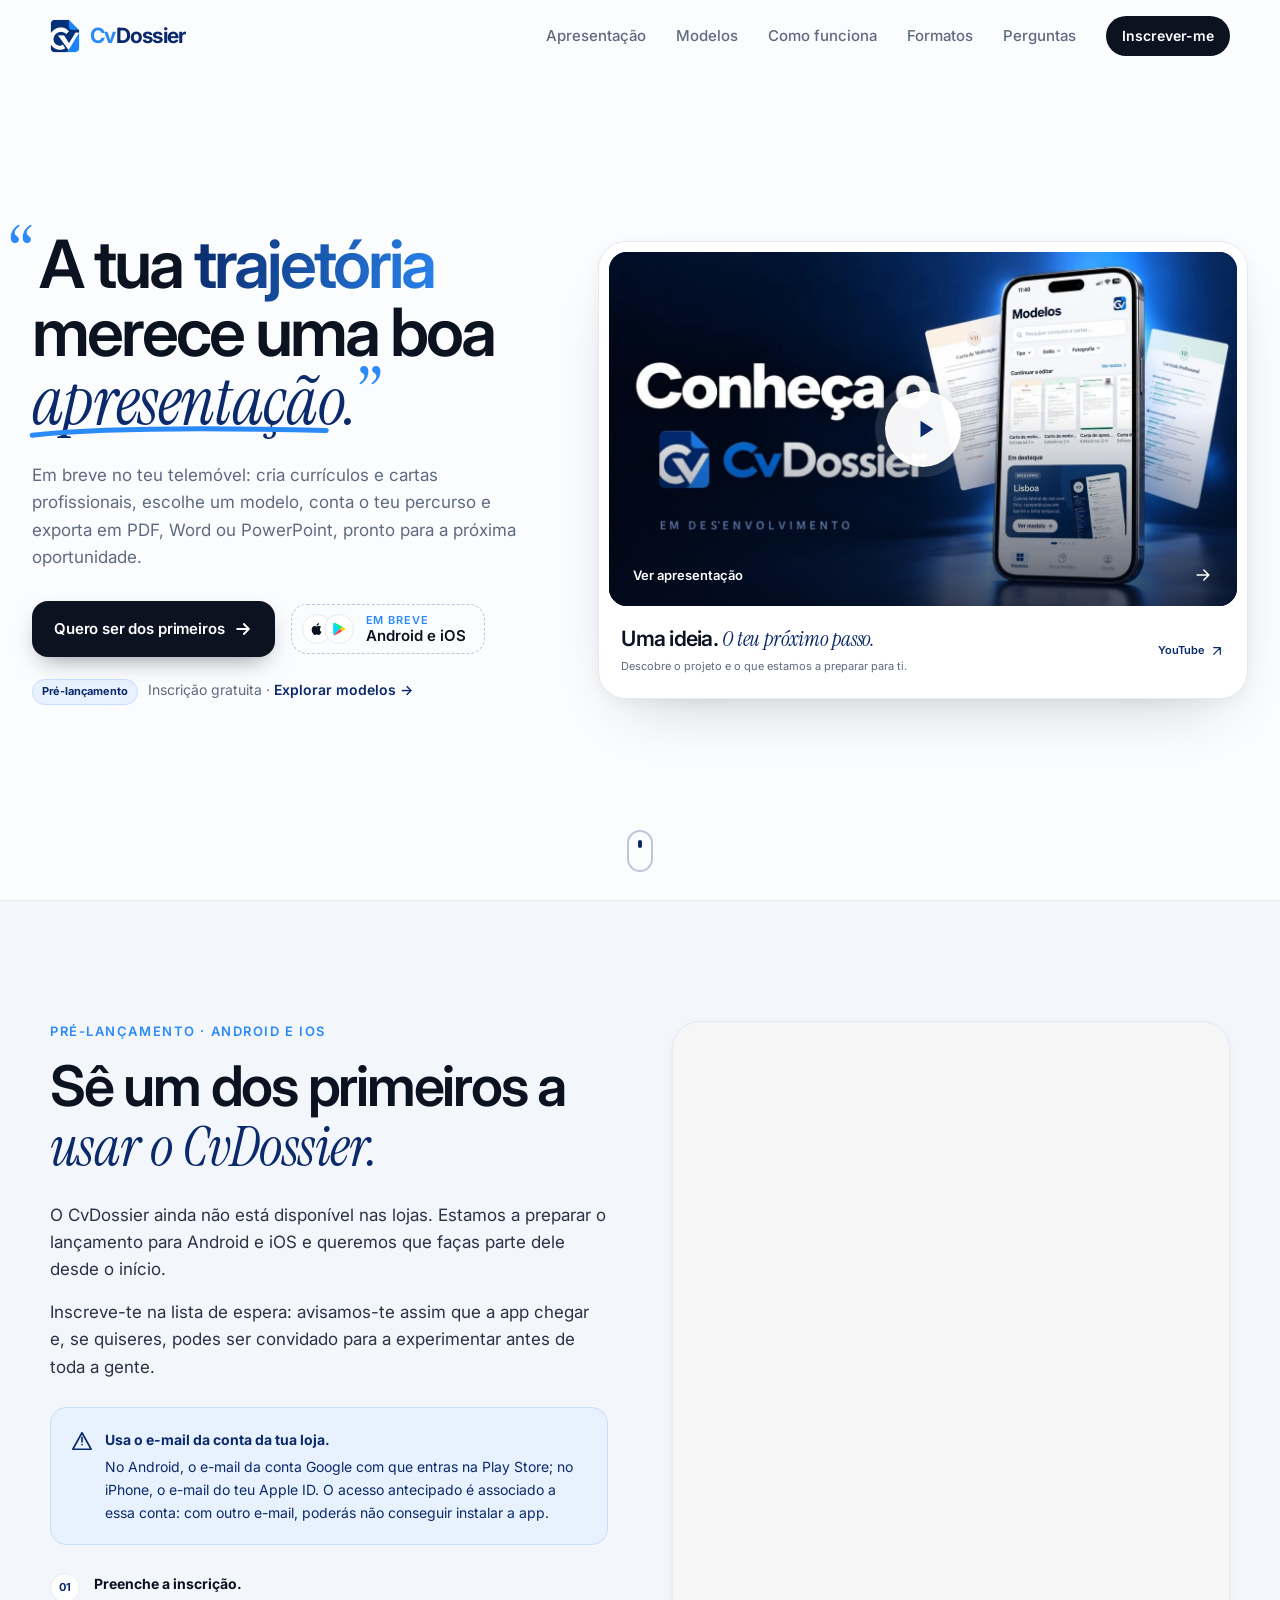
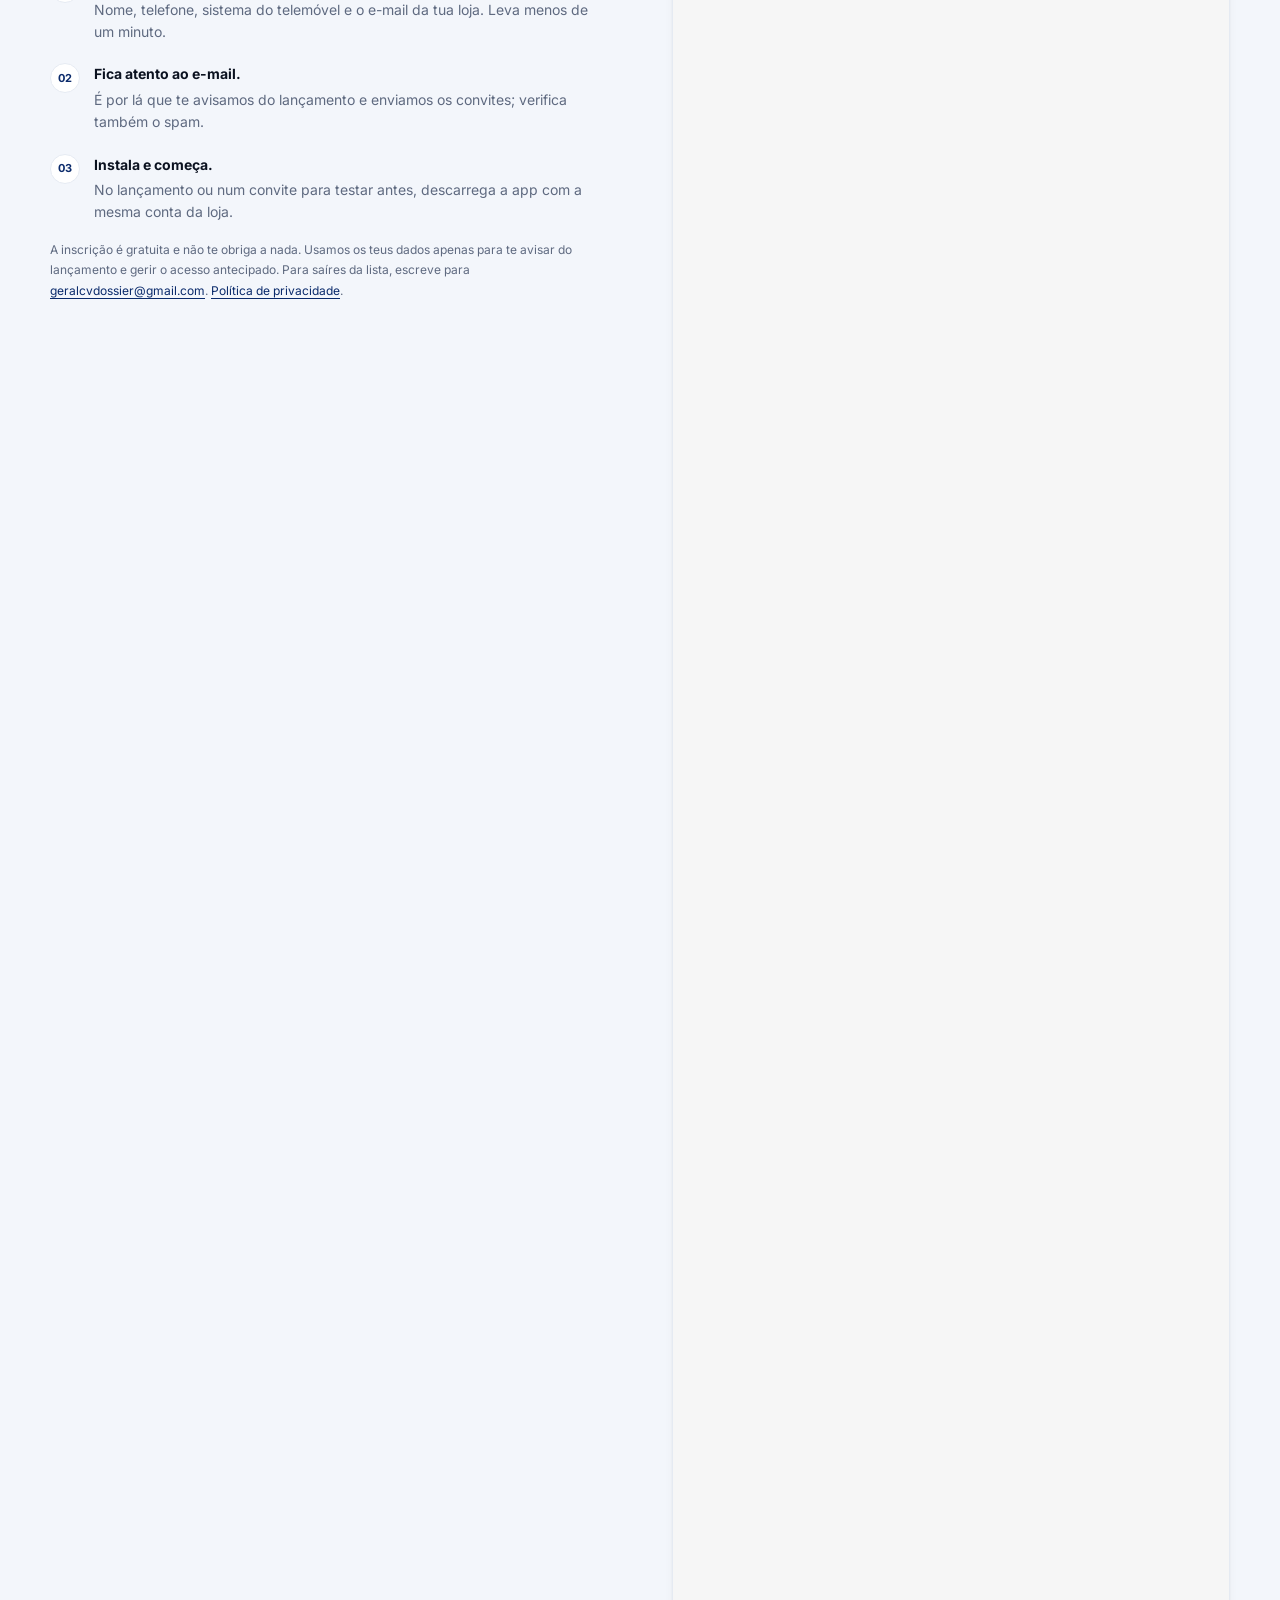
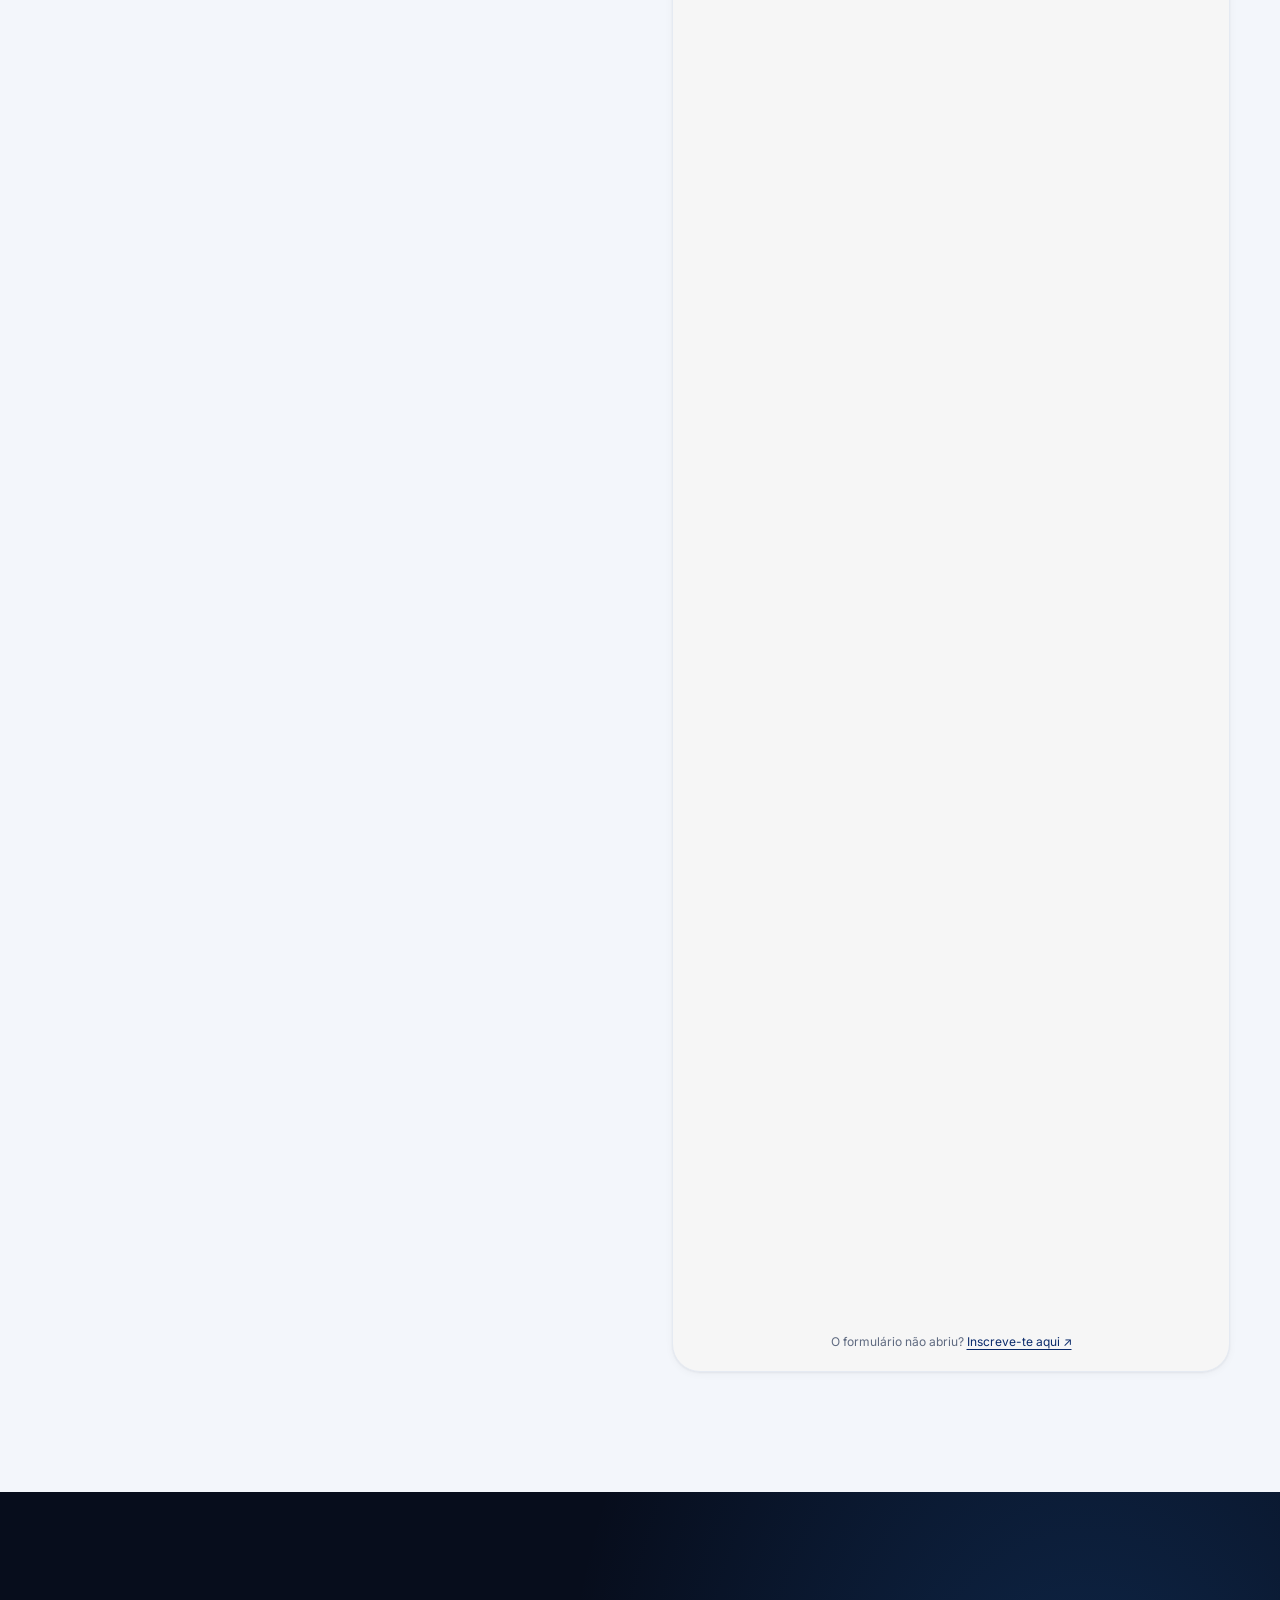
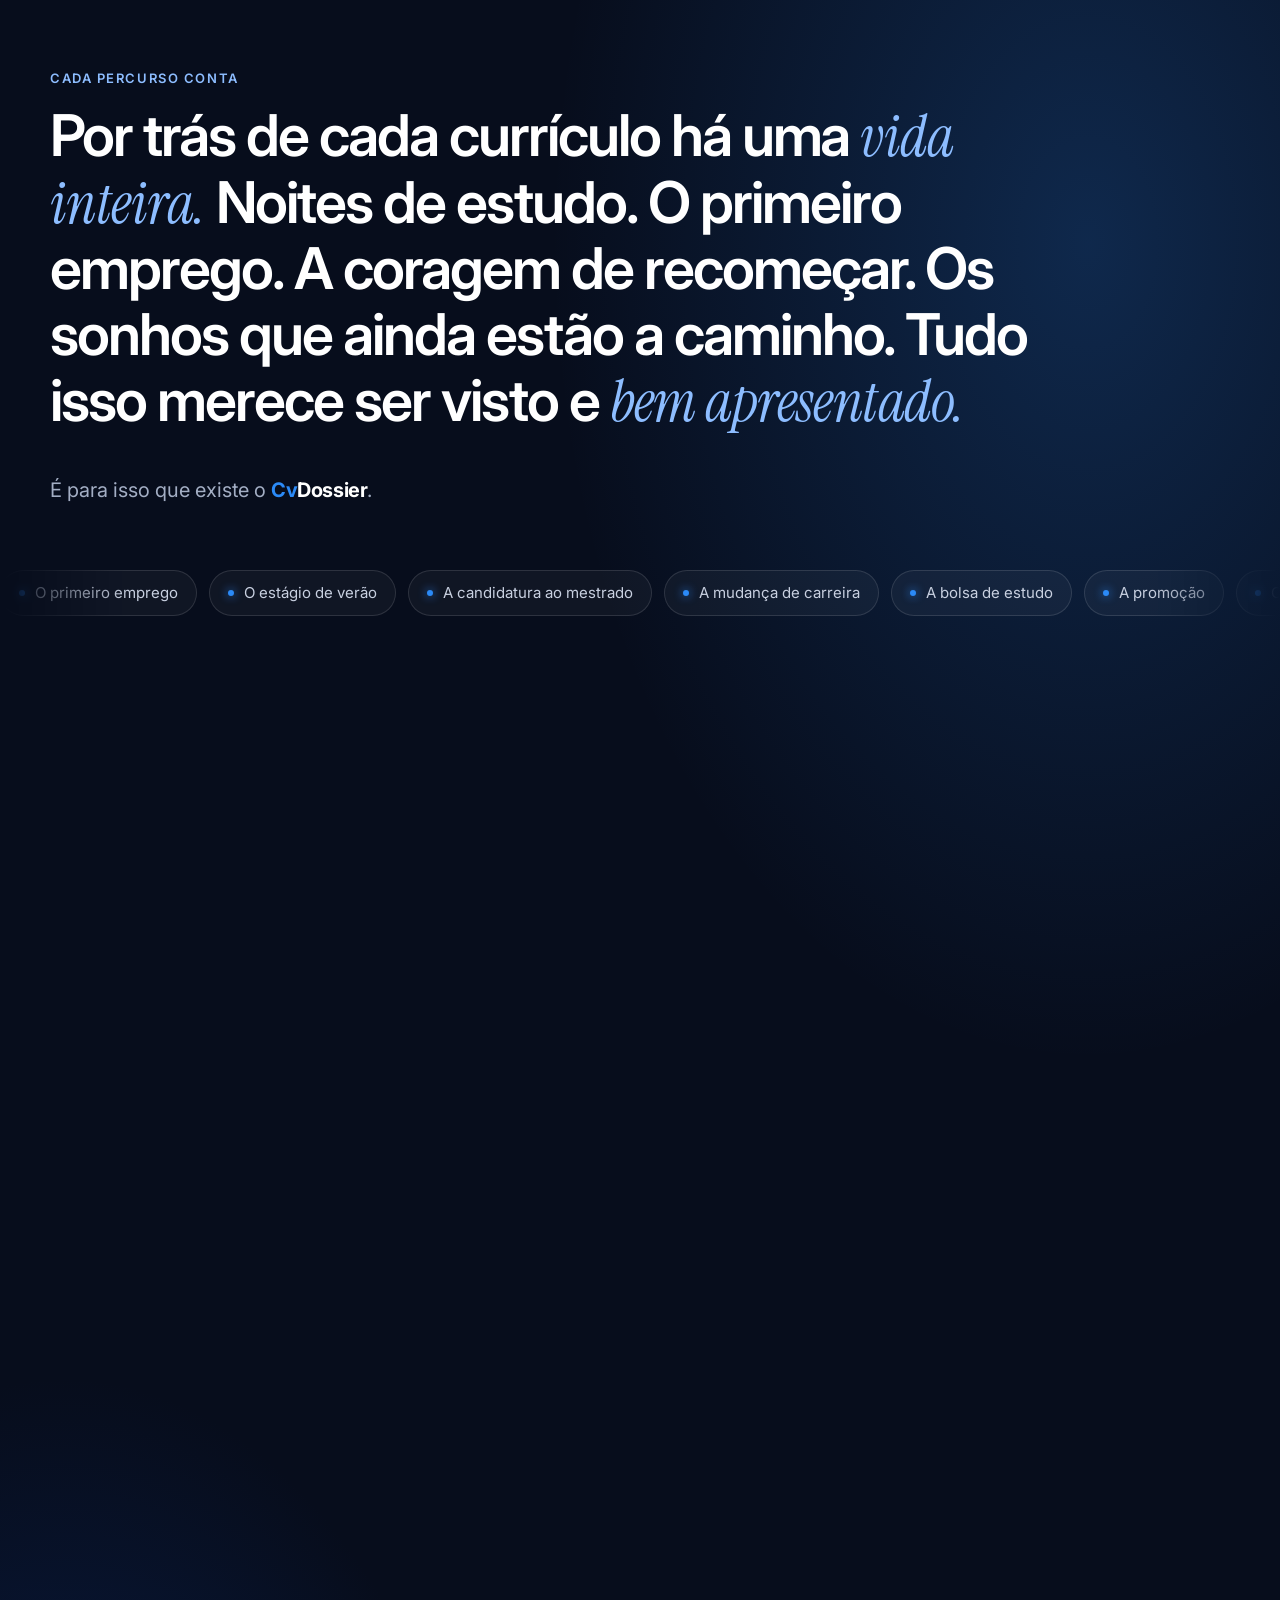
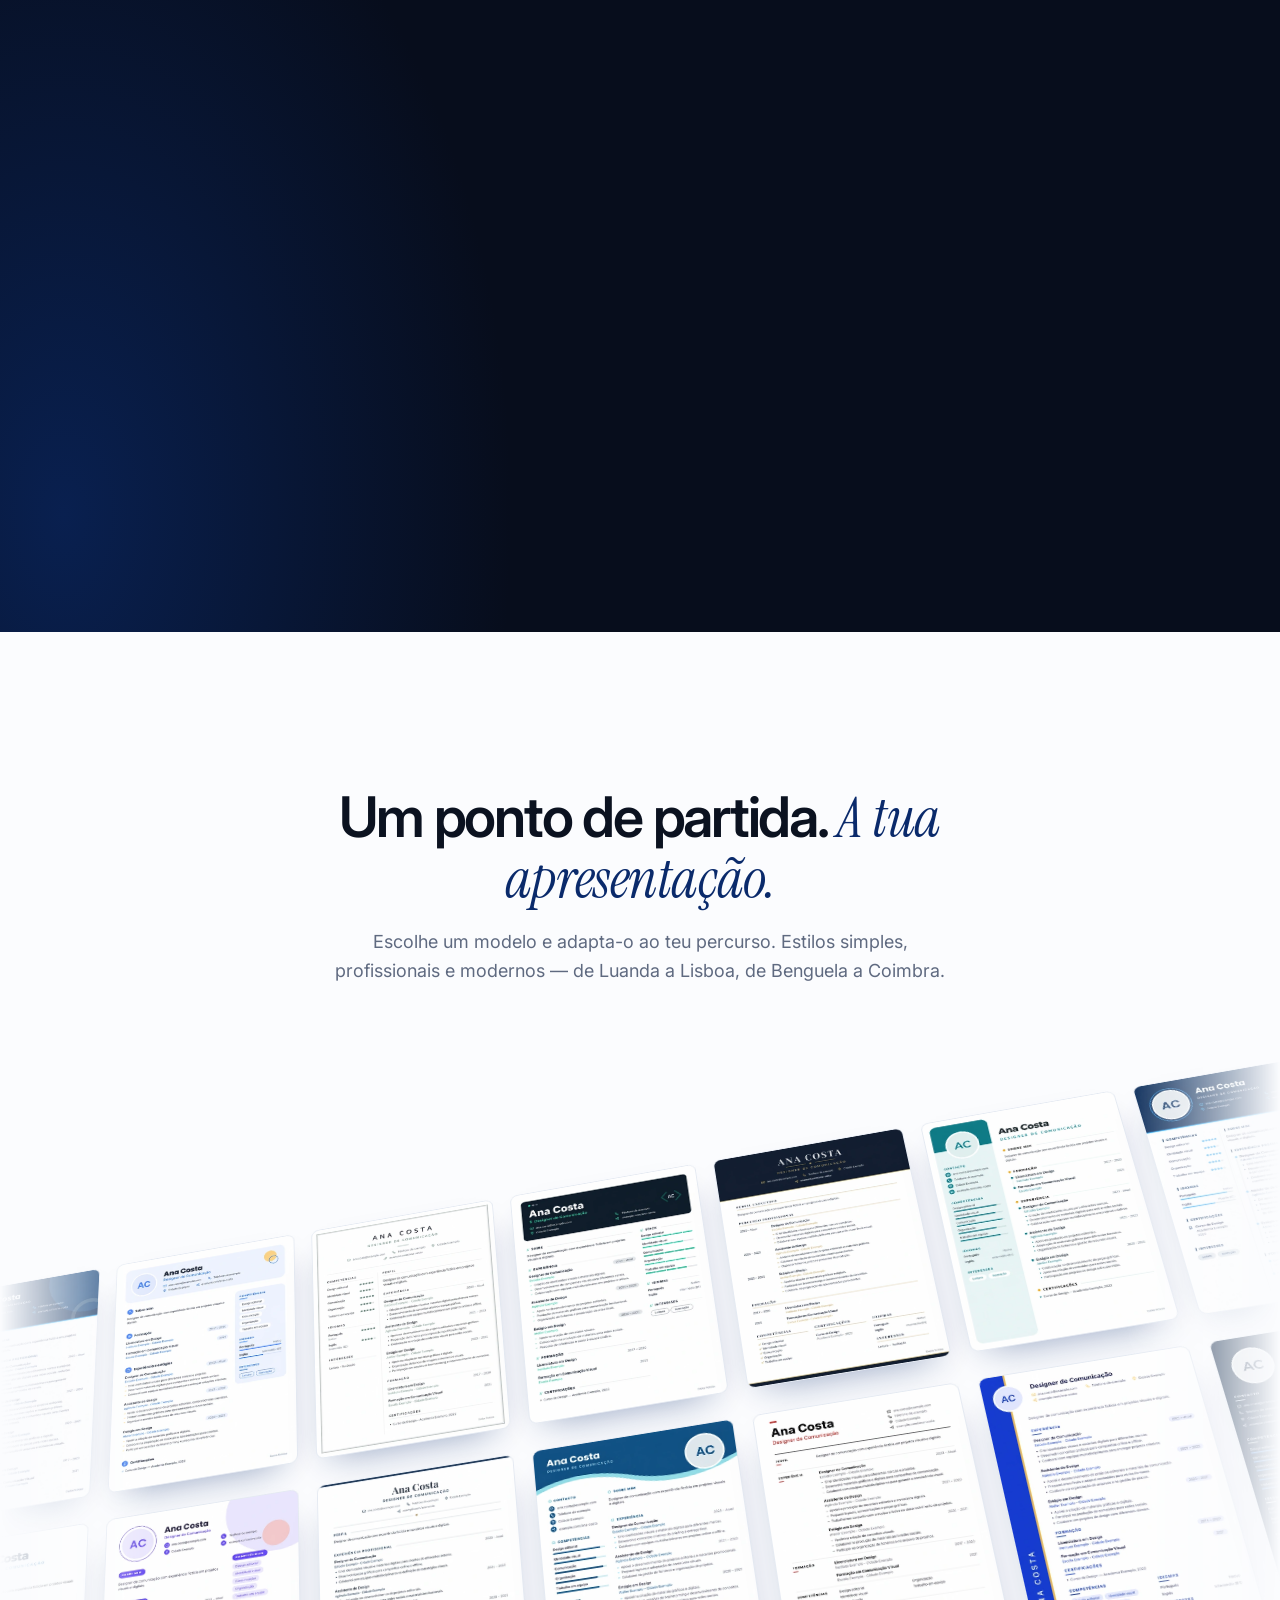
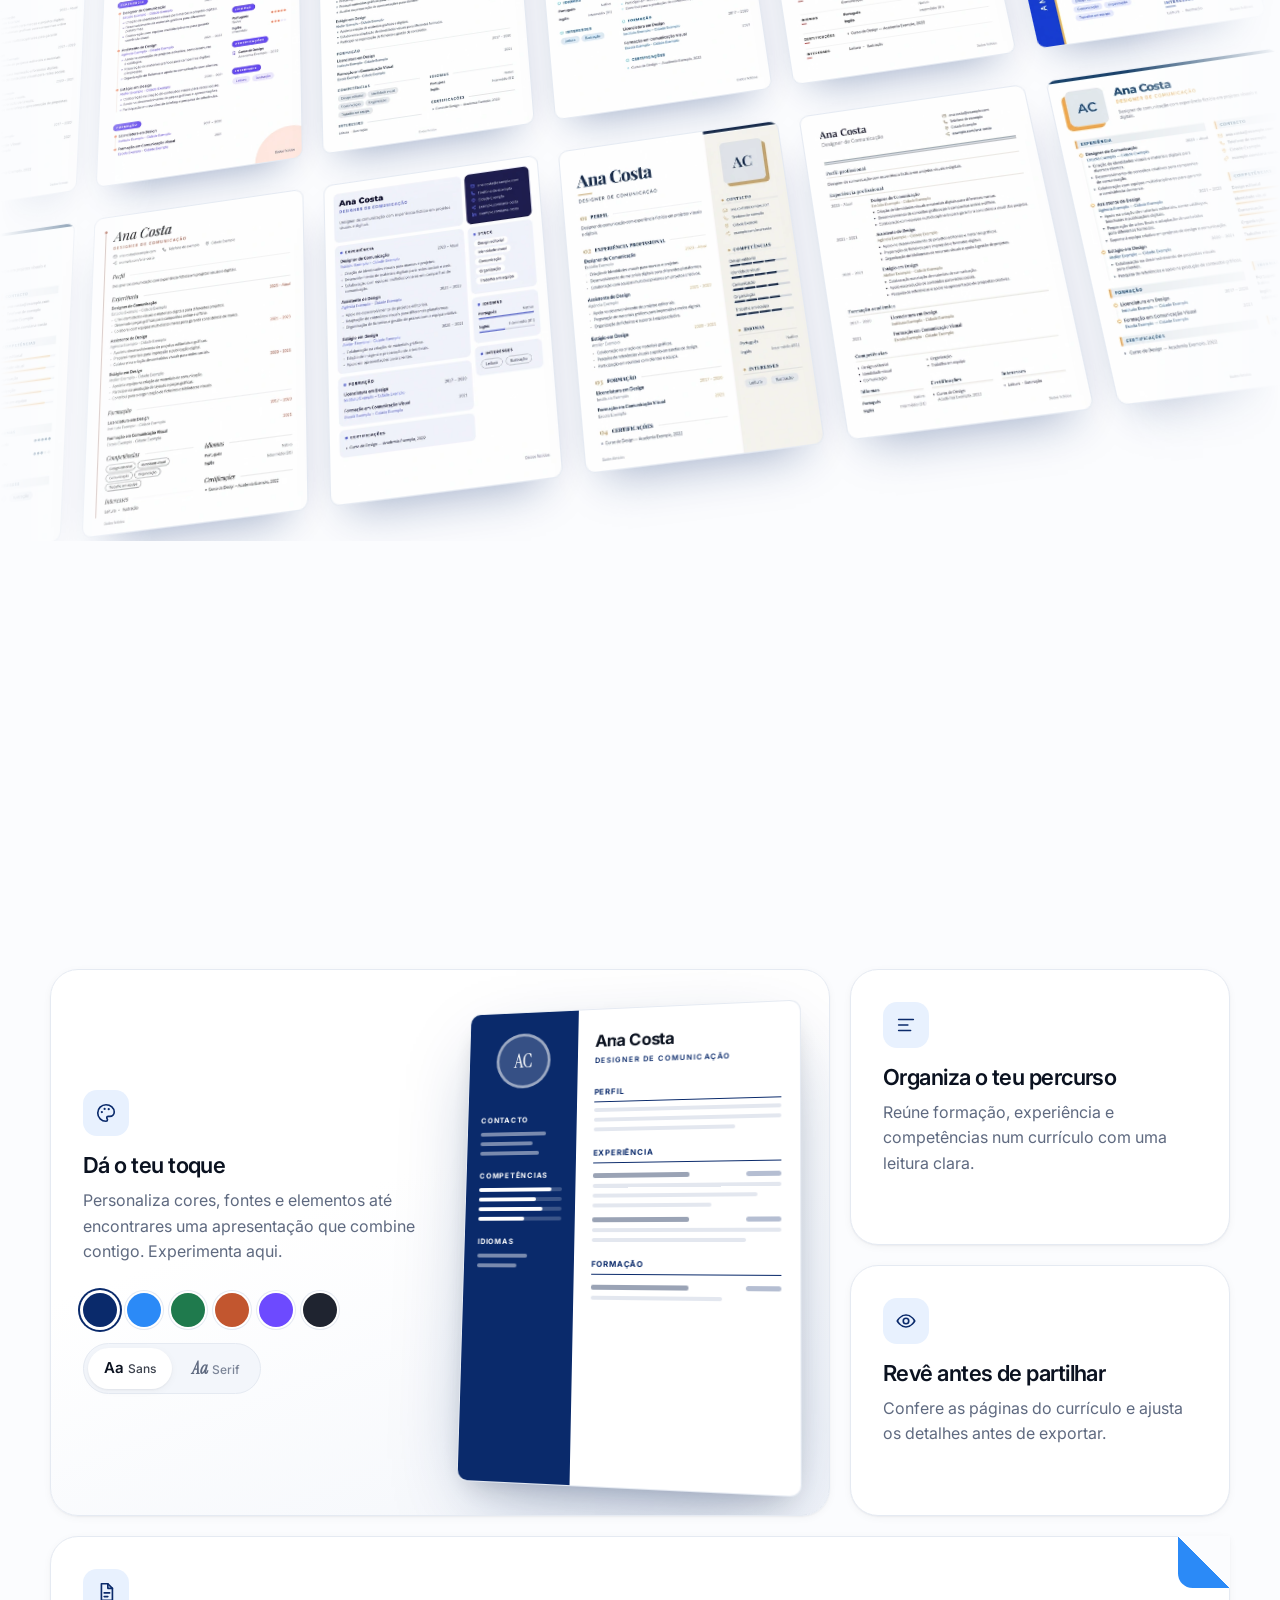
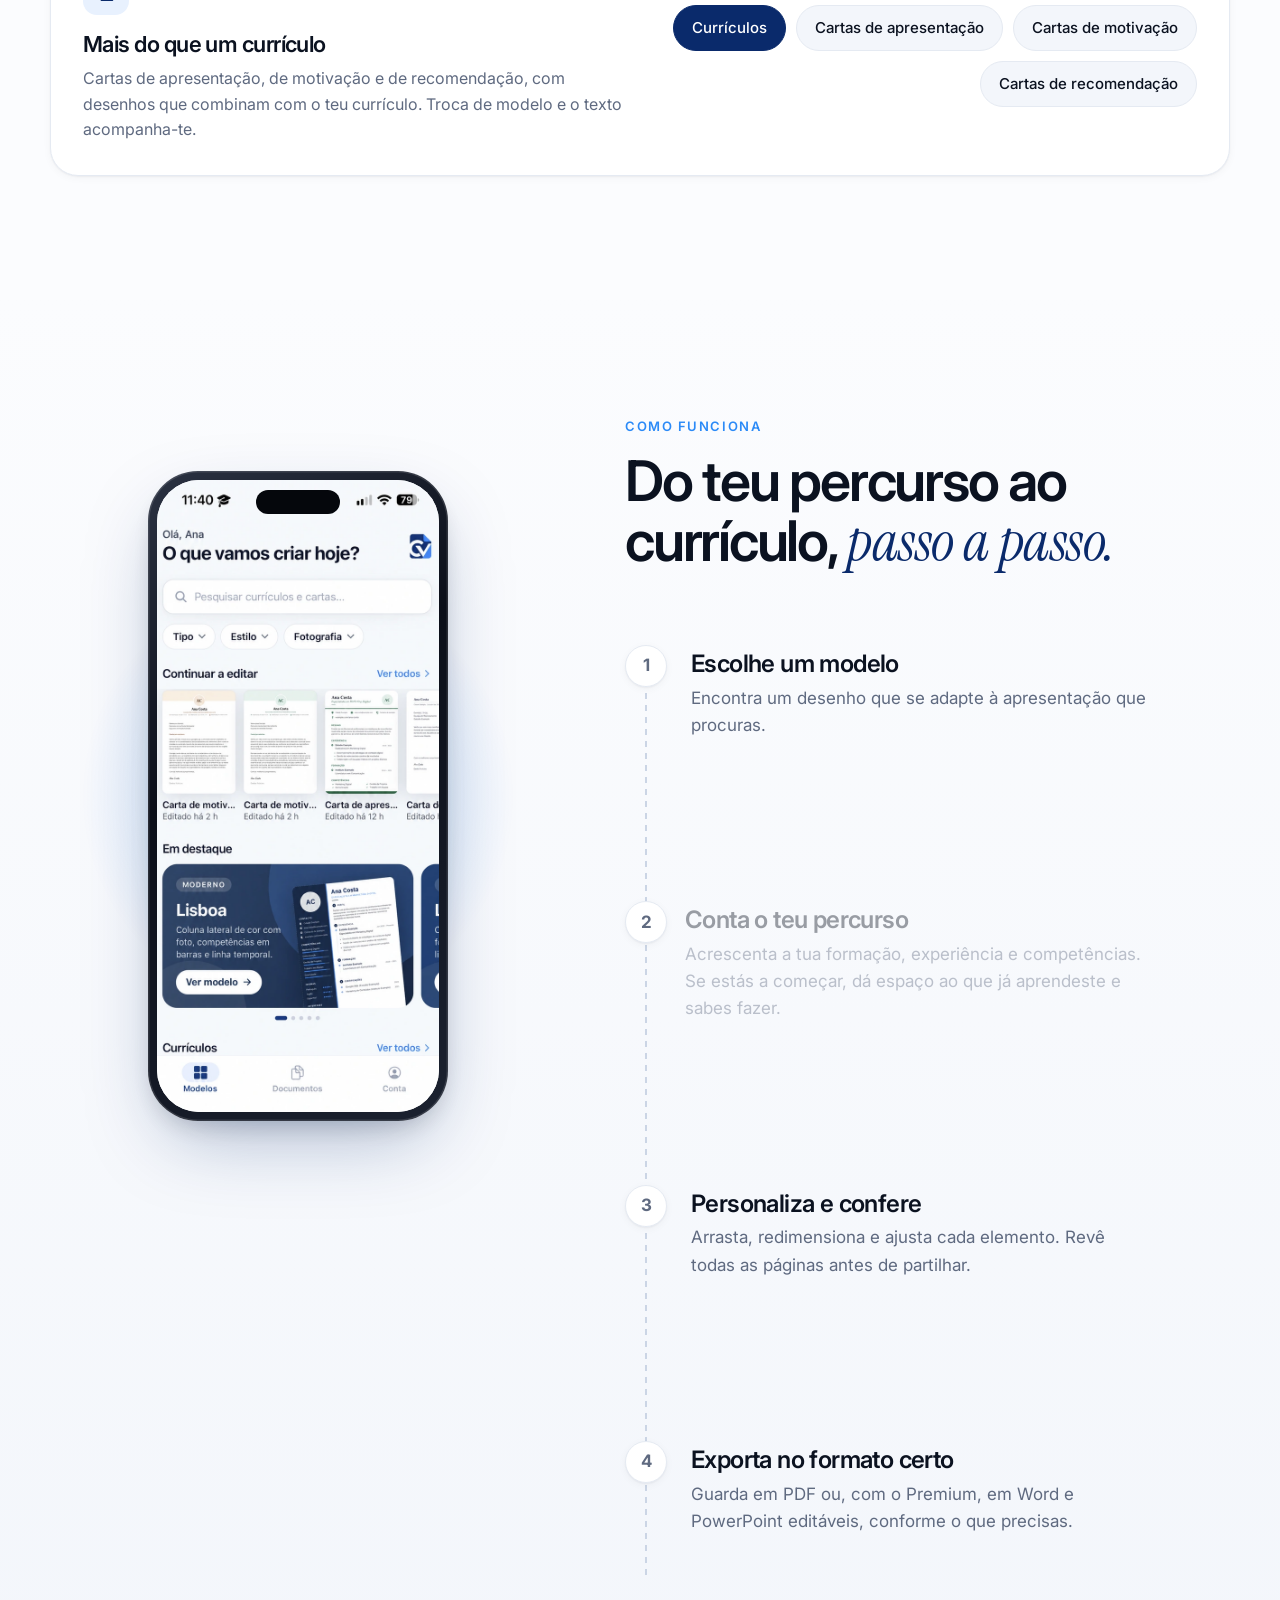
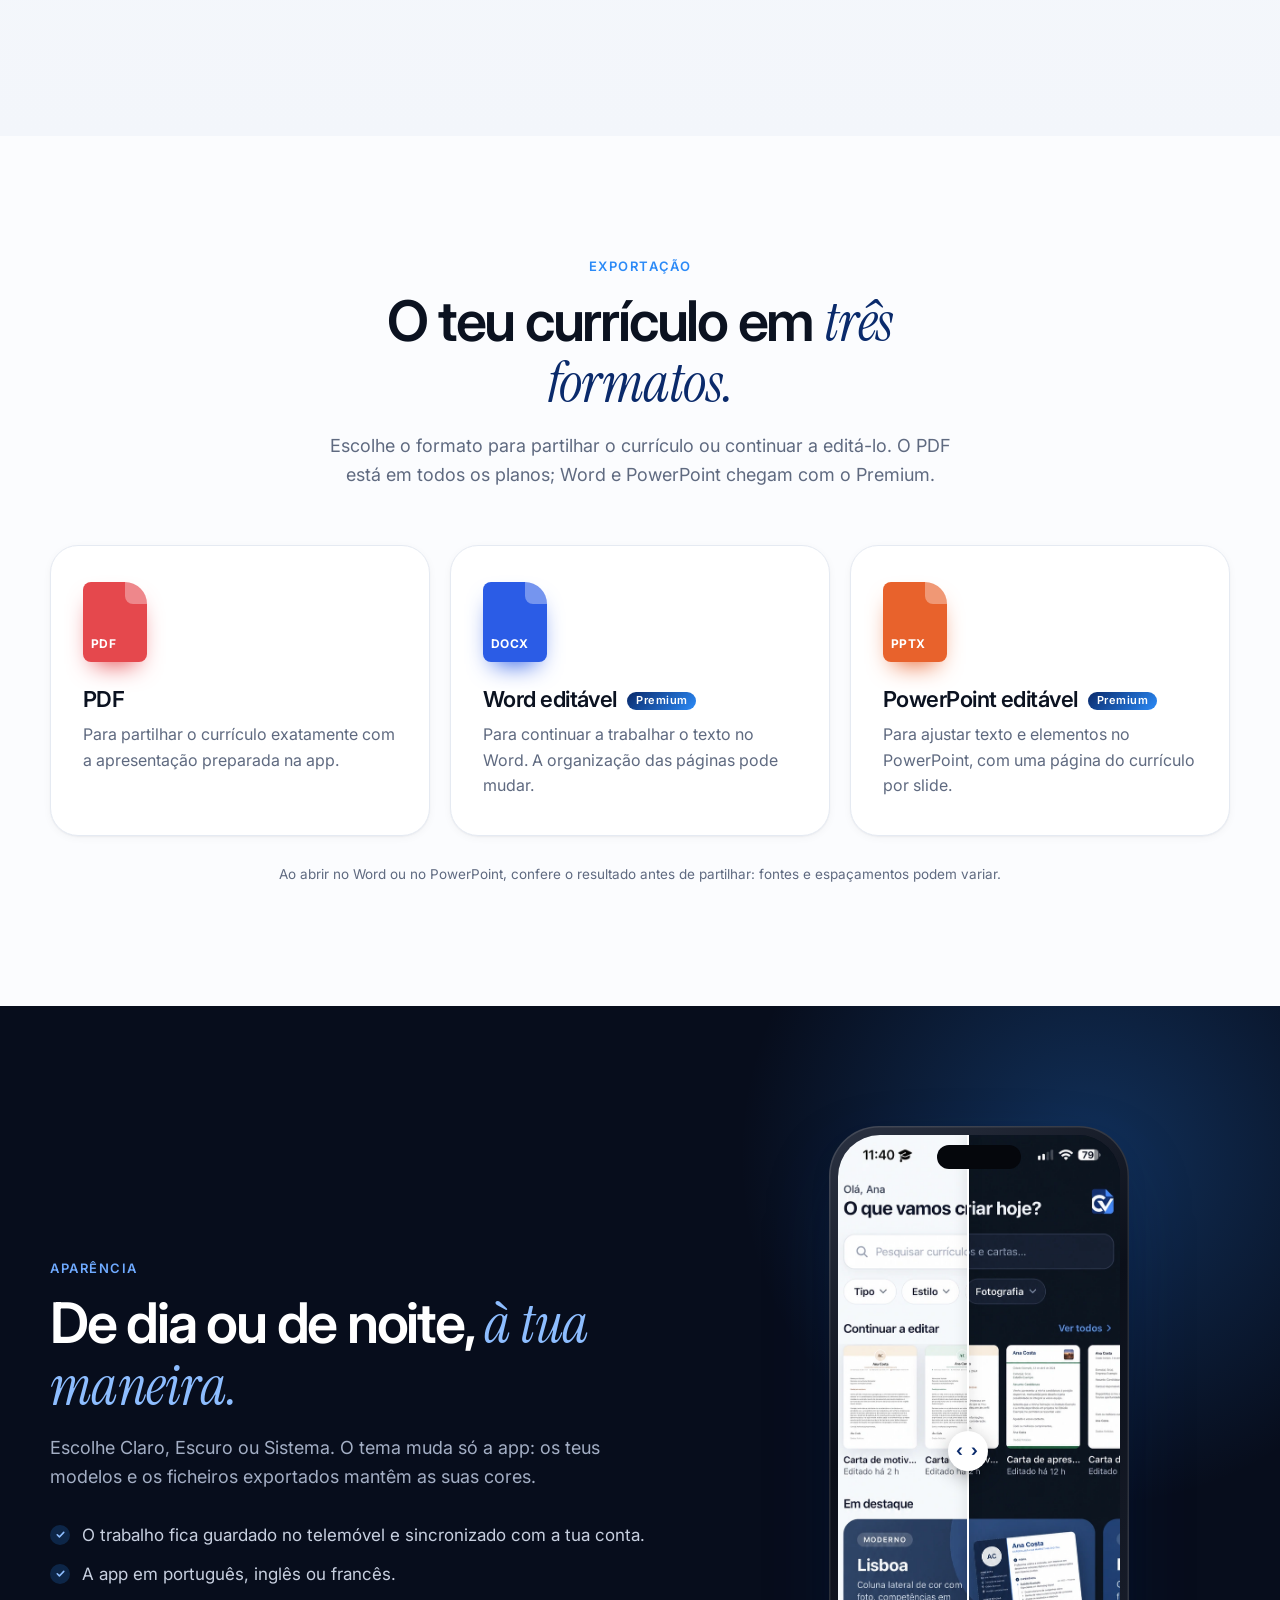
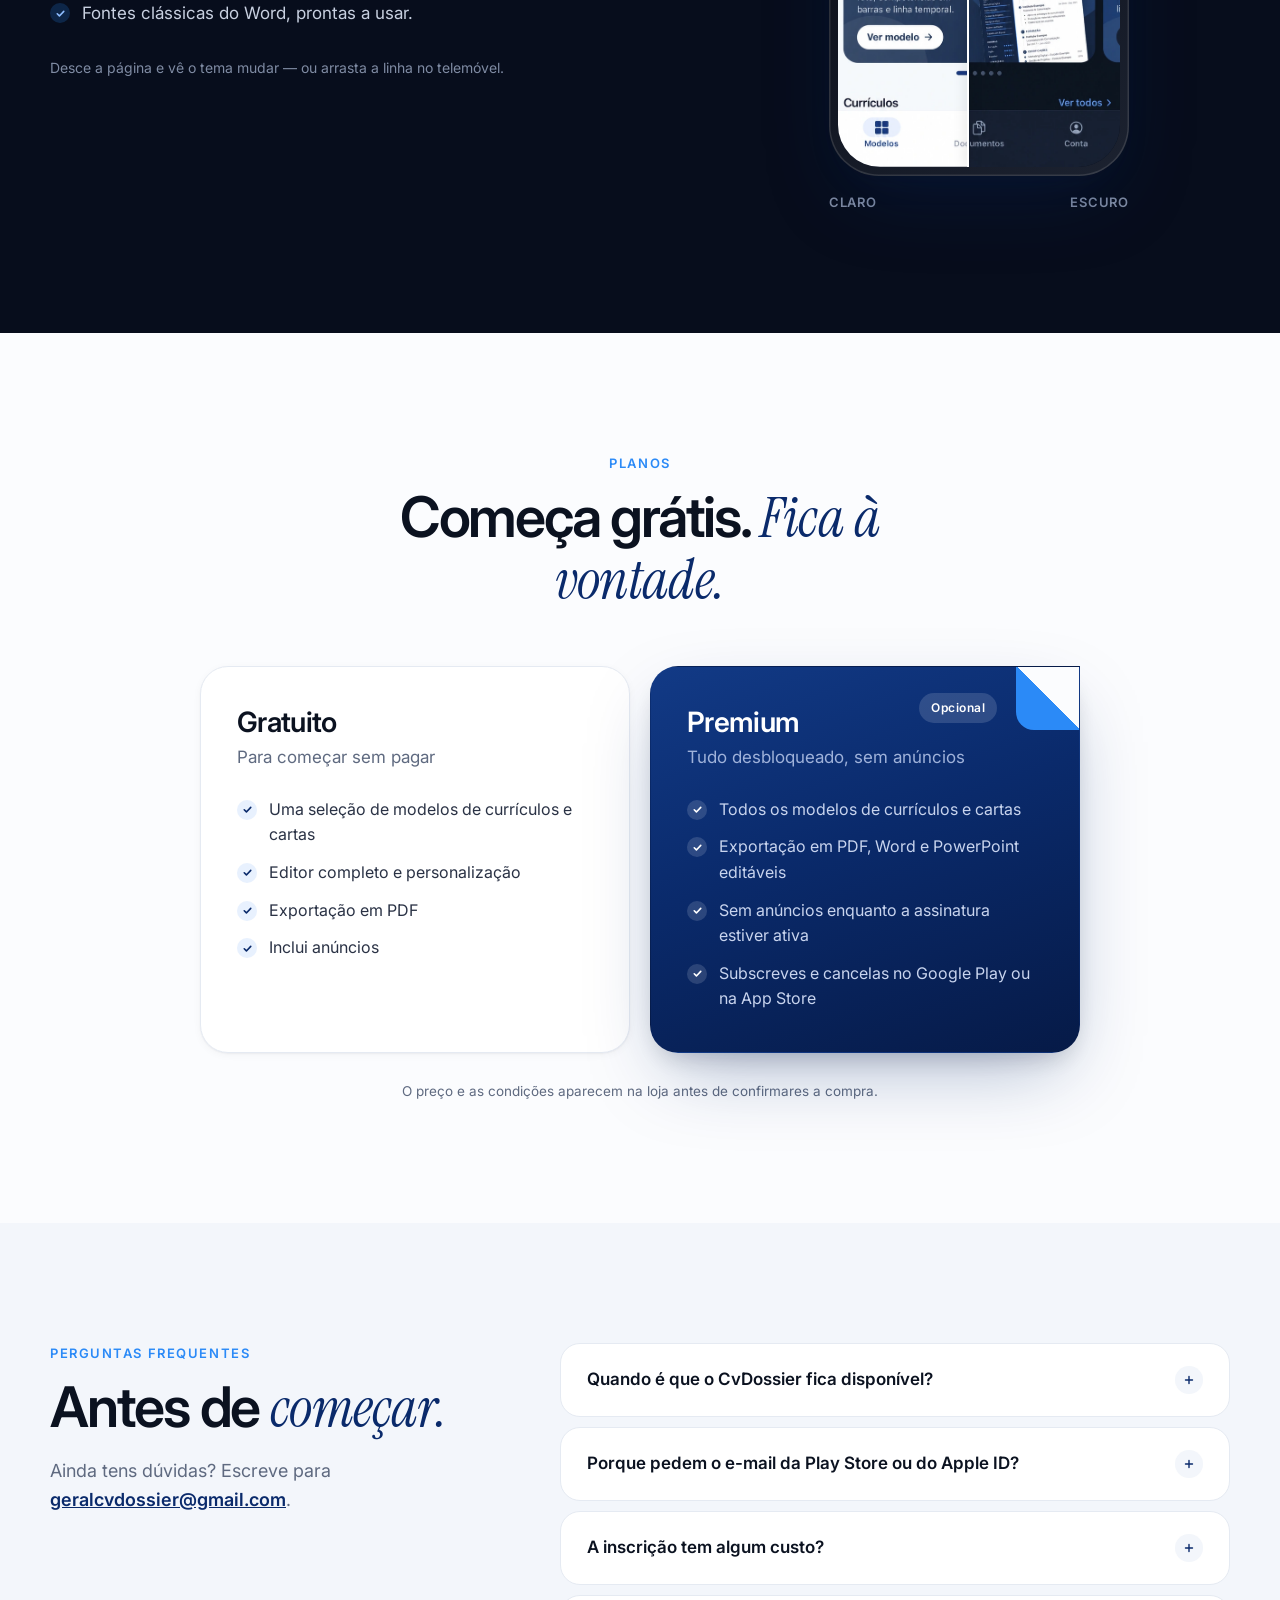
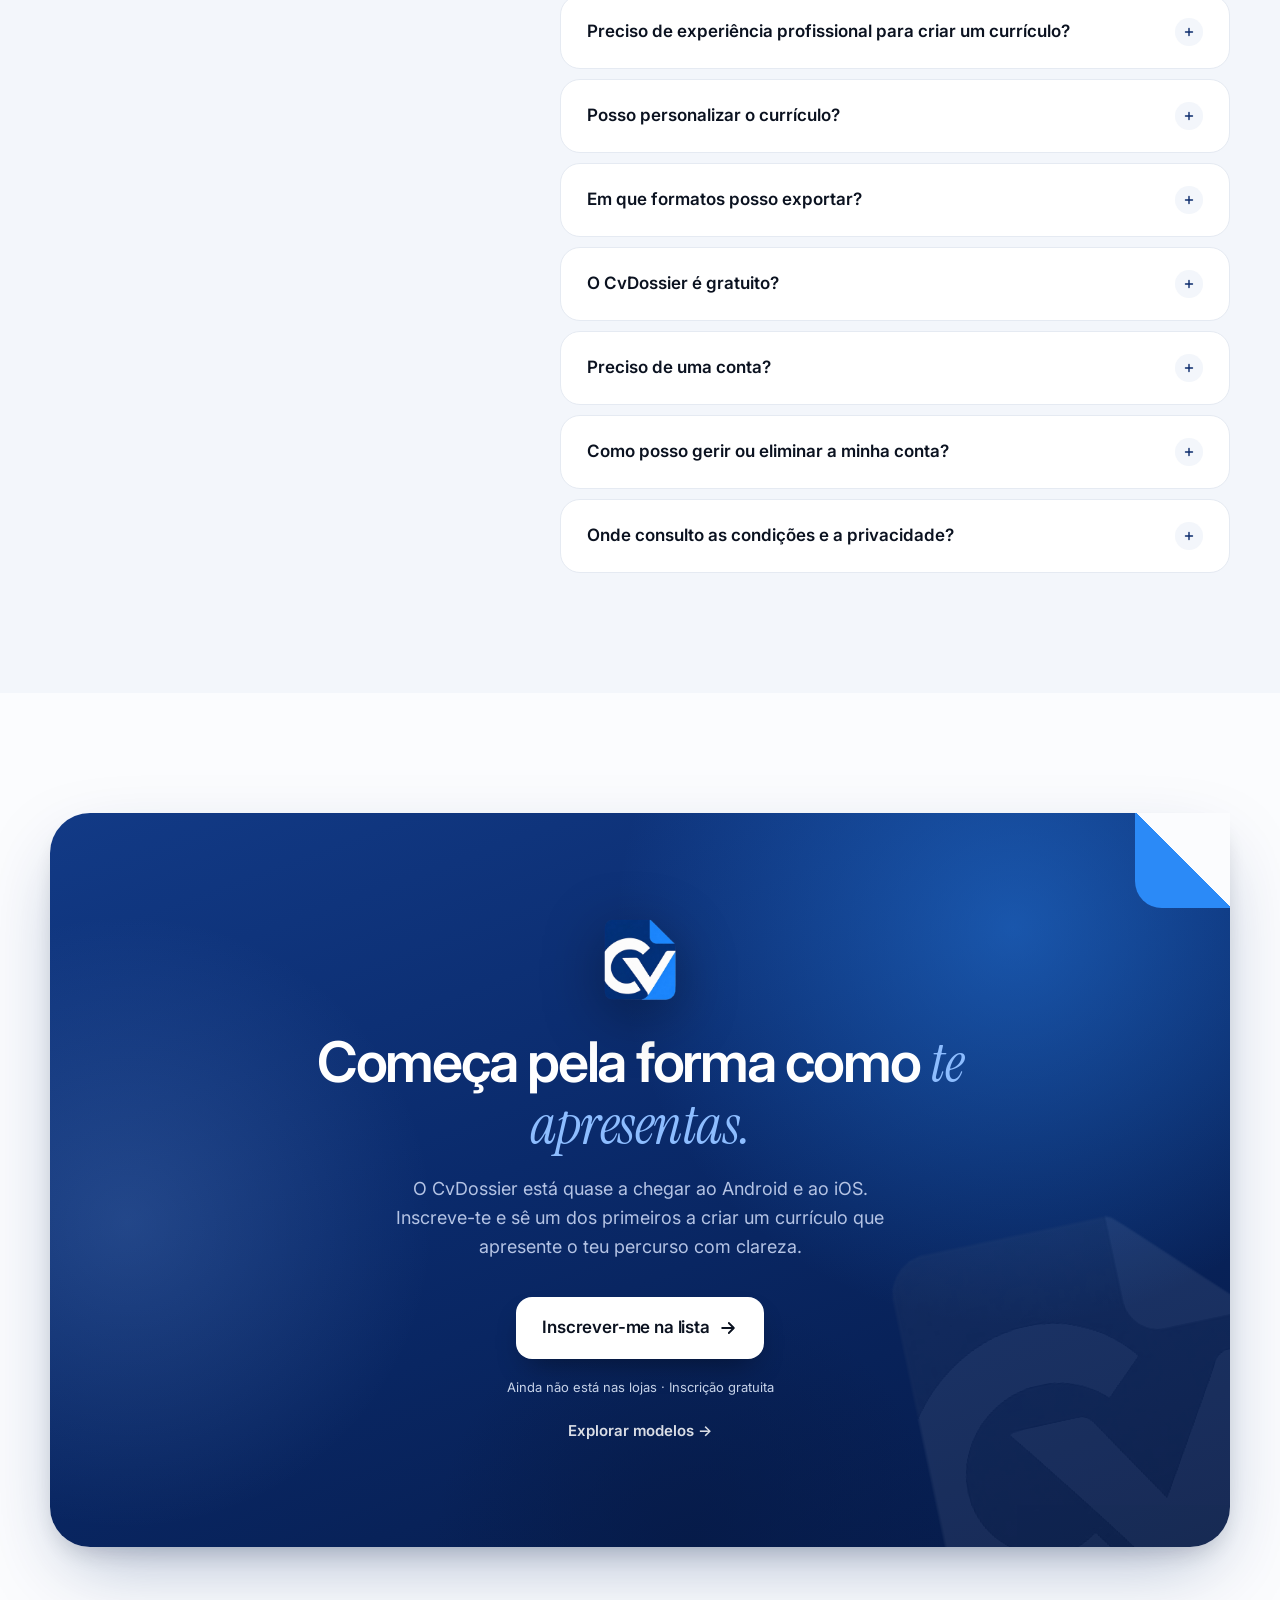
==== commit fdbac8a2: "Improve search metadata and add sitemap" ====
--- a/index.html
+++ b/index.html
@@ -3,15 +3,50 @@
 <head>
   <meta charset="utf-8">
   <meta name="viewport" content="width=device-width, initial-scale=1">
-  <title>CvDossier</title>
-  <meta name="description" content="O CvDossier chega em breve ao Android e ao iOS: currículos e cartas profissionais feitos no telemóvel, exportados em PDF, Word ou PowerPoint. Inscreve-te e sê um dos primeiros a usar.">
+  <title>CvDossier — Currículos e cartas profissionais</title>
+  <meta name="description" content="Currículos e cartas profissionais no telemóvel, com exportação em PDF, Word e PowerPoint. Em breve no Android e iOS. Inscreve-te na lista de espera.">
   <meta name="theme-color" content="#0A2A6B">
   <link rel="canonical" href="https://cvdossier.app/">
   <meta property="og:type" content="website">
-  <meta property="og:title" content="CvDossier — Em breve no Android e iOS">
-  <meta property="og:description" content="Currículos e cartas bonitos, feitos no telemóvel. Inscreve-te e sê um dos primeiros a experimentar.">
+  <meta property="og:site_name" content="CvDossier">
+  <meta property="og:title" content="CvDossier — Currículos e cartas profissionais">
+  <meta property="og:description" content="Currículos e cartas profissionais no telemóvel, com exportação em PDF, Word e PowerPoint. Em breve no Android e iOS. Inscreve-te na lista de espera.">
   <meta property="og:url" content="https://cvdossier.app/">
   <meta property="og:image" content="https://cvdossier.app/assets/marca/logo-com-nome.png">
+  <meta property="og:image:width" content="600">
+  <meta property="og:image:height" content="600">
+  <meta property="og:image:alt" content="Logótipo do CvDossier">
+  <script type="application/ld+json">
+  {
+    "@context": "https://schema.org",
+    "@graph": [
+      {
+        "@type": "WebSite",
+        "@id": "https://cvdossier.app/#website",
+        "name": "CvDossier",
+        "alternateName": "CV Dossier",
+        "url": "https://cvdossier.app/",
+        "inLanguage": "pt",
+        "publisher": { "@id": "https://cvdossier.app/#organization" }
+      },
+      {
+        "@type": "Organization",
+        "@id": "https://cvdossier.app/#organization",
+        "name": "CvDossier",
+        "alternateName": "CV Dossier",
+        "url": "https://cvdossier.app/",
+        "logo": "https://cvdossier.app/assets/marca/logo-com-nome.png",
+        "email": "geralcvdossier@gmail.com",
+        "sameAs": [
+          "https://www.instagram.com/cvdossier.app",
+          "https://www.tiktok.com/@cvdossier.app",
+          "https://www.linkedin.com/company/cvdossierapp/",
+          "https://youtube.com/@cvdossierapp"
+        ]
+      }
+    ]
+  }
+  </script>
   <link rel="icon" type="image/png" href="assets/marca/favicon.png">
   <link rel="apple-touch-icon" href="assets/marca/apple-touch-icon.png">
   <link rel="preconnect" href="https://fonts.googleapis.com">
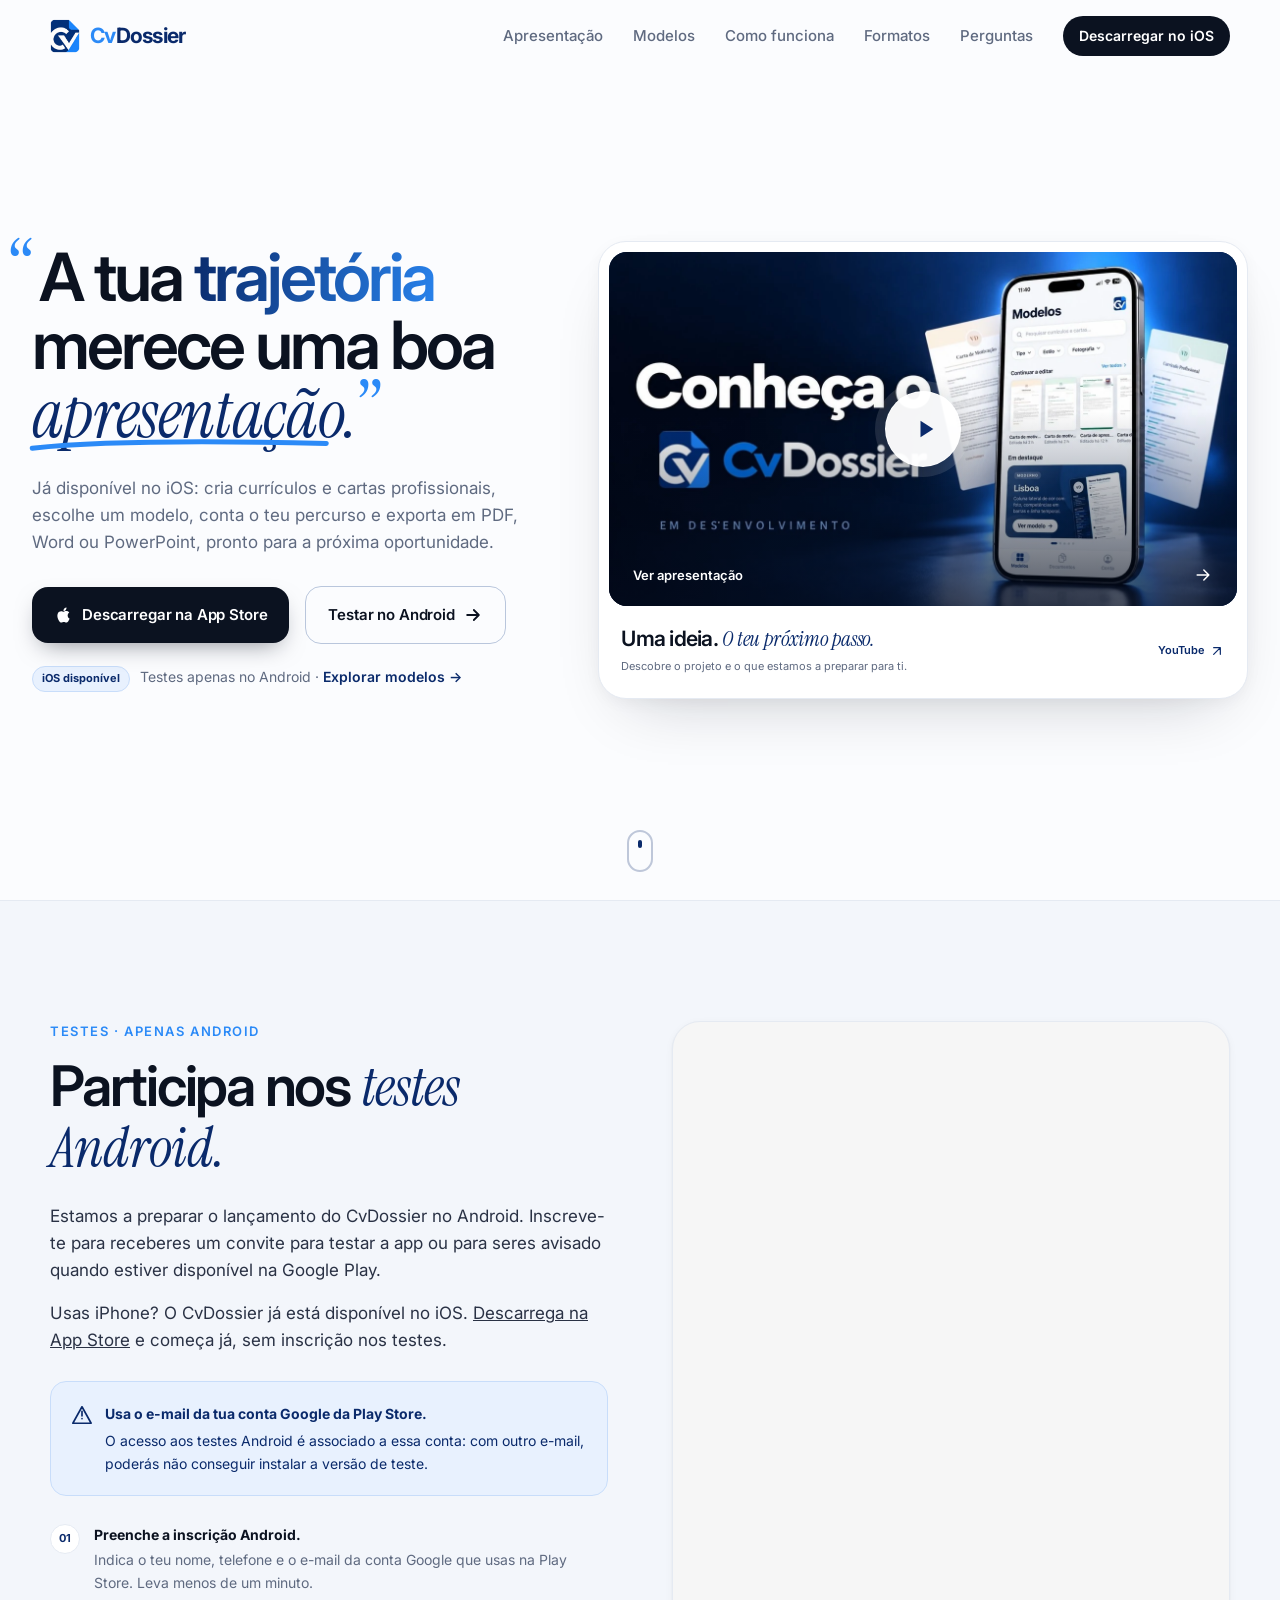
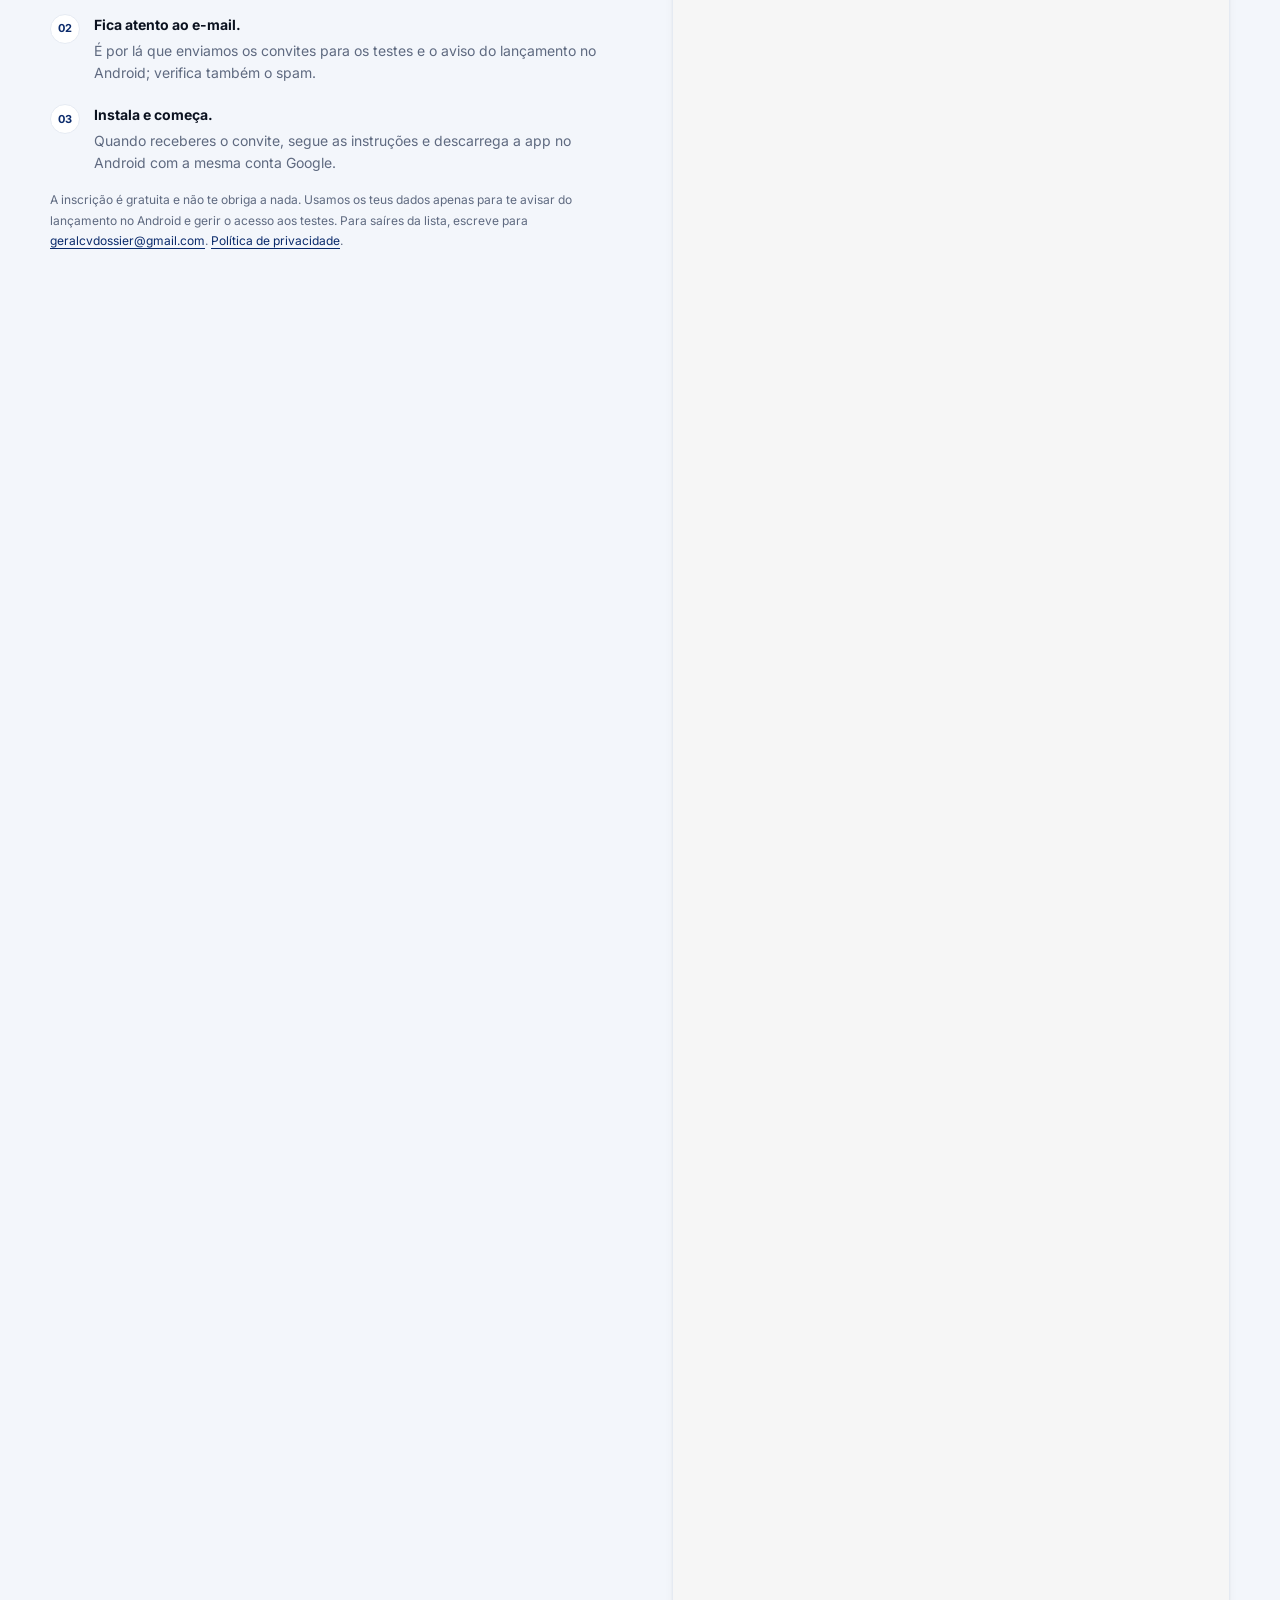
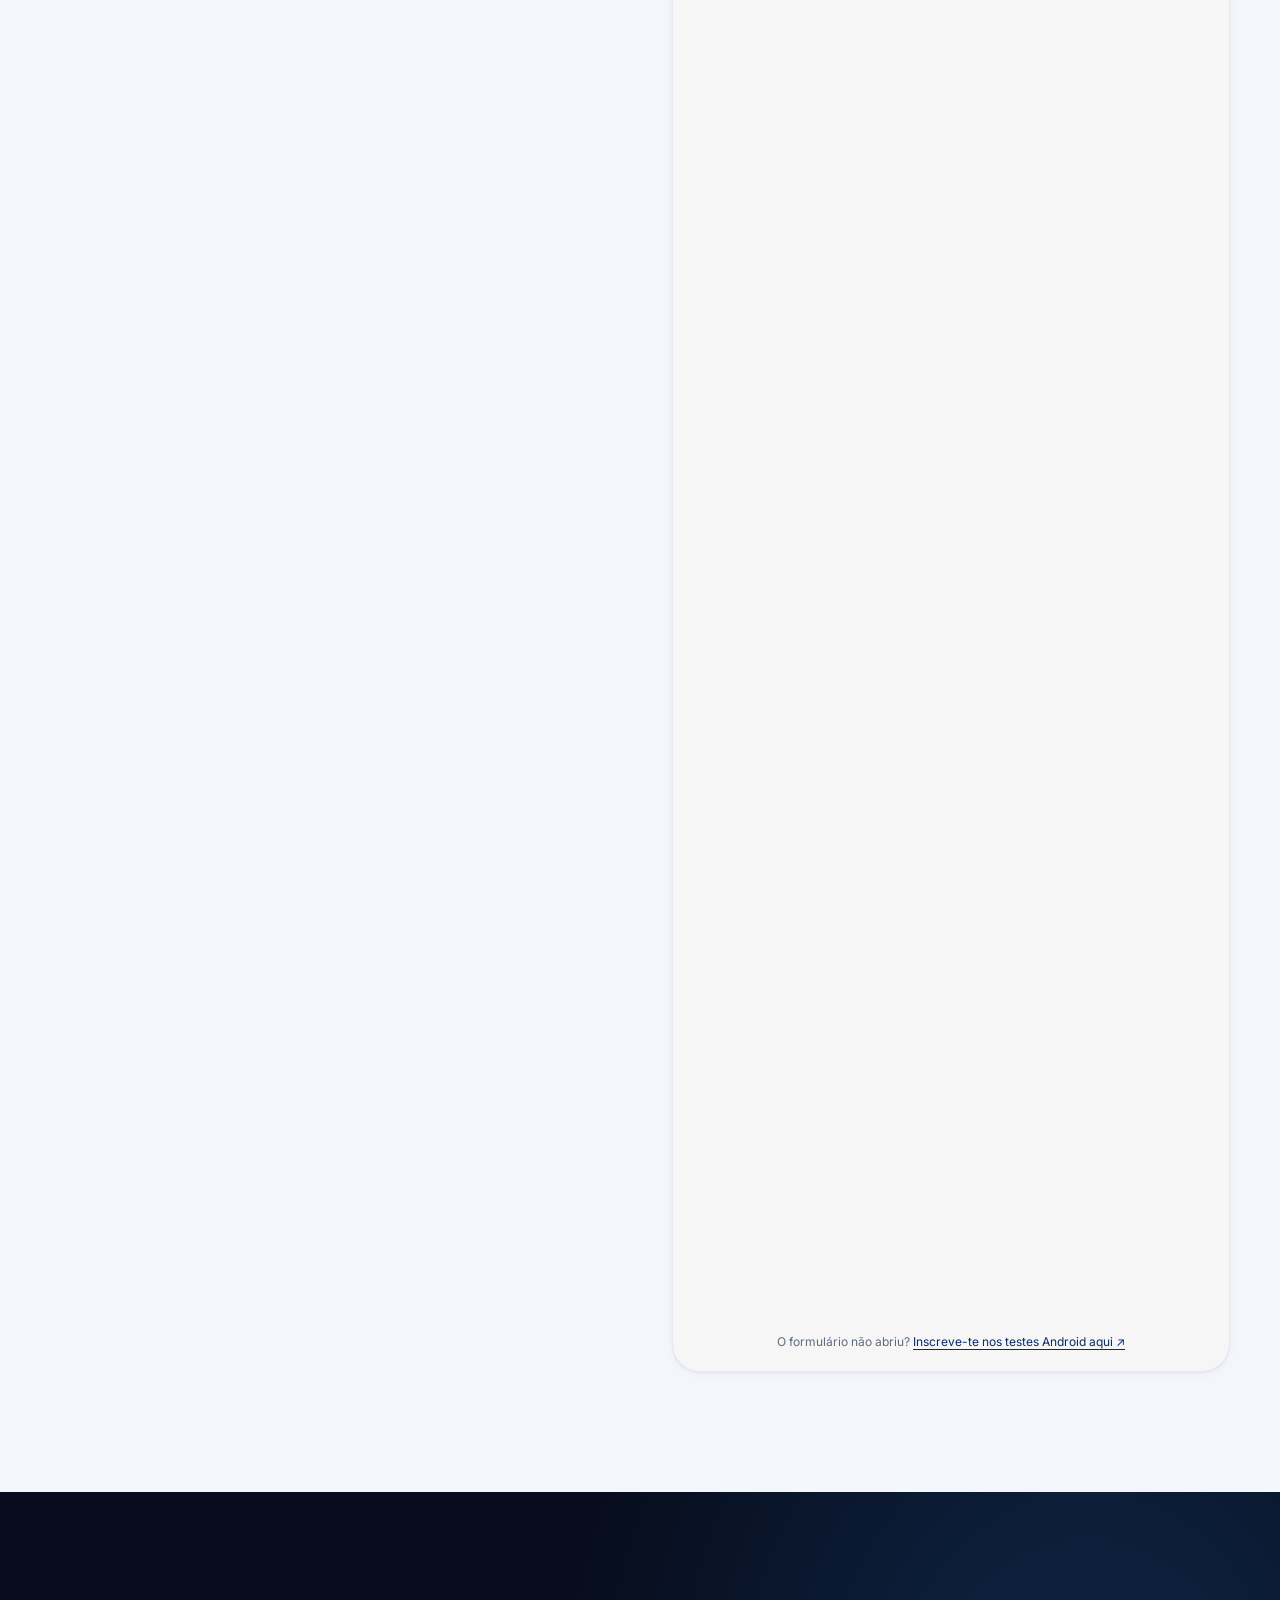
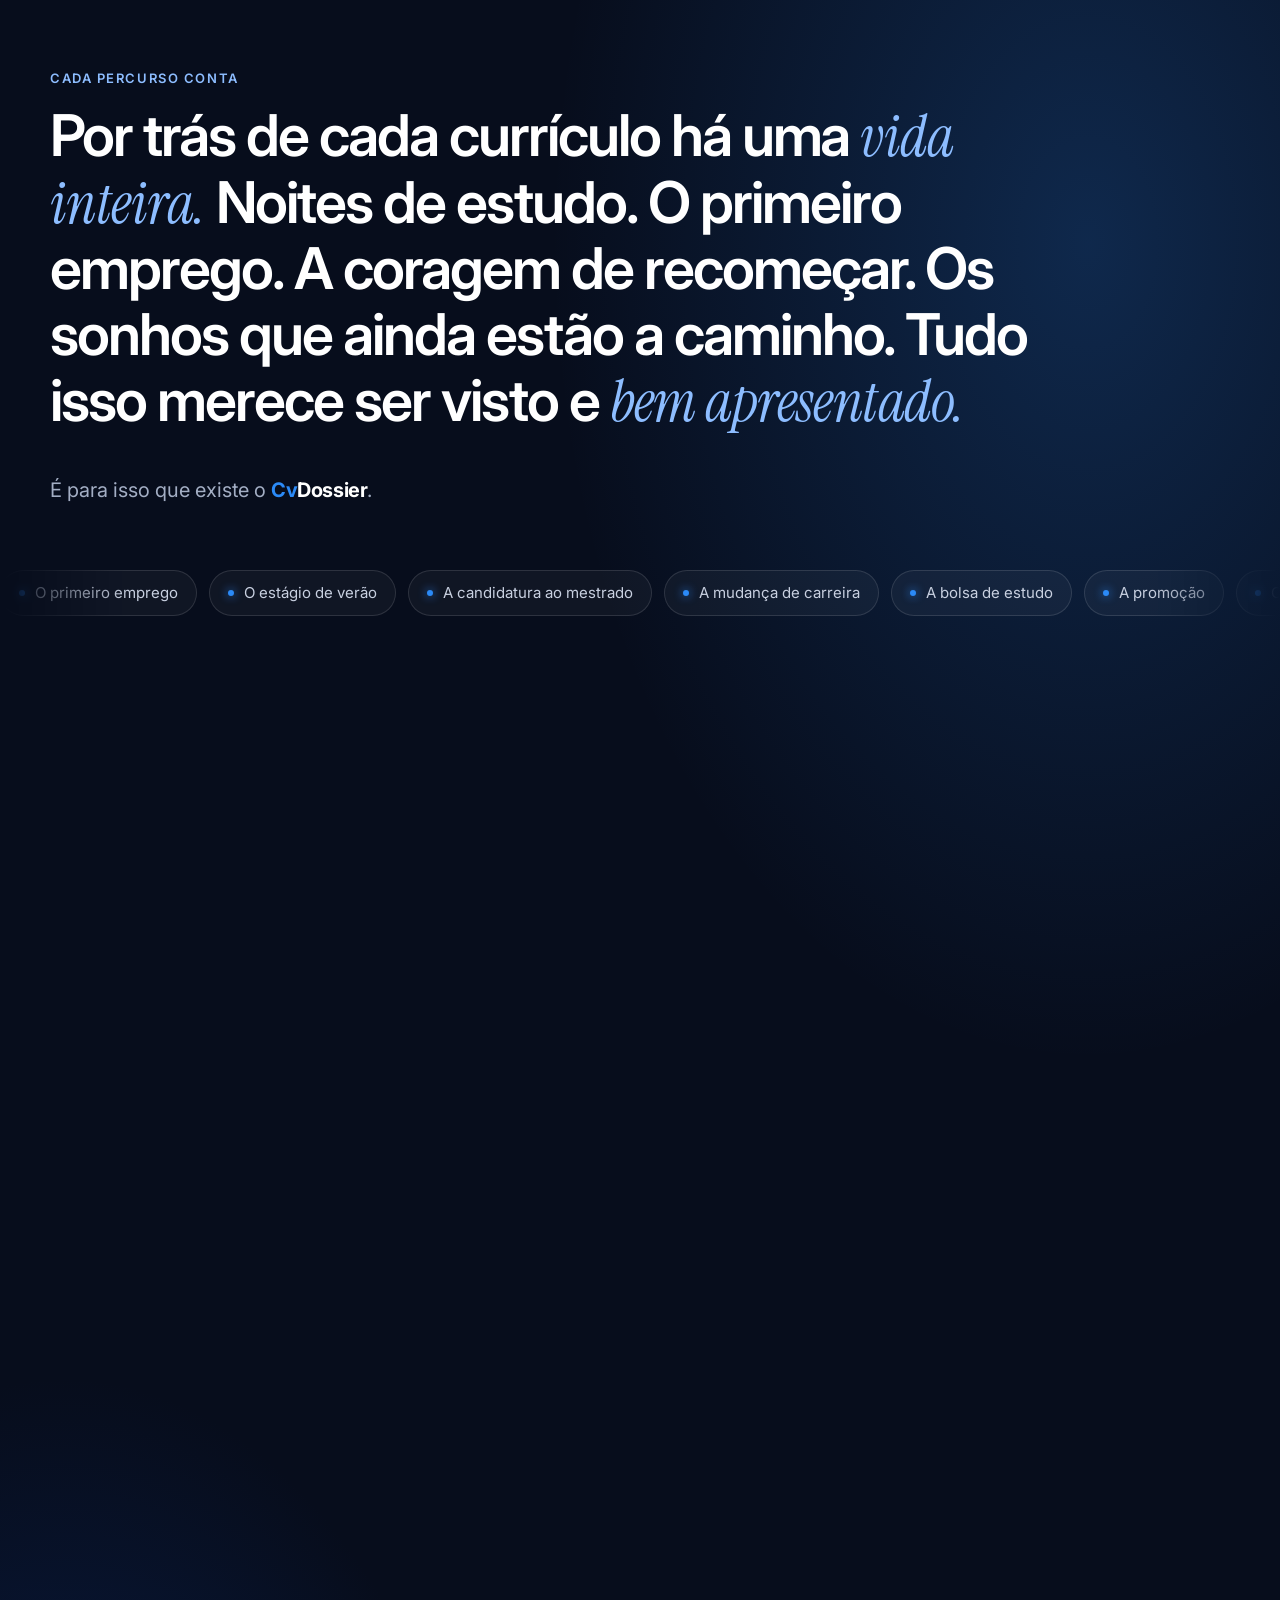
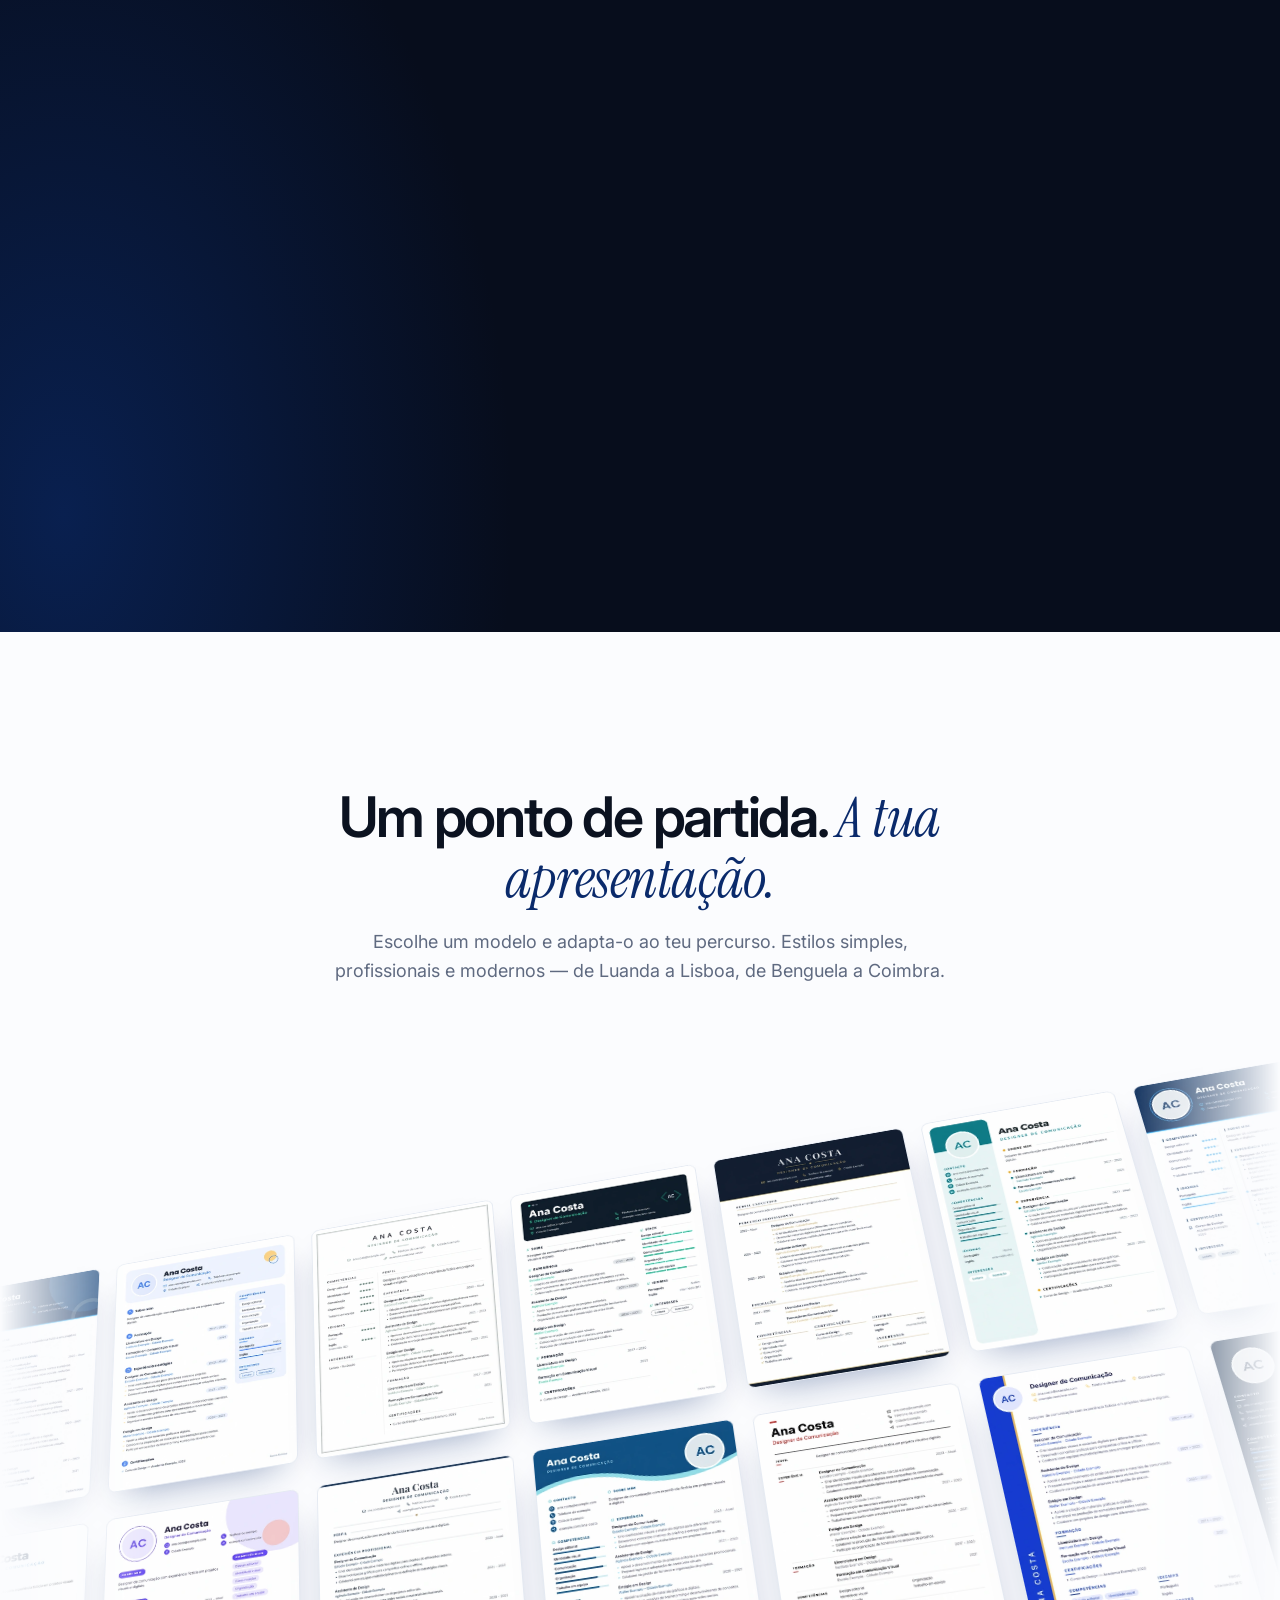
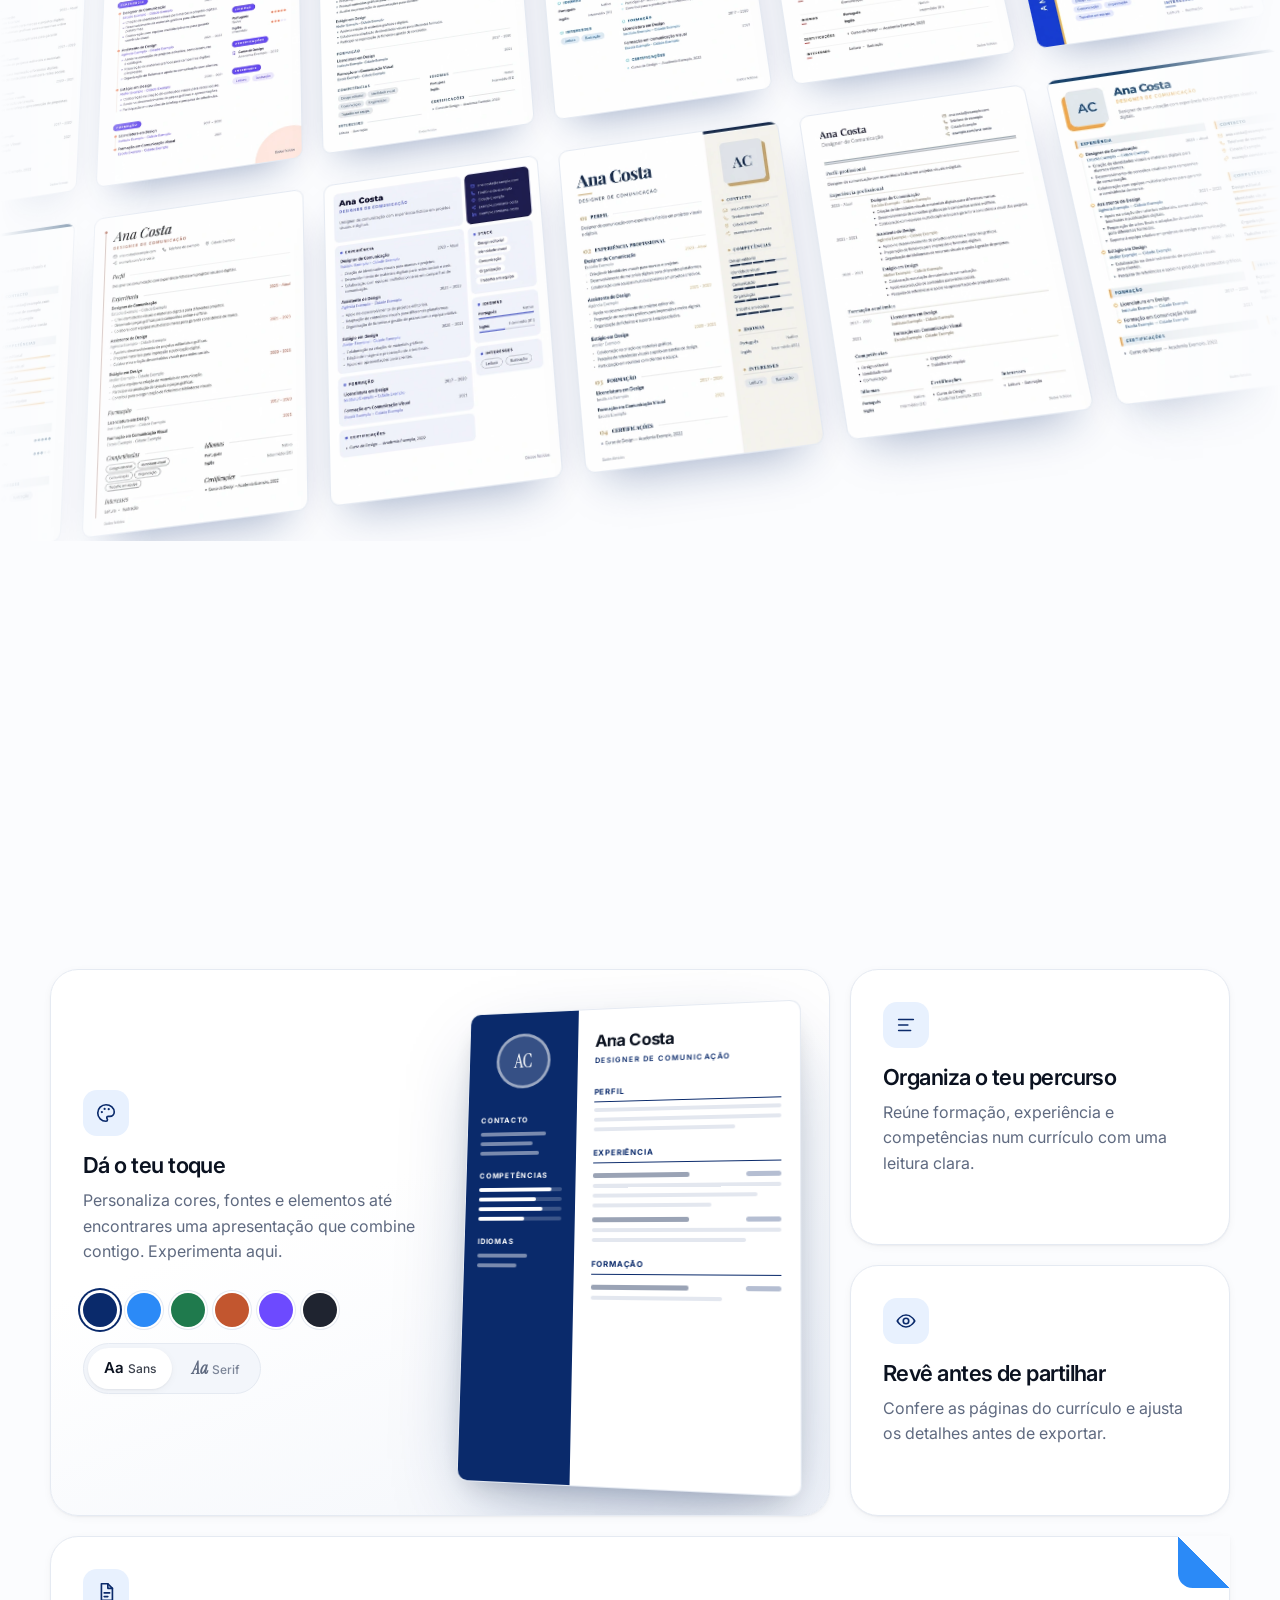
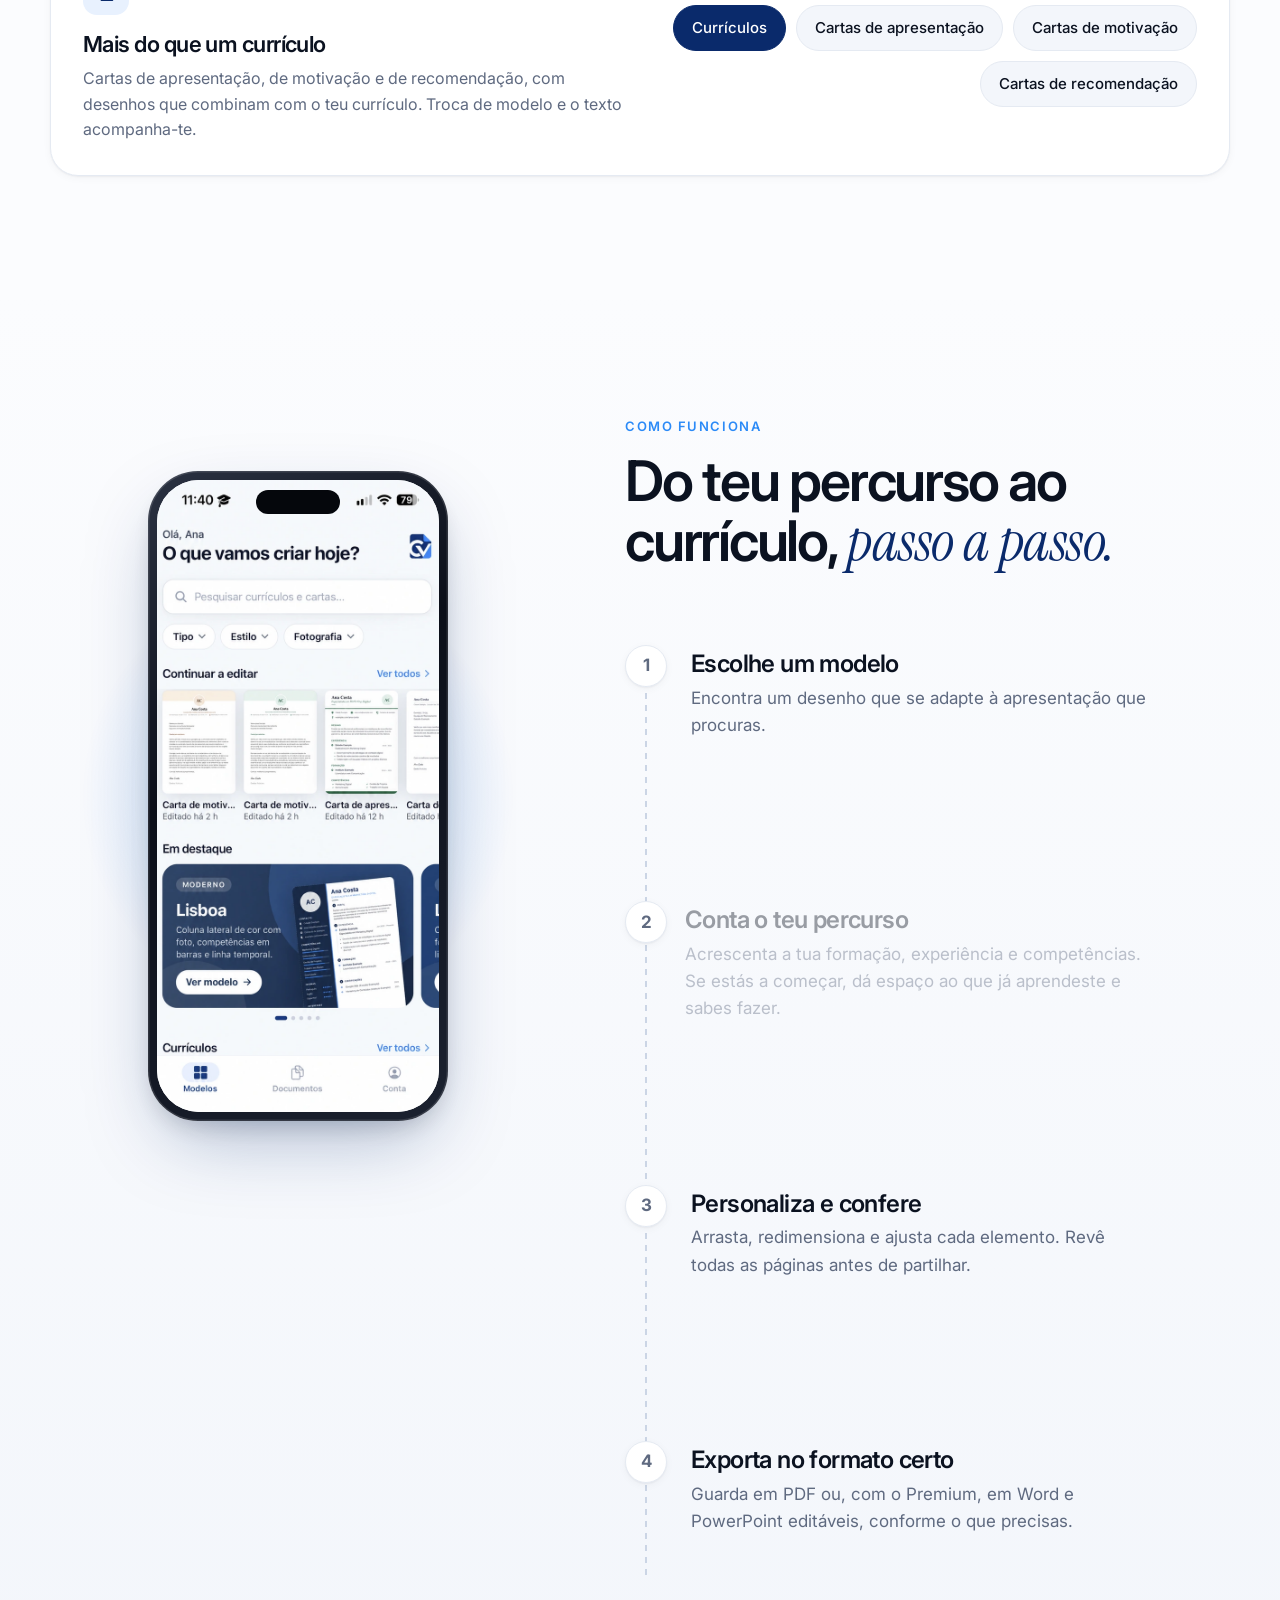
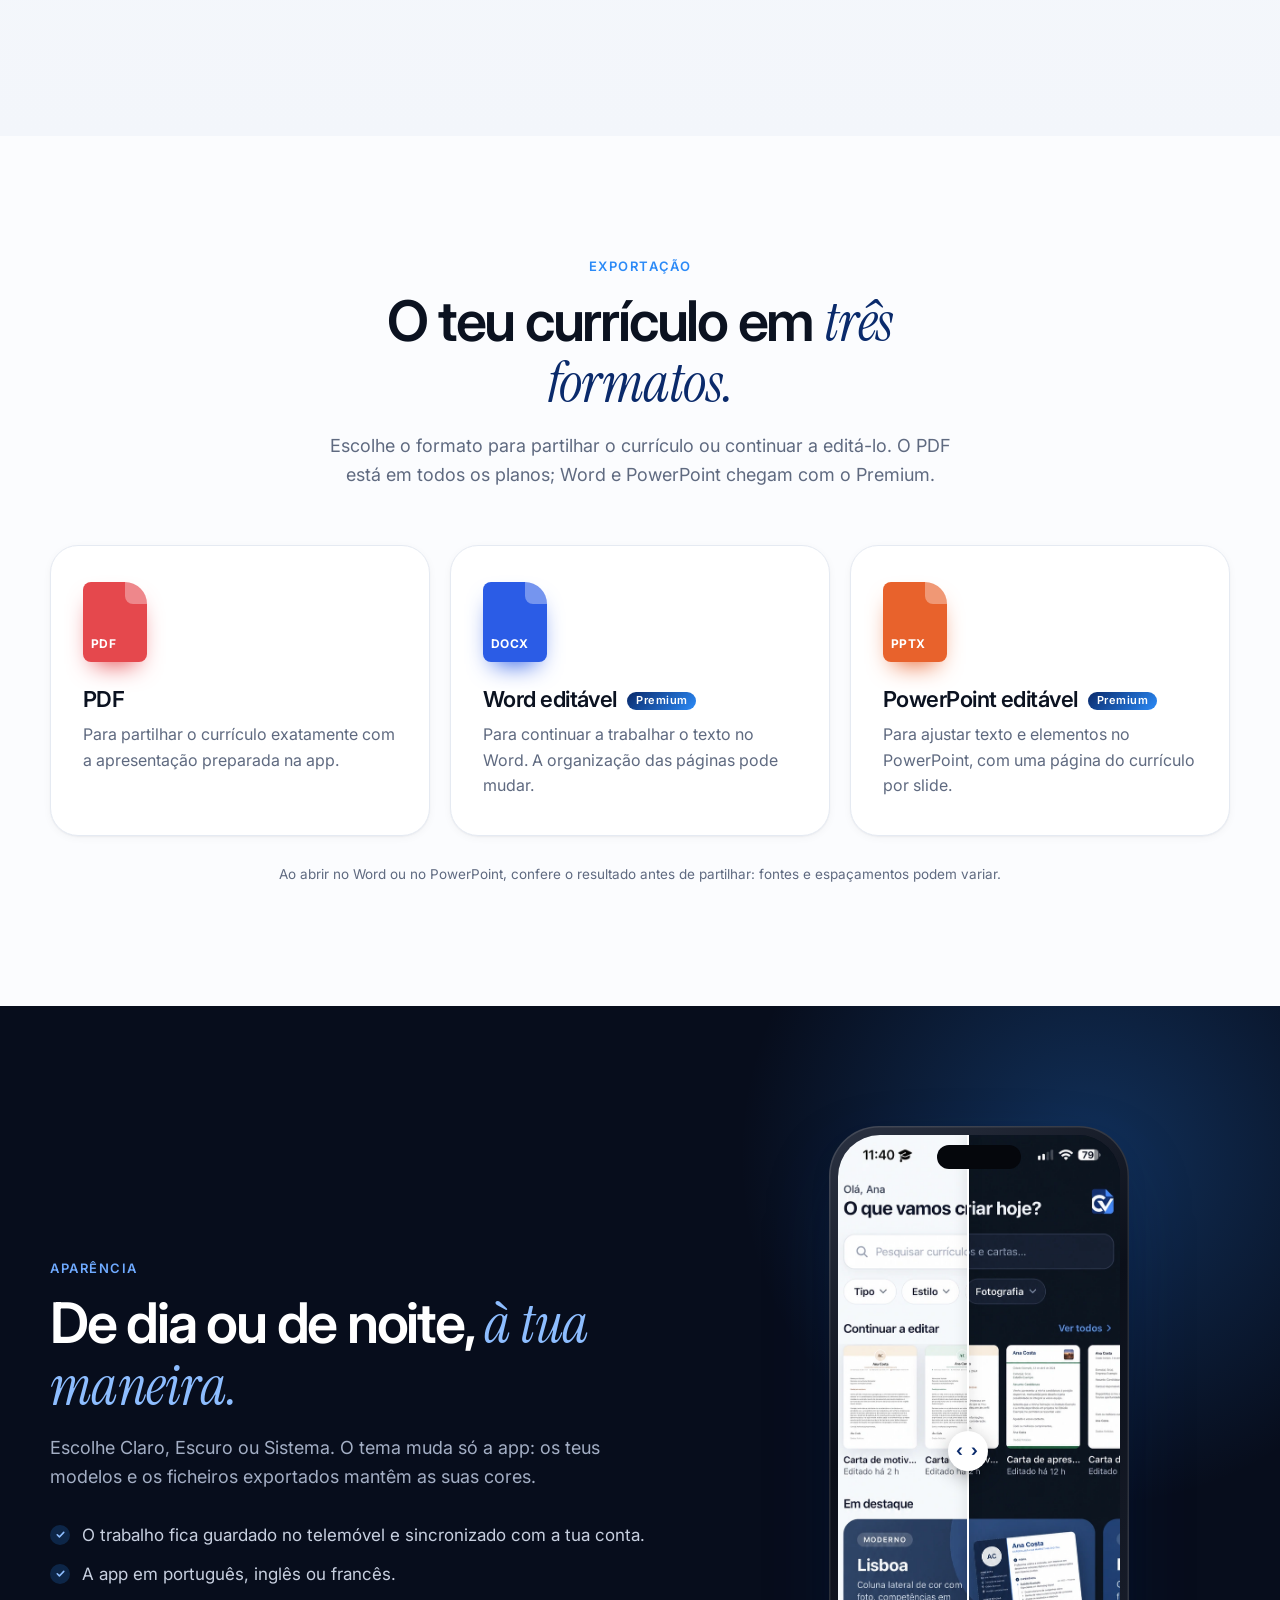
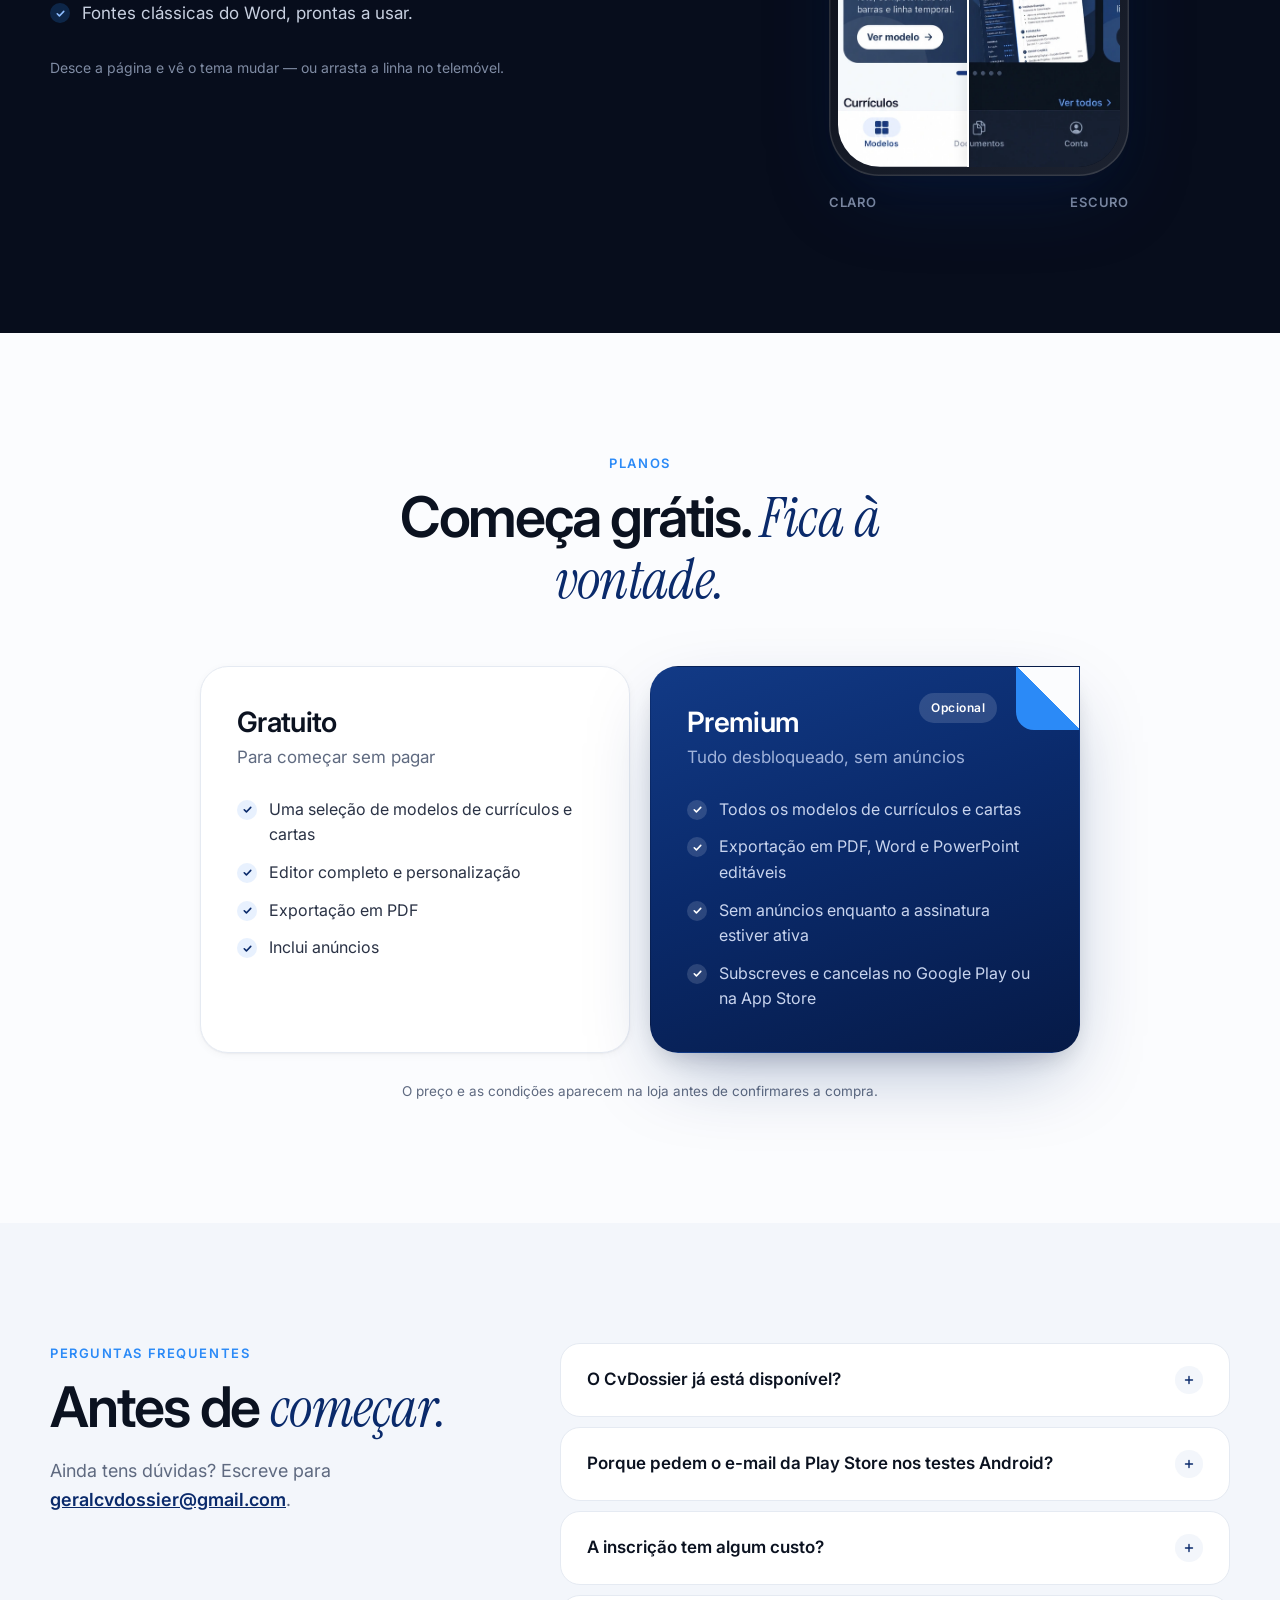
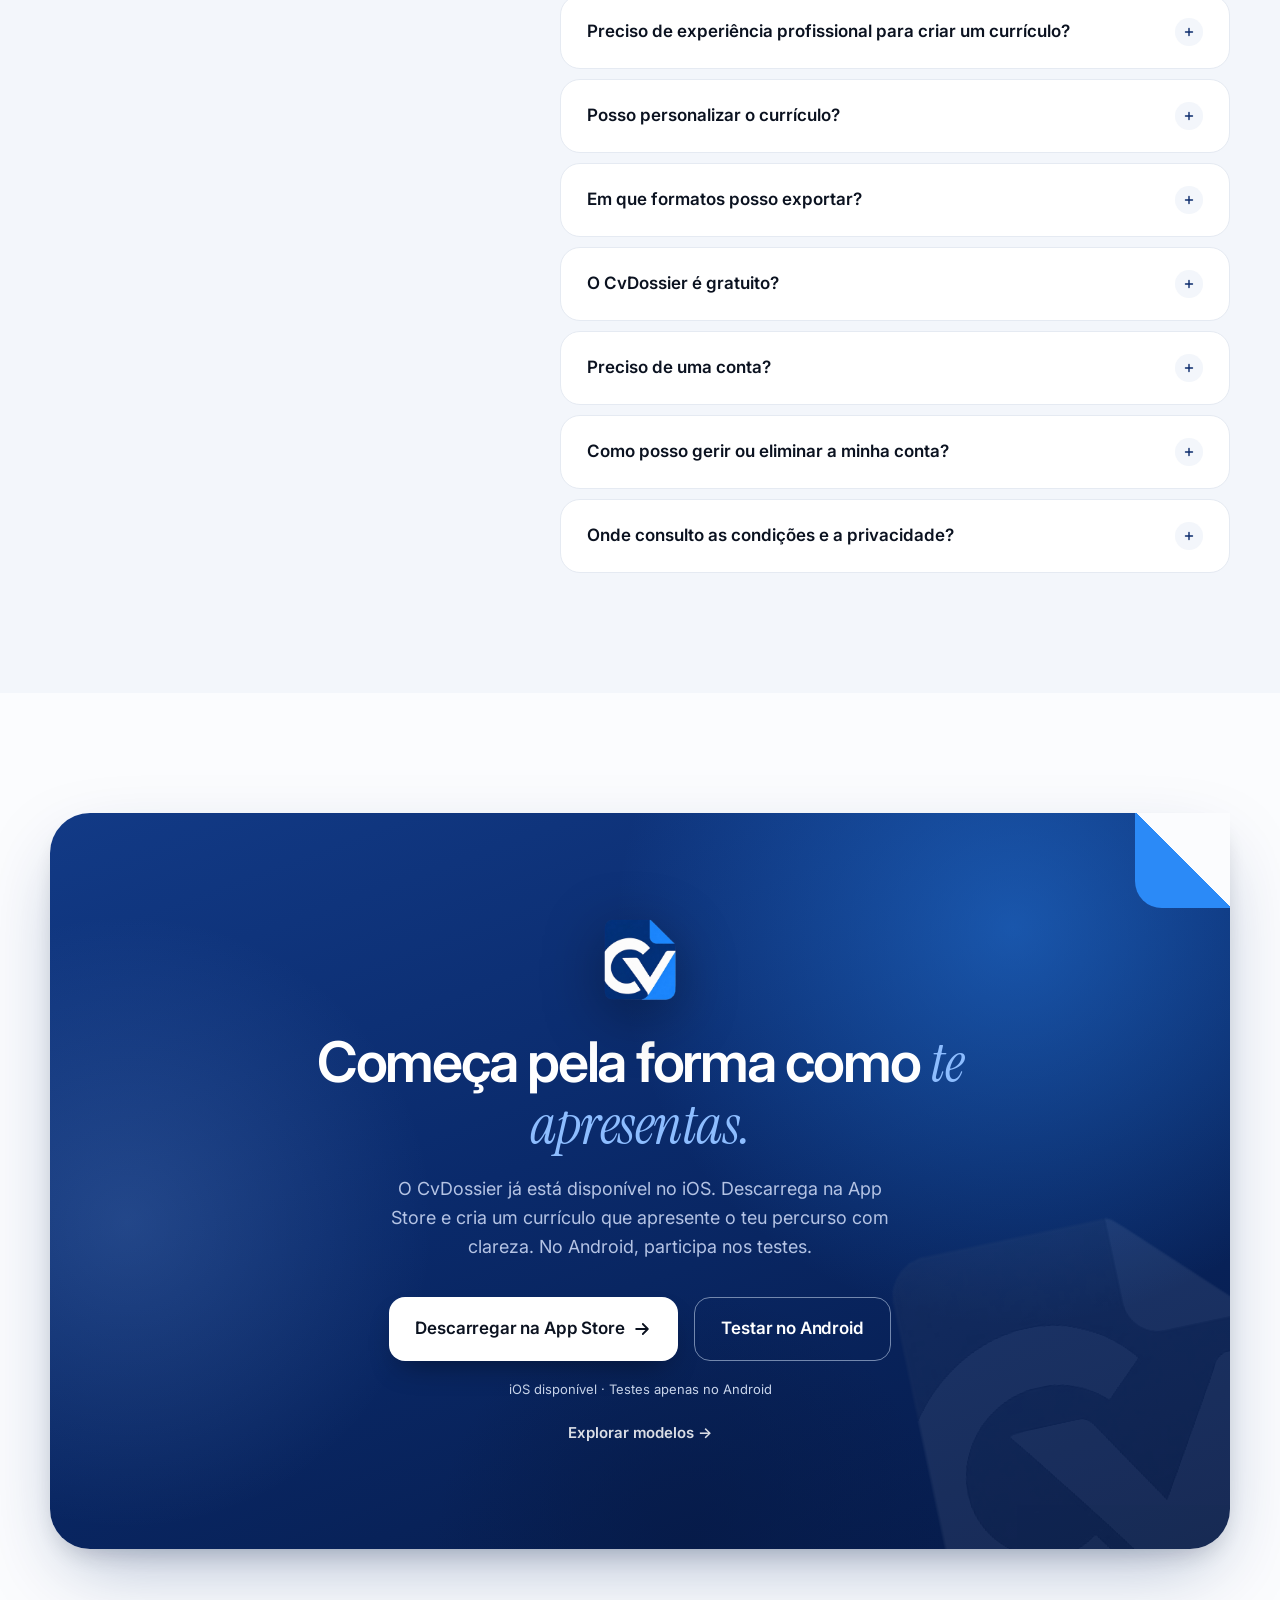
==== commit 98ac92a8: "150.v" ====
--- a/index.html
+++ b/index.html
@@ -4,13 +4,13 @@
   <meta charset="utf-8">
   <meta name="viewport" content="width=device-width, initial-scale=1">
   <title>CvDossier — Currículos e cartas profissionais</title>
-  <meta name="description" content="Currículos e cartas profissionais no telemóvel, com exportação em PDF, Word e PowerPoint. Em breve no Android e iOS. Inscreve-te na lista de espera.">
+  <meta name="description" content="Cria currículos e cartas profissionais no telemóvel e exporta em PDF, Word e PowerPoint. Já disponível no iOS na App Store. Participa nos testes Android.">
   <meta name="theme-color" content="#0A2A6B">
   <link rel="canonical" href="https://cvdossier.app/">
   <meta property="og:type" content="website">
   <meta property="og:site_name" content="CvDossier">
   <meta property="og:title" content="CvDossier — Currículos e cartas profissionais">
-  <meta property="og:description" content="Currículos e cartas profissionais no telemóvel, com exportação em PDF, Word e PowerPoint. Em breve no Android e iOS. Inscreve-te na lista de espera.">
+  <meta property="og:description" content="Cria currículos e cartas profissionais no telemóvel e exporta em PDF, Word e PowerPoint. Já disponível no iOS na App Store. Participa nos testes Android.">
   <meta property="og:url" content="https://cvdossier.app/">
   <meta property="og:image" content="https://cvdossier.app/assets/marca/logo-com-nome.png">
   <meta property="og:image:width" content="600">
@@ -71,7 +71,7 @@
         <a href="#como-funciona">Como funciona</a>
         <a href="#formatos">Formatos</a>
         <a href="#perguntas">Perguntas</a>
-        <a class="btn btn-sm btn-dark nav-cta magnetic" href="#inscricao">Inscrever-me</a>
+        <a class="btn btn-sm btn-dark nav-cta magnetic" href="https://apps.apple.com/us/app/cvdossier/id6822973085">Descarregar no iOS</a>
       </nav>
       <button class="nav-toggle" aria-controls="nav" aria-expanded="false" aria-label="Abrir menu">
         <span></span><span></span>
@@ -107,44 +107,41 @@
             <span class="w" style="--i:6" aria-hidden="true">boa</span>
             <span class="nw"><span class="w hl" style="--i:7" aria-hidden="true"><em>apresentação.</em><svg class="underline" viewBox="0 0 300 20" preserveAspectRatio="none"><path d="M3 14C60 6 140 3 297 9" pathLength="1" vector-effect="non-scaling-stroke"/></svg></span><span class="w q" style="--i:8" aria-hidden="true">”</span></span>
           </h1>
-          <p class="lead reveal">Em breve no teu telemóvel: cria currículos e cartas profissionais, escolhe um modelo, conta o teu percurso e exporta em PDF, Word ou PowerPoint, pronto para a próxima oportunidade.</p>
+          <p class="lead reveal">Já disponível no iOS: cria currículos e cartas profissionais, escolhe um modelo, conta o teu percurso e exporta em PDF, Word ou PowerPoint, pronto para a próxima oportunidade.</p>
           <div class="hero-actions reveal">
-            <a class="btn btn-lg btn-dark magnetic" href="#inscricao">Quero ser dos primeiros <svg viewBox="0 0 24 24" aria-hidden="true"><path d="M5 12h13m-5-6 6 6-6 6" fill="none" stroke="currentColor" stroke-width="2.2" stroke-linecap="round" stroke-linejoin="round"/></svg></a>
-            <span class="soon" aria-label="Em breve no Android e no iOS">
-              <span class="soon-icons" aria-hidden="true"><svg viewBox="0 0 24 24"><path fill="currentColor" d="M16.37 12.6c-.02-2.3 1.88-3.4 1.96-3.46-1.07-1.56-2.73-1.78-3.32-1.8-1.41-.14-2.76.83-3.47.83-.72 0-1.82-.81-3-.79-1.54.02-2.96.9-3.76 2.28-1.6 2.78-.41 6.9 1.15 9.15.76 1.1 1.67 2.34 2.86 2.3 1.15-.05 1.58-.74 2.97-.74 1.38 0 1.77.74 2.98.72 1.23-.02 2.01-1.12 2.76-2.23.87-1.28 1.23-2.52 1.25-2.58-.03-.01-2.4-.92-2.38-3.68ZM14.1 5.86c.63-.77 1.06-1.83.94-2.89-.91.04-2.01.61-2.67 1.37-.58.67-1.1 1.76-.96 2.8 1.02.08 2.06-.52 2.69-1.28Z"/></svg><svg viewBox="0 0 24 24"><path fill="#00D7FE" d="M3.6 2.3c-.2.2-.3.6-.3 1v17.4c0 .4.1.8.3 1l.1.1 9.7-9.7v-.2L3.7 2.2l-.1.1Z"/><path fill="#FFCE00" d="m16.6 15.4-3.2-3.2v-.2l3.2-3.3h.1l3.8 2.2c1.1.6 1.1 1.6 0 2.3l-3.8 2.2h-.1Z"/><path fill="#FF3A44" d="m16.7 15.3-3.3-3.3-9.8 9.8c.4.4 1 .4 1.7 0l11.4-6.5"/><path fill="#00F076" d="M16.7 8.7 5.3 2.2c-.7-.4-1.3-.3-1.7.1l9.8 9.7 3.3-3.3Z"/></svg></span>
-              <span><small>Em breve</small>Android e iOS</span>
-            </span>
-          </div>
-          <p class="hero-note reveal"><span class="test-badge">Pré-lançamento</span> Inscrição gratuita · <a href="#modelos">Explorar modelos →</a></p>
+            <a class="btn btn-lg btn-dark magnetic" href="https://apps.apple.com/us/app/cvdossier/id6822973085"><svg viewBox="0 0 24 24" aria-hidden="true"><path fill="currentColor" d="M16.37 12.6c-.02-2.3 1.88-3.4 1.96-3.46-1.07-1.56-2.73-1.78-3.32-1.8-1.41-.14-2.76.83-3.47.83-.72 0-1.82-.81-3-.79-1.54.02-2.96.9-3.76 2.28-1.6 2.78-.41 6.9 1.15 9.15.76 1.1 1.67 2.34 2.86 2.3 1.15-.05 1.58-.74 2.97-.74 1.38 0 1.77.74 2.98.72 1.23-.02 2.01-1.12 2.76-2.23.87-1.28 1.23-2.52 1.25-2.58-.03-.01-2.4-.92-2.38-3.68ZM14.1 5.86c.63-.77 1.06-1.83.94-2.89-.91.04-2.01.61-2.67 1.37-.58.67-1.1 1.76-.96 2.8 1.02.08 2.06-.52 2.69-1.28Z"/></svg>Descarregar na App Store</a>
+            <a class="btn btn-lg btn-outline magnetic" href="#inscricao">Testar no Android <svg viewBox="0 0 24 24" aria-hidden="true"><path d="M5 12h13m-5-6 6 6-6 6" fill="none" stroke="currentColor" stroke-width="2.2" stroke-linecap="round" stroke-linejoin="round"/></svg></a>
+          </div>
+          <p class="hero-note reveal"><span class="test-badge">iOS disponível</span> Testes apenas no Android · <a href="#modelos">Explorar modelos →</a></p>
         </div>
 
       </div>
       <a class="scroll-cue" href="#inscricao" aria-label="Continuar para a inscrição"><span></span></a>
     </section>
 
-    <!-- Inscrições de pré-lançamento: Google Forms ligado ao Google Sheets -->
+    <!-- Inscrições nos testes Android: Google Forms ligado ao Google Sheets -->
     <section class="section signup" id="inscricao" aria-labelledby="signup-title">
       <div class="container signup-grid">
         <div class="signup-copy">
-          <p class="kicker">Pré-lançamento · Android e iOS</p>
-          <h2 id="signup-title">Sê um dos primeiros a <em>usar o CvDossier.</em></h2>
-          <p>O CvDossier ainda não está disponível nas lojas. Estamos a preparar o lançamento para Android e iOS e queremos que faças parte dele desde o início.</p>
-          <p>Inscreve-te na lista de espera: avisamos-te assim que a app chegar e, se quiseres, podes ser convidado para a experimentar antes de toda a gente.</p>
+          <p class="kicker">Testes · Apenas Android</p>
+          <h2 id="signup-title">Participa nos <em>testes Android.</em></h2>
+          <p>Estamos a preparar o lançamento do CvDossier no Android. Inscreve-te para receberes um convite para testar a app ou para seres avisado quando estiver disponível na Google Play.</p>
+          <p>Usas iPhone? O CvDossier já está disponível no iOS. <a href="https://apps.apple.com/us/app/cvdossier/id6822973085">Descarrega na App Store</a> e começa já, sem inscrição nos testes.</p>
           <div class="store-account-note">
             <svg viewBox="0 0 24 24" aria-hidden="true"><path d="M12 8v5m0 3h.01M12 3 2 21h20L12 3Z" fill="none" stroke="currentColor" stroke-width="1.8" stroke-linecap="round" stroke-linejoin="round"/></svg>
-            <p><strong>Usa o e-mail da conta da tua loja.</strong> No Android, o e-mail da conta Google com que entras na Play Store; no iPhone, o e-mail do teu Apple ID. O acesso antecipado é associado a essa conta: com outro e-mail, poderás não conseguir instalar a app.</p>
+            <p><strong>Usa o e-mail da tua conta Google da Play Store.</strong> O acesso aos testes Android é associado a essa conta: com outro e-mail, poderás não conseguir instalar a versão de teste.</p>
           </div>
           <ol class="signup-steps">
-            <li><strong>Preenche a inscrição.</strong><span>Nome, telefone, sistema do telemóvel e o e-mail da tua loja. Leva menos de um minuto.</span></li>
-            <li><strong>Fica atento ao e-mail.</strong><span>É por lá que te avisamos do lançamento e enviamos os convites; verifica também o spam.</span></li>
-            <li><strong>Instala e começa.</strong><span>No lançamento ou num convite para testar antes, descarrega a app com a mesma conta da loja.</span></li>
+            <li><strong>Preenche a inscrição Android.</strong><span>Indica o teu nome, telefone e o e-mail da conta Google que usas na Play Store. Leva menos de um minuto.</span></li>
+            <li><strong>Fica atento ao e-mail.</strong><span>É por lá que enviamos os convites para os testes e o aviso do lançamento no Android; verifica também o spam.</span></li>
+            <li><strong>Instala e começa.</strong><span>Quando receberes o convite, segue as instruções e descarrega a app no Android com a mesma conta Google.</span></li>
           </ol>
-          <p class="signup-privacy">A inscrição é gratuita e não te obriga a nada. Usamos os teus dados apenas para te avisar do lançamento e gerir o acesso antecipado. Para saíres da lista, escreve para <a href="mailto:geralcvdossier@gmail.com">geralcvdossier@gmail.com</a>. <a href="privacidade.html">Política de privacidade</a>.</p>
+          <p class="signup-privacy">A inscrição é gratuita e não te obriga a nada. Usamos os teus dados apenas para te avisar do lançamento no Android e gerir o acesso aos testes. Para saíres da lista, escreve para <a href="mailto:geralcvdossier@gmail.com">geralcvdossier@gmail.com</a>. <a href="privacidade.html">Política de privacidade</a>.</p>
         </div>
         <div class="signup-form-card">
           <!-- A vista completa preserva o fundo e o cabeçalho escolhidos no Google Forms. -->
-          <iframe class="signup-form" title="Inscrição no pré-lançamento do CvDossier" src="https://docs.google.com/forms/d/e/1FAIpQLScVKU3GH_kend_rV_K-snRsKTLcMtu2EwlP2qxKGu0aVUrLfQ/viewform?hl=pt-BR" width="640" height="3500" loading="lazy" referrerpolicy="strict-origin-when-cross-origin"></iframe>
-          <p class="signup-form-fallback">O formulário não abriu? <a href="https://docs.google.com/forms/d/e/1FAIpQLScVKU3GH_kend_rV_K-snRsKTLcMtu2EwlP2qxKGu0aVUrLfQ/viewform?hl=pt-BR" target="_blank" rel="noopener noreferrer">Inscreve-te aqui ↗</a></p>
+          <iframe class="signup-form" title="Inscrição nos testes Android do CvDossier" src="https://docs.google.com/forms/d/e/1FAIpQLScVKU3GH_kend_rV_K-snRsKTLcMtu2EwlP2qxKGu0aVUrLfQ/viewform?hl=pt-BR" width="640" height="3500" loading="lazy" referrerpolicy="strict-origin-when-cross-origin"></iframe>
+          <p class="signup-form-fallback">O formulário não abriu? <a href="https://docs.google.com/forms/d/e/1FAIpQLScVKU3GH_kend_rV_K-snRsKTLcMtu2EwlP2qxKGu0aVUrLfQ/viewform?hl=pt-BR" target="_blank" rel="noopener noreferrer">Inscreve-te nos testes Android aqui ↗</a></p>
         </div>
       </div>
     </section>
@@ -455,16 +452,16 @@
         </div>
         <div class="faq-list reveal">
           <details>
-            <summary>Quando é que o CvDossier fica disponível?</summary>
-            <p>Estamos a preparar o lançamento para Android e iOS; a app ainda não está nas lojas. <a href="#inscricao">Inscreve-te na lista de espera</a> e avisamos-te por e-mail assim que estiver disponível.</p>
-          </details>
-          <details>
-            <summary>Porque pedem o e-mail da Play Store ou do Apple ID?</summary>
-            <p>O acesso antecipado é feito através das lojas: a Google Play e a Apple associam o convite ao e-mail da tua conta. No Android, usa o e-mail da conta Google com que entras na Play Store; no iPhone, o do teu Apple ID. Com outro e-mail, poderás não conseguir instalar a versão de teste.</p>
+            <summary>O CvDossier já está disponível?</summary>
+            <p>Sim, no iOS já podes <a href="https://apps.apple.com/us/app/cvdossier/id6822973085">descarregar o CvDossier na App Store</a>. No Android, a app está em testes: <a href="#inscricao">inscreve-te</a> para receberes um convite ou seres avisado do lançamento na Google Play.</p>
+          </details>
+          <details>
+            <summary>Porque pedem o e-mail da Play Store nos testes Android?</summary>
+            <p>A Google Play associa o acesso aos testes Android ao e-mail da tua conta Google. Usa o mesmo e-mail com que entras na Play Store; com outro, poderás não conseguir instalar a versão de teste. No iOS, descarrega diretamente na App Store, sem inscrição nos testes.</p>
           </details>
           <details>
             <summary>A inscrição tem algum custo?</summary>
-            <p>Não. A inscrição é gratuita e não te obriga a nada. Serve só para te avisarmos do lançamento e, se quiseres, convidarmos-te para experimentar antes. Podes pedir para sair da lista a qualquer momento.</p>
+            <p>Não. A inscrição para Android é gratuita e não te obriga a nada. Serve só para te avisarmos do lançamento no Android e, se quiseres, convidarmos-te para os testes. Podes pedir para sair da lista a qualquer momento.</p>
           </details>
           <details>
             <summary>Preciso de experiência profissional para criar um currículo?</summary>
@@ -480,7 +477,7 @@
           </details>
           <details>
             <summary>O CvDossier é gratuito?</summary>
-            <p>Sim, vais poder começar grátis. A versão gratuita é financiada por anúncios, inclui uma seleção de modelos de currículos e cartas e exporta em PDF. O Premium, uma assinatura opcional gerida pelo Google Play ou pela App Store, desbloqueia todos os modelos, a exportação em Word e PowerPoint e remove os anúncios.</p>
+            <p>Sim, podes começar grátis. A versão gratuita é financiada por anúncios, inclui uma seleção de modelos de currículos e cartas e exporta em PDF. O Premium, uma assinatura opcional gerida pelo Google Play ou pela App Store, desbloqueia todos os modelos, a exportação em Word e PowerPoint e remove os anúncios.</p>
           </details>
           <details>
             <summary>Preciso de uma conta?</summary>
@@ -506,9 +503,12 @@
           <img class="cta-watermark" src="assets/marca/simbolo.png" alt="" aria-hidden="true">
           <img class="cta-mark" src="assets/marca/simbolo.png" alt="" aria-hidden="true">
           <h2>Começa pela forma como <em>te apresentas.</em></h2>
-          <p>O CvDossier está quase a chegar ao Android e ao iOS. Inscreve-te e sê um dos primeiros a criar um currículo que apresente o teu percurso com clareza.</p>
-          <a class="btn btn-lg btn-light magnetic" href="#inscricao">Inscrever-me na lista <svg viewBox="0 0 24 24" aria-hidden="true"><path d="M5 12h13m-5-6 6 6-6 6" fill="none" stroke="currentColor" stroke-width="2.2" stroke-linecap="round" stroke-linejoin="round"/></svg></a>
-          <p class="cta-testing-note">Ainda não está nas lojas · Inscrição gratuita</p>
+          <p>O CvDossier já está disponível no iOS. Descarrega na App Store e cria um currículo que apresente o teu percurso com clareza. No Android, participa nos testes.</p>
+          <div class="cta-actions">
+            <a class="btn btn-lg btn-light magnetic" href="https://apps.apple.com/us/app/cvdossier/id6822973085">Descarregar na App Store <svg viewBox="0 0 24 24" aria-hidden="true"><path d="M5 12h13m-5-6 6 6-6 6" fill="none" stroke="currentColor" stroke-width="2.2" stroke-linecap="round" stroke-linejoin="round"/></svg></a>
+            <a class="btn btn-lg btn-outline-light magnetic" href="#inscricao">Testar no Android</a>
+          </div>
+          <p class="cta-testing-note">iOS disponível · Testes apenas no Android</p>
           <a class="link-light" href="#modelos">Explorar modelos →</a>
         </div>
       </div>
@@ -525,7 +525,7 @@
           <img src="assets/marca/simbolo.png" alt="" width="30" height="34">
           <span class="wordmark"><span class="wm-cv">Cv</span>Dossier</span>
         </a>
-        <p class="footer-desc">Cria, personaliza e exporta o teu currículo. Em breve para Android e iOS.</p>
+        <p class="footer-desc">Cria, personaliza e exporta o teu currículo. Já disponível no iOS. Em testes no Android.</p>
         <ul class="socials" aria-label="Redes sociais do CvDossier">
           <li><a class="social social-instagram" href="https://www.instagram.com/cvdossier.app" target="_blank" rel="noopener noreferrer" aria-label="Instagram"><svg viewBox="0 0 24 24" aria-hidden="true"><rect x="3" y="3" width="18" height="18" rx="5.2" fill="none" stroke="currentColor" stroke-width="2"/><circle cx="12" cy="12" r="4.1" fill="none" stroke="currentColor" stroke-width="2"/><circle cx="17.4" cy="6.6" r="1.2" fill="currentColor"/></svg></a></li>
           <li><a class="social social-facebook" href="https://www.facebook.com/share/1A5DA8bvFd/" target="_blank" rel="noopener noreferrer" aria-label="Facebook"><svg viewBox="0 0 24 24" aria-hidden="true"><path fill="currentColor" d="M13.6 21.5v-8.2h2.8l.4-3.3h-3.2V7.9c0-.9.3-1.6 1.6-1.6H17V3.4c-.3 0-1.3-.1-2.5-.1-2.5 0-4.2 1.5-4.2 4.3V10H7.5v3.3h2.8v8.2h3.3Z"/></svg></a></li>
@@ -536,7 +536,8 @@
       </div>
       <nav aria-label="Produto">
         <h4>Produto</h4>
-        <a href="#inscricao">Inscrição</a>
+        <a href="https://apps.apple.com/us/app/cvdossier/id6822973085">Descarregar no iOS</a>
+        <a href="#inscricao">Testes Android</a>
         <a href="#modelos">Modelos</a>
         <a href="#como-funciona">Como funciona</a>
         <a href="#formatos">Formatos</a>
--- a/styles.css
+++ b/styles.css
@@ -82,12 +82,11 @@
 .btn-light::after { background: linear-gradient(100deg, transparent, rgba(43, 138, 247, .2), transparent); }
 
 .hero-actions { display: flex; flex-wrap: wrap; align-items: center; gap: 14px 18px; }
-.soon { display: inline-flex; align-items: center; gap: 12px; padding: 9px 18px 9px 10px; border: 1px dashed #b9c6dc; border-radius: 16px; color: var(--ink); }
-.soon-icons { display: flex; }
-.soon-icons svg { width: 30px; height: 30px; padding: 6px; border-radius: 50%; background: #fff; border: 1px solid var(--line); color: var(--ink); }
-.soon-icons svg + svg { margin-left: -8px; }
-.soon > span:last-child { display: flex; flex-direction: column; font-size: 15px; font-weight: 600; line-height: 1.15; }
-.soon small { font-size: 11px; font-weight: 600; letter-spacing: .08em; text-transform: uppercase; color: var(--blue); }
+.btn-outline { background: transparent; color: var(--ink); border: 1px solid #b9c6dc; box-shadow: none; }
+.btn-outline:hover { background: var(--blue-soft); border-color: var(--blue); }
+.btn-outline-light { background: transparent; color: #fff; border: 1px solid #7388ae; box-shadow: none; }
+.btn-outline-light:hover { background: rgba(255, 255, 255, .1); border-color: #fff; }
+.cta-actions { display: flex; flex-wrap: wrap; justify-content: center; gap: 16px; }
 
 /* ---------- Cabeçalho ---------- */
 .site-header { position: fixed; inset: 0 0 auto 0; z-index: 50; transition: background .3s, box-shadow .3s; }
@@ -206,7 +205,7 @@
 .film-external:hover { text-decoration: underline; text-underline-offset: 4px; }
 .film-external svg { width: 16px; height: 16px; }
 
-/* ---------- Inscrição de pré-lançamento ---------- */
+/* ---------- Inscrição nos testes Android ---------- */
 #inscricao { scroll-margin-top: 96px; }
 .test-badge { display: inline-block; margin: 0 6px 4px 0; padding: 3px 9px; border: 1px solid #c8ddfa; border-radius: 999px; background: var(--blue-soft); color: var(--navy); font-size: 11px; font-weight: 700; }
 .signup { background: var(--soft); border-top: 1px solid var(--line); }
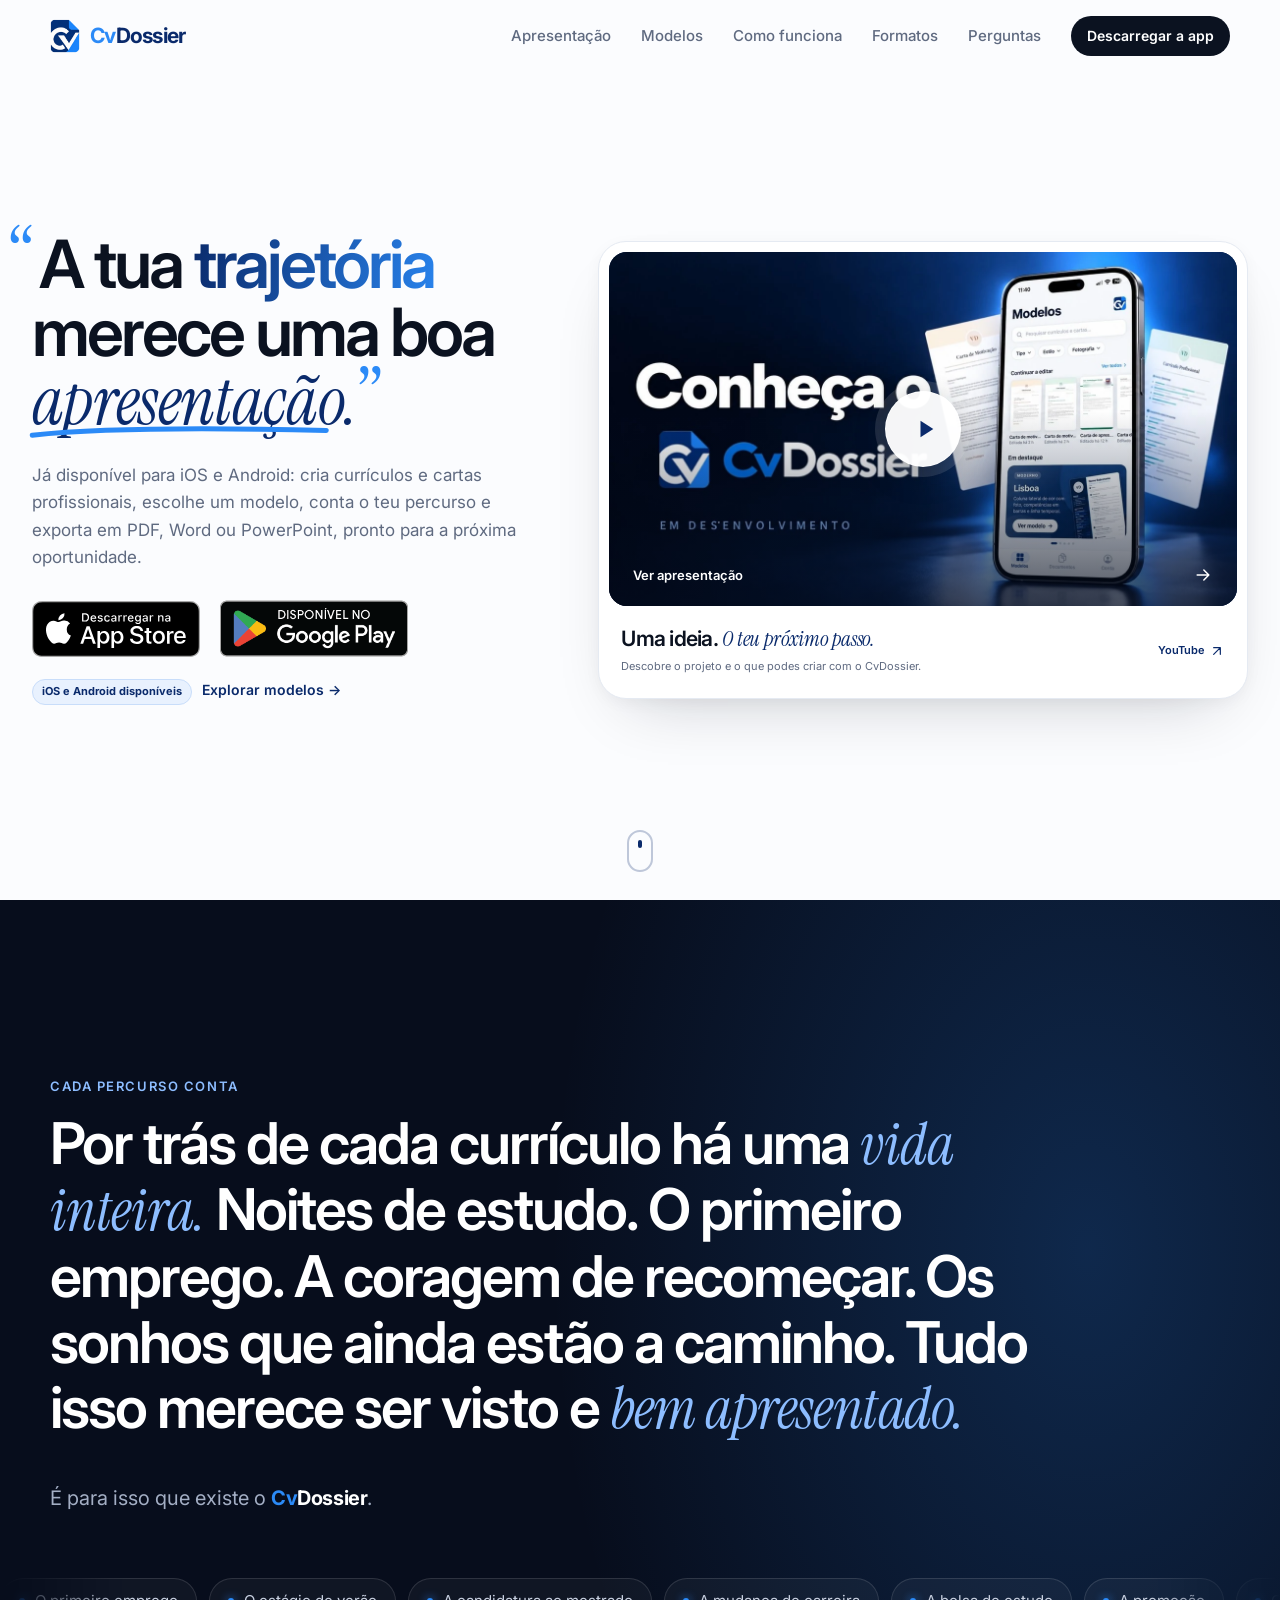
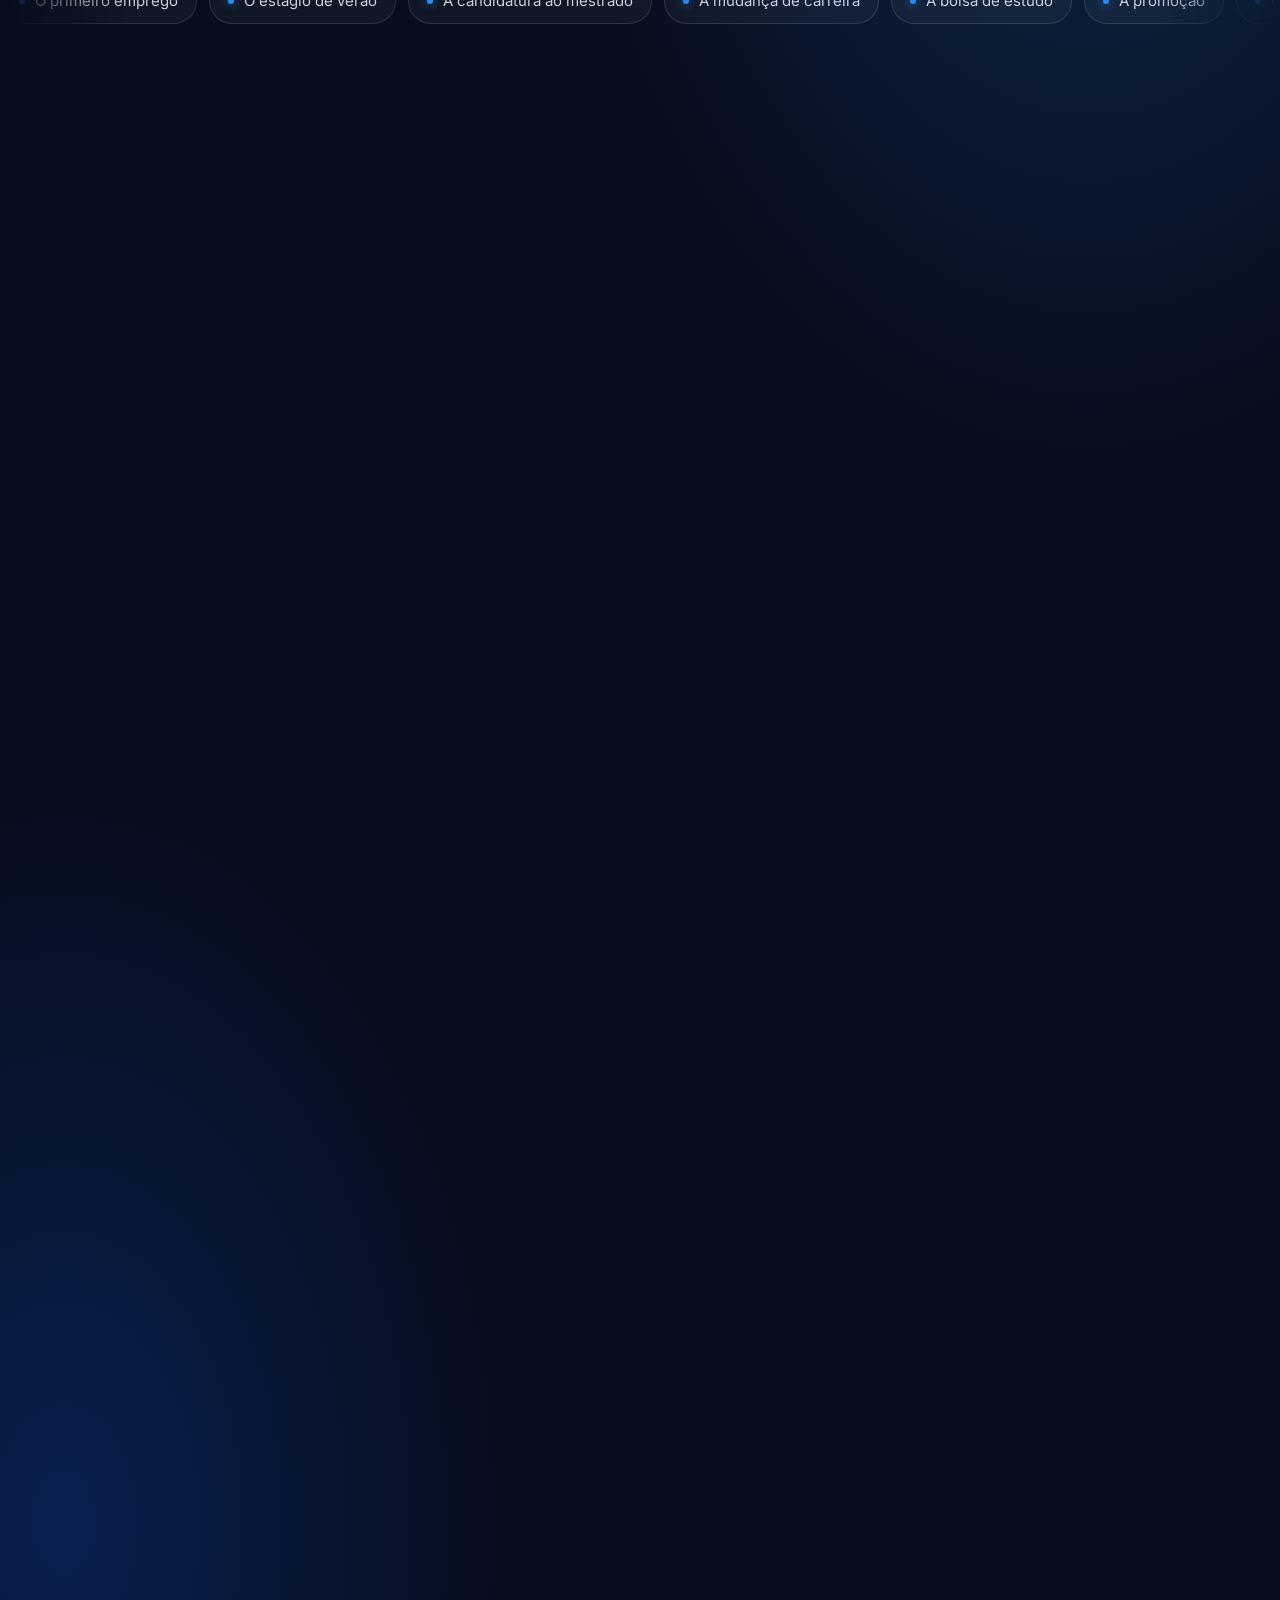
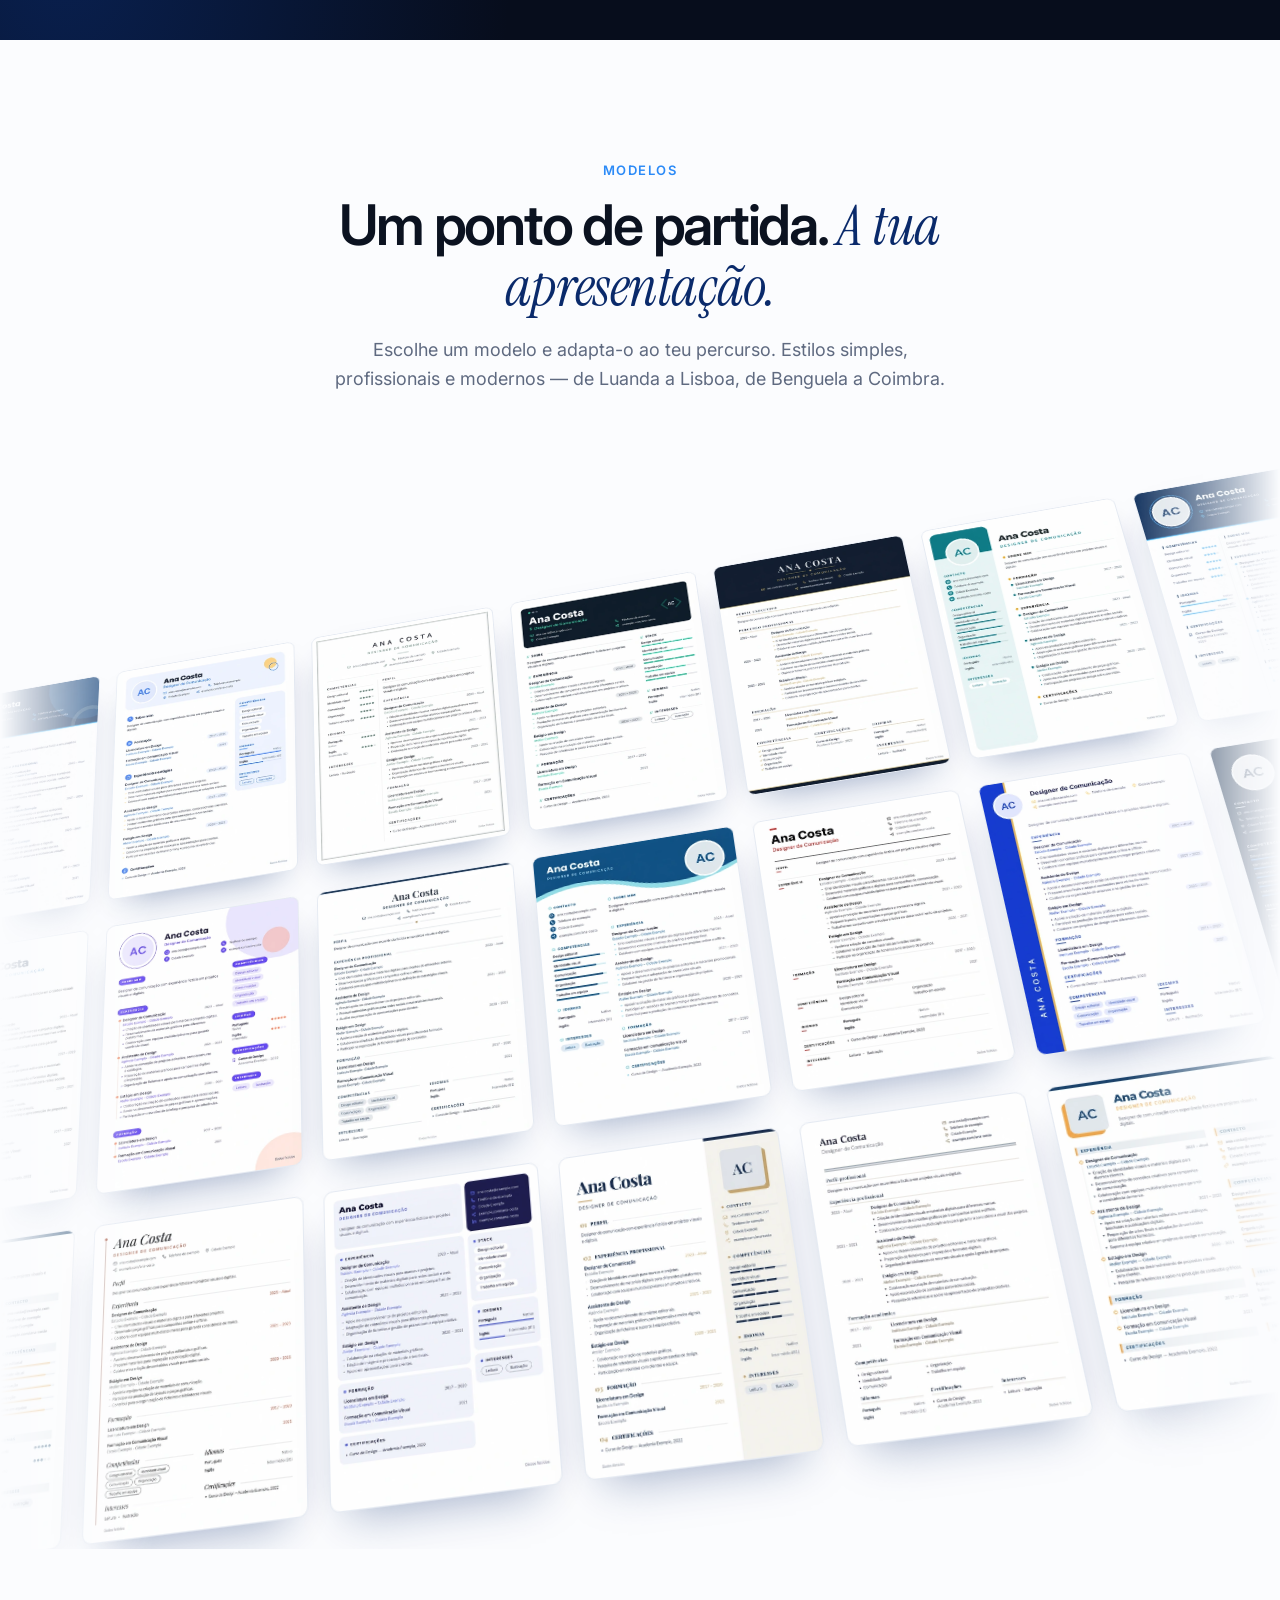
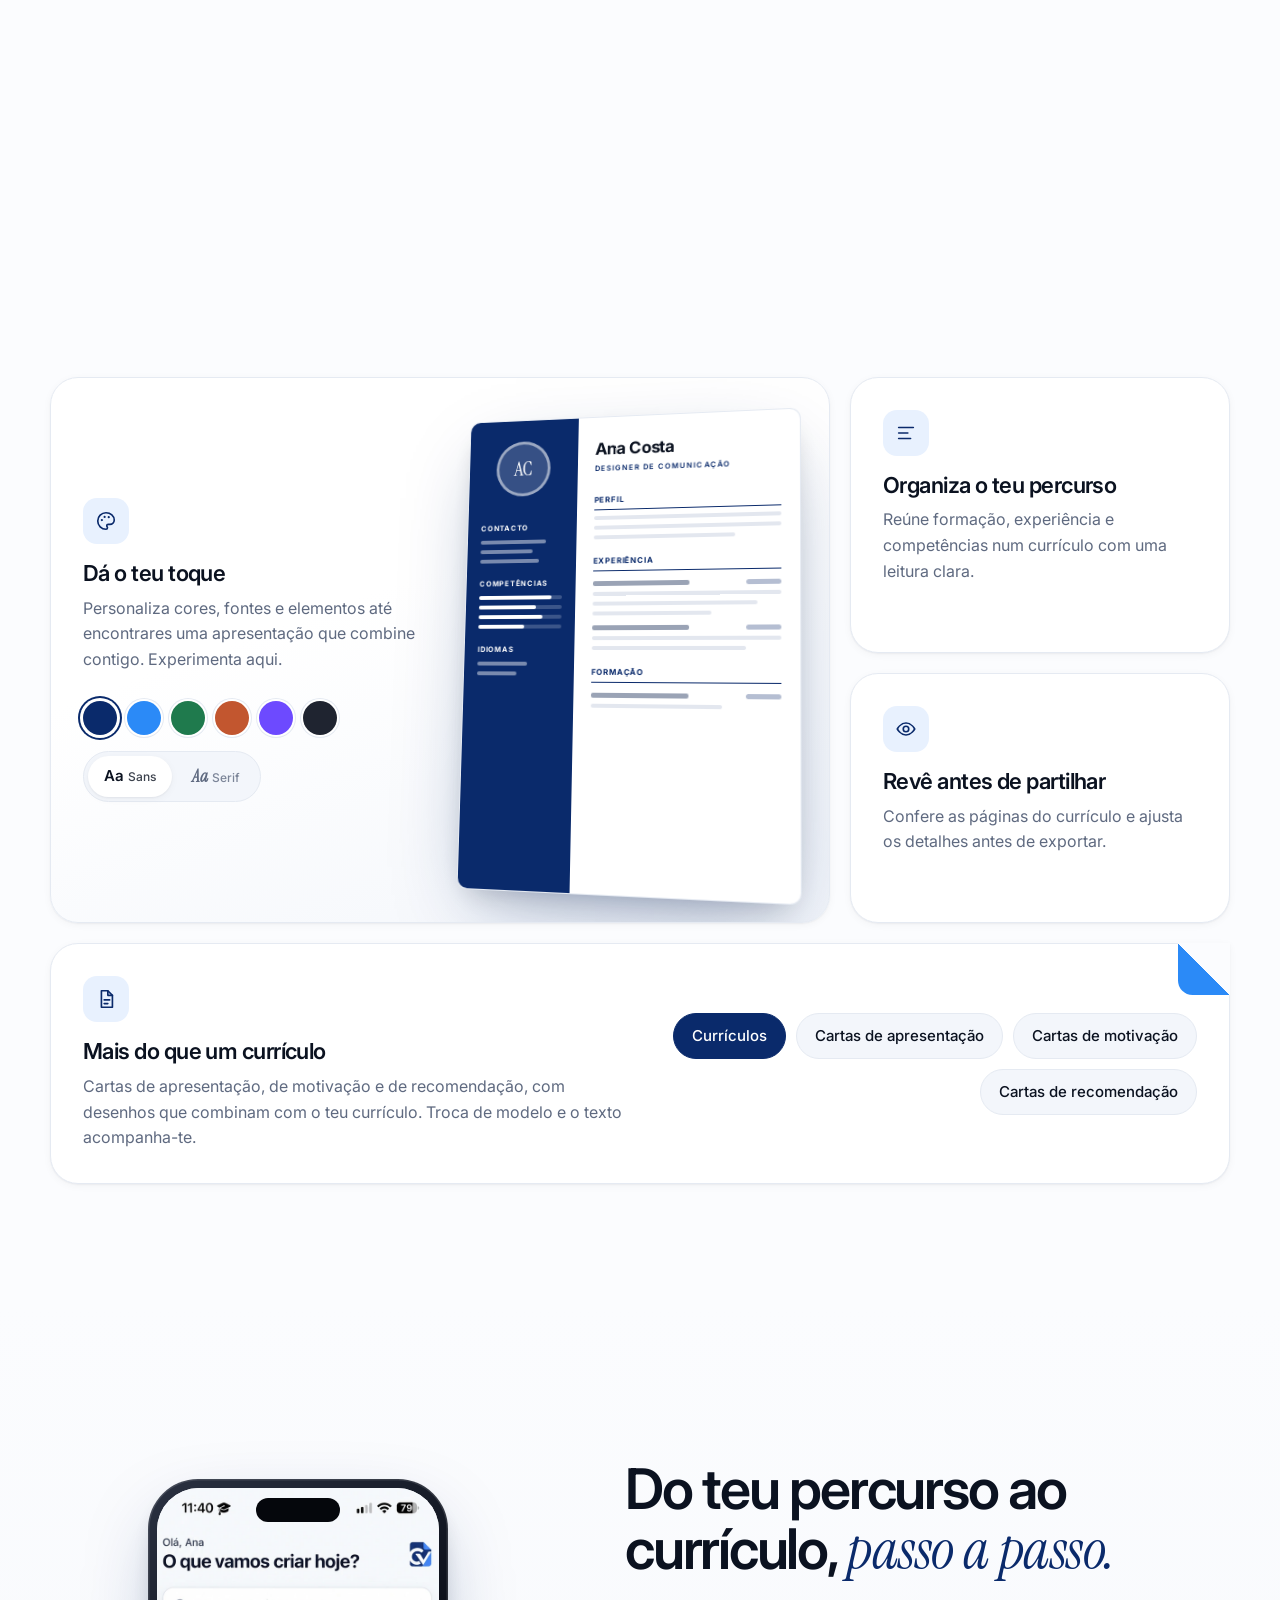
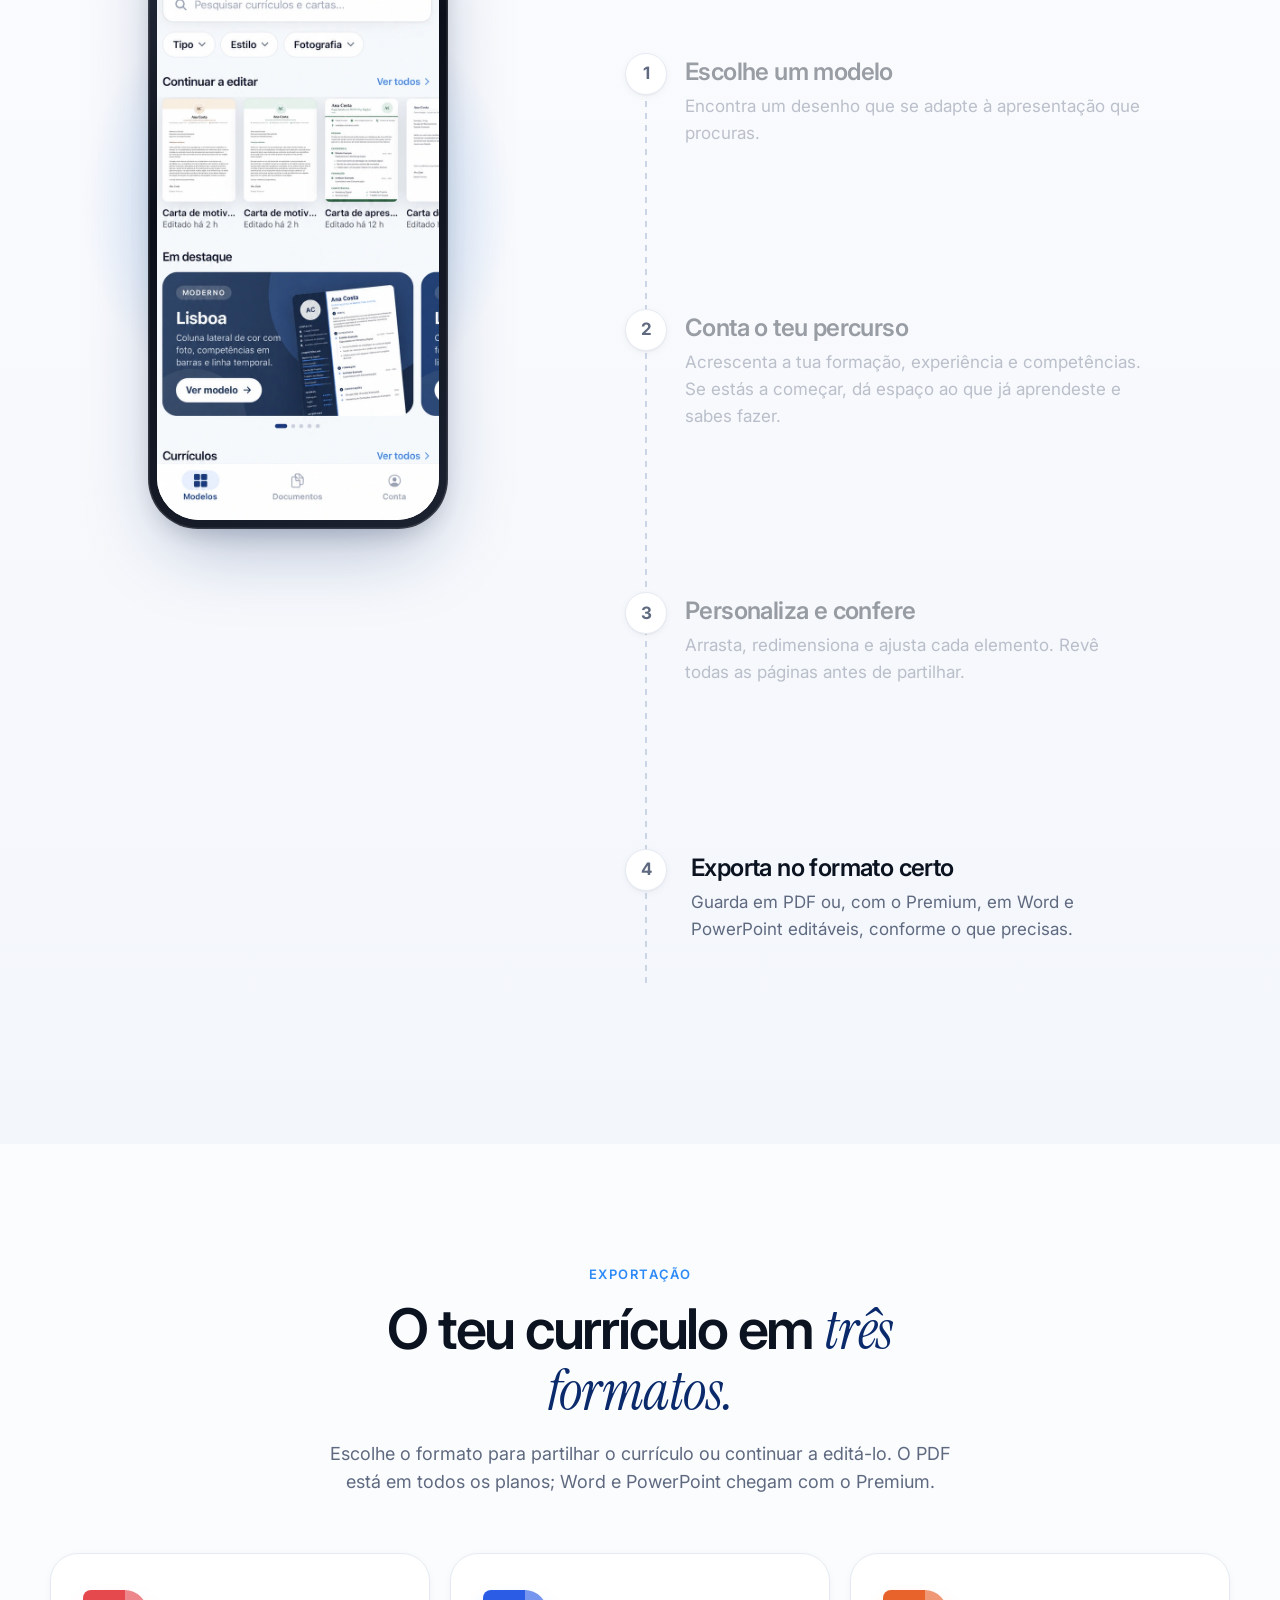
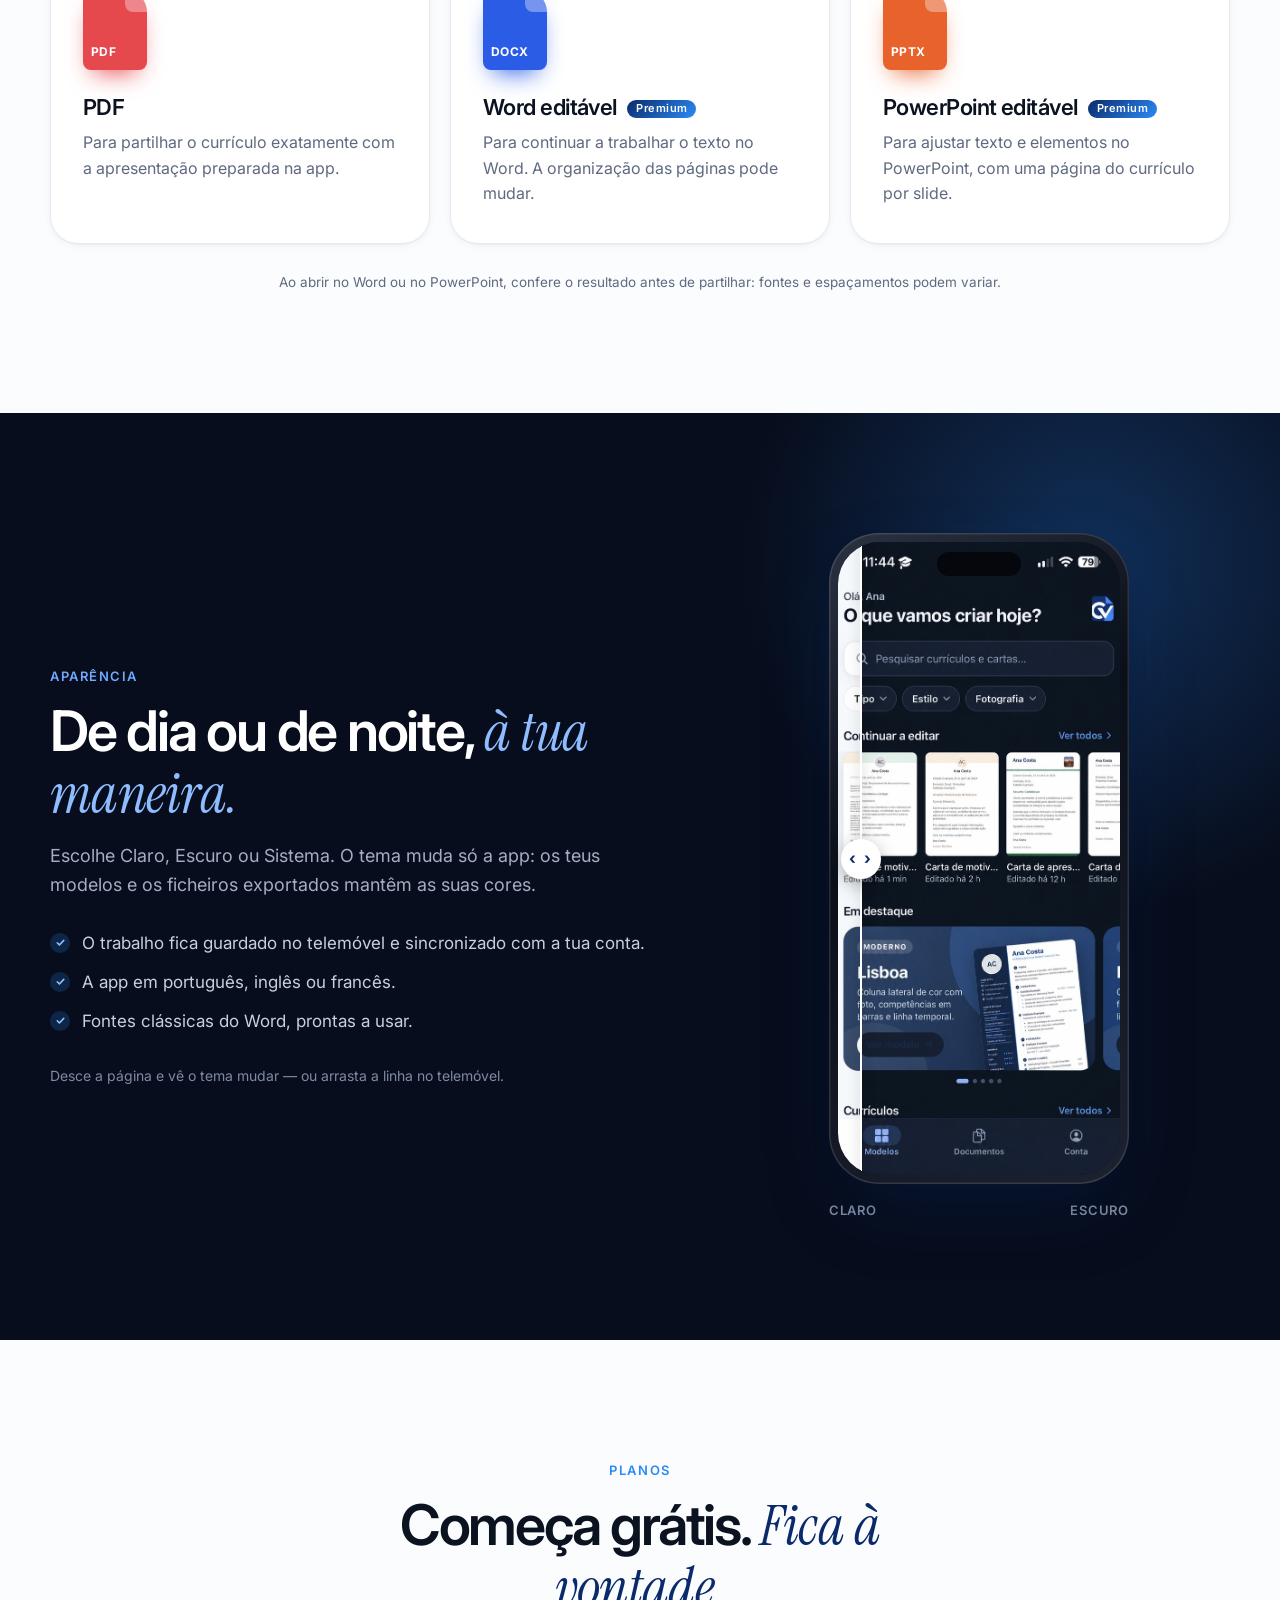
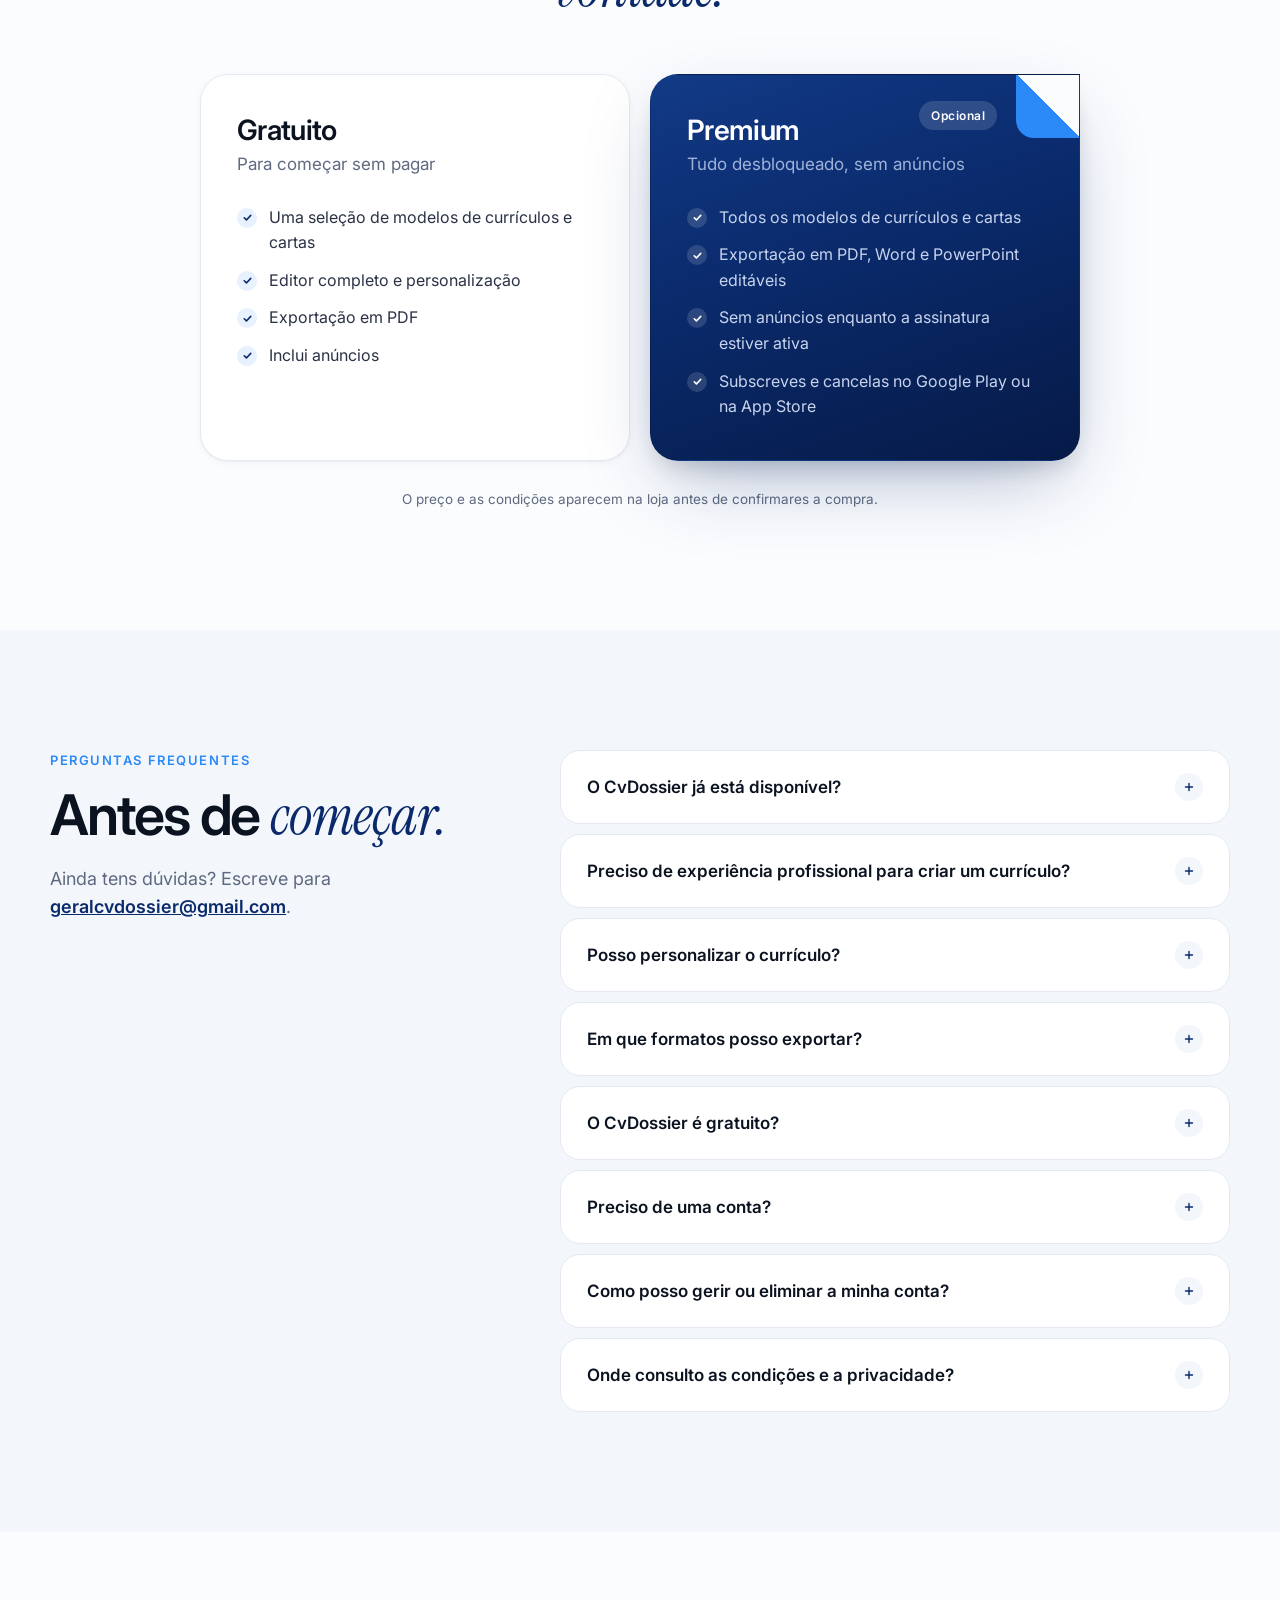
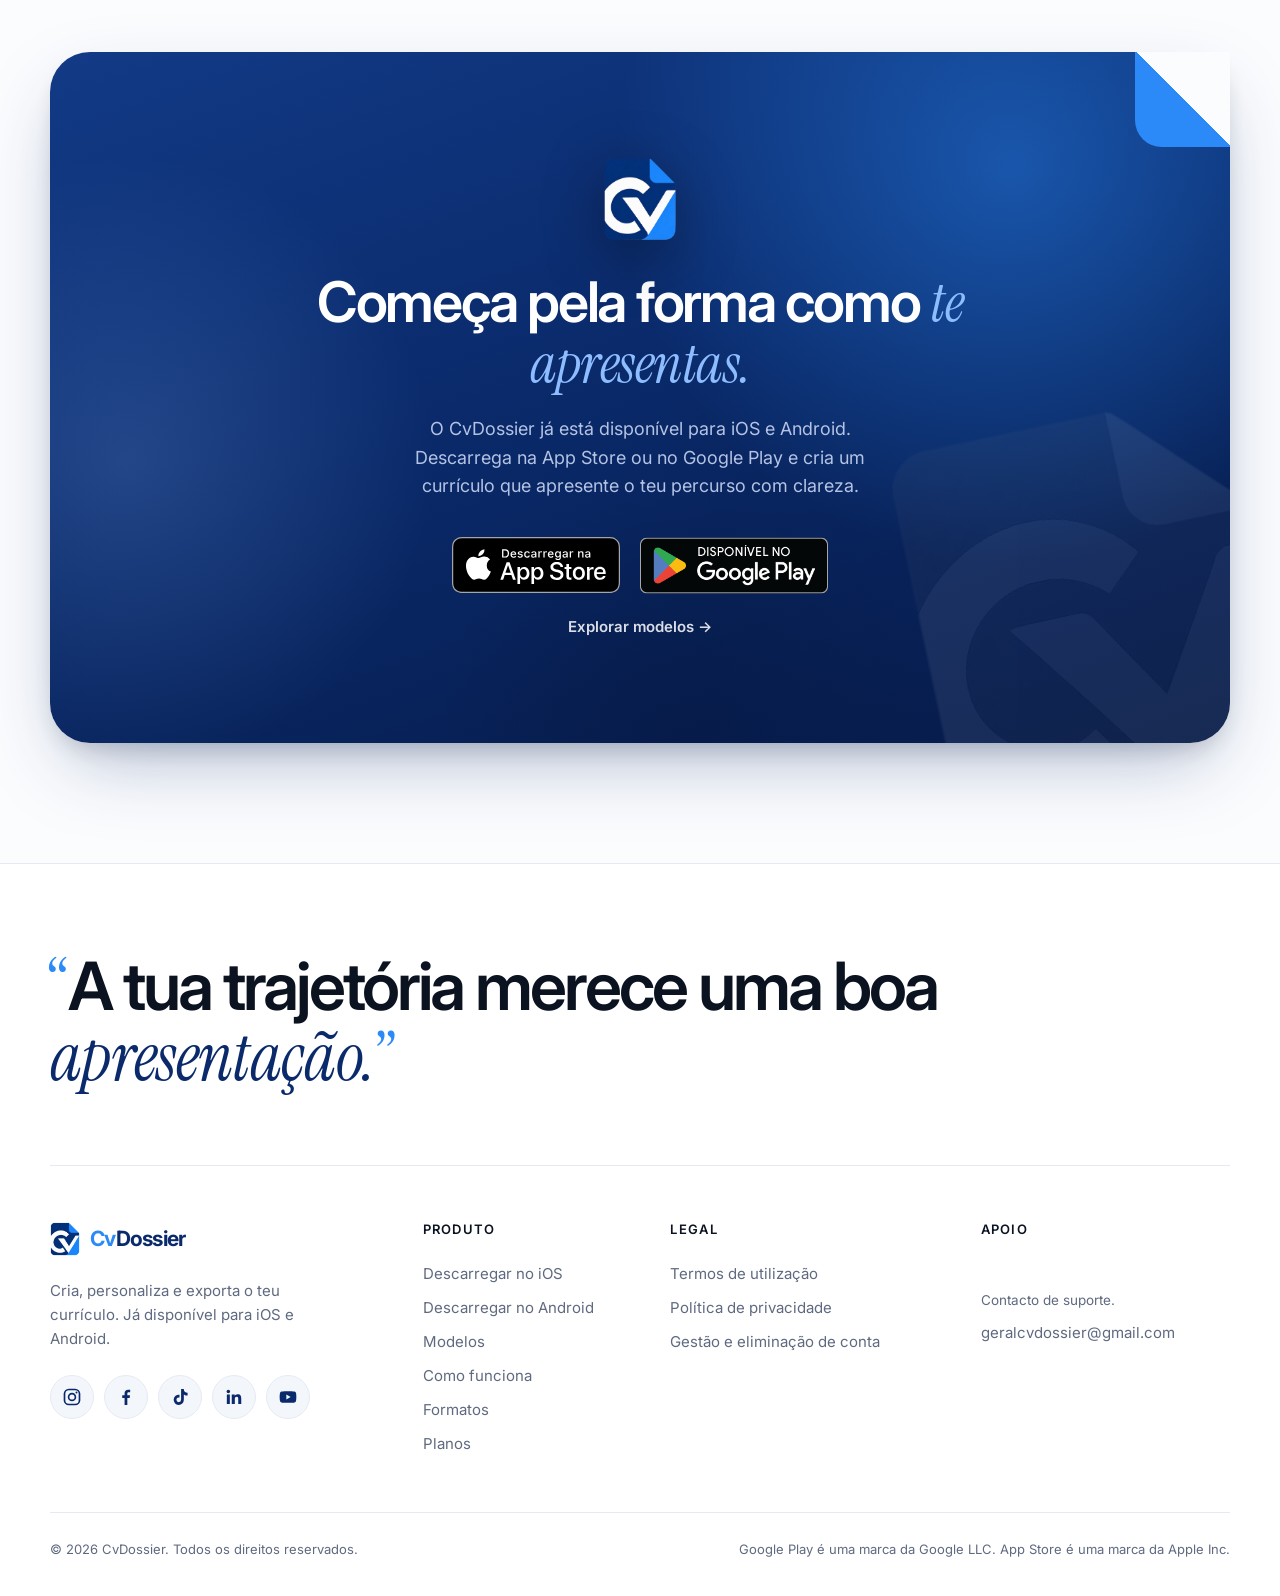
==== commit 3e0161e9: "16.0v" ====
--- a/index.html
+++ b/index.html
@@ -4,13 +4,13 @@
   <meta charset="utf-8">
   <meta name="viewport" content="width=device-width, initial-scale=1">
   <title>CvDossier — Currículos e cartas profissionais</title>
-  <meta name="description" content="Cria currículos e cartas profissionais no telemóvel e exporta em PDF, Word e PowerPoint. Já disponível no iOS na App Store. Participa nos testes Android.">
+  <meta name="description" content="Cria currículos e cartas profissionais no telemóvel e exporta em PDF, Word e PowerPoint. Disponível para iOS na App Store e para Android no Google Play.">
   <meta name="theme-color" content="#0A2A6B">
   <link rel="canonical" href="https://cvdossier.app/">
   <meta property="og:type" content="website">
   <meta property="og:site_name" content="CvDossier">
   <meta property="og:title" content="CvDossier — Currículos e cartas profissionais">
-  <meta property="og:description" content="Cria currículos e cartas profissionais no telemóvel e exporta em PDF, Word e PowerPoint. Já disponível no iOS na App Store. Participa nos testes Android.">
+  <meta property="og:description" content="Cria currículos e cartas profissionais no telemóvel e exporta em PDF, Word e PowerPoint. Disponível para iOS na App Store e para Android no Google Play.">
   <meta property="og:url" content="https://cvdossier.app/">
   <meta property="og:image" content="https://cvdossier.app/assets/marca/logo-com-nome.png">
   <meta property="og:image:width" content="600">
@@ -71,7 +71,7 @@
         <a href="#como-funciona">Como funciona</a>
         <a href="#formatos">Formatos</a>
         <a href="#perguntas">Perguntas</a>
-        <a class="btn btn-sm btn-dark nav-cta magnetic" href="https://apps.apple.com/us/app/cvdossier/id6822973085">Descarregar no iOS</a>
+        <a class="btn btn-sm btn-dark nav-cta magnetic" href="#descarregar">Descarregar a app</a>
       </nav>
       <button class="nav-toggle" aria-controls="nav" aria-expanded="false" aria-label="Abrir menu">
         <span></span><span></span>
@@ -93,7 +93,7 @@
             </a>
           </div>
           <figcaption class="film-caption">
-            <div><p class="film-title" id="film-title">Uma ideia. <em>O teu próximo passo.</em></p><p>Descobre o projeto e o que estamos a preparar para ti.</p></div>
+            <div><p class="film-title" id="film-title">Uma ideia. <em>O teu próximo passo.</em></p><p>Descobre o projeto e o que podes criar com o CvDossier.</p></div>
             <a class="film-external" href="https://www.youtube.com/watch?v=bLtvvkJKxPA" target="_blank" rel="noopener noreferrer" aria-label="Ver apresentação no YouTube (abre num novo separador)">YouTube <svg viewBox="0 0 24 24" aria-hidden="true"><path d="M7 17 17 7M7 7h10v10" fill="none" stroke="currentColor" stroke-width="1.8" stroke-linecap="round" stroke-linejoin="round"/></svg></a>
           </figcaption>
         </figure>
@@ -107,43 +107,16 @@
             <span class="w" style="--i:6" aria-hidden="true">boa</span>
             <span class="nw"><span class="w hl" style="--i:7" aria-hidden="true"><em>apresentação.</em><svg class="underline" viewBox="0 0 300 20" preserveAspectRatio="none"><path d="M3 14C60 6 140 3 297 9" pathLength="1" vector-effect="non-scaling-stroke"/></svg></span><span class="w q" style="--i:8" aria-hidden="true">”</span></span>
           </h1>
-          <p class="lead reveal">Já disponível no iOS: cria currículos e cartas profissionais, escolhe um modelo, conta o teu percurso e exporta em PDF, Word ou PowerPoint, pronto para a próxima oportunidade.</p>
-          <div class="hero-actions reveal">
-            <a class="btn btn-lg btn-dark magnetic" href="https://apps.apple.com/us/app/cvdossier/id6822973085"><svg viewBox="0 0 24 24" aria-hidden="true"><path fill="currentColor" d="M16.37 12.6c-.02-2.3 1.88-3.4 1.96-3.46-1.07-1.56-2.73-1.78-3.32-1.8-1.41-.14-2.76.83-3.47.83-.72 0-1.82-.81-3-.79-1.54.02-2.96.9-3.76 2.28-1.6 2.78-.41 6.9 1.15 9.15.76 1.1 1.67 2.34 2.86 2.3 1.15-.05 1.58-.74 2.97-.74 1.38 0 1.77.74 2.98.72 1.23-.02 2.01-1.12 2.76-2.23.87-1.28 1.23-2.52 1.25-2.58-.03-.01-2.4-.92-2.38-3.68ZM14.1 5.86c.63-.77 1.06-1.83.94-2.89-.91.04-2.01.61-2.67 1.37-.58.67-1.1 1.76-.96 2.8 1.02.08 2.06-.52 2.69-1.28Z"/></svg>Descarregar na App Store</a>
-            <a class="btn btn-lg btn-outline magnetic" href="#inscricao">Testar no Android <svg viewBox="0 0 24 24" aria-hidden="true"><path d="M5 12h13m-5-6 6 6-6 6" fill="none" stroke="currentColor" stroke-width="2.2" stroke-linecap="round" stroke-linejoin="round"/></svg></a>
-          </div>
-          <p class="hero-note reveal"><span class="test-badge">iOS disponível</span> Testes apenas no Android · <a href="#modelos">Explorar modelos →</a></p>
-        </div>
-
-      </div>
-      <a class="scroll-cue" href="#inscricao" aria-label="Continuar para a inscrição"><span></span></a>
-    </section>
-
-    <!-- Inscrições nos testes Android: Google Forms ligado ao Google Sheets -->
-    <section class="section signup" id="inscricao" aria-labelledby="signup-title">
-      <div class="container signup-grid">
-        <div class="signup-copy">
-          <p class="kicker">Testes · Apenas Android</p>
-          <h2 id="signup-title">Participa nos <em>testes Android.</em></h2>
-          <p>Estamos a preparar o lançamento do CvDossier no Android. Inscreve-te para receberes um convite para testar a app ou para seres avisado quando estiver disponível na Google Play.</p>
-          <p>Usas iPhone? O CvDossier já está disponível no iOS. <a href="https://apps.apple.com/us/app/cvdossier/id6822973085">Descarrega na App Store</a> e começa já, sem inscrição nos testes.</p>
-          <div class="store-account-note">
-            <svg viewBox="0 0 24 24" aria-hidden="true"><path d="M12 8v5m0 3h.01M12 3 2 21h20L12 3Z" fill="none" stroke="currentColor" stroke-width="1.8" stroke-linecap="round" stroke-linejoin="round"/></svg>
-            <p><strong>Usa o e-mail da tua conta Google da Play Store.</strong> O acesso aos testes Android é associado a essa conta: com outro e-mail, poderás não conseguir instalar a versão de teste.</p>
-          </div>
-          <ol class="signup-steps">
-            <li><strong>Preenche a inscrição Android.</strong><span>Indica o teu nome, telefone e o e-mail da conta Google que usas na Play Store. Leva menos de um minuto.</span></li>
-            <li><strong>Fica atento ao e-mail.</strong><span>É por lá que enviamos os convites para os testes e o aviso do lançamento no Android; verifica também o spam.</span></li>
-            <li><strong>Instala e começa.</strong><span>Quando receberes o convite, segue as instruções e descarrega a app no Android com a mesma conta Google.</span></li>
-          </ol>
-          <p class="signup-privacy">A inscrição é gratuita e não te obriga a nada. Usamos os teus dados apenas para te avisar do lançamento no Android e gerir o acesso aos testes. Para saíres da lista, escreve para <a href="mailto:geralcvdossier@gmail.com">geralcvdossier@gmail.com</a>. <a href="privacidade.html">Política de privacidade</a>.</p>
-        </div>
-        <div class="signup-form-card">
-          <!-- A vista completa preserva o fundo e o cabeçalho escolhidos no Google Forms. -->
-          <iframe class="signup-form" title="Inscrição nos testes Android do CvDossier" src="https://docs.google.com/forms/d/e/1FAIpQLScVKU3GH_kend_rV_K-snRsKTLcMtu2EwlP2qxKGu0aVUrLfQ/viewform?hl=pt-BR" width="640" height="3500" loading="lazy" referrerpolicy="strict-origin-when-cross-origin"></iframe>
-          <p class="signup-form-fallback">O formulário não abriu? <a href="https://docs.google.com/forms/d/e/1FAIpQLScVKU3GH_kend_rV_K-snRsKTLcMtu2EwlP2qxKGu0aVUrLfQ/viewform?hl=pt-BR" target="_blank" rel="noopener noreferrer">Inscreve-te nos testes Android aqui ↗</a></p>
-        </div>
-      </div>
+          <p class="lead reveal">Já disponível para iOS e Android: cria currículos e cartas profissionais, escolhe um modelo, conta o teu percurso e exporta em PDF, Word ou PowerPoint, pronto para a próxima oportunidade.</p>
+          <div class="store-badges reveal" role="group" aria-label="Descarregar o CvDossier">
+            <a class="store-badge" href="https://apps.apple.com/us/app/cvdossier/id6822973085"><img src="assets/lojas/app-store-pt.svg" alt="Descarregar na App Store" width="120" height="40"></a>
+            <a class="store-badge store-badge-google" href="https://play.google.com/store/apps/details?id=com.cvdossier.app"><img src="assets/lojas/google-play-pt-br.png" alt="Disponível no Google Play" width="646" height="250"></a>
+          </div>
+          <p class="hero-note reveal"><span class="availability-badge">iOS e Android disponíveis</span> <a href="#modelos">Explorar modelos →</a></p>
+        </div>
+
+      </div>
+      <a class="scroll-cue" href="#historia" aria-label="Conhecer a história do CvDossier"><span></span></a>
     </section>
 
     <!-- História -->
@@ -453,15 +426,7 @@
         <div class="faq-list reveal">
           <details>
             <summary>O CvDossier já está disponível?</summary>
-            <p>Sim, no iOS já podes <a href="https://apps.apple.com/us/app/cvdossier/id6822973085">descarregar o CvDossier na App Store</a>. No Android, a app está em testes: <a href="#inscricao">inscreve-te</a> para receberes um convite ou seres avisado do lançamento na Google Play.</p>
-          </details>
-          <details>
-            <summary>Porque pedem o e-mail da Play Store nos testes Android?</summary>
-            <p>A Google Play associa o acesso aos testes Android ao e-mail da tua conta Google. Usa o mesmo e-mail com que entras na Play Store; com outro, poderás não conseguir instalar a versão de teste. No iOS, descarrega diretamente na App Store, sem inscrição nos testes.</p>
-          </details>
-          <details>
-            <summary>A inscrição tem algum custo?</summary>
-            <p>Não. A inscrição para Android é gratuita e não te obriga a nada. Serve só para te avisarmos do lançamento no Android e, se quiseres, convidarmos-te para os testes. Podes pedir para sair da lista a qualquer momento.</p>
+            <p>Sim. O CvDossier já está disponível para iOS e Android. Descarrega diretamente na <a href="https://apps.apple.com/us/app/cvdossier/id6822973085">App Store</a> ou no <a href="https://play.google.com/store/apps/details?id=com.cvdossier.app">Google Play</a> e cria a tua conta na app para começar.</p>
           </details>
           <details>
             <summary>Preciso de experiência profissional para criar um currículo?</summary>
@@ -496,19 +461,18 @@
     </section>
 
     <!-- Chamada final -->
-    <section class="cta-final">
+    <section class="cta-final" id="descarregar" aria-labelledby="download-title">
       <div class="container">
         <div class="cta-box fold reveal">
           <div class="aurora aurora-dark" aria-hidden="true"><i></i><i></i><i></i></div>
           <img class="cta-watermark" src="assets/marca/simbolo.png" alt="" aria-hidden="true">
           <img class="cta-mark" src="assets/marca/simbolo.png" alt="" aria-hidden="true">
-          <h2>Começa pela forma como <em>te apresentas.</em></h2>
-          <p>O CvDossier já está disponível no iOS. Descarrega na App Store e cria um currículo que apresente o teu percurso com clareza. No Android, participa nos testes.</p>
-          <div class="cta-actions">
-            <a class="btn btn-lg btn-light magnetic" href="https://apps.apple.com/us/app/cvdossier/id6822973085">Descarregar na App Store <svg viewBox="0 0 24 24" aria-hidden="true"><path d="M5 12h13m-5-6 6 6-6 6" fill="none" stroke="currentColor" stroke-width="2.2" stroke-linecap="round" stroke-linejoin="round"/></svg></a>
-            <a class="btn btn-lg btn-outline-light magnetic" href="#inscricao">Testar no Android</a>
-          </div>
-          <p class="cta-testing-note">iOS disponível · Testes apenas no Android</p>
+          <h2 id="download-title">Começa pela forma como <em>te apresentas.</em></h2>
+          <p>O CvDossier já está disponível para iOS e Android. Descarrega na App Store ou no Google Play e cria um currículo que apresente o teu percurso com clareza.</p>
+          <div class="store-badges store-badges-centered" role="group" aria-label="Descarregar o CvDossier">
+            <a class="store-badge" href="https://apps.apple.com/us/app/cvdossier/id6822973085"><img src="assets/lojas/app-store-pt.svg" alt="Descarregar na App Store" width="120" height="40" loading="lazy"></a>
+            <a class="store-badge store-badge-google" href="https://play.google.com/store/apps/details?id=com.cvdossier.app"><img src="assets/lojas/google-play-pt-br.png" alt="Disponível no Google Play" width="646" height="250" loading="lazy"></a>
+          </div>
           <a class="link-light" href="#modelos">Explorar modelos →</a>
         </div>
       </div>
@@ -525,7 +489,7 @@
           <img src="assets/marca/simbolo.png" alt="" width="30" height="34">
           <span class="wordmark"><span class="wm-cv">Cv</span>Dossier</span>
         </a>
-        <p class="footer-desc">Cria, personaliza e exporta o teu currículo. Já disponível no iOS. Em testes no Android.</p>
+        <p class="footer-desc">Cria, personaliza e exporta o teu currículo. Já disponível para iOS e Android.</p>
         <ul class="socials" aria-label="Redes sociais do CvDossier">
           <li><a class="social social-instagram" href="https://www.instagram.com/cvdossier.app" target="_blank" rel="noopener noreferrer" aria-label="Instagram"><svg viewBox="0 0 24 24" aria-hidden="true"><rect x="3" y="3" width="18" height="18" rx="5.2" fill="none" stroke="currentColor" stroke-width="2"/><circle cx="12" cy="12" r="4.1" fill="none" stroke="currentColor" stroke-width="2"/><circle cx="17.4" cy="6.6" r="1.2" fill="currentColor"/></svg></a></li>
           <li><a class="social social-facebook" href="https://www.facebook.com/share/1A5DA8bvFd/" target="_blank" rel="noopener noreferrer" aria-label="Facebook"><svg viewBox="0 0 24 24" aria-hidden="true"><path fill="currentColor" d="M13.6 21.5v-8.2h2.8l.4-3.3h-3.2V7.9c0-.9.3-1.6 1.6-1.6H17V3.4c-.3 0-1.3-.1-2.5-.1-2.5 0-4.2 1.5-4.2 4.3V10H7.5v3.3h2.8v8.2h3.3Z"/></svg></a></li>
@@ -537,7 +501,7 @@
       <nav aria-label="Produto">
         <h4>Produto</h4>
         <a href="https://apps.apple.com/us/app/cvdossier/id6822973085">Descarregar no iOS</a>
-        <a href="#inscricao">Testes Android</a>
+        <a href="https://play.google.com/store/apps/details?id=com.cvdossier.app">Descarregar no Android</a>
         <a href="#modelos">Modelos</a>
         <a href="#como-funciona">Como funciona</a>
         <a href="#formatos">Formatos</a>
--- a/styles.css
+++ b/styles.css
@@ -78,15 +78,14 @@
 .btn-lg:hover::after { left: 130%; }
 .btn-lg svg { width: 20px; height: 20px; flex: none; transition: transform .3s var(--ease); }
 .btn-lg:hover svg { transform: translateX(3px); }
-.btn-light { background: #fff; color: var(--ink); box-shadow: 0 14px 30px -12px rgba(0, 0, 0, .45); }
-.btn-light::after { background: linear-gradient(100deg, transparent, rgba(43, 138, 247, .2), transparent); }
-
-.hero-actions { display: flex; flex-wrap: wrap; align-items: center; gap: 14px 18px; }
-.btn-outline { background: transparent; color: var(--ink); border: 1px solid #b9c6dc; box-shadow: none; }
-.btn-outline:hover { background: var(--blue-soft); border-color: var(--blue); }
-.btn-outline-light { background: transparent; color: #fff; border: 1px solid #7388ae; box-shadow: none; }
-.btn-outline-light:hover { background: rgba(255, 255, 255, .1); border-color: #fff; }
-.cta-actions { display: flex; flex-wrap: wrap; justify-content: center; gap: 16px; }
+/* Selos oficiais: mesma altura visual, preservando as proporções de cada loja. */
+.store-badges { --badge-height: 56px; display: flex; flex-wrap: wrap; align-items: center; gap: 20px; }
+.store-badges-centered { justify-content: center; }
+.store-badge { display: inline-flex; flex: none; align-items: center; border-radius: 8px; text-decoration: none; transition: opacity .2s; }
+.store-badge:hover { opacity: .82; }
+.store-badge img { display: block; width: auto; max-width: none; height: var(--badge-height); }
+/* O ficheiro oficial do Google inclui 29 px transparentes em cima e em baixo. */
+.store-badge-google img { height: calc(var(--badge-height) * 250 / 192); margin-block: calc(var(--badge-height) * -29 / 192); }
 
 /* ---------- Cabeçalho ---------- */
 .site-header { position: fixed; inset: 0 0 auto 0; z-index: 50; transition: background .3s, box-shadow .3s; }
@@ -182,8 +181,6 @@
 .hero-with-video .slogan { font-size: clamp(44px, 5.2vw, 72px); }
 .hero-with-video .slogan .q:first-child { margin-left: -.25em; }
 .hero-with-video .lead { font-size: 17px; margin-block: 26px 30px; }
-.hero-with-video .hero-actions { gap: 16px; }
-.hero-with-video .hero-actions .btn-lg { padding: 16px 22px; font-size: 15px; }
 .hero-film { position: relative; min-width: 0; margin: 0; padding: 10px; border: 1px solid var(--line); border-radius: 28px; background: #fff; box-shadow: 0 28px 64px -32px rgba(11, 18, 32, .24), 0 4px 16px rgba(11, 18, 32, .04); scroll-margin-top: 100px; }
 .film-player { position: relative; isolation: isolate; width: 100%; aspect-ratio: 16 / 9; border-radius: 18px; background: var(--navy-deep); overflow: hidden; }
 .film-poster { position: absolute; inset: 0; display: block; color: #fff; text-decoration: none; }
@@ -205,38 +202,9 @@
 .film-external:hover { text-decoration: underline; text-underline-offset: 4px; }
 .film-external svg { width: 16px; height: 16px; }
 
-/* ---------- Inscrição nos testes Android ---------- */
-#inscricao { scroll-margin-top: 96px; }
-.test-badge { display: inline-block; margin: 0 6px 4px 0; padding: 3px 9px; border: 1px solid #c8ddfa; border-radius: 999px; background: var(--blue-soft); color: var(--navy); font-size: 11px; font-weight: 700; }
-.signup { background: var(--soft); border-top: 1px solid var(--line); }
-.signup-grid { display: grid; grid-template-columns: 1fr 1fr; gap: 64px; align-items: start; }
-.signup-copy { position: sticky; top: 110px; }
-.signup-copy h2 { margin: 12px 0 24px; }
-.signup-copy > p:not(.kicker) { margin-top: 16px; }
-.store-account-note { display: flex; gap: 12px; margin-top: 26px; padding: 20px; border: 1px solid #c8ddfa; border-radius: 16px; background: var(--blue-soft); color: var(--navy); font-size: 14px; line-height: 1.65; }
-.store-account-note svg { flex: none; width: 22px; height: 22px; margin-top: 2px; }
-.store-account-note strong { display: block; margin-bottom: 4px; }
-.signup-steps { display: grid; gap: 20px; margin: 28px 0 0; padding: 0; list-style: none; counter-reset: signup-step; }
-.signup-steps li { position: relative; padding-left: 44px; counter-increment: signup-step; font-size: 14px; }
-.signup-steps li::before { content: counter(signup-step, decimal-leading-zero); position: absolute; left: 0; top: 0; display: grid; place-items: center; width: 30px; height: 30px; border-radius: 50%; background: #fff; border: 1px solid var(--line); color: var(--navy); font-size: 11px; font-weight: 700; }
-.signup-steps strong, .signup-steps span { display: block; }
-.signup-steps strong { color: var(--ink); }
-.signup-steps span { margin-top: 3px; color: var(--muted); }
-.signup-copy .signup-privacy { margin-top: 26px; font-size: 12px; color: var(--muted); line-height: 1.7; }
-.signup-privacy a, .signup-form-fallback a { color: var(--navy); text-underline-offset: 3px; }
-.signup-form-card { min-width: 0; padding: 10px 4px 20px; border: 1px solid var(--line); border-radius: var(--r-lg); background: #f6f6f6; box-shadow: var(--shadow-sm); overflow: hidden; }
-.signup-form { display: block; width: 100%; height: 3500px; border: 0; }
-.signup-form-fallback { padding: 0 20px; text-align: center; font-size: 12px; color: var(--muted); }
-.cta-box .cta-testing-note { max-width: 570px; margin: 18px auto 0; font-size: 13px; color: #c9d5eb; }
-@media (max-width: 960px) {
-  .signup-grid { grid-template-columns: 1fr; gap: 36px; max-width: 680px; }
-  .signup-copy { position: static; }
-}
-@media (max-width: 600px) {
-  .signup-form { height: 4000px; }
-  .signup-form-card { border-radius: 20px; }
-  .store-account-note { padding: 16px; }
-}
+/* ---------- Disponibilidade nas lojas ---------- */
+#descarregar { scroll-margin-top: 96px; }
+.availability-badge { display: inline-block; margin: 0 6px 4px 0; padding: 3px 9px; border: 1px solid #c8ddfa; border-radius: 999px; background: var(--blue-soft); color: var(--navy); font-size: 11px; font-weight: 700; }
 
 /* Composição visual */
 .hero-visual { position: relative; height: 640px; }
@@ -648,7 +616,7 @@
   .hero { min-height: 0; padding-top: 130px; }
   .hero-grid { grid-template-columns: 1fr; text-align: center; }
   .hero-copy { display: flex; flex-direction: column; align-items: center; }
-  .hero-actions { justify-content: center; }
+  .hero-copy .store-badges { justify-content: center; }
   .slogan .q:first-child { margin-left: 0; }
   .lead { margin-inline: auto; }
   .hero-visual { width: min(600px, 100%); margin-inline: auto; height: 600px; }
@@ -709,8 +677,7 @@
   .film-external { font-size: 12px; }
   .slogan { font-size: clamp(38px, 11vw, 52px); }
   .lead { font-size: 17px; margin: 24px 0 30px; }
-  .hero-actions { flex-direction: column; width: 100%; }
-  .hero-actions .btn-lg { width: 100%; justify-content: center; }
+  .store-badges { --badge-height: 48px; gap: 16px; }
   .hero-visual { height: 480px; }
   .orbit { width: 380px; height: 380px; margin: -190px 0 0 -190px; }
   .orbit::before { inset: 50px; }
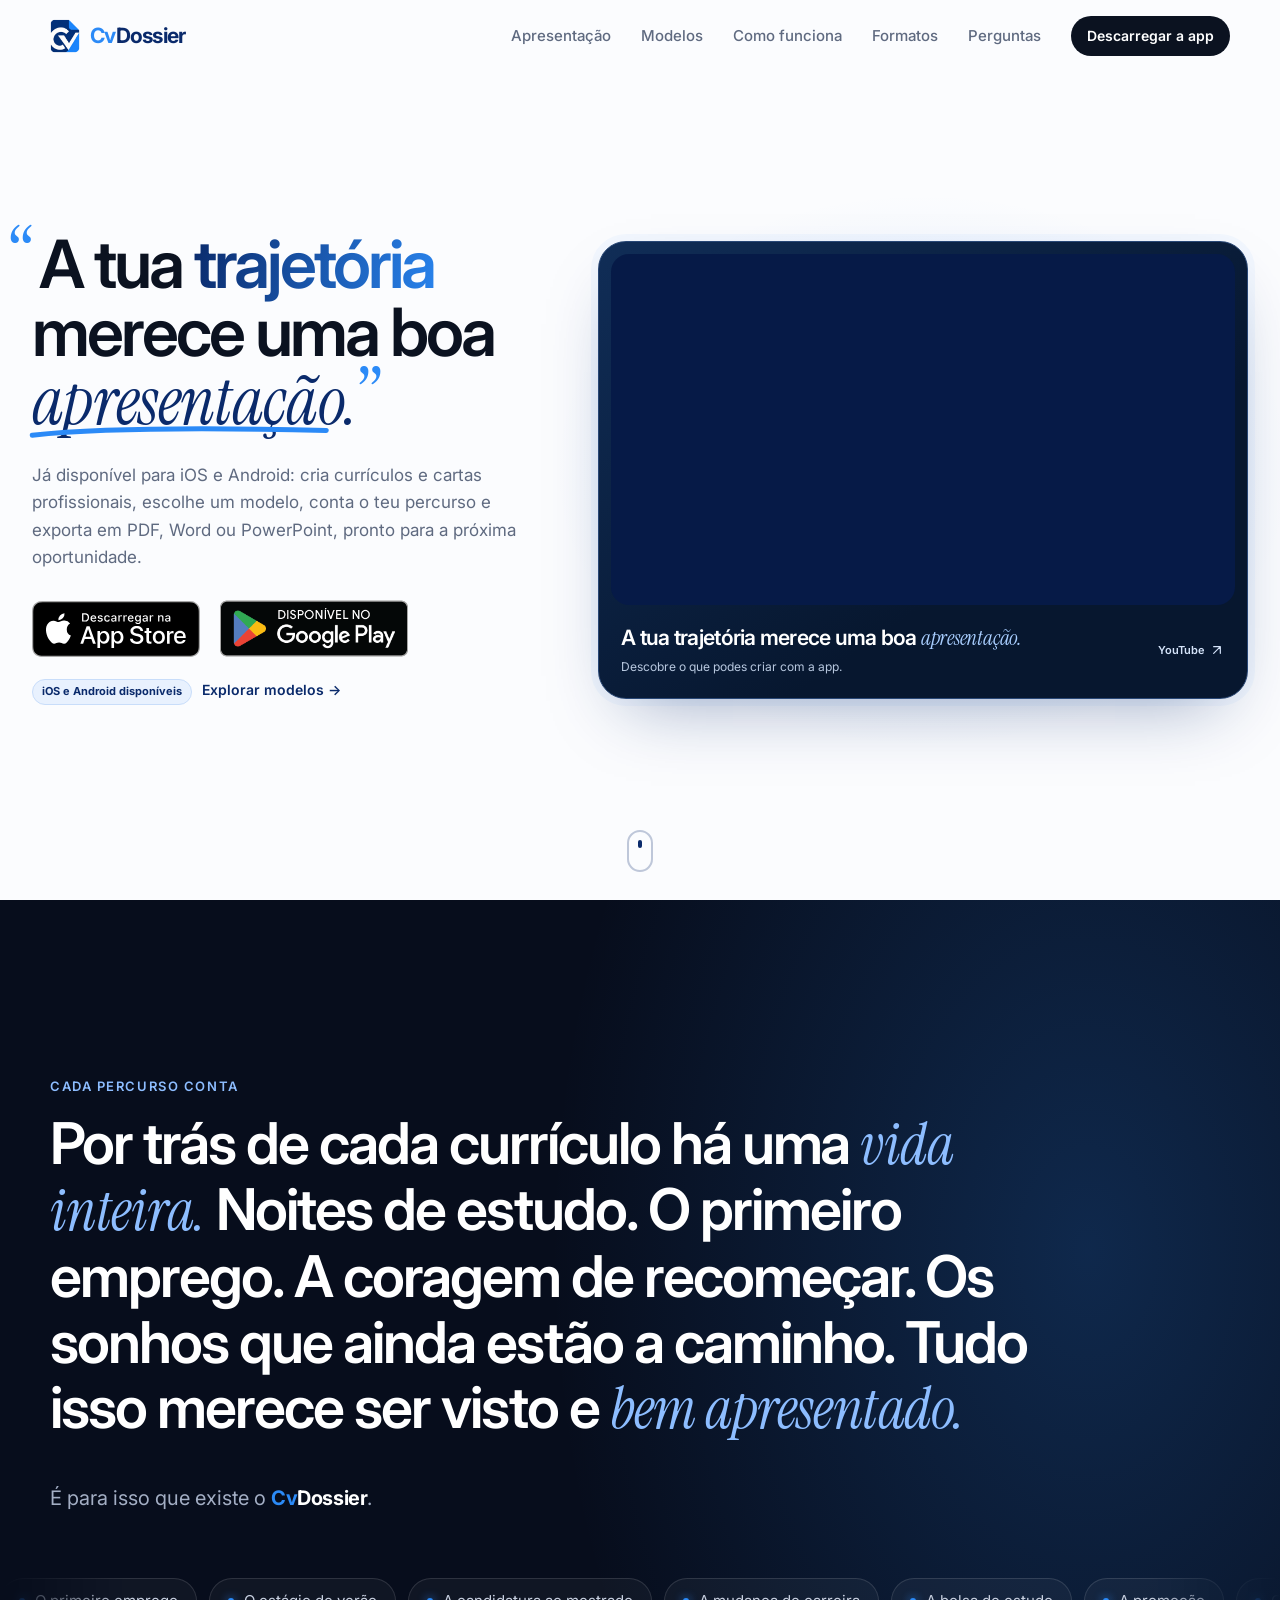
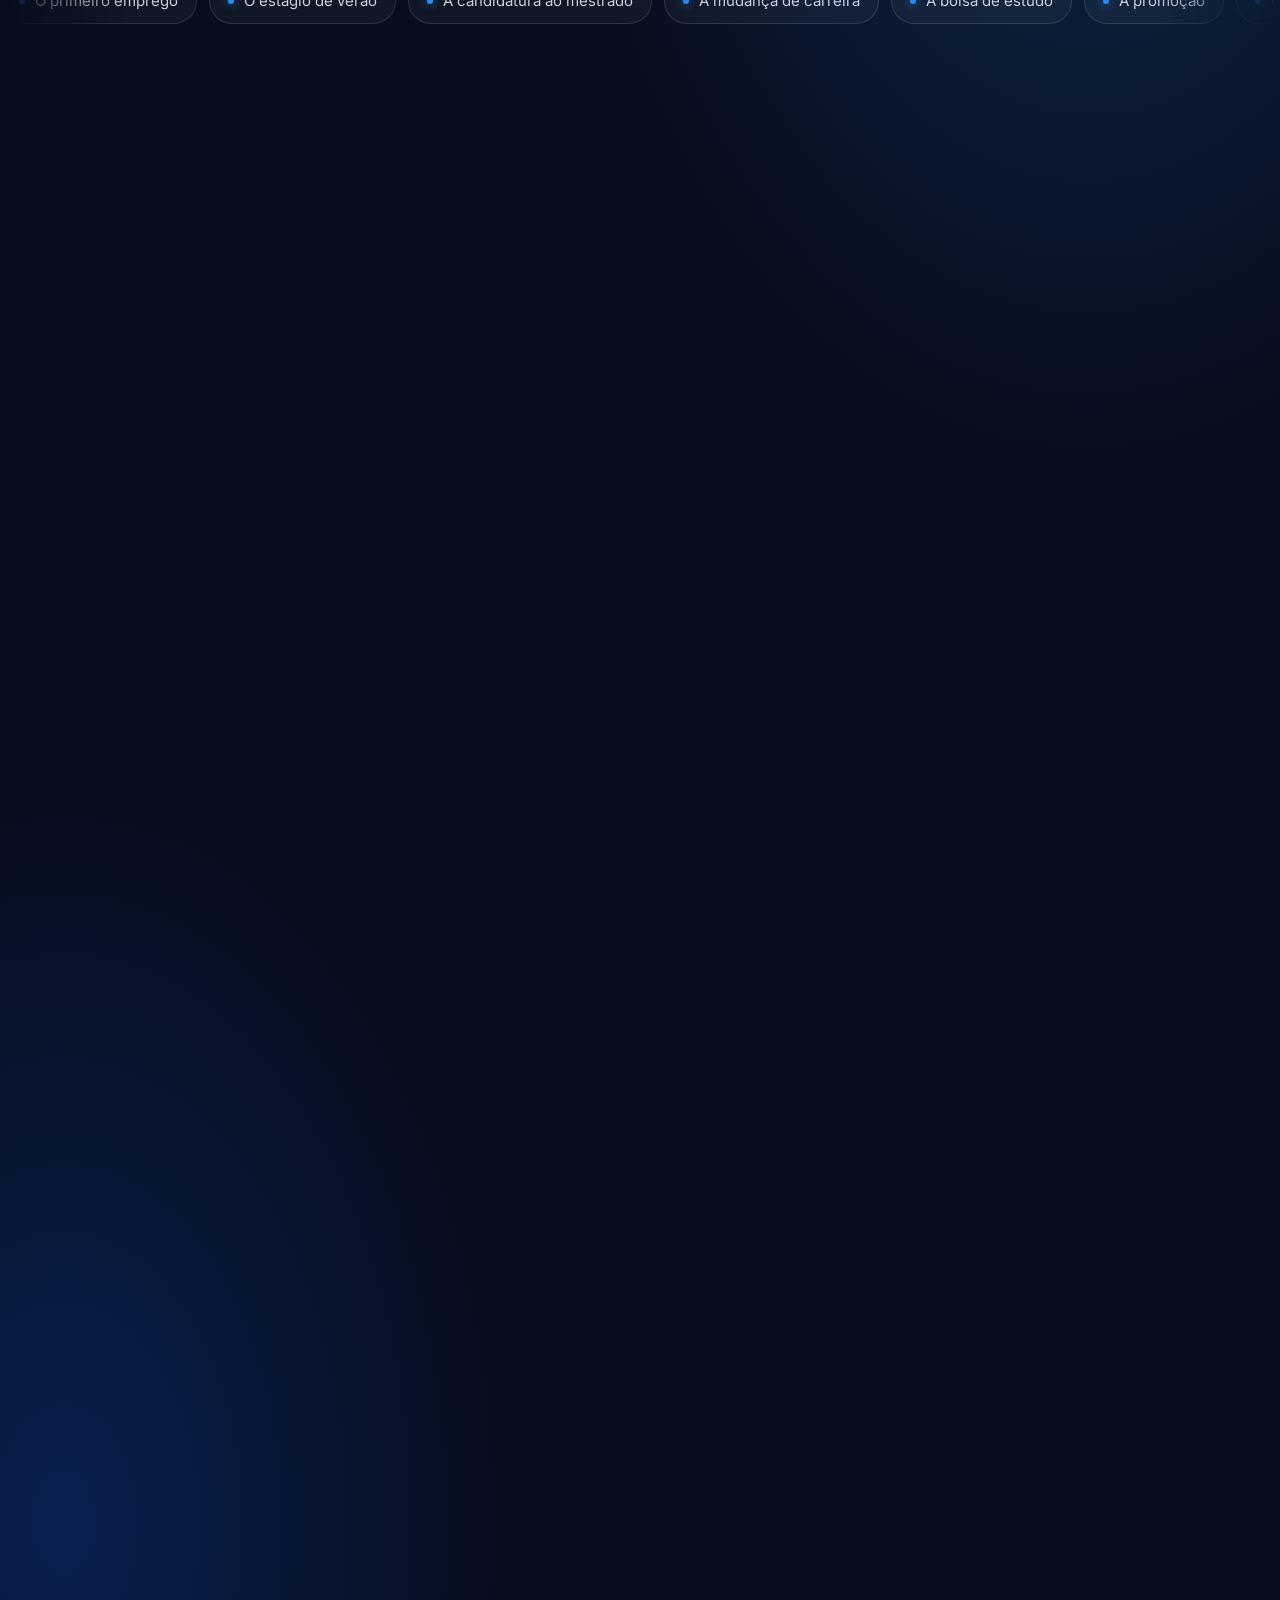
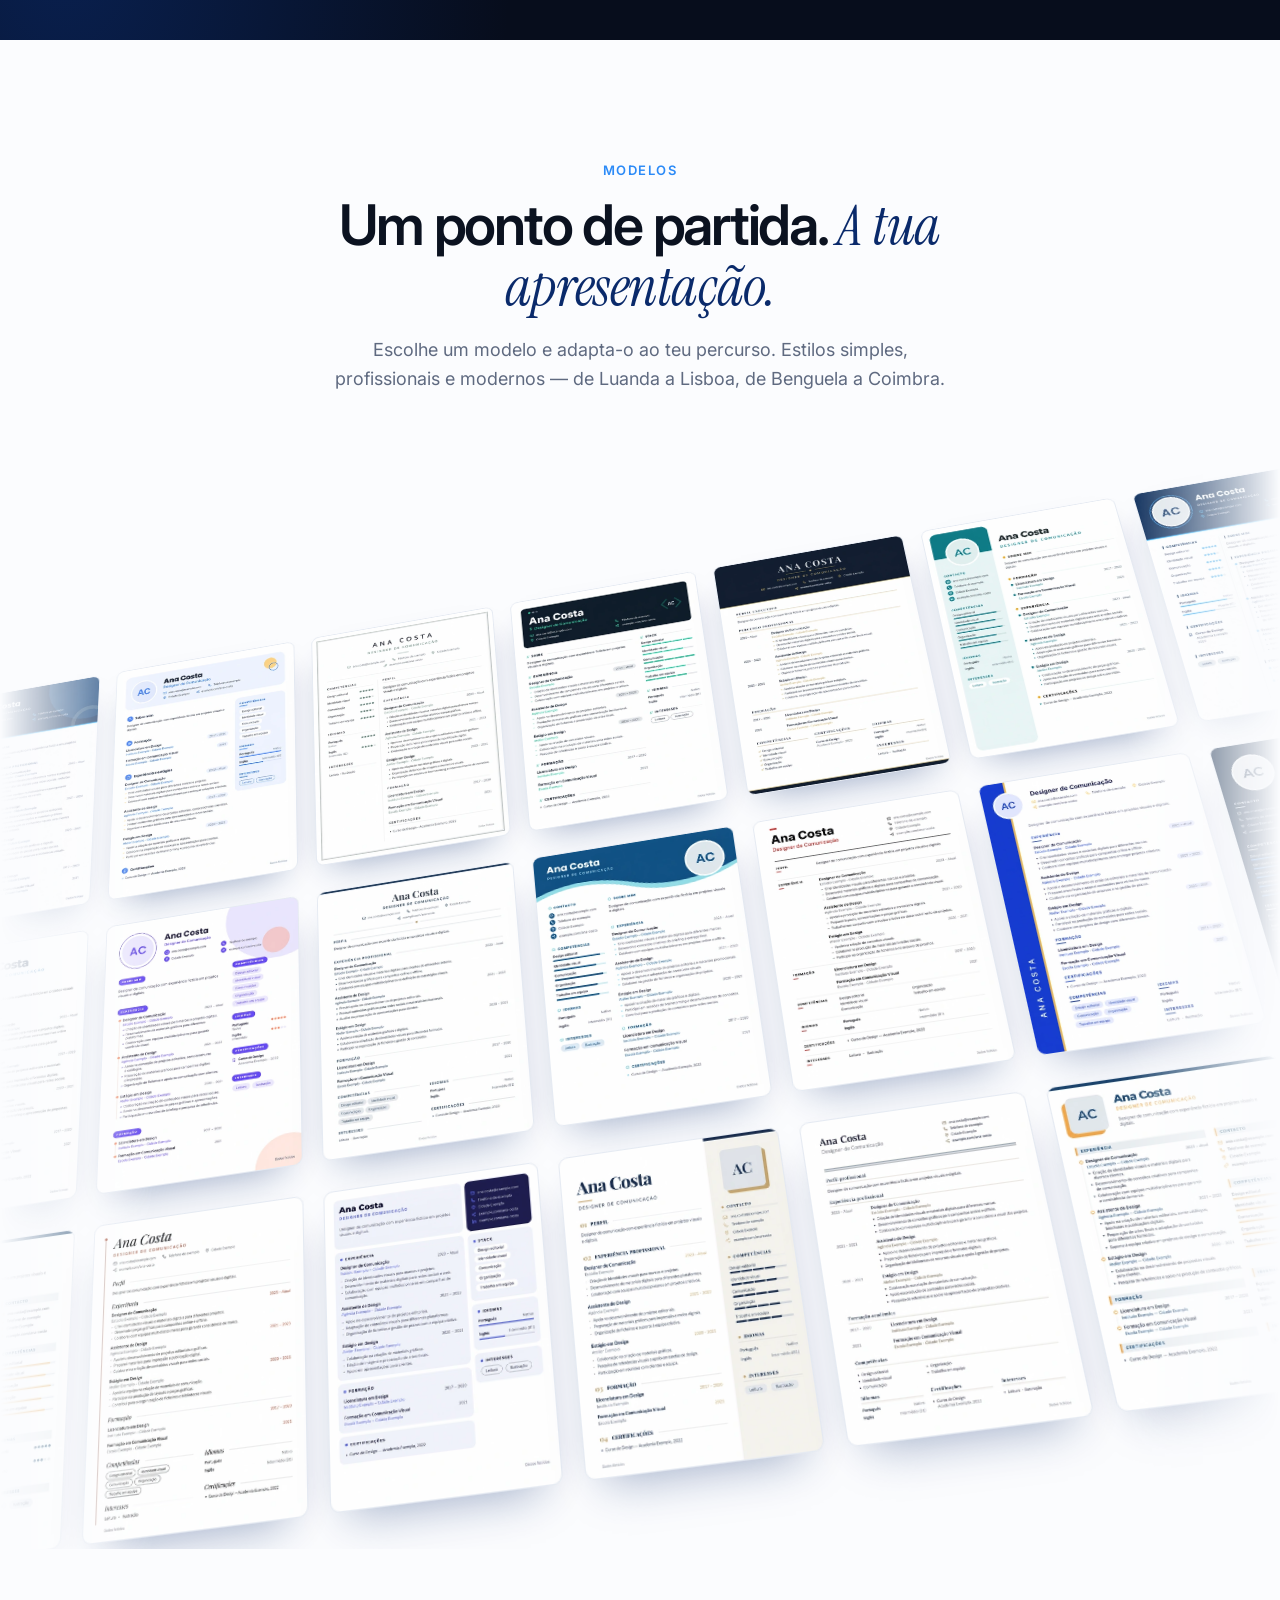
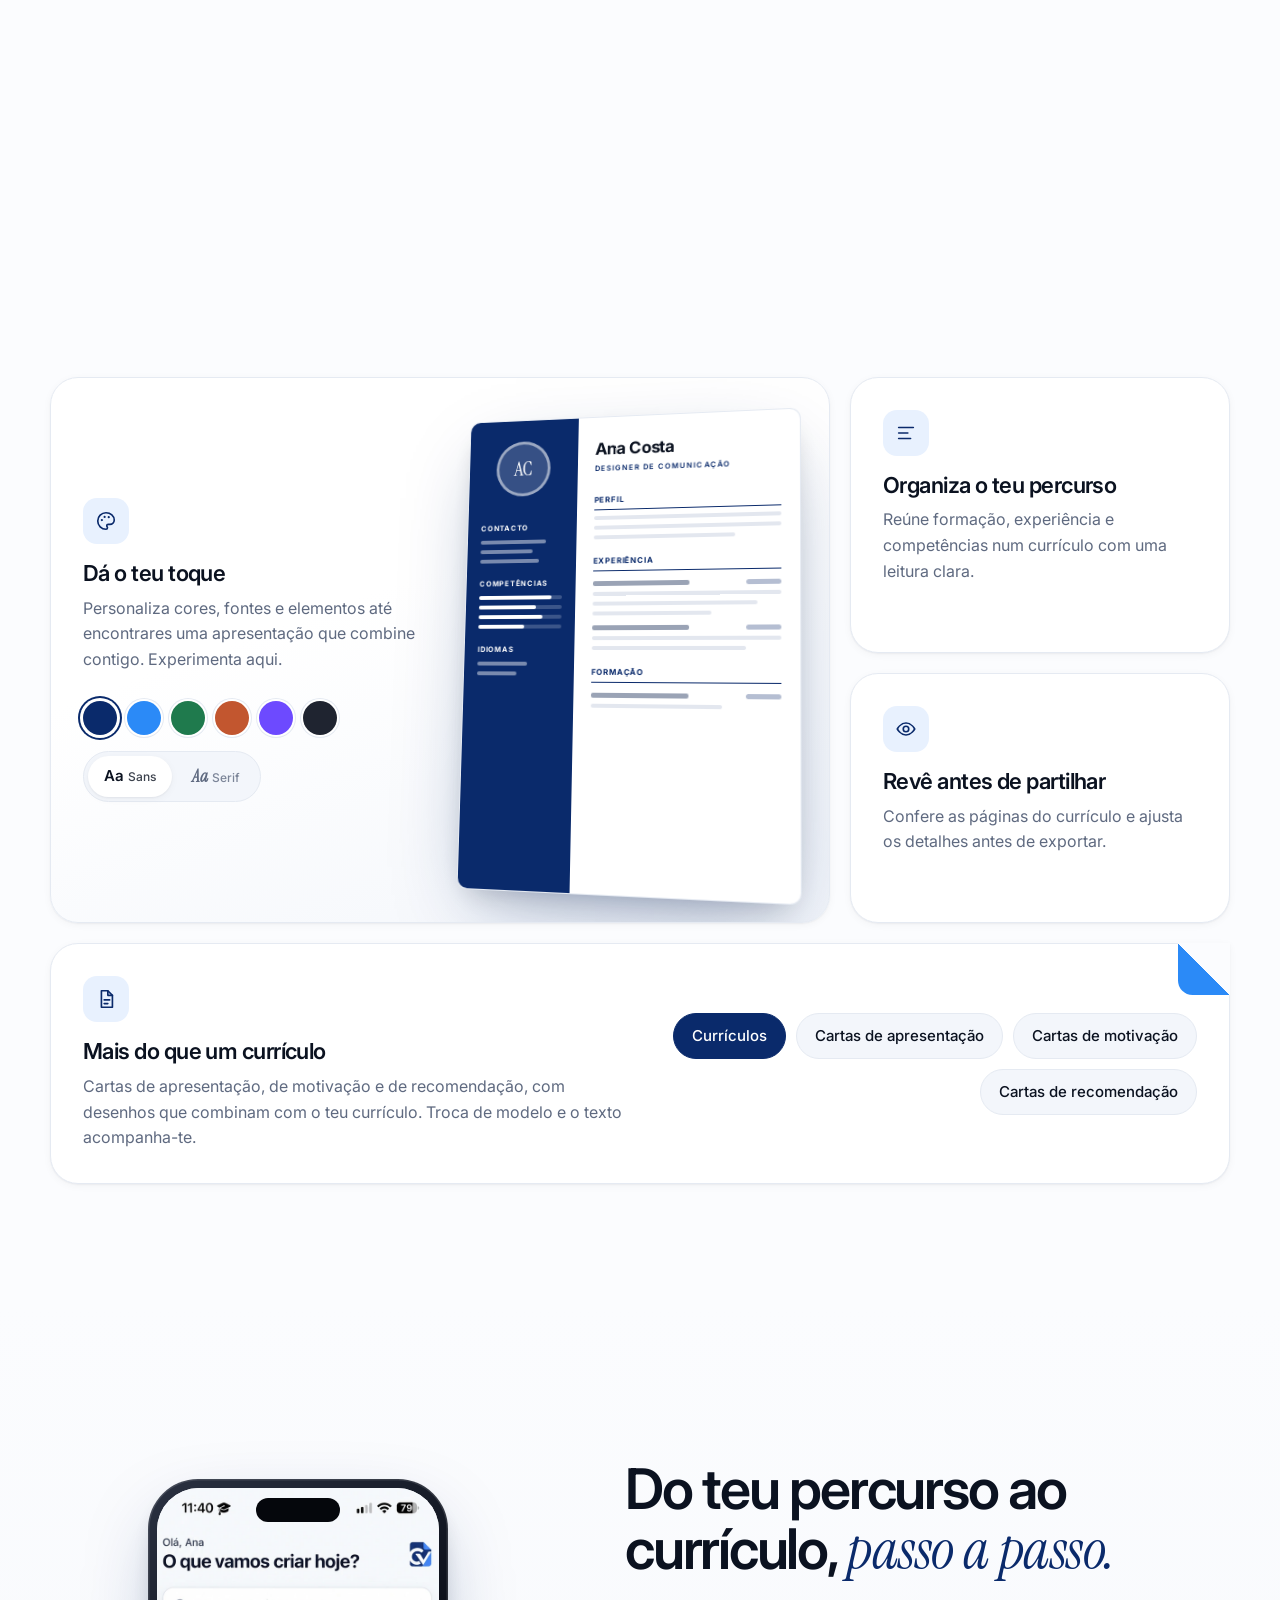
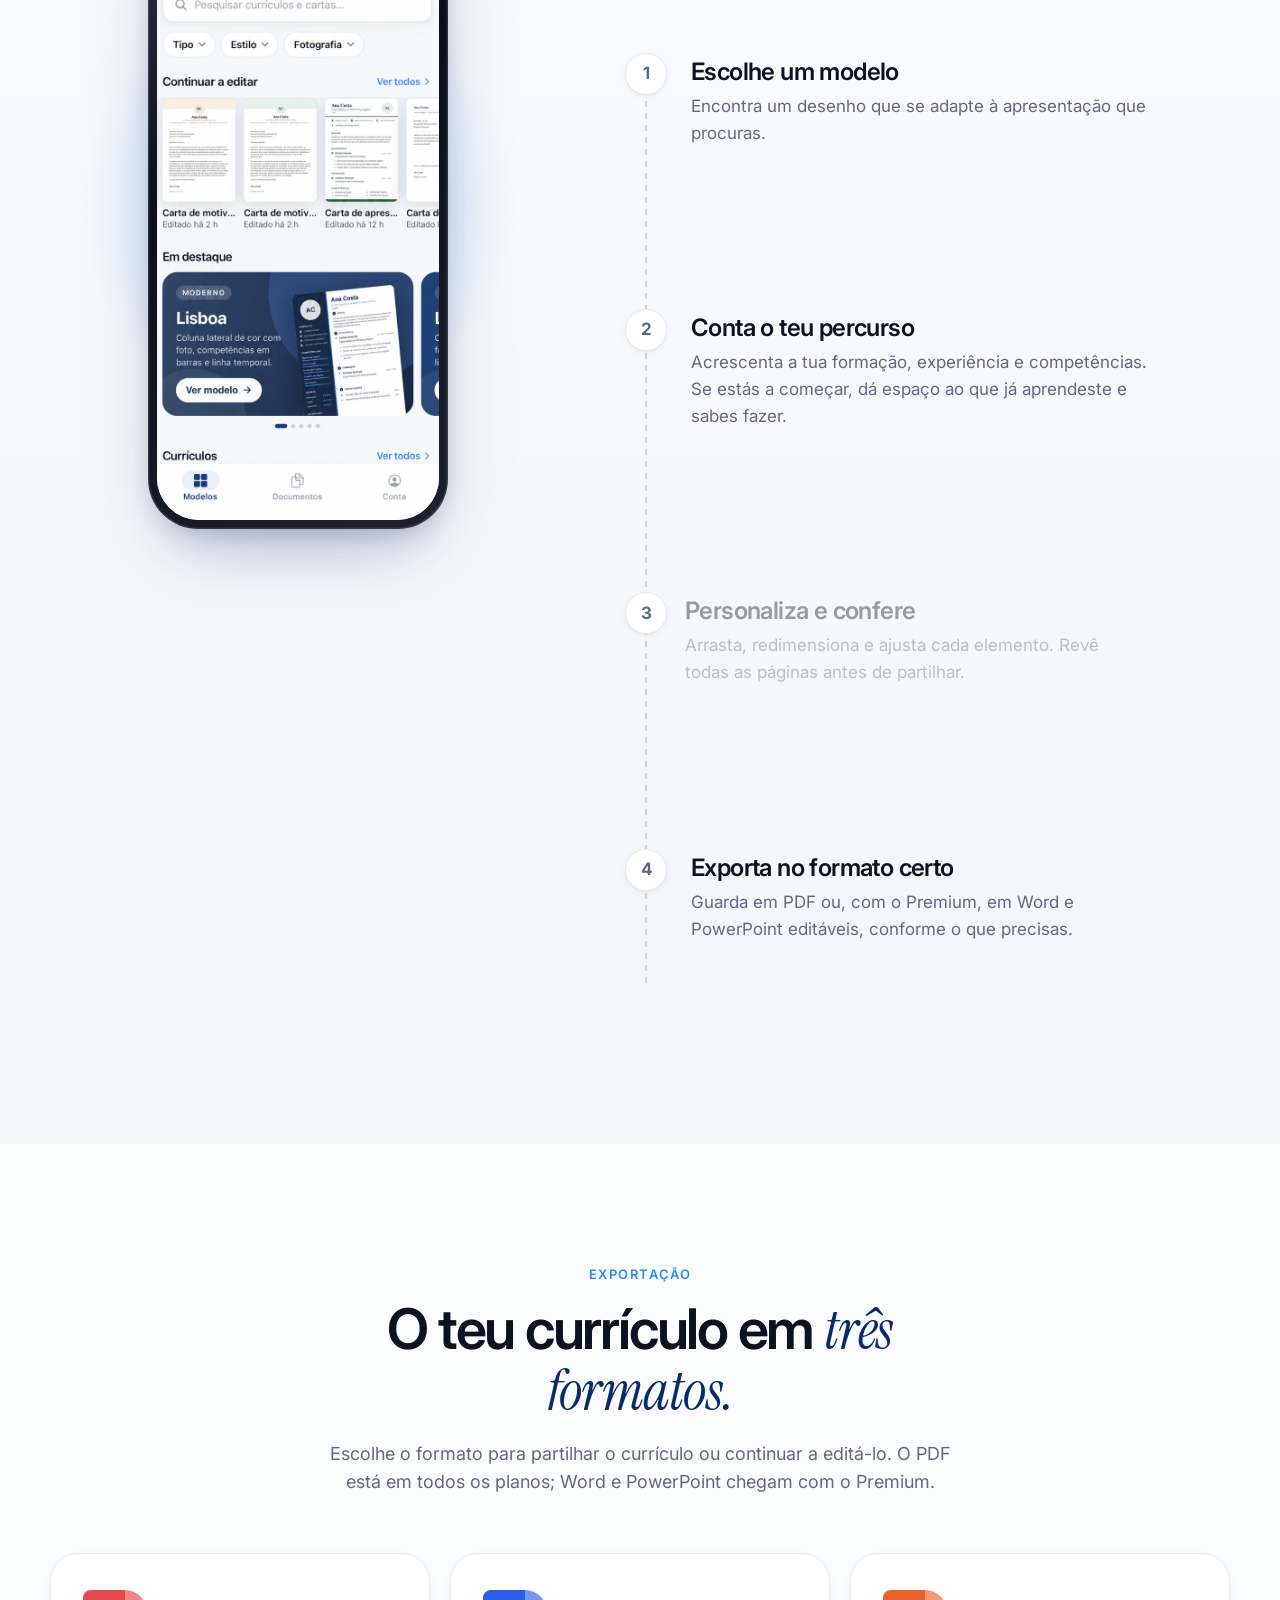
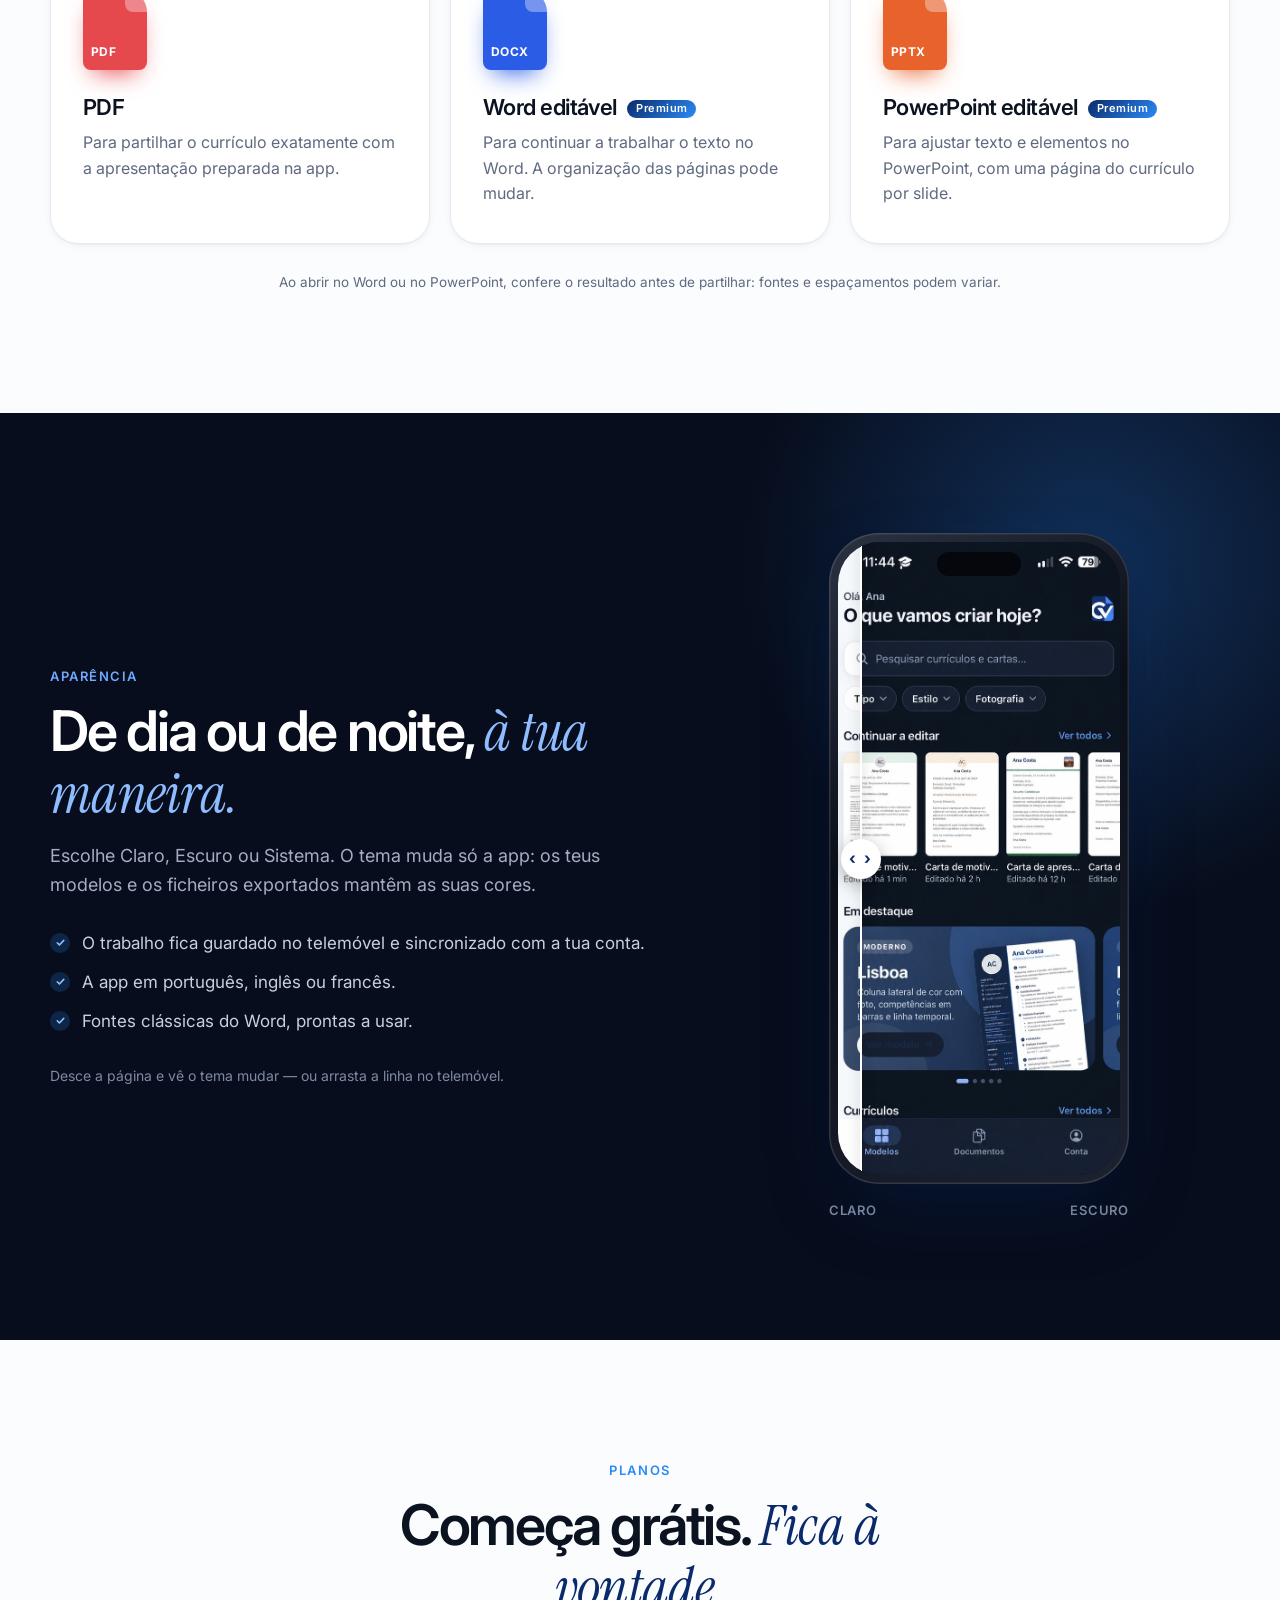
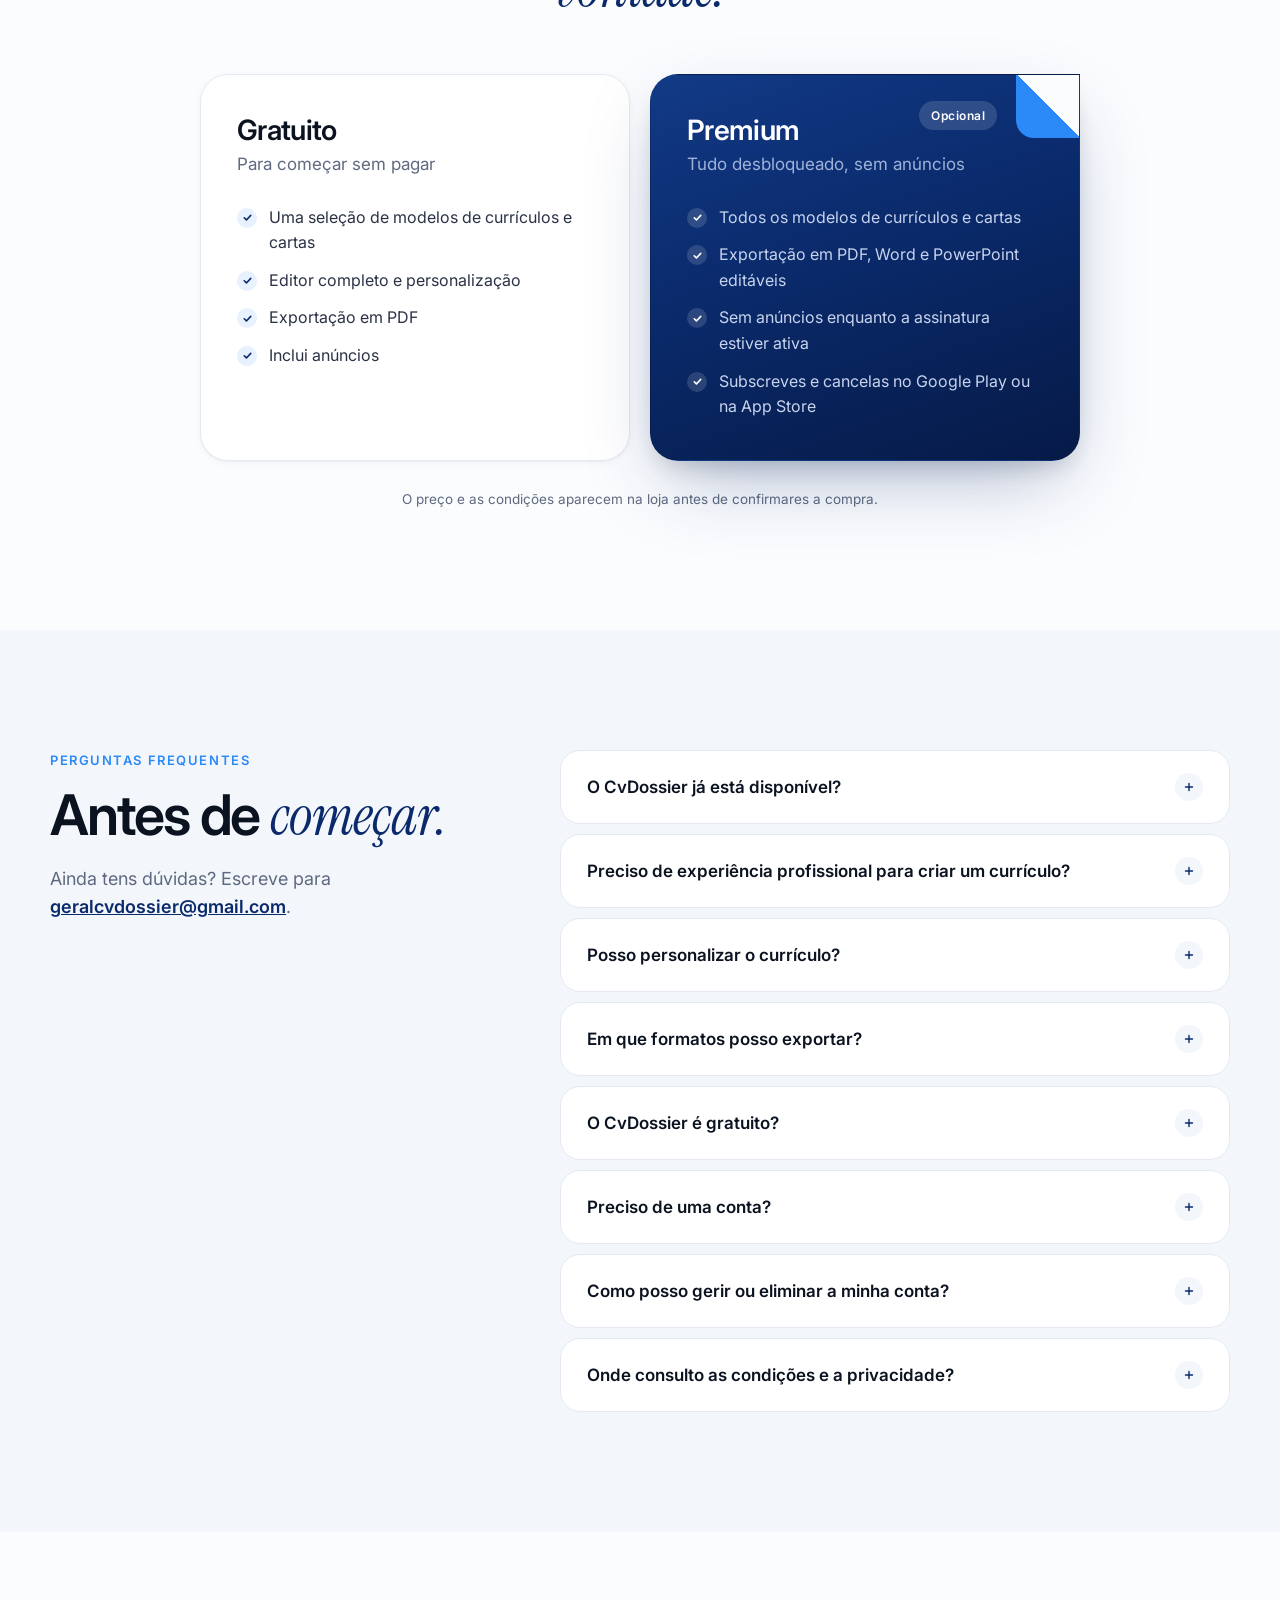
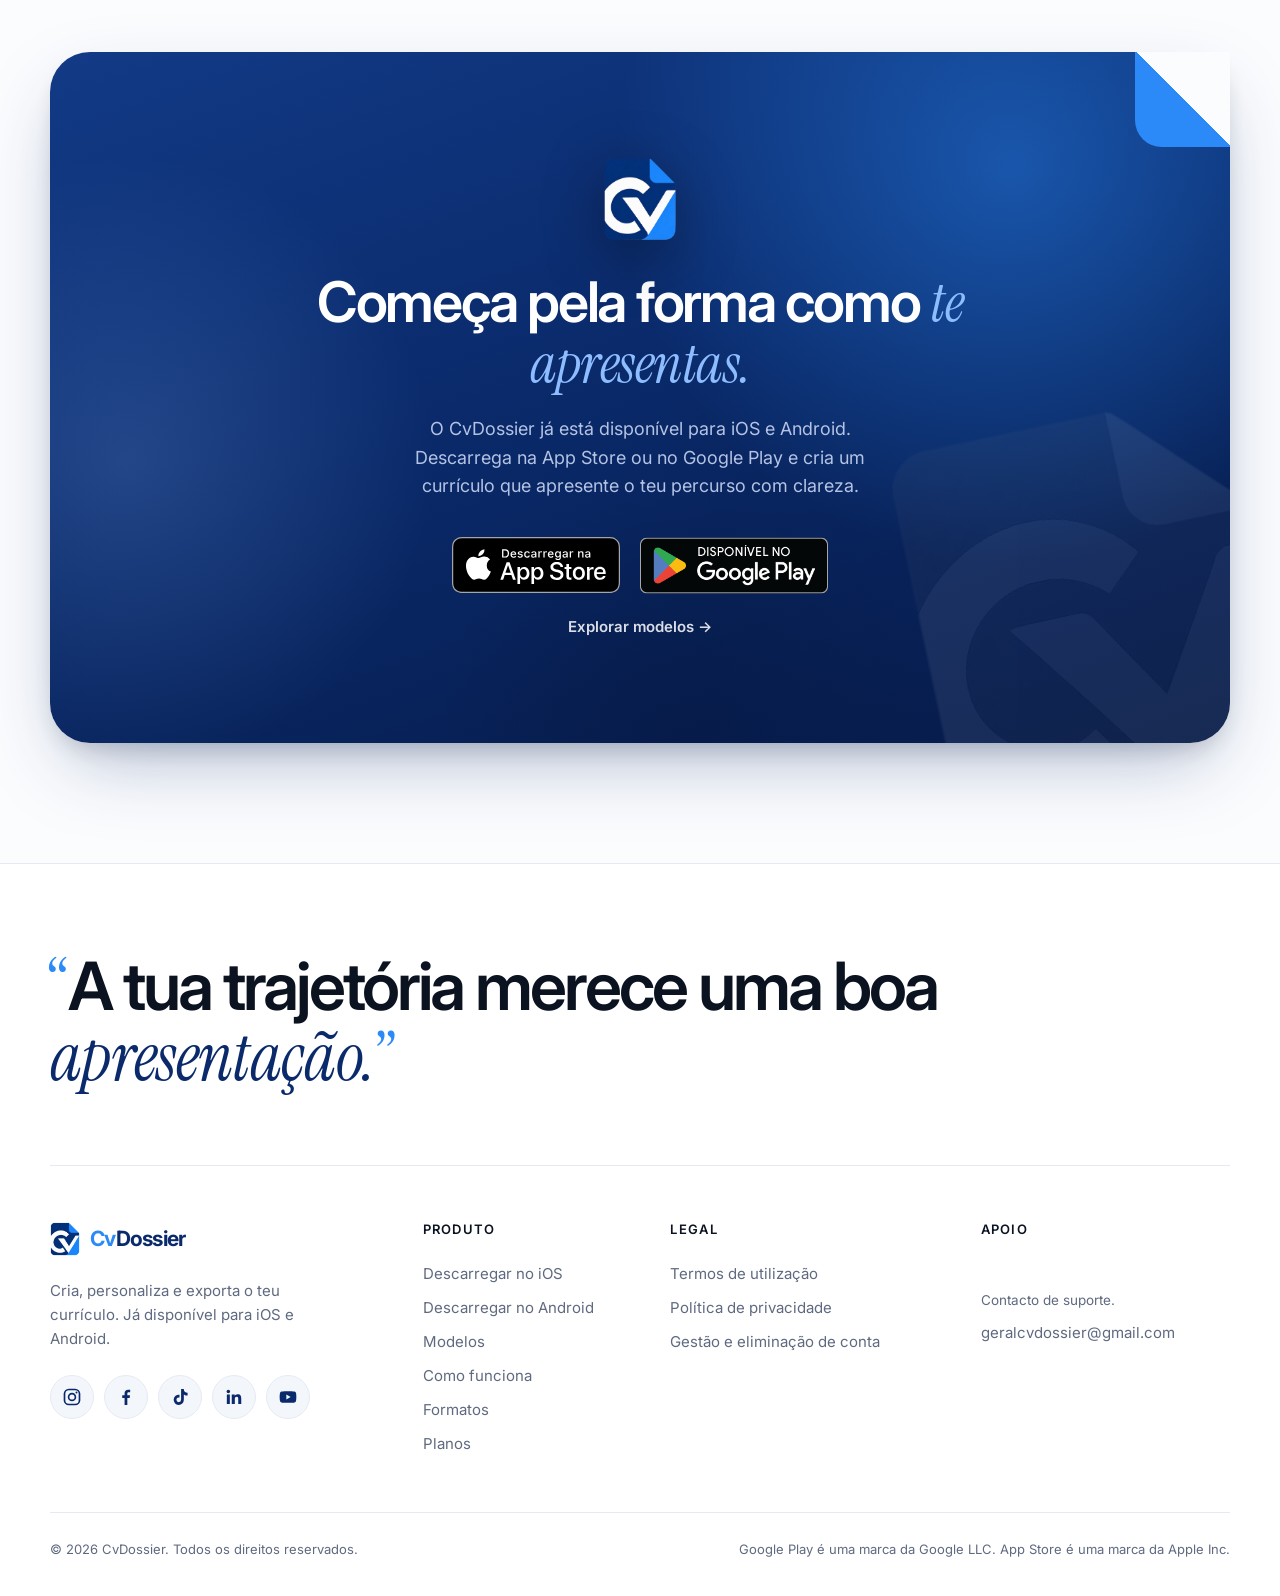
==== commit fcf23c53: "17.0v" ====
--- a/index.html
+++ b/index.html
@@ -85,16 +85,12 @@
     <section class="hero hero-with-video">
       <div class="container hero-grid">
         <figure class="hero-film" id="apresentacao" aria-labelledby="film-title">
-          <div class="film-player" data-video-player>
-            <a class="film-poster" href="https://www.youtube.com/watch?v=bLtvvkJKxPA" aria-label="Ver apresentação do CvDossier" data-video-play>
-              <img src="assets/apresentacao-cvdossier.webp" alt="" width="1280" height="720" fetchpriority="high">
-              <span class="film-play"><svg viewBox="0 0 24 24" aria-hidden="true"><path d="m9 5 11 7-11 7V5Z" fill="currentColor"/></svg></span>
-              <span class="film-play-label">Ver apresentação <svg viewBox="0 0 24 24" aria-hidden="true"><path d="M5 12h14m-6-6 6 6-6 6" fill="none" stroke="currentColor" stroke-width="1.8" stroke-linecap="round" stroke-linejoin="round"/></svg></span>
-            </a>
+          <div class="film-player">
+            <iframe width="560" height="315" src="https://www.youtube.com/embed/O0S96_B-Ph4?si=gdvd9u-Vs4yawVqm" title="Apresentação do CvDossier" allow="accelerometer; autoplay; clipboard-write; encrypted-media; gyroscope; picture-in-picture; web-share" referrerpolicy="strict-origin-when-cross-origin" allowfullscreen></iframe>
           </div>
           <figcaption class="film-caption">
-            <div><p class="film-title" id="film-title">Uma ideia. <em>O teu próximo passo.</em></p><p>Descobre o projeto e o que podes criar com o CvDossier.</p></div>
-            <a class="film-external" href="https://www.youtube.com/watch?v=bLtvvkJKxPA" target="_blank" rel="noopener noreferrer" aria-label="Ver apresentação no YouTube (abre num novo separador)">YouTube <svg viewBox="0 0 24 24" aria-hidden="true"><path d="M7 17 17 7M7 7h10v10" fill="none" stroke="currentColor" stroke-width="1.8" stroke-linecap="round" stroke-linejoin="round"/></svg></a>
+            <div><p class="film-title" id="film-title">A tua trajetória merece uma boa <em>apresentação.</em></p><p>Descobre o que podes criar com a app.</p></div>
+            <a class="film-external" href="https://www.youtube.com/watch?v=O0S96_B-Ph4" target="_blank" rel="noopener noreferrer" aria-label="Ver apresentação no YouTube (abre num novo separador)">YouTube <svg viewBox="0 0 24 24" aria-hidden="true"><path d="M7 17 17 7M7 7h10v10" fill="none" stroke="currentColor" stroke-width="1.8" stroke-linecap="round" stroke-linejoin="round"/></svg></a>
           </figcaption>
         </figure>
         <div class="hero-copy">
--- a/styles.css
+++ b/styles.css
@@ -181,24 +181,16 @@
 .hero-with-video .slogan { font-size: clamp(44px, 5.2vw, 72px); }
 .hero-with-video .slogan .q:first-child { margin-left: -.25em; }
 .hero-with-video .lead { font-size: 17px; margin-block: 26px 30px; }
-.hero-film { position: relative; min-width: 0; margin: 0; padding: 10px; border: 1px solid var(--line); border-radius: 28px; background: #fff; box-shadow: 0 28px 64px -32px rgba(11, 18, 32, .24), 0 4px 16px rgba(11, 18, 32, .04); scroll-margin-top: 100px; }
-.film-player { position: relative; isolation: isolate; width: 100%; aspect-ratio: 16 / 9; border-radius: 18px; background: var(--navy-deep); overflow: hidden; }
-.film-poster { position: absolute; inset: 0; display: block; color: #fff; text-decoration: none; }
-.film-poster > img { width: 100%; height: 100%; object-fit: cover; transition: transform .6s var(--ease); }
-.film-poster::after { content: ""; position: absolute; inset: 0; background: linear-gradient(180deg, transparent 45%, rgba(3, 12, 30, .7)); pointer-events: none; }
-.film-play { position: absolute; z-index: 1; top: 50%; left: 50%; display: grid; place-items: center; width: 76px; height: 76px; border: 1px solid rgba(255, 255, 255, .8); border-radius: 50%; background: rgba(255, 255, 255, .96); color: var(--navy); box-shadow: 0 8px 32px rgba(0, 0, 0, .24), 0 0 0 10px rgba(255, 255, 255, .12); transform: translate(-50%, -50%); transition: background .25s, box-shadow .25s; }
-.film-play svg { width: 28px; height: 28px; margin-left: 1px; }
-.film-play-label { position: absolute; z-index: 1; inset: auto 24px 20px; display: flex; justify-content: space-between; align-items: center; font-size: 13px; font-weight: 600; }
-.film-play-label svg { width: 20px; height: 20px; }
-.film-poster:focus-visible { outline: 3px solid #fff; outline-offset: -6px; border-radius: 18px; }
-.film-poster:is(:hover, :focus-visible) .film-play { background: #fff; box-shadow: 0 8px 32px rgba(0, 0, 0, .24), 0 0 0 15px rgba(255, 255, 255, .18); }
-@media (hover: hover) { .film-poster:hover > img { transform: scale(1.025); } }
+.hero-film { position: relative; min-width: 0; margin: 0; padding: 12px; border: 1px solid #284776; border-radius: 28px; background: linear-gradient(145deg, #102d57, #07172f 65%); box-shadow: 0 30px 70px -28px rgba(10, 42, 107, .4), 0 0 0 7px rgba(43, 138, 247, .04); scroll-margin-top: 100px; }
+.hero-film::before { content: ""; position: absolute; z-index: -1; inset: -60px; border-radius: 50%; background: radial-gradient(ellipse, rgba(43, 138, 247, .13), transparent 68%); pointer-events: none; }
+.film-player { position: relative; width: 100%; aspect-ratio: 16 / 9; border-radius: 18px; background: var(--navy-deep); overflow: hidden; }
 .film-player iframe { position: absolute; inset: 0; display: block; width: 100%; height: 100%; border: 0; }
-.film-caption { display: flex; align-items: center; justify-content: space-between; gap: 16px; padding: 20px 12px 12px; text-align: left; }
-.film-title { color: var(--ink); font-size: clamp(18px, 1.65vw, 23px); font-weight: 600; line-height: 1.25; letter-spacing: -.035em; }
-.film-title em { color: var(--navy); }
-.film-title + p { margin-top: 6px; color: var(--muted); font-size: 11px; }
-.film-external { display: inline-flex; flex: none; align-items: center; gap: 4px; min-height: 44px; color: var(--navy); font-size: 11px; font-weight: 600; text-decoration: none; }
+.film-player iframe:focus-visible { outline: 3px solid var(--sky); outline-offset: -3px; }
+.film-caption { display: flex; align-items: center; justify-content: space-between; gap: 16px; padding: 20px 10px 10px; text-align: left; }
+.film-title { color: #fff; font-size: clamp(18px, 1.65vw, 23px); font-weight: 600; line-height: 1.25; letter-spacing: -.035em; }
+.film-title em { color: #a9ceff; }
+.film-title + p { margin-top: 6px; color: #b8c8df; font-size: 12px; }
+.film-external { display: inline-flex; flex: none; align-items: center; gap: 4px; min-height: 44px; color: #d4e3f9; font-size: 11px; font-weight: 600; text-decoration: none; }
 .film-external:hover { text-decoration: underline; text-underline-offset: 4px; }
 .film-external svg { width: 16px; height: 16px; }
 
@@ -666,11 +658,9 @@
   .hero-with-video { padding-top: 96px; }
   .hero-with-video .hero-grid { width: calc(100% - 32px); gap: 34px; }
   .hero-with-video .slogan { font-size: clamp(32px, 9.5vw, 52px); }
-  .hero-film { padding: 6px; border-radius: 22px; }
+  .hero-film { padding: 8px; border-radius: 22px; }
+  .hero-film::before { inset: -28px; }
   .film-player { border-radius: 16px; }
-  .film-play { width: 56px; height: 56px; box-shadow: 0 8px 24px rgba(0, 0, 0, .24), 0 0 0 7px rgba(255, 255, 255, .12); }
-  .film-play svg { width: 23px; height: 23px; }
-  .film-play-label { inset: auto 16px 12px; font-size: 11px; }
   .film-caption { align-items: flex-start; flex-direction: column; gap: 2px; padding: 16px 10px 2px; }
   .film-title { font-size: clamp(18px, 4.8vw, 23px); }
   .film-title + p { font-size: 12px; }
